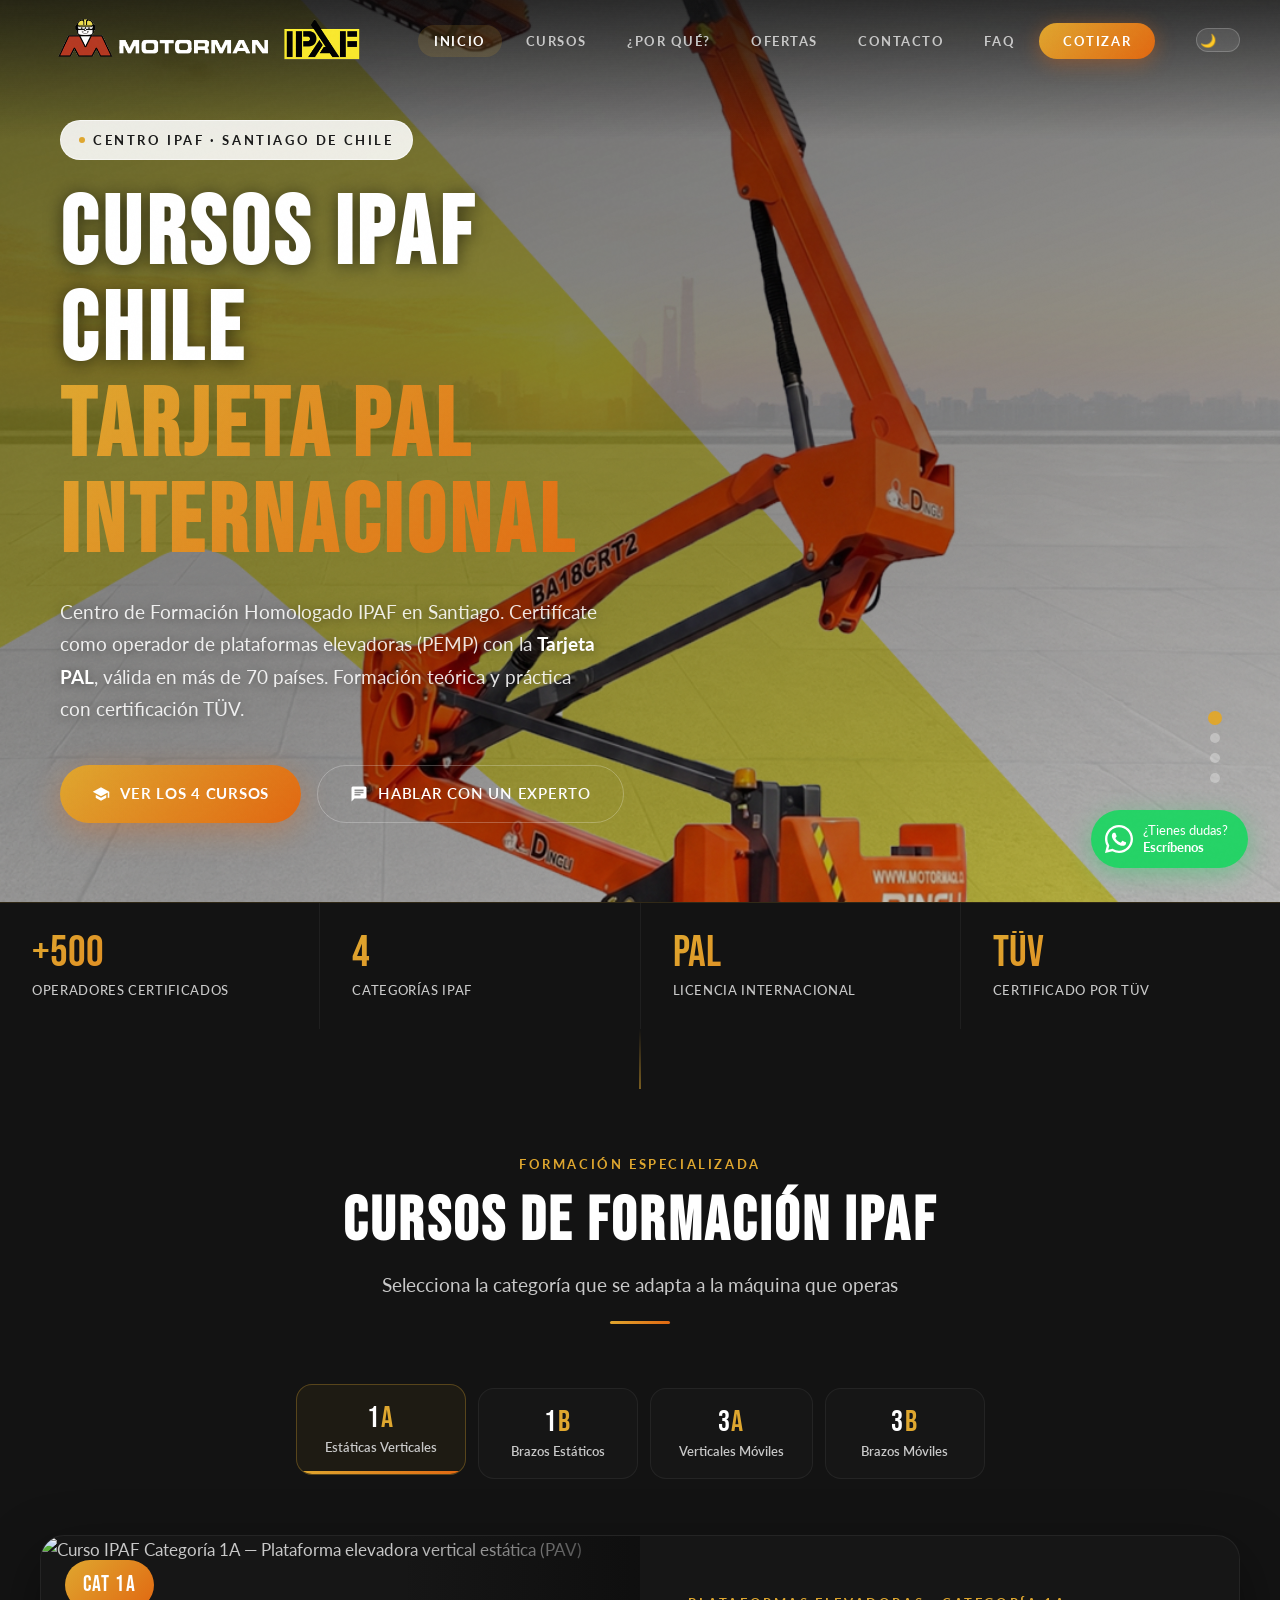
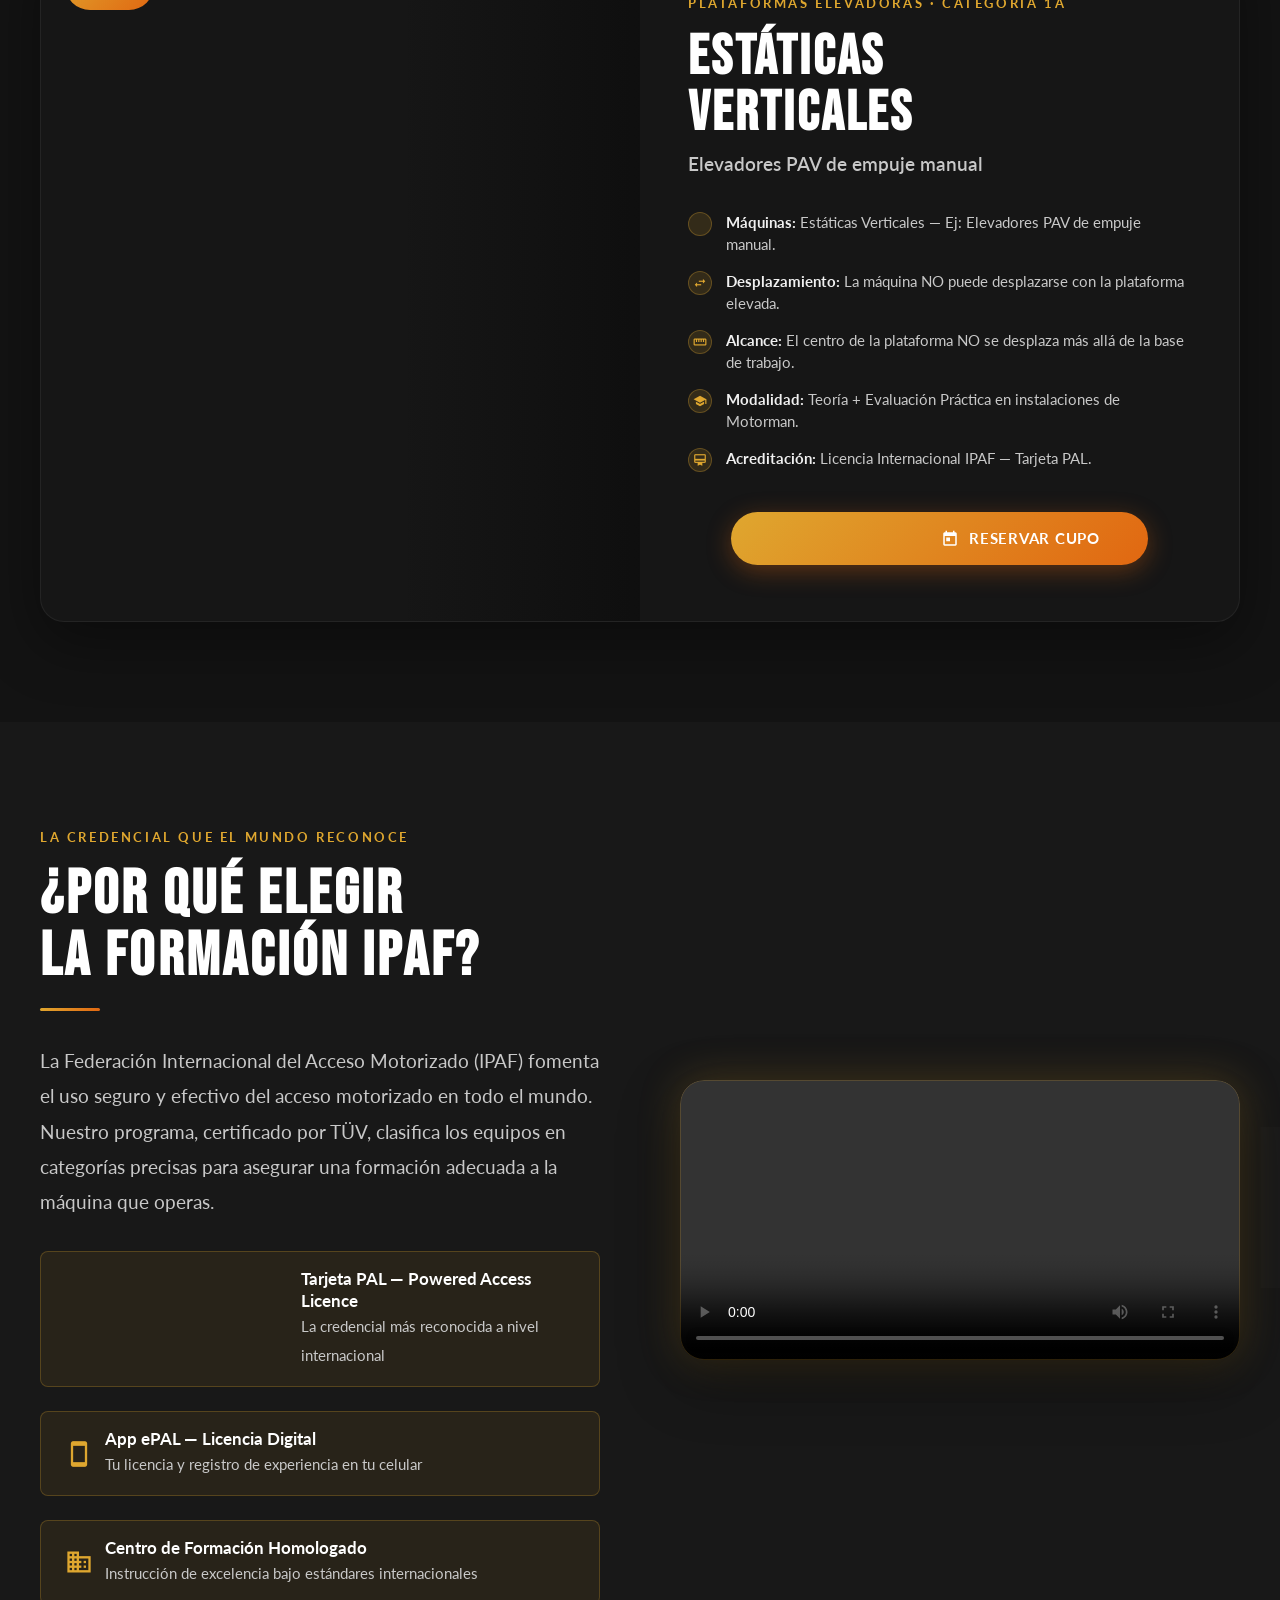
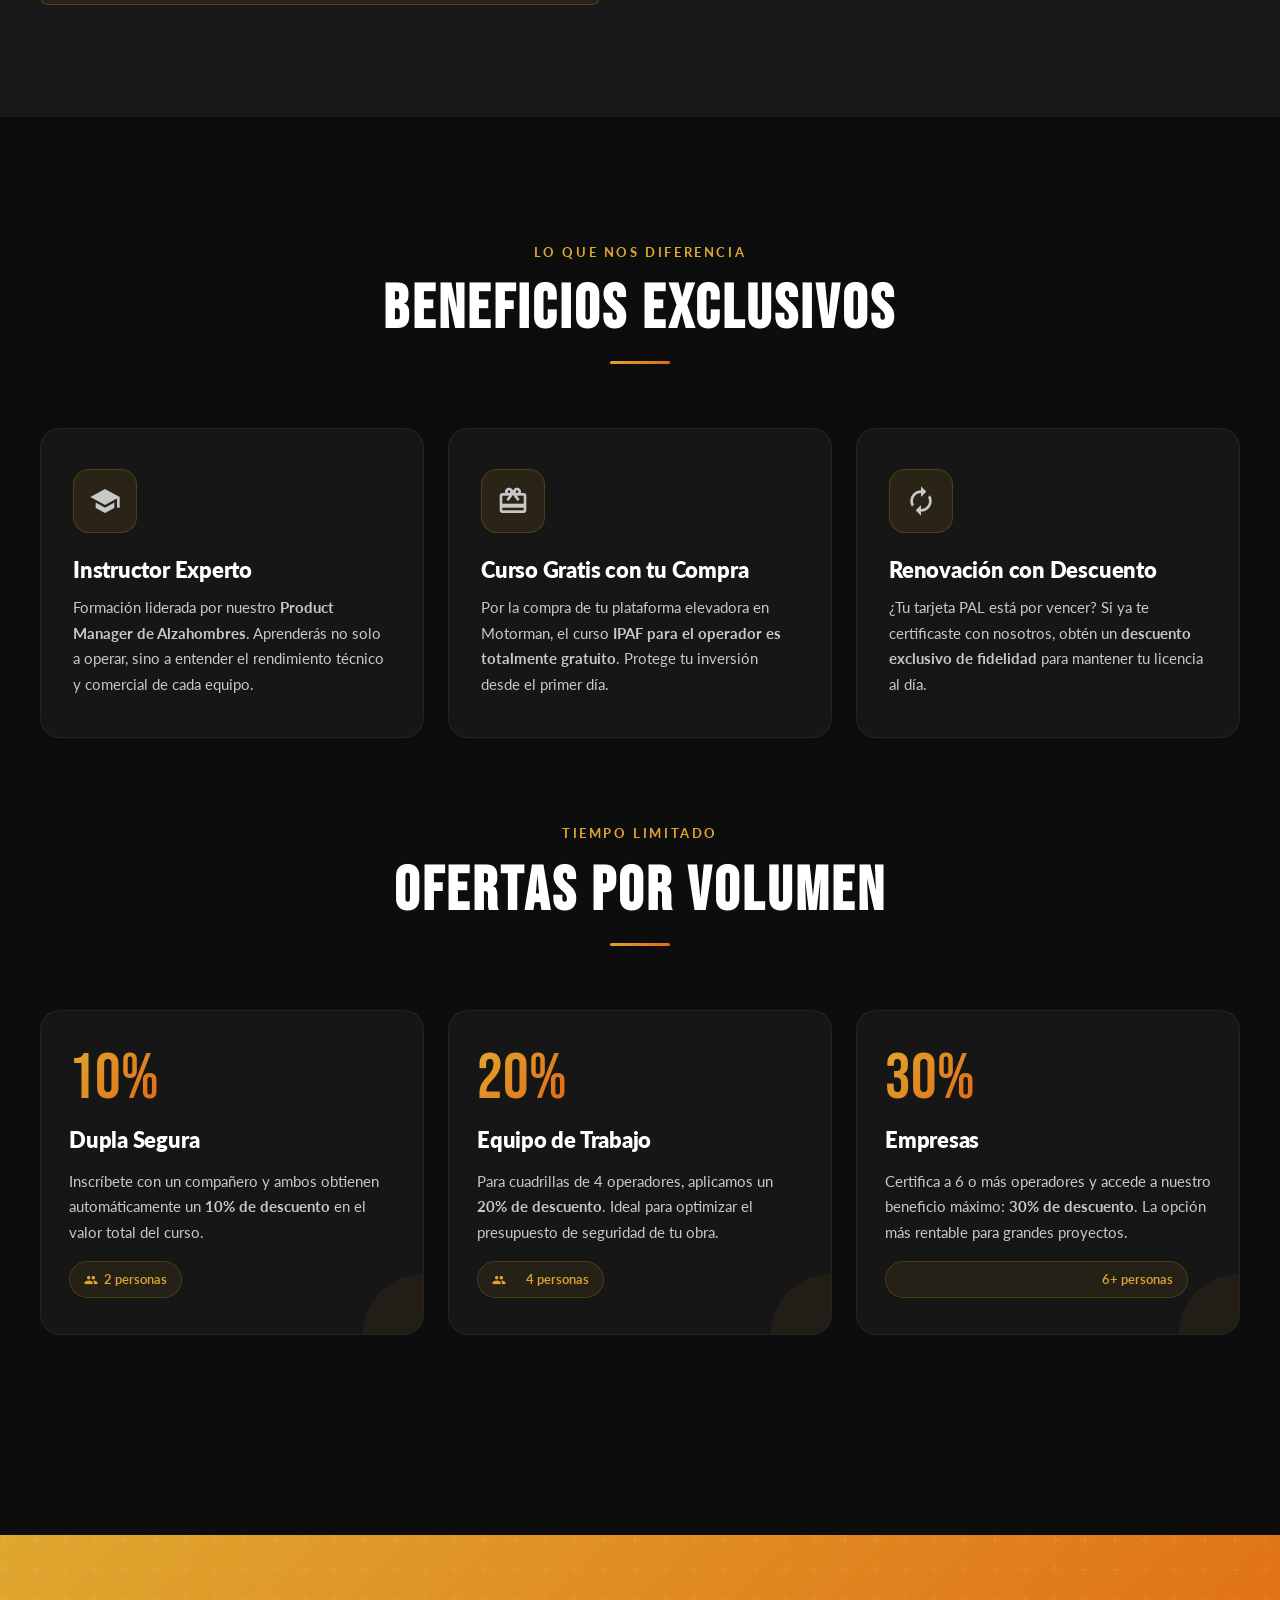
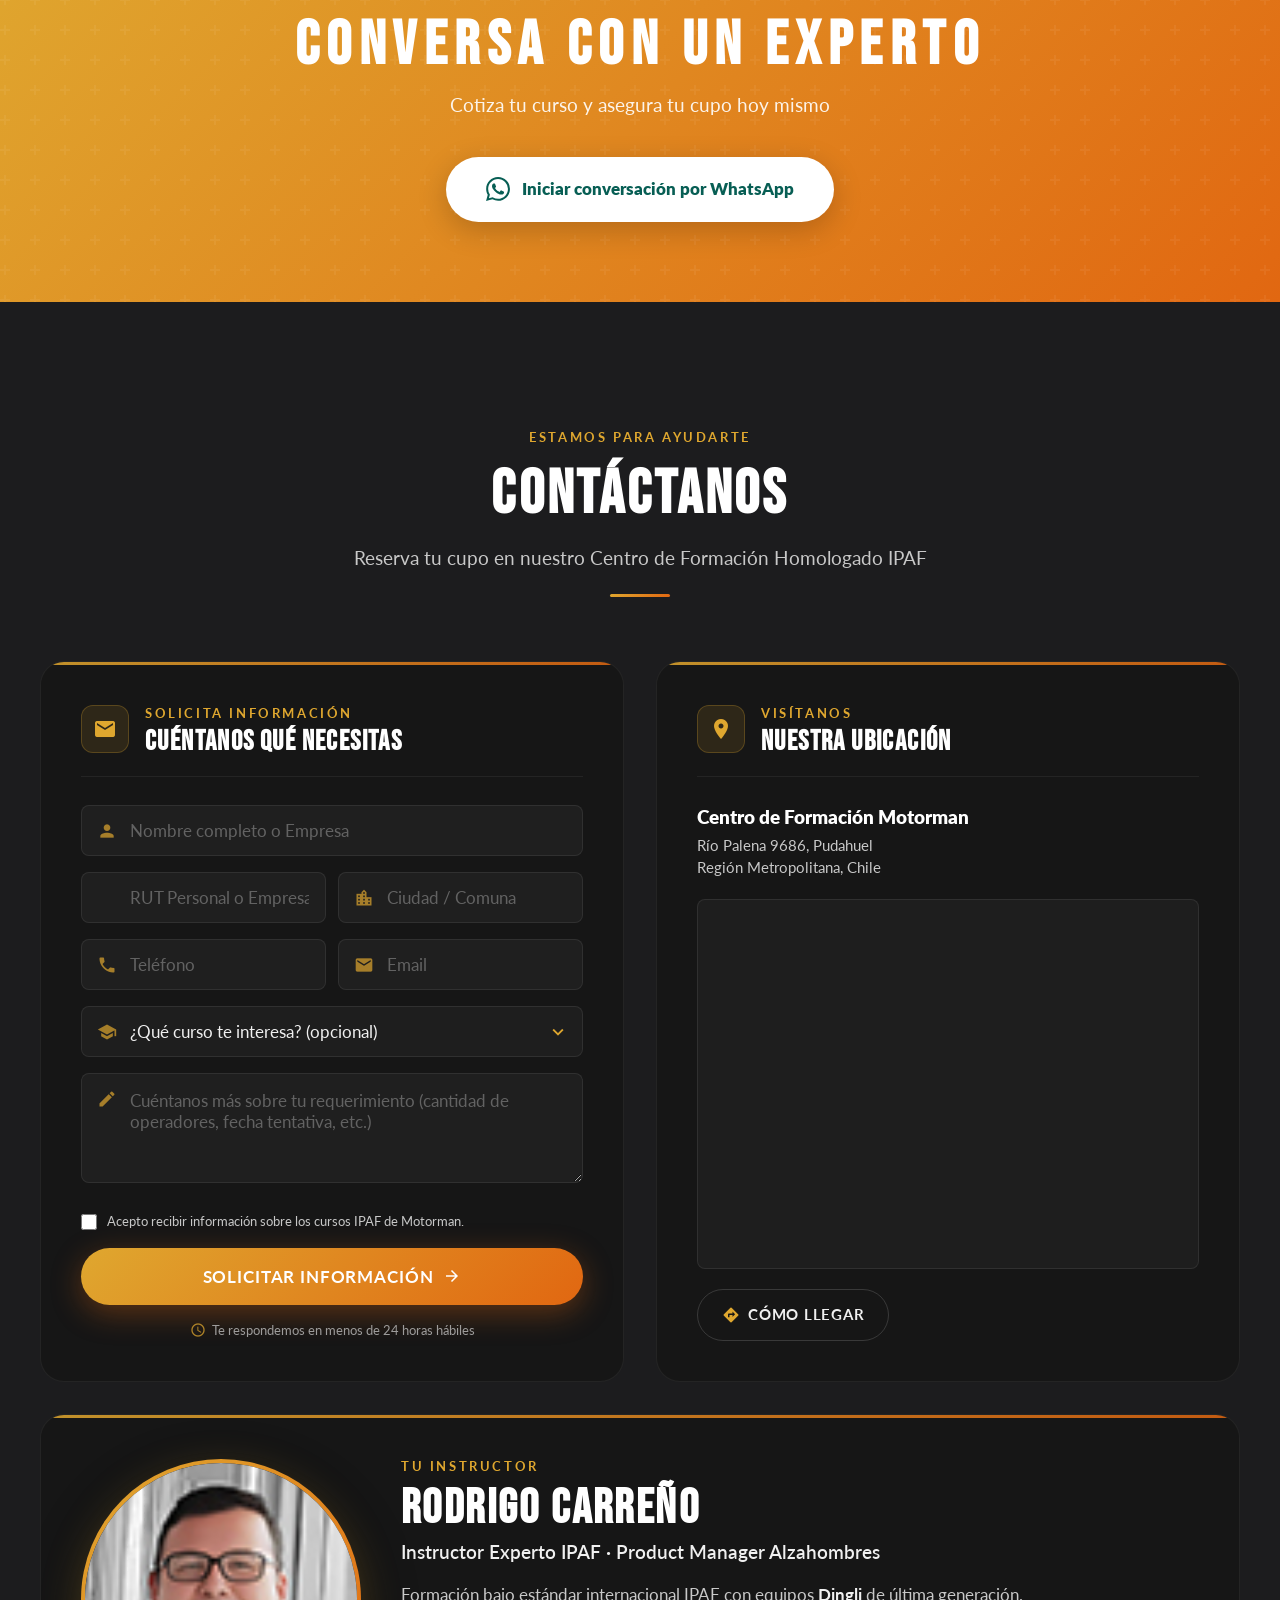
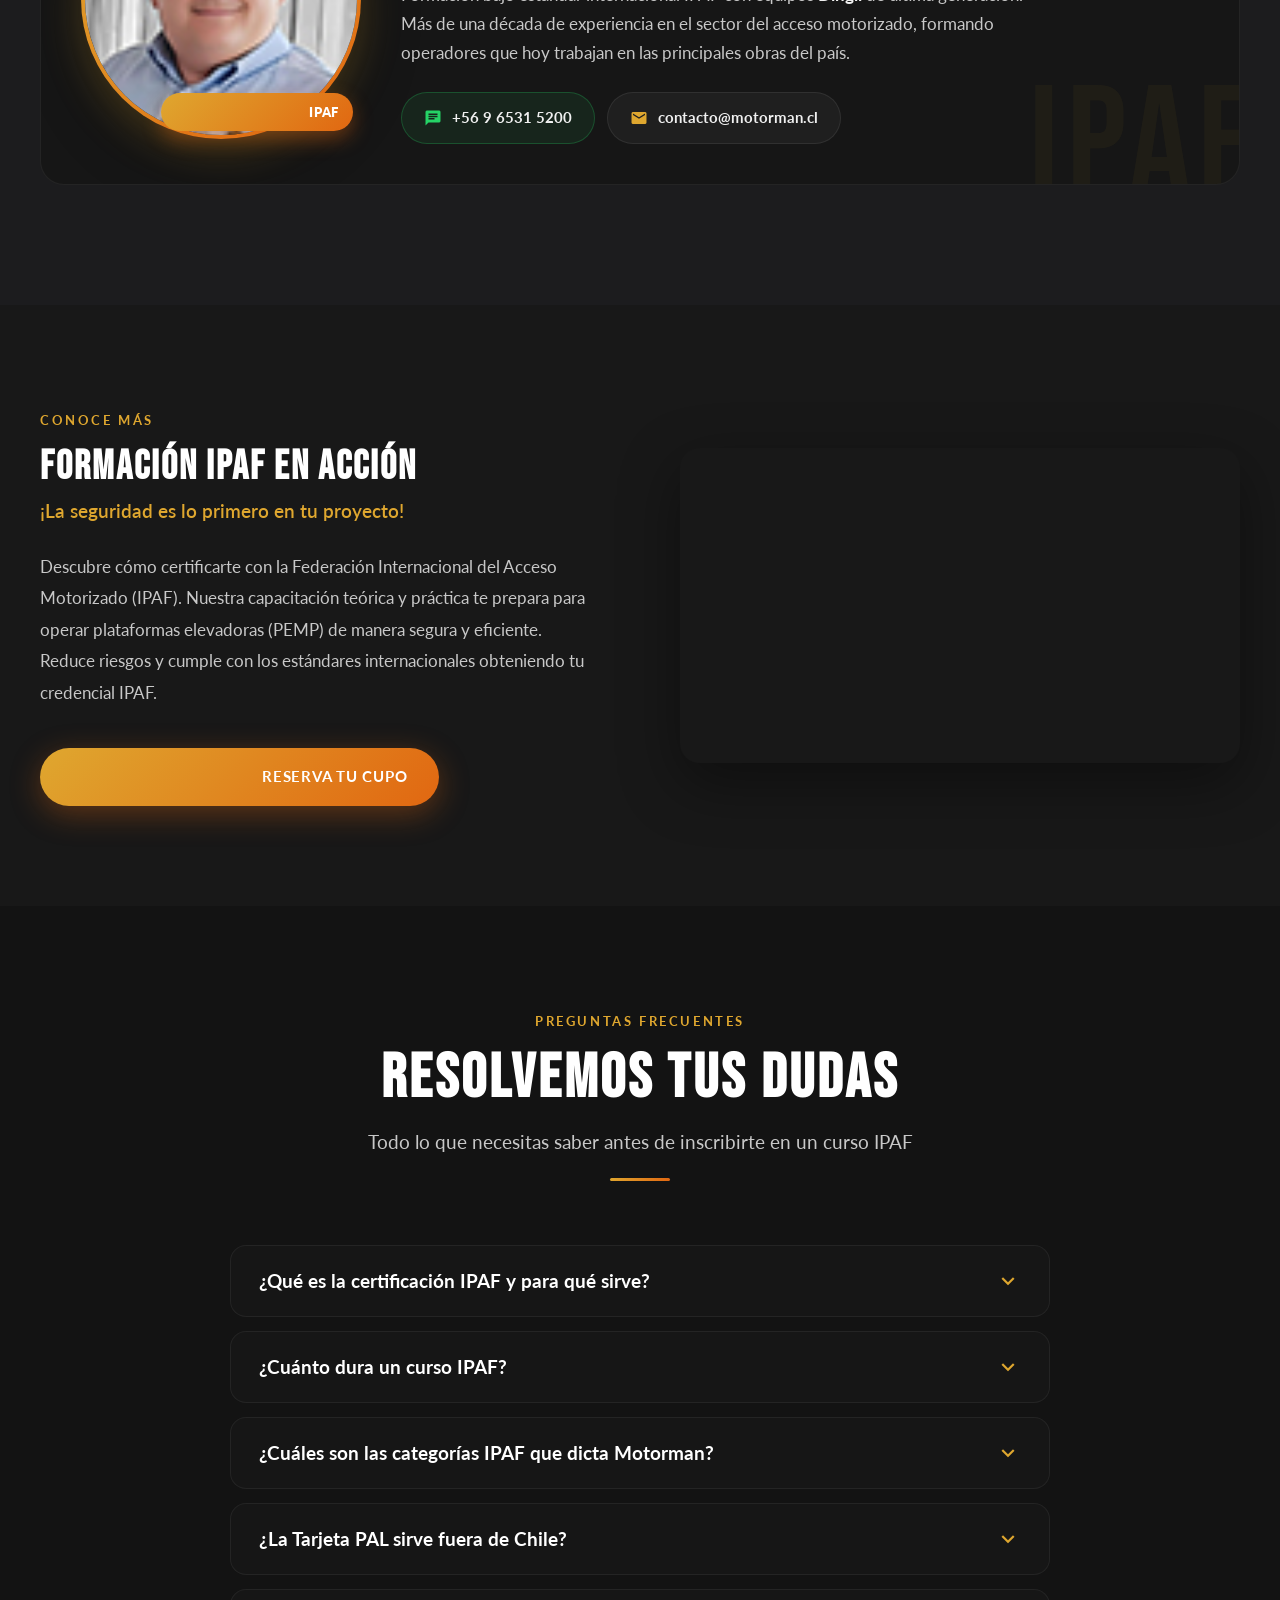
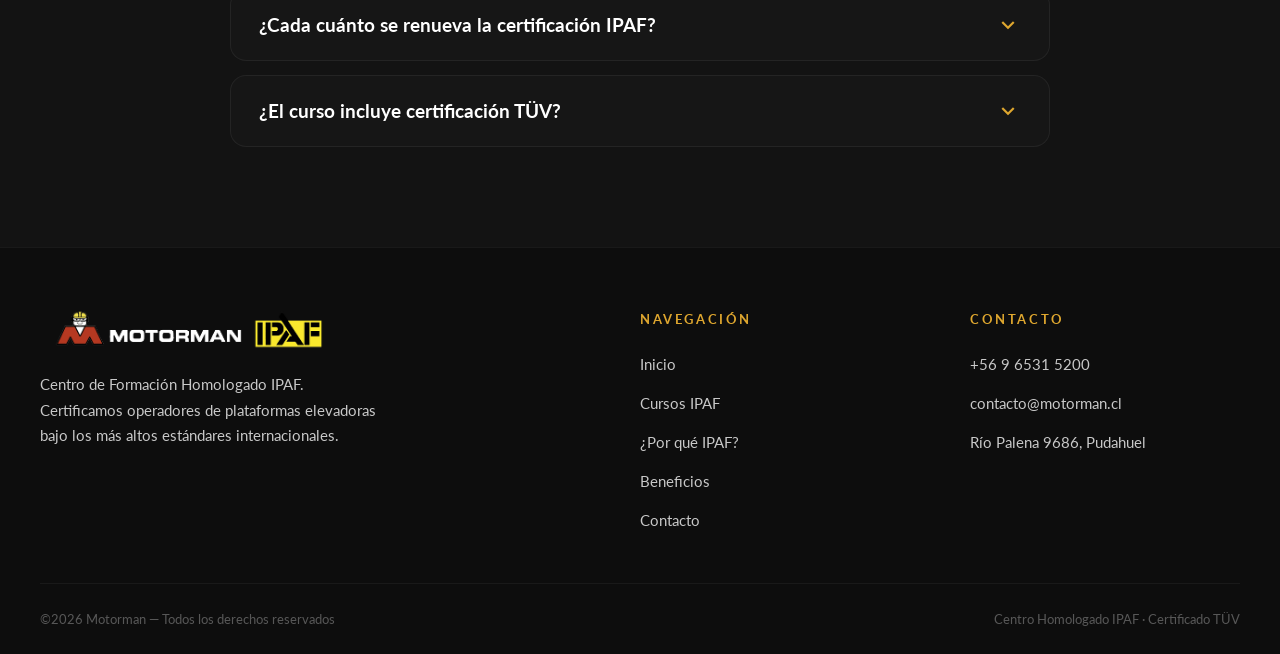
==== index.html @ bae20e3a "Primer Commit" ====
﻿<!DOCTYPE html>
<html lang="es-CL">
<head>
<meta charset="utf-8">
<meta http-equiv="X-UA-Compatible" content="IE=edge">
<meta name="viewport" content="width=device-width, initial-scale=1">

<!-- ===== SEO PRINCIPAL ===== -->
<title>Cursos IPAF Chile · Tarjeta PAL · Centro Homologado Motorman</title>
<meta name="description" content="Certifícate como operador de plataformas elevadoras con la Tarjeta PAL internacional. Centro Homologado IPAF en Santiago · Categorías 1A, 1B, 3A y 3B · Certificado TÜV · Cotiza hoy.">
<meta name="robots" content="index, follow, max-image-preview:large">
<meta name="author" content="Motorman">
<meta name="geo.region" content="CL-RM">
<meta name="geo.placename" content="Santiago, Chile">
<meta name="geo.position" content="-33.4172;-70.7595">
<meta name="ICBM" content="-33.4172, -70.7595">
<meta name="theme-color" content="#0d0d0d">

<!-- IMPORTANTE: cambia esta URL por el dominio real cuando esté en producción -->
<link rel="canonical" href="https://ipaf.cl/">

<!-- ===== OPEN GRAPH / FACEBOOK / LINKEDIN ===== -->
<meta property="og:type" content="website">
<meta property="og:title" content="Cursos IPAF Chile · Tarjeta PAL · Centro Homologado Motorman">
<meta property="og:description" content="Certifícate como operador de plataformas elevadoras con la Tarjeta PAL internacional. Centro Homologado IPAF en Santiago · Categorías 1A, 1B, 3A y 3B · Certificado TÜV.">
<meta property="og:image" content="https://ipaf.cl/img/Banner/1.%20Home-Ipaf_bs-01.jpg">
<meta property="og:image:width" content="1200">
<meta property="og:image:height" content="630">
<meta property="og:image:alt" content="Centro de Formación IPAF Motorman — Plataformas Elevadoras Chile">
<meta property="og:url" content="https://ipaf.cl/">
<meta property="og:locale" content="es_CL">
<meta property="og:site_name" content="Motorman IPAF">

<!-- ===== TWITTER CARD ===== -->
<meta name="twitter:card" content="summary_large_image">
<meta name="twitter:title" content="Cursos IPAF Chile · Tarjeta PAL · Motorman">
<meta name="twitter:description" content="Centro Homologado IPAF en Santiago. Tarjeta PAL en categorías 1A, 1B, 3A y 3B. Certificado TÜV.">
<meta name="twitter:image" content="https://ipaf.cl/img/Banner/1.%20Home-Ipaf_bs-01.jpg">

<!-- ===== FAVICONS ===== -->
<link rel="icon" type="image/png" href="img/logo/Logo-ipaf.png">
<link rel="apple-touch-icon" href="img/logo/Logo-ipaf.png">

<!-- ===== FONTS (preconnect + preload del CSS de Google Fonts) ===== -->
<link rel="preconnect" href="https://fonts.googleapis.com">
<link rel="preconnect" href="https://fonts.gstatic.com" crossorigin>
<link rel="preload" as="style" href="https://fonts.googleapis.com/css2?family=Bebas+Neue&family=Lato:wght@300;400;700;900&display=swap">
<link rel="stylesheet" href="https://fonts.googleapis.com/css2?family=Bebas+Neue&family=Lato:wght@300;400;700;900&display=swap">
<link rel="stylesheet" href="https://fonts.googleapis.com/icon?family=Material+Icons" media="print" onload="this.media='all'">
<noscript><link rel="stylesheet" href="https://fonts.googleapis.com/icon?family=Material+Icons"></noscript>

<!-- ===== PRELOAD del HERO (mejora LCP) ===== -->
<link rel="preload" as="image" href="img/Banner/BannerPrincipal.jpg" fetchpriority="high" media="(min-width: 768px)">
<link rel="preload" as="image" href="img/Banner/mobile/BannerMobile.png" fetchpriority="high" media="(max-width: 767px)">

<!-- ===== GOOGLE TAG MANAGER (movido después de las metas SEO) ===== -->
<script>(function(w,d,s,l,i){w[l]=w[l]||[];w[l].push({'gtm.start':
new Date().getTime(),event:'gtm.js'});var f=d.getElementsByTagName(s)[0],
j=d.createElement(s),dl=l!='dataLayer'?'&l='+l:'';j.async=true;j.src=
'https://www.googletagmanager.com/gtm.js?id='+i+dl;f.parentNode.insertBefore(j,f);
})(window,document,'script','dataLayer','GTM-T5NBWGFS');</script>
<script async src="https://www.googletagmanager.com/gtag/js?id=G-RLBTQGY7ZK"></script>
<script>
window.dataLayer = window.dataLayer || [];
function gtag(){dataLayer.push(arguments);}
gtag('js', new Date());
gtag('config', 'G-RLBTQGY7ZK');
</script>

<!-- ===== HOJA DE ESTILOS EXTERNA ===== -->
<link rel="stylesheet" href="styles.css?v=3">


<!-- ===== JSON-LD: ORGANIZACIÓN EDUCATIVA + NEGOCIO LOCAL ===== -->
<script type="application/ld+json">
{
  "@context": "https://schema.org",
  "@type": ["EducationalOrganization", "LocalBusiness"],
  "@id": "https://ipaf.cl/#organization",
  "name": "Motorman — Centro de Formación IPAF",
  "alternateName": "Motorman IPAF Chile",
  "url": "https://ipaf.cl/",
  "logo": "https://ipaf.cl/img/Logo/LogoMotorman-ipaf.png",
  "image": "https://ipaf.cl/img/Banner/1.%20Home-Ipaf_bs-01.jpg",
  "description": "Centro de Formación Homologado IPAF en Santiago, Chile. Certificamos operadores de plataformas elevadoras PEMP con Tarjeta PAL internacional. Certificados TÜV.",
  "telephone": "+56965315200",
  "email": "contacto@motorman.cl",
  "priceRange": "$$",
  "address": {
    "@type": "PostalAddress",
    "streetAddress": "Río Palena 9686",
    "addressLocality": "Pudahuel",
    "addressRegion": "Región Metropolitana",
    "postalCode": "9020000",
    "addressCountry": "CL"
  },
  "geo": {
    "@type": "GeoCoordinates",
    "latitude": -33.4172,
    "longitude": -70.7595
  },
  "openingHoursSpecification": [{
    "@type": "OpeningHoursSpecification",
    "dayOfWeek": ["Monday","Tuesday","Wednesday","Thursday","Friday"],
    "opens": "09:00",
    "closes": "18:00"
  }],
  "areaServed": {
    "@type": "Country",
    "name": "Chile"
  },
  "sameAs": [
    "https://www.motorman.cl"
  ],
  "hasOfferCatalog": {
    "@type": "OfferCatalog",
    "name": "Cursos de Formación IPAF",
    "itemListElement": [
      {
        "@type": "Course",
        "name": "Curso IPAF Categoría 1A — Estáticas Verticales",
        "description": "Formación para operadores de plataformas elevadoras verticales estáticas (PAV de empuje manual). Incluye teoría y evaluación práctica. Acreditación: Tarjeta PAL internacional.",
        "provider": {
          "@type": "Organization",
          "name": "Motorman",
          "sameAs": "https://www.motorman.cl"
        },
        "hasCourseInstance": {
          "@type": "CourseInstance",
          "courseMode": "Onsite",
          "location": {
            "@type": "Place",
            "name": "Centro de Formación Motorman",
            "address": "Río Palena 9686, Pudahuel, Santiago"
          }
        }
      },
      {
        "@type": "Course",
        "name": "Curso IPAF Categoría 1B — Brazos Estáticos",
        "description": "Formación para operadores de brazos articulados estáticos sobre camión o remolque. Incluye teoría y evaluación práctica. Acreditación: Tarjeta PAL internacional.",
        "provider": {
          "@type": "Organization",
          "name": "Motorman",
          "sameAs": "https://www.motorman.cl"
        },
        "hasCourseInstance": {
          "@type": "CourseInstance",
          "courseMode": "Onsite",
          "location": {
            "@type": "Place",
            "name": "Centro de Formación Motorman",
            "address": "Río Palena 9686, Pudahuel, Santiago"
          }
        }
      },
      {
        "@type": "Course",
        "name": "Curso IPAF Categoría 3A — Verticales Móviles",
        "description": "Formación para operadores de plataformas tijera autopropulsadas. La máquina puede desplazarse elevada. Acreditación: Tarjeta PAL internacional.",
        "provider": {
          "@type": "Organization",
          "name": "Motorman",
          "sameAs": "https://www.motorman.cl"
        },
        "hasCourseInstance": {
          "@type": "CourseInstance",
          "courseMode": "Onsite",
          "location": {
            "@type": "Place",
            "name": "Centro de Formación Motorman",
            "address": "Río Palena 9686, Pudahuel, Santiago"
          }
        }
      },
      {
        "@type": "Course",
        "name": "Curso IPAF Categoría 3B — Brazos Móviles",
        "description": "Formación para operadores de brazos articulados autopropulsados. La máquina puede desplazarse elevada con alcance más allá de la base. Acreditación: Tarjeta PAL internacional.",
        "provider": {
          "@type": "Organization",
          "name": "Motorman",
          "sameAs": "https://www.motorman.cl"
        },
        "hasCourseInstance": {
          "@type": "CourseInstance",
          "courseMode": "Onsite",
          "location": {
            "@type": "Place",
            "name": "Centro de Formación Motorman",
            "address": "Río Palena 9686, Pudahuel, Santiago"
          }
        }
      }
    ]
  }
}
</script>

<!-- ===== JSON-LD: FAQ (genera resultados enriquecidos en Google) ===== -->
<script type="application/ld+json">
{
  "@context": "https://schema.org",
  "@type": "FAQPage",
  "mainEntity": [
    {
      "@type": "Question",
      "name": "¿Qué es la certificación IPAF y para qué sirve?",
      "acceptedAnswer": {
        "@type": "Answer",
        "text": "IPAF (International Powered Access Federation) es la federación internacional que regula la formación de operadores de plataformas elevadoras móviles de personal (PEMP). Su credencial, la Tarjeta PAL, es reconocida internacionalmente y acredita al operador para usar la máquina en forma segura."
      }
    },
    {
      "@type": "Question",
      "name": "¿Cuánto dura un curso IPAF?",
      "acceptedAnswer": {
        "@type": "Answer",
        "text": "El curso IPAF estándar contempla una jornada de formación teórica + evaluación práctica, dictada en las instalaciones de Motorman en Pudahuel. La duración exacta depende de la categoría y la cantidad de operadores inscritos."
      }
    },
    {
      "@type": "Question",
      "name": "¿Cuáles son las categorías IPAF que dicta Motorman?",
      "acceptedAnswer": {
        "@type": "Answer",
        "text": "Dictamos las 4 categorías principales: 1A (estáticas verticales), 1B (brazos estáticos), 3A (verticales móviles tipo tijera) y 3B (brazos móviles articulados)."
      }
    },
    {
      "@type": "Question",
      "name": "¿La Tarjeta PAL sirve fuera de Chile?",
      "acceptedAnswer": {
        "@type": "Answer",
        "text": "Sí. La Tarjeta PAL (Powered Access Licence) es una licencia internacional reconocida en más de 70 países, lo que permite al operador trabajar legalmente con plataformas elevadoras dentro y fuera de Chile."
      }
    },
    {
      "@type": "Question",
      "name": "¿Cada cuánto se renueva la certificación IPAF?",
      "acceptedAnswer": {
        "@type": "Answer",
        "text": "La Tarjeta PAL tiene una vigencia de 5 años. Para su renovación, el operador debe asistir a un curso de actualización con un centro homologado IPAF como Motorman."
      }
    }
  ]
}
</script>

<!-- ===== JSON-LD: BREADCRUMBS ===== -->
<script type="application/ld+json">
{
  "@context": "https://schema.org",
  "@type": "BreadcrumbList",
  "itemListElement": [
    { "@type": "ListItem", "position": 1, "name": "Inicio", "item": "https://www.motorman.cl/" },
    { "@type": "ListItem", "position": 2, "name": "Cursos IPAF", "item": "https://ipaf.cl/" }
  ]
}
</script>
</head>

<body>

<!-- ===================== FAB WHATSAPP DESKTOP ===================== -->
<a href="https://wa.me/56965315200?text=Hola,%20me%20interesa%20cotizar%20un%20Curso%20de%20Formaci%C3%B3n%20IPAF" target="_blank" rel="noopener" class="fab-wsp" aria-label="Cotizar Curso IPAF por WhatsApp">
  <svg xmlns="http://www.w3.org/2000/svg" viewBox="0 0 32 32" width="28" height="28" aria-hidden="true" focusable="false" style="display:block;flex-shrink:0">
    <path fill="#fff" d="M16 0C7.163 0 0 7.163 0 16c0 2.822.736 5.474 2.027 7.776L0 32l8.476-2.003A15.936 15.936 0 0016 32c8.837 0 16-7.163 16-16S24.837 0 16 0zm0 29.333a13.27 13.27 0 01-6.763-1.845l-.484-.287-5.03 1.188 1.21-4.906-.316-.503A13.267 13.267 0 012.667 16C2.667 8.636 8.636 2.667 16 2.667S29.333 8.636 29.333 16 23.364 29.333 16 29.333zm7.274-9.84c-.4-.2-2.363-1.165-2.73-1.298-.367-.133-.634-.2-.9.2-.267.4-1.033 1.298-1.267 1.565-.233.267-.467.3-.867.1-.4-.2-1.687-.622-3.213-1.981-1.188-1.058-1.99-2.365-2.223-2.765-.233-.4-.025-.616.175-.815.18-.18.4-.467.6-.7.2-.233.267-.4.4-.667.133-.267.067-.5-.033-.7-.1-.2-.9-2.168-1.233-2.968-.325-.78-.655-.674-.9-.686l-.767-.013c-.267 0-.7.1-1.067.5s-1.4 1.365-1.4 3.332 1.433 3.865 1.633 4.132c.2.267 2.82 4.305 6.832 6.036.955.412 1.7.658 2.282.842.958.305 1.831.262 2.52.159.769-.114 2.363-.966 2.696-1.9.333-.933.333-1.733.233-1.9-.1-.167-.367-.267-.767-.467z"/>
  </svg>
  <span class="fab-wsp-label">¿Tienes dudas?<br><strong>Escríbenos</strong></span>
</a>

<!-- ===================== HEADER ===================== -->
<header id="header">
  <a href="#top" class="header-logo" aria-label="Motorman IPAF — Inicio">
    <!-- Modo oscuro: letras blancas -->
    <img class="logo-dark"  src="img/logo/LogoMotorman-ipaf-dark.png"  alt="Motorman — Centro Homologado IPAF Chile" width="160" height="50">
    <!-- Modo claro: letras negras -->
    <img class="logo-light" src="img/logo/LogoMotorman-ipaf-light.png" alt="Motorman — Centro Homologado IPAF Chile" width="160" height="50">
  </a>

  <nav class="main-nav" aria-label="Navegación principal">
    <ul>
      <li><a href="#top" class="active">Inicio</a></li>
      <li><a href="#cursos">Cursos</a></li>
      <li><a href="#why">¿Por qué?</a></li>
      <li><a href="#beneficios">Ofertas</a></li>
      <li><a href="#contact">Contacto</a></li>
      <li><a href="#faq">FAQ</a></li>
      <li><a href="https://wa.me/56965315200?text=Hola,%20me%20interesa%20cotizar%20un%20Curso%20de%20Formaci%C3%B3n%20IPAF" target="_blank" rel="noopener" class="nav-cta">Cotizar</a></li>
    </ul>
  </nav>

  <div style="display:flex; align-items:center; gap:12px;">
    <button class="theme-toggle" id="themeToggle" aria-label="Cambiar tema"></button>
    <button class="hamburger" id="hamburger" aria-label="Menú">
      <span></span><span></span><span></span>
    </button>
  </div>
</header>

<!-- ===== STICKY CTA BAR (solo mobile) ===== -->
<div class="sticky-cta" role="region" aria-label="Acciones de contacto rápido">
  <a href="tel:+56965315200" class="sticky-cta-btn sticky-cta-btn--call" aria-label="Llamar a Motorman IPAF">
    <span class="material-icons" aria-hidden="true">call</span>
    <span class="sticky-cta-label">Llamar</span>
  </a>
  <a href="https://wa.me/56965315200?text=Hola,%20me%20interesa%20cotizar%20un%20Curso%20de%20Formaci%C3%B3n%20IPAF" target="_blank" rel="noopener" class="sticky-cta-btn sticky-cta-btn--wsp" aria-label="Cotizar Curso IPAF por WhatsApp">
    <span class="sticky-cta-icon-wsp" aria-hidden="true">
      <svg viewBox="0 0 24 24" fill="currentColor"><path d="M17.472 14.382c-.297-.149-1.758-.867-2.03-.967-.273-.099-.471-.148-.67.15-.197.297-.767.966-.94 1.164-.173.199-.347.223-.644.075-.297-.15-1.255-.463-2.39-1.475-.883-.788-1.48-1.761-1.653-2.059-.173-.297-.018-.458.13-.606.134-.133.298-.347.446-.52.149-.174.198-.298.298-.497.099-.198.05-.371-.025-.52-.075-.149-.669-1.612-.916-2.207-.242-.579-.487-.5-.669-.51-.173-.008-.371-.01-.57-.01-.198 0-.52.074-.792.372-.272.297-1.04 1.016-1.04 2.479 0 1.462 1.065 2.875 1.213 3.074.149.198 2.096 3.2 5.077 4.487.709.306 1.262.489 1.694.625.712.227 1.36.195 1.871.118.571-.085 1.758-.719 2.006-1.413.248-.694.248-1.289.173-1.413-.074-.124-.272-.198-.57-.347m-5.421 7.403h-.004a9.87 9.87 0 01-5.031-1.378l-.361-.214-3.741.982.998-3.648-.235-.374a9.86 9.86 0 01-1.51-5.26c.001-5.45 4.436-9.884 9.888-9.884 2.64 0 5.122 1.03 6.988 2.898a9.825 9.825 0 012.893 6.994c-.003 5.45-4.437 9.884-9.885 9.884m8.413-18.297A11.815 11.815 0 0012.05 0C5.495 0 .16 5.335.157 11.892c0 2.096.547 4.142 1.588 5.945L.057 24l6.305-1.654a11.882 11.882 0 005.683 1.448h.005c6.554 0 11.89-5.335 11.893-11.893a11.821 11.821 0 00-3.48-8.413z"/></svg>
    </span>
    <span class="sticky-cta-label">Cotizar por WhatsApp</span>
  </a>
</div>

<!-- Mobile Nav -->
<div class="mobile-nav" id="mobileNav" aria-label="Menú móvil">
  <a href="#top" class="mob-link">Inicio</a>
  <a href="#cursos" class="mob-link">Cursos IPAF</a>
  <a href="#why" class="mob-link">¿Por qué IPAF?</a>
  <a href="#beneficios" class="mob-link">Ofertas</a>
  <a href="#contact" class="mob-link">Contacto</a>
  <a href="#faq" class="mob-link">FAQ</a>
</div>

<!-- ===================== HERO ===================== -->
<section id="top" style="position:relative;">
  <div id="hero">
    <div class="hero-bg-carousel" id="heroBg">
      <div class="hero-slide active">
        <picture>
          <source media="(max-width: 767px)" srcset="img/Banner/mobile/BannerMobile.png">
          <img src="img/Banner/BannerPrincipal.jpg" alt="Centro de Formación IPAF Motorman — Plataformas Elevadoras Santiago Chile" fetchpriority="high">
        </picture>
      </div>
      <div class="hero-slide">
        <picture>
          <source media="(max-width: 767px)" srcset="img/Banner/mobile/BannerMobile.png">
          <img src="img/Banner/BannerPrincipal.jpg" alt="Curso IPAF Operador PEMP — Categorías 1A 1B 3A 3B" loading="lazy">
        </picture>
      </div>
      <div class="hero-slide">
        <picture>
          <source media="(max-width: 767px)" srcset="img/Banner/mobile/BannerMobile.png">
          <img src="img/Banner/BannerPrincipal.jpg" alt="Tarjeta PAL Internacional — Certificación IPAF Chile" loading="lazy">
        </picture>
      </div>
      <div class="hero-slide">
        <picture>
          <source media="(max-width: 767px)" srcset="img/Banner/mobile/BannerMobile.png">
          <img src="img/Banner/BannerPrincipal.jpg" alt="Formación PEMP Presencial — Motorman Pudahuel Región Metropolitana" loading="lazy">
        </picture>
      </div>
    </div>
    <div class="hero-overlay"></div>
    <div class="hero-overlay-top"></div>

    <div class="hero-content">
      <div class="hero-badge">Centro IPAF · Santiago de Chile</div>
      <h1 class="hero-title">
        Cursos IPAF Chile
        <span class="accent">Tarjeta PAL Internacional</span>
      </h1>
      <p class="hero-desc">Centro de Formación Homologado IPAF en Santiago. Certifícate como operador de plataformas elevadoras (PEMP) con la <strong>Tarjeta PAL</strong>, válida en más de 70 países. Formación teórica y práctica con certificación TÜV.</p>
      <div class="hero-actions">
        <a href="#cursos" class="btn-primary-gold">
          <span class="material-icons" aria-hidden="true" style="font-size:18px!important">school</span>
          Ver los 4 Cursos
        </a>
        <a href="https://wa.me/56965315200?text=Hola,%20quiero%20m%C3%A1s%20informaci%C3%B3n%20sobre%20cursos%20IPAF" target="_blank" rel="noopener" class="btn-secondary-outline">
          <span class="material-icons" aria-hidden="true" style="font-size:18px!important">chat</span>
          Hablar con un experto
        </a>
      </div>
    </div>

    <div class="hero-dots" id="heroDots"></div>
  </div>

  <!-- Stats Strip -->
  <div class="hero-stats">
    <div class="hero-stat">
      <div class="hero-stat-num">+500</div>
      <div class="hero-stat-label">Operadores Certificados</div>
    </div>
    <div class="hero-stat">
      <div class="hero-stat-num">4</div>
      <div class="hero-stat-label">Categorías IPAF</div>
    </div>
    <div class="hero-stat">
      <div class="hero-stat-num">PAL</div>
      <div class="hero-stat-label">Licencia Internacional</div>
    </div>
    <div class="hero-stat">
      <div class="hero-stat-num">TÜV</div>
      <div class="hero-stat-label">Certificado por TÜV</div>
    </div>
  </div>
</section>

<!-- ===================== CURSOS ===================== -->
<section id="cursos">
  <div class="container">
    <div class="section-header reveal">
      <span class="section-eyebrow">Formación Especializada</span>
      <h2 class="section-title">Cursos de Formación IPAF</h2>
      <p class="section-subtitle">Selecciona la categoría que se adapta a la máquina que operas</p>
      <div class="section-line"></div>
    </div>

    <!-- Tabs -->
    <div class="curso-tabs reveal" role="tablist" aria-label="Categorías de cursos IPAF">
      <button type="button" class="curso-tab active" data-tab="1" role="tab" aria-selected="true" aria-controls="panel-1" id="tab-1">
        <span class="tab-cat" aria-hidden="true">1<span class="cat-accent">A</span></span>
        <span class="tab-label">Estáticas Verticales</span>
        <span class="sr-only">Categoría 1A — Estáticas Verticales</span>
      </button>
      <button type="button" class="curso-tab" data-tab="2" role="tab" aria-selected="false" aria-controls="panel-2" id="tab-2" tabindex="-1">
        <span class="tab-cat" aria-hidden="true">1<span class="cat-accent">B</span></span>
        <span class="tab-label">Brazos Estáticos</span>
        <span class="sr-only">Categoría 1B — Brazos Estáticos</span>
      </button>
      <button type="button" class="curso-tab" data-tab="3" role="tab" aria-selected="false" aria-controls="panel-3" id="tab-3" tabindex="-1">
        <span class="tab-cat" aria-hidden="true">3<span class="cat-accent">A</span></span>
        <span class="tab-label">Verticales Móviles</span>
        <span class="sr-only">Categoría 3A — Verticales Móviles</span>
      </button>
      <button type="button" class="curso-tab" data-tab="4" role="tab" aria-selected="false" aria-controls="panel-4" id="tab-4" tabindex="-1">
        <span class="tab-cat" aria-hidden="true">3<span class="cat-accent">B</span></span>
        <span class="tab-label">Brazos Móviles</span>
        <span class="sr-only">Categoría 3B — Brazos Móviles</span>
      </button>
    </div>

    <!-- Panels -->
    <div class="curso-panels">

      <!-- Panel 1A -->
      <div class="curso-panel active" id="panel-1" role="tabpanel" aria-labelledby="tab-1">
        <div class="curso-card">
          <div class="curso-img-wrap">
            <img src="img/Plataformas/categoria1A.jpg" alt="Curso IPAF Categoría 1A — Plataforma elevadora vertical estática (PAV)" loading="lazy">
            <div class="curso-img-overlay"></div>
            <div class="curso-img-badge">CAT 1A</div>
          </div>
          <div class="curso-info">
            <div class="curso-cat-tag">Plataformas Elevadoras · Categoría 1A</div>
            <h3 class="curso-name">Estáticas<br>Verticales</h3>
            <p class="curso-sub">Elevadores PAV de empuje manual</p>
            <ul class="curso-features">
              <li>
                <div class="feature-icon"><span class="material-icons">precision_manufacturing</span></div>
                <span><span class="feature-label">Máquinas:</span>Estáticas Verticales — Ej: Elevadores PAV de empuje manual.</span>
              </li>
              <li>
                <div class="feature-icon"><span class="material-icons">swap_horiz</span></div>
                <span><span class="feature-label">Desplazamiento:</span>La máquina NO puede desplazarse con la plataforma elevada.</span>
              </li>
              <li>
                <div class="feature-icon"><span class="material-icons">straighten</span></div>
                <span><span class="feature-label">Alcance:</span>El centro de la plataforma NO se desplaza más allá de la base de trabajo.</span>
              </li>
              <li>
                <div class="feature-icon"><span class="material-icons">school</span></div>
                <span><span class="feature-label">Modalidad:</span>Teoría + Evaluación Práctica en instalaciones de Motorman.</span>
              </li>
              <li>
                <div class="feature-icon"><span class="material-icons">card_membership</span></div>
                <span><span class="feature-label">Acreditación:</span>Licencia Internacional IPAF — Tarjeta PAL.</span>
              </li>
            </ul>
            <div class="curso-actions">
              <a href="https://wa.me/56965315200?text=Hola, me interesa el Curso 1A" target="_blank" class="btn-reservar">
                <span class="material-icons">calendar_today</span>
                Reservar Cupo
              </a>
            </div>
          </div>
        </div>
      </div>

      <!-- Panel 1B -->
      <div class="curso-panel" id="panel-2" role="tabpanel" aria-labelledby="tab-2" hidden>
        <div class="curso-card">
          <div class="curso-img-wrap">
            <img src="img/Plataformas/CATEGORIA1B.jpg" alt="Categoría 1B — Brazos Estáticos IPAF" loading="lazy">
            <div class="curso-img-overlay"></div>
            <div class="curso-img-badge">CAT 1B</div>
          </div>
          <div class="curso-info">
            <div class="curso-cat-tag">Plataformas Elevadoras · Categoría 1B</div>
            <h3 class="curso-name">Brazos<br>Estáticos</h3>
            <p class="curso-sub">Plataformas sobre camión o remolque</p>
            <ul class="curso-features">
              <li>
                <div class="feature-icon"><span class="material-icons">precision_manufacturing</span></div>
                <span><span class="feature-label">Máquinas:</span>Brazos Estáticos — Ej: Plataformas sobre camión o remolque.</span>
              </li>
              <li>
                <div class="feature-icon"><span class="material-icons">swap_horiz</span></div>
                <span><span class="feature-label">Desplazamiento:</span>La máquina NO puede desplazarse con la plataforma elevada.</span>
              </li>
              <li>
                <div class="feature-icon"><span class="material-icons">straighten</span></div>
                <span><span class="feature-label">Alcance:</span>El centro de la plataforma SÍ puede desplazarse más allá de la base.</span>
              </li>
              <li>
                <div class="feature-icon"><span class="material-icons">school</span></div>
                <span><span class="feature-label">Modalidad:</span>Teoría + Evaluación Práctica en instalaciones de Motorman.</span>
              </li>
              <li>
                <div class="feature-icon"><span class="material-icons">card_membership</span></div>
                <span><span class="feature-label">Acreditación:</span>Licencia Internacional IPAF — Tarjeta PAL.</span>
              </li>
            </ul>
            <div class="curso-actions">
              <a href="https://wa.me/56965315200?text=Hola, me interesa el Curso 1B" target="_blank" class="btn-reservar">
                <span class="material-icons">calendar_today</span>
                Reservar Cupo
              </a>
            </div>
          </div>
        </div>
      </div>

      <!-- Panel 3A -->
      <div class="curso-panel" id="panel-3" role="tabpanel" aria-labelledby="tab-3" hidden>
        <div class="curso-card">
          <div class="curso-img-wrap">
            <img src="img/Plataformas/CATEGORIA3A.png" alt="Categoría 3A — Verticales Móviles IPAF" loading="lazy">
            <div class="curso-img-overlay"></div>
            <div class="curso-img-badge">CAT 3A</div>
          </div>
          <div class="curso-info">
            <div class="curso-cat-tag">Plataformas Elevadoras · Categoría 3A</div>
            <h3 class="curso-name">Verticales<br>Móviles</h3>
            <p class="curso-sub">Plataformas tipo tijera autopropulsadas</p>
            <ul class="curso-features">
              <li>
                <div class="feature-icon"><span class="material-icons">precision_manufacturing</span></div>
                <span><span class="feature-label">Máquinas:</span>Verticales Móviles — Ej: Plataformas tipo tijera.</span>
              </li>
              <li>
                <div class="feature-icon"><span class="material-icons">swap_horiz</span></div>
                <span><span class="feature-label">Desplazamiento:</span>SÍ puede desplazarse elevada, se conduce desde la plataforma.</span>
              </li>
              <li>
                <div class="feature-icon"><span class="material-icons">straighten</span></div>
                <span><span class="feature-label">Alcance:</span>El centro de la plataforma NO se desplaza más allá de la base.</span>
              </li>
              <li>
                <div class="feature-icon"><span class="material-icons">school</span></div>
                <span><span class="feature-label">Modalidad:</span>Teoría + Evaluación Práctica en instalaciones de Motorman.</span>
              </li>
              <li>
                <div class="feature-icon"><span class="material-icons">card_membership</span></div>
                <span><span class="feature-label">Acreditación:</span>Licencia Internacional IPAF — Tarjeta PAL.</span>
              </li>
            </ul>
            <div class="curso-actions">
              <a href="https://wa.me/56965315200?text=Hola, me interesa el Curso 3A" target="_blank" class="btn-reservar">
                <span class="material-icons">calendar_today</span>
                Reservar Cupo
              </a>
            </div>
          </div>
        </div>
      </div>

      <!-- Panel 3B -->
      <div class="curso-panel" id="panel-4" role="tabpanel" aria-labelledby="tab-4" hidden>
        <div class="curso-card">
          <div class="curso-img-wrap">
            <img src="img/Plataformas/CATEGORIAS_3b-02.png" alt="Categoría 3B — Brazos Móviles IPAF" loading="lazy">
            <div class="curso-img-overlay"></div>
            <div class="curso-img-badge">CAT 3B</div>
          </div>
          <div class="curso-info">
            <div class="curso-cat-tag">Plataformas Elevadoras · Categoría 3B</div>
            <h3 class="curso-name">Brazos<br>Móviles</h3>
            <p class="curso-sub">Brazos articulados autopropulsados</p>
            <ul class="curso-features">
              <li>
                <div class="feature-icon"><span class="material-icons">precision_manufacturing</span></div>
                <span><span class="feature-label">Máquinas:</span>Brazos Móviles — Ej: Brazos articulados autopropulsados.</span>
              </li>
              <li>
                <div class="feature-icon"><span class="material-icons">swap_horiz</span></div>
                <span><span class="feature-label">Desplazamiento:</span>SÍ puede desplazarse elevada, se conduce desde la plataforma.</span>
              </li>
              <li>
                <div class="feature-icon"><span class="material-icons">straighten</span></div>
                <span><span class="feature-label">Alcance:</span>El centro de la plataforma SÍ puede desplazarse más allá de la base.</span>
              </li>
              <li>
                <div class="feature-icon"><span class="material-icons">school</span></div>
                <span><span class="feature-label">Modalidad:</span>Teoría + Evaluación Práctica en instalaciones de Motorman.</span>
              </li>
              <li>
                <div class="feature-icon"><span class="material-icons">card_membership</span></div>
                <span><span class="feature-label">Acreditación:</span>Licencia Internacional IPAF — Tarjeta PAL.</span>
              </li>
            </ul>
            <div class="curso-actions">
              <a href="https://wa.me/56965315200?text=Hola, me interesa el Curso 3B" target="_blank" class="btn-reservar">
                <span class="material-icons">calendar_today</span>
                Reservar Cupo
              </a>
            </div>
          </div>
        </div>
      </div>

    </div><!-- /curso-panels -->
  </div>
</section>

<!-- ===================== WHY IPAF ===================== -->
<section id="why">
  <div class="container">
    <div class="why-grid">
      <div class="why-text reveal">
        <div class="section-header" style="text-align:left; margin-bottom:32px;">
          <span class="section-eyebrow">La Credencial que el Mundo Reconoce</span>
          <h2 class="section-title">¿Por qué elegir<br>la Formación IPAF?</h2>
          <div class="section-line" style="margin:20px 0 0;"></div>
        </div>
        <p class="why-body">
          La Federación Internacional del Acceso Motorizado (IPAF) fomenta el uso seguro y efectivo del acceso motorizado en todo el mundo. Nuestro programa, certificado por TÜV, clasifica los equipos en categorías precisas para asegurar una formación adecuada a la máquina que operas.
        </p>
        <div class="why-pal-badge">
          <span class="material-icons">verified</span>
          <div class="pal-badge-text">
            <strong>Tarjeta PAL — Powered Access Licence</strong>
            <span>La credencial más reconocida a nivel internacional</span>
          </div>
        </div>
        <div class="why-pal-badge" style="margin-top:12px;">
          <span class="material-icons">smartphone</span>
          <div class="pal-badge-text">
            <strong>App ePAL — Licencia Digital</strong>
            <span>Tu licencia y registro de experiencia en tu celular</span>
          </div>
        </div>
        <div class="why-pal-badge" style="margin-top:12px;">
          <span class="material-icons">business</span>
          <div class="pal-badge-text">
            <strong>Centro de Formación Homologado</strong>
            <span>Instrucción de excelencia bajo estándares internacionales</span>
          </div>
        </div>
      </div>
      <div class="why-media reveal reveal-delay-2">
        <div class="why-video-wrap">
          <video controls>
            <source src="video/Video en movimiento maquina.mp4" type="video/mp4">
            Tu navegador no soporta video.
          </video>
          <div class="why-video-overlay"></div>
        </div>
      </div>
    </div>
  </div>
</section>

<!-- ===================== BENEFICIOS ===================== -->
<section id="beneficios">
  <div class="container">
    <!-- Beneficios exclusivos -->
    <div class="section-header reveal">
      <span class="section-eyebrow">Lo que nos diferencia</span>
      <h2 class="section-title">Beneficios Exclusivos</h2>
      <div class="section-line"></div>
    </div>

    <div class="benefits-grid">
      <div class="benefit-card reveal reveal-delay-1">
        <div class="benefit-icon-wrap">
          <span class="material-icons">school</span>
        </div>
        <h3 class="benefit-title">Instructor Experto</h3>
        <p class="benefit-desc">Formación liderada por nuestro <strong>Product Manager de Alzahombres</strong>. Aprenderás no solo a operar, sino a entender el rendimiento técnico y comercial de cada equipo.</p>
      </div>
      <div class="benefit-card reveal reveal-delay-2">
        <div class="benefit-icon-wrap">
          <span class="material-icons">card_giftcard</span>
        </div>
        <h3 class="benefit-title">Curso Gratis con tu Compra</h3>
        <p class="benefit-desc">Por la compra de tu plataforma elevadora en Motorman, el curso <strong>IPAF para el operador es totalmente gratuito</strong>. Protege tu inversión desde el primer día.</p>
      </div>
      <div class="benefit-card reveal reveal-delay-3">
        <div class="benefit-icon-wrap">
          <span class="material-icons">autorenew</span>
        </div>
        <h3 class="benefit-title">Renovación con Descuento</h3>
        <p class="benefit-desc">¿Tu tarjeta PAL está por vencer? Si ya te certificaste con nosotros, obtén un <strong>descuento exclusivo de fidelidad</strong> para mantener tu licencia al día.</p>
      </div>
    </div>

    <!-- Ofertas -->
    <div class="section-header reveal" style="margin-top:80px;">
      <span class="section-eyebrow">Tiempo Limitado</span>
      <h2 class="section-title">Ofertas por Volumen</h2>
      <div class="section-line"></div>
    </div>

    <div class="benefits-grid">
      <div class="oferta-card reveal reveal-delay-1">
        <div class="oferta-discount">10%</div>
        <h3 class="oferta-title">Dupla Segura</h3>
        <p class="oferta-desc">Inscríbete con un compañero y ambos obtienen automáticamente un <strong>10% de descuento</strong> en el valor total del curso.</p>
        <div class="oferta-req">
          <span class="material-icons" style="font-size:14px!important">group</span>
          2 personas
        </div>
      </div>
      <div class="oferta-card reveal reveal-delay-2">
        <div class="oferta-discount">20%</div>
        <h3 class="oferta-title">Equipo de Trabajo</h3>
        <p class="oferta-desc">Para cuadrillas de 4 operadores, aplicamos un <strong>20% de descuento</strong>. Ideal para optimizar el presupuesto de seguridad de tu obra.</p>
        <div class="oferta-req">
          <span class="material-icons" style="font-size:14px!important">groups</span>
          4 personas
        </div>
      </div>
      <div class="oferta-card reveal reveal-delay-3">
        <div class="oferta-discount">30%</div>
        <h3 class="oferta-title">Empresas</h3>
        <p class="oferta-desc">Certifica a 6 o más operadores y accede a nuestro beneficio máximo: <strong>30% de descuento</strong>. La opción más rentable para grandes proyectos.</p>
        <div class="oferta-req">
          <span class="material-icons" style="font-size:14px!important">corporate_fare</span>
          6+ personas
        </div>
      </div>
    </div>
  </div>
</section>

<!-- ===================== CTA WHATSAPP ===================== -->
<section id="cta">
  <div class="cta-inner">
    <h2 class="cta-title">Conversa con un Experto</h2>
    <p class="cta-sub">Cotiza tu curso y asegura tu cupo hoy mismo</p>
    <a href="https://wa.me/56965315200?text=Hola, me interesa cotizar un Curso de Formación IPAF" target="_blank" class="btn-wsp">
      <svg viewBox="0 0 24 24" fill="currentColor"><path d="M17.472 14.382c-.297-.149-1.758-.867-2.03-.967-.273-.099-.471-.148-.67.15-.197.297-.767.966-.94 1.164-.173.199-.347.223-.644.075-.297-.15-1.255-.463-2.39-1.475-.883-.788-1.48-1.761-1.653-2.059-.173-.297-.018-.458.13-.606.134-.133.298-.347.446-.52.149-.174.198-.298.298-.497.099-.198.05-.371-.025-.52-.075-.149-.669-1.612-.916-2.207-.242-.579-.487-.5-.669-.51-.173-.008-.371-.01-.57-.01-.198 0-.52.074-.792.372-.272.297-1.04 1.016-1.04 2.479 0 1.462 1.065 2.875 1.213 3.074.149.198 2.096 3.2 5.077 4.487.709.306 1.262.489 1.694.625.712.227 1.36.195 1.871.118.571-.085 1.758-.719 2.006-1.413.248-.694.248-1.289.173-1.413-.074-.124-.272-.198-.57-.347m-5.421 7.403h-.004a9.87 9.87 0 01-5.031-1.378l-.361-.214-3.741.982.998-3.648-.235-.374a9.86 9.86 0 01-1.51-5.26c.001-5.45 4.436-9.884 9.888-9.884 2.64 0 5.122 1.03 6.988 2.898a9.825 9.825 0 012.893 6.994c-.003 5.45-4.437 9.884-9.885 9.884m8.413-18.297A11.815 11.815 0 0012.05 0C5.495 0 .16 5.335.157 11.892c0 2.096.547 4.142 1.588 5.945L.057 24l6.305-1.654a11.882 11.882 0 005.683 1.448h.005c6.554 0 11.89-5.335 11.893-11.893a11.821 11.821 0 00-3.48-8.413z"/></svg>
      Iniciar conversación por WhatsApp
    </a>
  </div>
</section>

<!-- ===================== CONTACT ===================== -->
<section id="contact">
  <div class="container">
    <div class="section-header reveal">
      <span class="section-eyebrow">Estamos para ayudarte</span>
      <h2 class="section-title">Contáctanos</h2>
      <p class="section-subtitle">Reserva tu cupo en nuestro Centro de Formación Homologado IPAF</p>
      <div class="section-line"></div>
    </div>

    <!-- ===== Fila 1: Formulario (izq) + Dirección/Mapa (der) ===== -->
    <div class="contact-grid">

      <!-- ====== Columna izquierda: Formulario ====== -->
      <article class="contact-card contact-form-wrap reveal">
        <header class="contact-card-header">
          <span class="material-icons contact-card-icon" aria-hidden="true">mark_email_read</span>
          <div>
            <p class="contact-card-eyebrow">Solicita información</p>
            <h3 class="contact-card-title">Cuéntanos qué necesitas</h3>
          </div>
        </header>

        <form action="https://formspree.io/f/mlgvznpl" method="POST" id="contact-form" class="contact-form" novalidate>
          <input type="hidden" name="action" value="send_contact_form">

          <div class="form-group">
            <label for="cf-nombre" class="sr-only">Nombre o empresa</label>
            <span class="material-icons mat-icon" aria-hidden="true">person</span>
            <input id="cf-nombre" type="text" class="form-control" name="nombre_solicitante" placeholder="Nombre completo o Empresa" autocomplete="name" required>
          </div>

          <div class="form-row">
            <div class="form-group">
              <label for="cf-rut" class="sr-only">RUT</label>
              <span class="material-icons mat-icon" aria-hidden="true">badge</span>
              <input id="cf-rut" type="text" class="form-control" name="Rut" placeholder="RUT Personal o Empresa" inputmode="text">
            </div>
            <div class="form-group">
              <label for="cf-ciudad" class="sr-only">Ciudad o comuna</label>
              <span class="material-icons mat-icon" aria-hidden="true">location_city</span>
              <input id="cf-ciudad" type="text" class="form-control" name="Ciudad" placeholder="Ciudad / Comuna" autocomplete="address-level2">
            </div>
          </div>

          <div class="form-row">
            <div class="form-group">
              <label for="cf-tel" class="sr-only">Teléfono</label>
              <span class="material-icons mat-icon" aria-hidden="true">phone</span>
              <input id="cf-tel" type="tel" class="form-control" name="telephone" placeholder="Teléfono" autocomplete="tel" inputmode="tel" required>
            </div>
            <div class="form-group">
              <label for="cf-email" class="sr-only">Email</label>
              <span class="material-icons mat-icon" aria-hidden="true">email</span>
              <input id="cf-email" type="email" class="form-control" name="email" placeholder="Email" autocomplete="email" inputmode="email" required>
            </div>
          </div>

          <div class="form-group form-select-wrap">
            <label for="cf-curso" class="sr-only">Curso de interés</label>
            <span class="material-icons mat-icon" aria-hidden="true">school</span>
            <select id="cf-curso" class="form-control" name="curso_interes">
              <option value="">¿Qué curso te interesa? (opcional)</option>
              <option value="1A">Categoría 1A — Estáticas Verticales</option>
              <option value="1B">Categoría 1B — Brazos Estáticos</option>
              <option value="3A">Categoría 3A — Verticales Móviles</option>
              <option value="3B">Categoría 3B — Brazos Móviles</option>
              <option value="varios">Varias categorías / Grupo</option>
              <option value="info">Solo información general</option>
            </select>
            <span class="material-icons form-select-arrow" aria-hidden="true">expand_more</span>
          </div>

          <div class="form-group form-textarea">
            <label for="cf-msg" class="sr-only">Mensaje</label>
            <span class="material-icons mat-icon" aria-hidden="true">edit</span>
            <textarea id="cf-msg" class="form-control" name="message" placeholder="Cuéntanos más sobre tu requerimiento (cantidad de operadores, fecha tentativa, etc.)" rows="4"></textarea>
          </div>

          <label class="form-consent">
            <input type="checkbox" name="acepto_politicas" required>
            <span>Acepto recibir información sobre los cursos IPAF de Motorman.</span>
          </label>

          <button type="submit" class="btn-submit">
            <span>Solicitar Información</span>
            <span class="material-icons" aria-hidden="true">arrow_forward</span>
          </button>

          <p class="form-reply-note">
            <span class="material-icons" aria-hidden="true">schedule</span>
            Te respondemos en menos de 24 horas hábiles
          </p>
        </form>
      </article>

      <!-- ====== Columna derecha: Dirección + Mapa ====== -->
      <article class="contact-card contact-location-card reveal reveal-delay-2">
        <header class="contact-card-header">
          <span class="material-icons contact-card-icon" aria-hidden="true">place</span>
          <div>
            <p class="contact-card-eyebrow">Visítanos</p>
            <h3 class="contact-card-title">Nuestra ubicación</h3>
          </div>
        </header>

        <div class="location-body">
          <div class="location-address">
            <p class="location-name"><strong>Centro de Formación Motorman</strong></p>
            <p class="location-street">Río Palena 9686, Pudahuel</p>
            <p class="location-region">Región Metropolitana, Chile</p>
          </div>

          <div class="contact-map">
            <iframe
              src="https://www.google.com/maps?q=Rio+Palena+9686,+Pudahuel,+Santiago,+Chile&output=embed"
              title="Mapa Centro de Formación Motorman, Pudahuel"
              loading="lazy"
              referrerpolicy="no-referrer-when-downgrade"
              allowfullscreen></iframe>
          </div>

          <a href="https://www.google.com/maps/dir/?api=1&destination=Rio+Palena+9686,+Pudahuel,+Santiago,+Chile" target="_blank" rel="noopener" class="btn-directions">
            <span class="material-icons" aria-hidden="true">directions</span>
            Cómo llegar
          </a>
        </div>
      </article>

    </div>

    <!-- ===== Fila 2: Instructor a todo el ancho ===== -->
    <article class="instructor-card-wide reveal reveal-delay-3">
      <div class="instructor-photo-wrap">
        <img
          src="img/Vend/Rodrigo-2.jpg"
          alt="Rodrigo Carreño — Instructor IPAF certificado de Motorman"
          class="instructor-photo-wide"
          loading="lazy">
        <span class="instructor-photo-badge">
          <span class="material-icons" aria-hidden="true">verified</span>
          IPAF
        </span>
      </div>

      <div class="instructor-content">
        <p class="instructor-role">Tu instructor</p>
        <h3 class="instructor-name">Rodrigo Carreño</h3>
        <p class="instructor-title">Instructor Experto IPAF · Product Manager Alzahombres</p>
        <p class="instructor-bio">
          Formación bajo estándar internacional IPAF con equipos <strong>Dingli</strong> de última generación.
          Más de una década de experiencia en el sector del acceso motorizado, formando operadores que hoy trabajan en las principales obras del país.
        </p>

        <div class="instructor-contacts">
          <a href="https://wa.me/56965315200?text=Hola%20Rodrigo,%20me%20interesa%20un%20curso%20IPAF" target="_blank" rel="noopener" class="instructor-contact-link instructor-contact-link--wsp" aria-label="Escribir a Rodrigo Carreño por WhatsApp">
            <span class="material-icons" aria-hidden="true">chat</span>
            <span>+56 9 6531 5200</span>
          </a>
          <a href="mailto:contacto@motorman.cl" class="instructor-contact-link" aria-label="Enviar email a Rodrigo Carreño">
            <span class="material-icons" aria-hidden="true">email</span>
            <span>contacto@motorman.cl</span>
          </a>
        </div>
      </div>
    </article>

  </div>
</section>

<!-- ===================== INFO VIDEO ===================== -->
<section id="informacion">
  <div class="container">
    <div class="info-grid">
      <div class="info-text reveal">
        <span class="section-eyebrow">Conoce más</span>
        <h2 class="info-title">Formación IPAF en acción</h2>
        <p class="info-subtitle">¡La seguridad es lo primero en tu proyecto!</p>
        <p class="info-body">
          Descubre cómo certificarte con la Federación Internacional del Acceso Motorizado (IPAF). Nuestra capacitación teórica y práctica te prepara para operar plataformas elevadoras (PEMP) de manera segura y eficiente. Reduce riesgos y cumple con los estándares internacionales obteniendo tu credencial IPAF.
        </p>
        <a href="#contact" class="btn-primary-gold info-cta">
          <span class="material-icons" aria-hidden="true" style="font-size:18px!important">how_to_reg</span>
          Reserva tu cupo
        </a>
      </div>
      <div class="info-video-wrap reveal reveal-delay-2">
        <iframe
          src="https://www.youtube.com/embed/qQgpngalrgw"
          title="Formación IPAF — Cómo se opera una plataforma elevadora con seguridad"
          loading="lazy"
          allow="accelerometer; clipboard-write; encrypted-media; gyroscope; picture-in-picture; web-share"
          allowfullscreen></iframe>
      </div>
    </div>
  </div>
</section>

<!-- ===================== FAQ (SEO + UX) ===================== -->
<section id="faq">
  <div class="container">
    <div class="section-header reveal">
      <span class="section-eyebrow">Preguntas Frecuentes</span>
      <h2 class="section-title">Resolvemos tus dudas</h2>
      <p class="section-subtitle">Todo lo que necesitas saber antes de inscribirte en un curso IPAF</p>
      <div class="section-line"></div>
    </div>

    <div class="faq-list reveal">
      <details class="faq-item">
        <summary>
          <span class="faq-q">¿Qué es la certificación IPAF y para qué sirve?</span>
          <span class="material-icons faq-icon" aria-hidden="true">expand_more</span>
        </summary>
        <div class="faq-a">
          IPAF (<em>International Powered Access Federation</em>) es la federación internacional que regula la formación de operadores de plataformas elevadoras móviles de personal (PEMP). Su credencial, la <strong>Tarjeta PAL</strong>, es reconocida internacionalmente y acredita al operador para usar la máquina de forma segura.
        </div>
      </details>

      <details class="faq-item">
        <summary>
          <span class="faq-q">¿Cuánto dura un curso IPAF?</span>
          <span class="material-icons faq-icon" aria-hidden="true">expand_more</span>
        </summary>
        <div class="faq-a">
          El curso IPAF estándar contempla una jornada de formación teórica más evaluación práctica, dictada en las instalaciones de Motorman en Pudahuel. La duración exacta depende de la categoría y la cantidad de operadores inscritos.
        </div>
      </details>

      <details class="faq-item">
        <summary>
          <span class="faq-q">¿Cuáles son las categorías IPAF que dicta Motorman?</span>
          <span class="material-icons faq-icon" aria-hidden="true">expand_more</span>
        </summary>
        <div class="faq-a">
          Dictamos las 4 categorías principales: <strong>1A</strong> (estáticas verticales), <strong>1B</strong> (brazos estáticos), <strong>3A</strong> (verticales móviles tipo tijera) y <strong>3B</strong> (brazos móviles articulados).
        </div>
      </details>

      <details class="faq-item">
        <summary>
          <span class="faq-q">¿La Tarjeta PAL sirve fuera de Chile?</span>
          <span class="material-icons faq-icon" aria-hidden="true">expand_more</span>
        </summary>
        <div class="faq-a">
          Sí. La Tarjeta PAL (<em>Powered Access Licence</em>) es una licencia internacional reconocida en más de 70 países, lo que permite al operador trabajar legalmente con plataformas elevadoras dentro y fuera de Chile.
        </div>
      </details>

      <details class="faq-item">
        <summary>
          <span class="faq-q">¿Cada cuánto se renueva la certificación IPAF?</span>
          <span class="material-icons faq-icon" aria-hidden="true">expand_more</span>
        </summary>
        <div class="faq-a">
          La Tarjeta PAL tiene una vigencia de <strong>5 años</strong>. Para su renovación, el operador debe asistir a un curso de actualización con un centro homologado IPAF como Motorman.
        </div>
      </details>

      <details class="faq-item">
        <summary>
          <span class="faq-q">¿El curso incluye certificación TÜV?</span>
          <span class="material-icons faq-icon" aria-hidden="true">expand_more</span>
        </summary>
        <div class="faq-a">
          Sí. Nuestro programa de formación está respaldado por <strong>TÜV</strong>, garantizando que los contenidos, instructores y metodología cumplen con los más altos estándares internacionales de calidad y seguridad.
        </div>
      </details>
    </div>
  </div>
</section>

<!-- ===================== FOOTER ===================== -->
<footer>
  <div class="container">
    <div class="footer-inner">
      <div>
        <img src="img/logo/LogoMotorman-ipaf-dark.png"  alt="Motorman IPAF" class="footer-logo footer-logo-dark">
        <img src="img/logo/LogoMotorman-ipaf-light.png" alt="Motorman IPAF" class="footer-logo footer-logo-light">
        <p class="footer-about">Centro de Formación Homologado IPAF. Certificamos operadores de plataformas elevadoras bajo los más altos estándares internacionales.</p>
      </div>
      <div>
        <div class="footer-links-title">Navegación</div>
        <ul class="footer-links">
          <li><a href="#top">Inicio</a></li>
          <li><a href="#cursos">Cursos IPAF</a></li>
          <li><a href="#why">¿Por qué IPAF?</a></li>
          <li><a href="#beneficios">Beneficios</a></li>
          <li><a href="#contact">Contacto</a></li>
        </ul>
      </div>
      <div>
        <div class="footer-links-title">Contacto</div>
        <ul class="footer-links">
          <li><a href="https://wa.me/56965315200" target="_blank">+56 9 6531 5200</a></li>
          <li><a href="mailto:contacto@motorman.cl">contacto@motorman.cl</a></li>
          <li><a href="#">Río Palena 9686, Pudahuel</a></li>
        </ul>
      </div>
    </div>
    <div class="footer-bottom">
      <span class="footer-copyright">©2026 Motorman — Todos los derechos reservados</span>
      <span class="footer-copyright">Centro Homologado IPAF · Certificado TÜV</span>
    </div>
  </div>
</footer>

<!-- Scroll to Top -->
<button id="scrollTop" aria-label="Volver arriba">
  <span class="material-icons">keyboard_arrow_up</span>
</button>

<!-- ===================== SCRIPTS ===================== -->
<script>
(function() {
  'use strict';

  const prefersReducedMotion = window.matchMedia('(prefers-reduced-motion: reduce)').matches;

  // ---- THEME TOGGLE ----
  const themeToggle = document.getElementById('themeToggle');
  const savedTheme = localStorage.getItem('ipaf-theme');
  if (savedTheme === 'light') {
    document.body.classList.add('light');
    themeToggle.setAttribute('aria-pressed', 'true');
  } else {
    themeToggle.setAttribute('aria-pressed', 'false');
  }
  themeToggle.addEventListener('click', () => {
    document.body.classList.toggle('light');
    const isLight = document.body.classList.contains('light');
    localStorage.setItem('ipaf-theme', isLight ? 'light' : 'dark');
    themeToggle.setAttribute('aria-pressed', isLight ? 'true' : 'false');
  });

  // ---- HEADER SCROLL (con requestAnimationFrame, más eficiente) ----
  const header = document.getElementById('header');
  let ticking = false;
  function onScrollHeader() {
    if (!ticking) {
      window.requestAnimationFrame(() => {
        header.classList.toggle('scrolled', window.scrollY > 60);
        ticking = false;
      });
      ticking = true;
    }
  }
  window.addEventListener('scroll', onScrollHeader, { passive: true });

  // ---- HAMBURGER MENU ----
  const hamburger = document.getElementById('hamburger');
  const mobileNav = document.getElementById('mobileNav');
  hamburger.setAttribute('aria-expanded', 'false');
  hamburger.setAttribute('aria-controls', 'mobileNav');

  function toggleMobileNav(force) {
    const willOpen = typeof force === 'boolean' ? force : !mobileNav.classList.contains('open');
    hamburger.classList.toggle('open', willOpen);
    mobileNav.classList.toggle('open', willOpen);
    hamburger.setAttribute('aria-expanded', willOpen ? 'true' : 'false');
    document.body.style.overflow = willOpen ? 'hidden' : '';
  }
  hamburger.addEventListener('click', () => toggleMobileNav());
  document.querySelectorAll('.mob-link').forEach(link => {
    link.addEventListener('click', () => toggleMobileNav(false));
  });
  // Cerrar con tecla ESC
  document.addEventListener('keydown', (e) => {
    if (e.key === 'Escape' && mobileNav.classList.contains('open')) toggleMobileNav(false);
  });

  // ---- HERO CAROUSEL ----
  const slides = document.querySelectorAll('.hero-slide');
  const dotsContainer = document.getElementById('heroDots');
  let currentSlide = 0;
  let slideTimer = null;

  slides.forEach((_, i) => {
    const dot = document.createElement('button');
    dot.type = 'button';
    dot.className = 'hero-dot' + (i === 0 ? ' active' : '');
    dot.setAttribute('aria-label', 'Mostrar imagen ' + (i + 1));
    dot.addEventListener('click', () => { goToSlide(i); resetSlideTimer(); });
    dotsContainer.appendChild(dot);
  });

  function goToSlide(n) {
    slides[currentSlide].classList.remove('active');
    dotsContainer.children[currentSlide].classList.remove('active');
    currentSlide = n;
    slides[currentSlide].classList.add('active');
    dotsContainer.children[currentSlide].classList.add('active');
  }
  function resetSlideTimer() {
    if (slideTimer) clearInterval(slideTimer);
    if (!prefersReducedMotion) {
      slideTimer = setInterval(() => goToSlide((currentSlide + 1) % slides.length), 5000);
    }
  }
  resetSlideTimer();

  // ---- CURSO TABS (accesible con teclado) ----
  const tabs = Array.from(document.querySelectorAll('.curso-tab'));
  const panels = Array.from(document.querySelectorAll('.curso-panel'));

  function activateTab(tab) {
    const target = tab.dataset.tab;
    tabs.forEach(t => {
      const isActive = t === tab;
      t.classList.toggle('active', isActive);
      t.setAttribute('aria-selected', isActive ? 'true' : 'false');
      t.setAttribute('tabindex', isActive ? '0' : '-1');
    });
    panels.forEach(p => {
      const isActive = p.id === 'panel-' + target;
      p.classList.toggle('active', isActive);
      if (isActive) {
        p.removeAttribute('hidden');
      } else {
        p.setAttribute('hidden', '');
      }
    });
  }
  tabs.forEach((tab, i) => {
    tab.addEventListener('click', () => activateTab(tab));
    tab.addEventListener('keydown', (e) => {
      let newIdx = null;
      if (e.key === 'ArrowRight') newIdx = (i + 1) % tabs.length;
      if (e.key === 'ArrowLeft')  newIdx = (i - 1 + tabs.length) % tabs.length;
      if (e.key === 'Home') newIdx = 0;
      if (e.key === 'End')  newIdx = tabs.length - 1;
      if (newIdx !== null) {
        e.preventDefault();
        tabs[newIdx].focus();
        activateTab(tabs[newIdx]);
      }
    });
  });

  // ---- SCROLL REVEAL ----
  const reveals = document.querySelectorAll('.reveal');
  if ('IntersectionObserver' in window && !prefersReducedMotion) {
    const observer = new IntersectionObserver((entries) => {
      entries.forEach(entry => {
        if (entry.isIntersecting) {
          entry.target.classList.add('visible');
          observer.unobserve(entry.target);
        }
      });
    }, { threshold: 0.1, rootMargin: '0px 0px -50px 0px' });
    reveals.forEach(el => observer.observe(el));
  } else {
    // Si no hay IO o el usuario prefiere reducir movimiento, mostrar todo de una
    reveals.forEach(el => el.classList.add('visible'));
  }

  // ---- SCROLL TO TOP ----
  const scrollTopBtn = document.getElementById('scrollTop');
  let stTicking = false;
  window.addEventListener('scroll', () => {
    if (!stTicking) {
      window.requestAnimationFrame(() => {
        scrollTopBtn.classList.toggle('visible', window.scrollY > 400);
        stTicking = false;
      });
      stTicking = true;
    }
  }, { passive: true });
  scrollTopBtn.addEventListener('click', () => {
    window.scrollTo({ top: 0, behavior: prefersReducedMotion ? 'auto' : 'smooth' });
  });

  // ---- ACTIVE NAV ----
  const sections = document.querySelectorAll('section[id], div[id="top"]');
  const navLinks = document.querySelectorAll('nav.main-nav a');
  let navTicking = false;
  window.addEventListener('scroll', () => {
    if (!navTicking) {
      window.requestAnimationFrame(() => {
        let current = '';
        sections.forEach(section => {
          if (window.scrollY >= section.offsetTop - 120) current = section.id;
        });
        navLinks.forEach(link => {
          link.classList.toggle('active', link.getAttribute('href') === '#' + current);
        });
        navTicking = false;
      });
      navTicking = true;
    }
  }, { passive: true });

  // ---- STICKY CTA (mobile) ----
  // Aparece después de scrollear ~ una pantalla (cuando el CTA del hero ya no se ve)
  // y desaparece al llegar al footer (para no taparlo)
  const stickyCta = document.querySelector('.sticky-cta');
  if (stickyCta) {
    const footer = document.querySelector('footer');
    let ctaTicking = false;
    function updateStickyCta() {
      const showAfter = Math.min(window.innerHeight * 0.6, 500);
      const footerTop = footer ? footer.getBoundingClientRect().top : Infinity;
      const nearFooter = footerTop < window.innerHeight + 100;
      const shouldShow = window.scrollY > showAfter && !nearFooter;
      stickyCta.classList.toggle('is-visible', shouldShow);
    }
    window.addEventListener('scroll', () => {
      if (!ctaTicking) {
        window.requestAnimationFrame(() => {
          updateStickyCta();
          ctaTicking = false;
        });
        ctaTicking = true;
      }
    }, { passive: true });
    updateStickyCta();
  }
})();
</script>

<!-- GTM noscript -->
<noscript><iframe src="https://www.googletagmanager.com/ns.html?id=GTM-T5NBWGFS" height="0" width="0" style="display:none;visibility:hidden"></iframe></noscript>

</body>
</html>
---- styles.css ----
/* =========================================================================
   MOTORMAN IPAF — STYLESHEET
   - Tipografía base: Lato (con Bebas Neue para titulares)
   - Sistema de tipografía fluida con clamp()
   - Variables CSS para tema oscuro/claro
   - Mobile-first responsive
   ========================================================================= */

/* =========================================
   VARIABLES & TOKENS
   ========================================= */
:root {
  /* ---- Colores ---- */
  --gold: #dfa72f;
  --orange: #e16711;
  --dark: #0d0d0d;
  --dark2: #161616;
  --dark3: #1e1e1e;
  --gray: #2a2a2a;
  --gray-light: #3a3a3a;
  --text: #c8c8c8;
  --text-light: #f0f0f0;
  --white: #ffffff;
  --gradient: linear-gradient(135deg, var(--gold), var(--orange));
  --gradient-dark: linear-gradient(135deg, #1a1a1a, #0d0d0d);
  --shadow-gold: 0 0 40px rgba(223,167,47,0.25);
  --shadow-card: 0 20px 60px rgba(0,0,0,0.4);
  --radius: 16px;
  --radius-sm: 8px;
  --transition: all 0.35s cubic-bezier(0.4,0,0.2,1);

  /* ---- Fondos de sección (4 tonos sutilmente distintos) ----
     Se aplican alternando para que cada sección sea distinguible.
     La diferencia es mínima (~6-10 pasos de brillo) para no romper
     la coherencia visual del diseño oscuro.
     A = el más oscuro  (#0d0d0d)
     B = oscuro medio   (#131313)
     C = medio          (#181818)
     D = medio-claro    (#1c1c1e)  ← tiene un toque azulado frío
  */
  --sec-a: #0d0d0d;
  --sec-b: #131313;
  --sec-c: #181818;
  --sec-d: #1c1c1e;

  /* ---- Tipografía: familia ---- */
  --font-body: 'Lato', -apple-system, BlinkMacSystemFont, 'Segoe UI', Roboto, sans-serif;
  --font-display: 'Bebas Neue', 'Lato', sans-serif;

  /* ---- Escala tipográfica fluida (móvil ↔ desktop) ----
     fs-xs   ~ etiquetas pequeñas       (12px ↔ 13px)
     fs-sm   ~ texto auxiliar           (14px ↔ 15px)
     fs-base ~ cuerpo principal         (16px ↔ 17px)
     fs-md   ~ párrafos destacados      (17px ↔ 19px)
     fs-lg   ~ subtítulos               (19px ↔ 22px)
     fs-xl   ~ títulos pequeños         (22px ↔ 28px)
     fs-2xl  ~ títulos de sección       (28px ↔ 40px) — usado con Bebas
     fs-3xl  ~ títulos grandes          (38px ↔ 62px) — usado con Bebas
     fs-4xl  ~ hero                     (50px ↔ 96px) — usado con Bebas
  */
  --fs-xs:   clamp(0.75rem, 0.70rem + 0.20vw, 0.8125rem);
  --fs-sm:   clamp(0.875rem, 0.83rem + 0.20vw, 0.9375rem);
  --fs-base: clamp(1rem, 0.95rem + 0.22vw, 1.0625rem);
  --fs-md:   clamp(1.0625rem, 1.00rem + 0.30vw, 1.1875rem);
  --fs-lg:   clamp(1.1875rem, 1.10rem + 0.45vw, 1.375rem);
  --fs-xl:   clamp(1.375rem, 1.20rem + 0.85vw, 1.75rem);
  --fs-2xl:  clamp(1.75rem, 1.40rem + 1.75vw, 2.5rem);
  --fs-3xl:  clamp(2.375rem, 1.80rem + 2.85vw, 3.875rem);
  --fs-4xl:  clamp(3.125rem, 2.00rem + 5.6vw, 6rem);

  /* ---- Tracking (letter-spacing) ---- */
  --tracking-tight: -0.01em;
  --tracking-normal: 0;
  --tracking-wide: 0.05em;
  --tracking-wider: 0.12em;
  --tracking-widest: 0.2em;

  /* ---- Line-height ---- */
  --lh-tight: 1;
  --lh-snug: 1.2;
  --lh-normal: 1.5;
  --lh-relaxed: 1.7;
  --lh-loose: 1.85;
}

/* =========================================
   LIGHT THEME (overrides)
   ========================================= */
body.light {
  --dark:  #f4f4f4;
  --dark2: #ffffff;
  --dark3: #ebebeb;
  --gray:  #e0e0e0;
  --gray-light: #d0d0d0;
  --text:  #555555;
  --text-light: #222222;
  --white: #111111;
  --shadow-card: 0 20px 60px rgba(0,0,0,0.10);
  --shadow-gold: 0 0 40px rgba(223,167,47,0.15);
  /* Fondos de sección en modo claro */
  --sec-a: #f5f5f5;
  --sec-b: #efefef;
  --sec-c: #f9f9f9;
  --sec-d: #ebebeb;
}
body.light #header.scrolled {
  background: rgba(244,244,244,0.95);
  border-bottom: 1px solid rgba(223,167,47,0.2);
}
body.light #hero { background: #e8e8e8; }
body.light .hero-overlay {
  background: linear-gradient(
    160deg,
    rgba(0,0,0,0.58) 0%,
    rgba(0,0,0,0.38) 55%,
    rgba(0,0,0,0.18) 100%
  );
}
body.light .hero-overlay-top {
  background: linear-gradient(
    to bottom,
    rgba(244,244,244,0.72) 0%,
    rgba(244,244,244,0.30) 55%,
    rgba(244,244,244,0) 100%
  );
}
body.light .hero-stats { background: #ffffff; border-top: 1px solid rgba(223,167,47,0.2); }
body.light .hero-stat { border-right: 1px solid rgba(0,0,0,0.06); }
body.light .hero-stat-label { color: #777; }
body.light .mobile-nav { background: rgba(244,244,244,0.98); }
body.light .mobile-nav a { color: #333; }
/* #why, #informacion y #faq usan --sec-* que se redefinen en body.light */
body.light #why::before { color: rgba(0,0,0,0.03); }
/* (Las secciones #brands y #clientes fueron removidas del HTML) */

body.light .curso-tab { background: #ffffff; border-color: rgba(0,0,0,0.08); }
body.light .curso-tab:hover,
body.light .curso-tab.active { background: rgba(223,167,47,0.08); border-color: rgba(223,167,47,0.35); }
body.light .curso-card { background: #ffffff; border-color: rgba(0,0,0,0.07); }
body.light .benefit-card { background: #ffffff; border-color: rgba(0,0,0,0.07); }
body.light .oferta-card { background: #ffffff; border-color: rgba(0,0,0,0.07); }
/* .contact-form-wrap, .contact-address e instructor-card antiguas removidas;
   ahora se manejan via .contact-card y .instructor-card-wide */
body.light .faq-item { background: #ffffff; border-color: rgba(0,0,0,0.07); }
body.light .form-control {
  background: rgba(0,0,0,0.04);
  border-color: rgba(0,0,0,0.1);
  color: #222;
}
body.light .form-control::placeholder { color: rgba(0,0,0,0.3); }
body.light .btn-brochure { border-color: rgba(0,0,0,0.15); color: #555; }
body.light .btn-brochure:hover { border-color: var(--gold); color: var(--gold); }
body.light .btn-secondary-outline { border-color: #FFFFFF; color: #FFFFFF; }
body.light .btn-secondary-outline:hover { border-color: var(--gold); color: var(--gold); }
body.light .instructor-contact-link { background: rgba(0,0,0,0.03); border-color: rgba(0,0,0,0.08); color: #444; }
body.light footer { background: #e4e4e4; border-top-color: rgba(0,0,0,0.08); }
body.light .footer-bottom { border-top-color: rgba(0,0,0,0.08); }
body.light .footer-copyright { color: rgba(0,0,0,0.35); }
body.light ::-webkit-scrollbar-track { background: #e8e8e8; }
body.light .why-pal-badge { background: rgba(223,167,47,0.06); }

/* ---- Theme Toggle Button ---- */
.theme-toggle {
  width: 44px; height: 24px;
  background: rgba(255,255,255,0.1);
  border: 1.5px solid rgba(255,255,255,0.2);
  border-radius: 40px;
  cursor: pointer;
  position: relative;
  transition: var(--transition);
  flex-shrink: 0;
  padding: 0;
}
.theme-toggle::after {
  content: '🌙';
  position: absolute;
  left: 3px; top: 50%;
  transform: translateY(-50%);
  font-size: 13px;
  line-height: 1;
  transition: var(--transition);
}
body.light .theme-toggle { background: rgba(0,0,0,0.08); border-color: rgba(0,0,0,0.15); }
body.light .theme-toggle::after { content: '☀️'; left: auto; right: 3px; }

/* =========================================
   RESET & BASE
   ========================================= */
*, *::before, *::after { box-sizing: border-box; margin: 0; padding: 0; }

html {
  scroll-behavior: smooth;
  -webkit-text-size-adjust: 100%;
  text-size-adjust: 100%;
}

/* Respeta a usuarios con preferencia de animaciones reducidas */
@media (prefers-reduced-motion: reduce) {
  html { scroll-behavior: auto; }
  *, *::before, *::after {
    animation-duration: 0.01ms !important;
    animation-iteration-count: 1 !important;
    transition-duration: 0.01ms !important;
  }
}

body {
  font-family: var(--font-body);
  font-size: var(--fs-base);
  font-weight: 400;
  line-height: var(--lh-relaxed);
  background: var(--dark);
  color: var(--text);
  overflow-x: hidden;
  transition: background 0.4s ease, color 0.4s ease;
  -webkit-font-smoothing: antialiased;
  -moz-osx-font-smoothing: grayscale;
}

a { color: inherit; text-decoration: none; }
img { max-width: 100%; display: block; height: auto; }

/* Focus accesible para todos los elementos interactivos */
:focus-visible {
  outline: 2px solid var(--gold);
  outline-offset: 3px;
  border-radius: 3px;
}

/* Selección de texto */
::selection { background: rgba(223,167,47,0.35); color: var(--white); }

/* Texto solo para screen readers */
.sr-only {
  position: absolute;
  width: 1px; height: 1px;
  padding: 0; margin: -1px;
  overflow: hidden;
  clip: rect(0,0,0,0);
  white-space: nowrap;
  border: 0;
}

/* =========================================
   SCROLLBAR
   ========================================= */
::-webkit-scrollbar { width: 6px; }
::-webkit-scrollbar-track { background: var(--dark2); }
::-webkit-scrollbar-thumb { background: var(--gold); border-radius: 3px; }

/* =========================================
   NOISE TEXTURE OVERLAY
   ========================================= */
body::before {
  content: '';
  position: fixed;
  inset: 0;
  background-image: url("data:image/svg+xml,%3Csvg viewBox='0 0 256 256' xmlns='http://www.w3.org/2000/svg'%3E%3Cfilter id='noise'%3E%3CfeTurbulence type='fractalNoise' baseFrequency='0.9' numOctaves='4' stitchTiles='stitch'/%3E%3C/filter%3E%3Crect width='100%25' height='100%25' filter='url(%23noise)' opacity='0.03'/%3E%3C/svg%3E");
  pointer-events: none;
  z-index: 9999;
  opacity: 0.4;
}

/* =========================================
   HEADER / NAV
   ========================================= */
#header {
  position: fixed;
  top: 0; left: 0; right: 0;
  z-index: 1000;
  padding: 0 40px;
  height: 80px;
  display: flex;
  align-items: center;
  justify-content: space-between;
  transition: var(--transition);
  background: transparent;
}

#header.scrolled {
  background: rgba(13,13,13,0.95);
  backdrop-filter: blur(20px);
  -webkit-backdrop-filter: blur(20px);
  border-bottom: 1px solid rgba(223,167,47,0.15);
  box-shadow: 0 4px 30px rgba(0,0,0,0.5);
}

.header-logo img {
  height: 50px;
  width: auto;
  transition: opacity 0.3s ease;
}
.header-logo img:hover { opacity: 0.8; }

/* Por defecto (modo oscuro): mostrar dark, ocultar light */
.logo-dark  { display: block; }
.logo-light { display: none;  }

/* Modo claro: mostrar light, ocultar dark */
body.light .logo-dark  { display: none;  }
body.light .logo-light { display: block; }


nav.main-nav ul {
  list-style: none;
  display: flex;
  gap: 8px;
  align-items: center;
}

nav.main-nav ul li a {
  font-family: var(--font-body);
  font-size: var(--fs-xs);
  font-weight: 700;
  letter-spacing: var(--tracking-wider);
  text-transform: uppercase;
  color: var(--text);
  padding: 8px 16px;
  border-radius: 40px;
  transition: var(--transition);
}

nav.main-nav ul li a:hover,
nav.main-nav ul li a.active {
  color: var(--white);
  background: rgba(223,167,47,0.15);
}

.nav-cta {
  background: var(--gradient) !important;
  color: var(--white) !important;
  padding: 10px 24px !important;
  border-radius: 40px !important;
  font-weight: 700 !important;
  box-shadow: 0 4px 20px rgba(225,103,17,0.4);
}
.nav-cta:hover {
  transform: translateY(-2px);
  box-shadow: 0 8px 25px rgba(225,103,17,0.5) !important;
}

/* Hamburger */
.hamburger {
  display: none;
  flex-direction: column;
  gap: 5px;
  cursor: pointer;
  padding: 8px;
  background: none;
  border: none;
}
.hamburger span {
  display: block; width: 26px; height: 2px;
  background: var(--gold); border-radius: 2px;
  transition: var(--transition);
}
.hamburger.open span:nth-child(1) { transform: translateY(7px) rotate(45deg); }
.hamburger.open span:nth-child(2) { opacity: 0; }
.hamburger.open span:nth-child(3) { transform: translateY(-7px) rotate(-45deg); }

/* Mobile nav */
.mobile-nav {
  display: none;
  position: fixed;
  inset: 0;
  background: rgba(13,13,13,0.98);
  backdrop-filter: blur(30px);
  -webkit-backdrop-filter: blur(30px);
  z-index: 999;
  flex-direction: column;
  align-items: center;
  justify-content: center;
  gap: 24px;
}
.mobile-nav.open { display: flex; }
.mobile-nav a {
  font-family: var(--font-display);
  font-size: clamp(2rem, 8vw, 3rem);
  letter-spacing: var(--tracking-wide);
  color: var(--text);
  transition: var(--transition);
}
.mobile-nav a:hover { color: var(--gold); }

/* =========================================
   HERO SECTION
   ========================================= */
#hero {
  position: relative;
  min-height: 100vh;
  display: flex;
  align-items: center;
  overflow: hidden;
  background: #0d0d0d;
}

.hero-bg-carousel { position: absolute; inset: 0; z-index: 0; }

.hero-slide {
  position: absolute;
  inset: 0;
  background-size: cover;
  background-position: center;
  opacity: 0;
  transition: opacity 1.2s cubic-bezier(0.4,0,0.2,1);
}
.hero-slide.active { opacity: 1; }
.hero-slide img {
  width: 100%;
  height: 100%;
  object-fit: cover;
  /* Sin filtro — la imagen se ve a brillo natural */
}

/* Overlay izquierdo sutil: solo lo justo para leer el texto del hero */
.hero-overlay {
  position: absolute;
  inset: 0;
  background: linear-gradient(
    160deg,
    rgba(0,0,0,0.62) 0%,
    rgba(0,0,0,0.42) 55%,
    rgba(0,0,0,0.20) 100%
  );
  z-index: 1;
}

/* Degradado superior: protege el header (logo + nav) sobre cualquier foto */
.hero-overlay-top {
  position: absolute;
  top: 0; left: 0; right: 0;
  height: 140px;
  background: linear-gradient(
    to bottom,
    rgba(13,13,13,0.70) 0%,
    rgba(13,13,13,0.30) 55%,
    rgba(13,13,13,0) 100%
  );
  z-index: 2;
  pointer-events: none;
}

/* El overlay-bottom se mantiene oculto */
.hero-overlay-bottom { display: none; }

.hero-content {
  position: relative;
  z-index: 3;
  max-width: 700px;
  padding: 120px 60px 80px;
}

.hero-badge {
  display: inline-flex;
  align-items: center;
  gap: 8px;
  background: rgba(255,255,255,0.88);
  border: 1px solid rgba(255,255,255,0.60);
  color: #1a1a1a;
  font-family: var(--font-body);
  font-size: var(--fs-xs);
  font-weight: 700;
  letter-spacing: var(--tracking-widest);
  text-transform: uppercase;
  padding: 8px 18px;
  border-radius: 40px;
  margin-bottom: 28px;
  animation: fadeSlideUp 0.8s ease both;
}
.hero-badge::before {
  content: '';
  width: 6px; height: 6px;
  border-radius: 50%;
  background: var(--gold);
  animation: pulse 2s infinite;
}

@keyframes pulse {
  0%, 100% { opacity: 1; transform: scale(1); }
  50% { opacity: 0.5; transform: scale(1.5); }
}

.hero-title {
  font-family: var(--font-display);
  font-size: var(--fs-4xl);
  line-height: var(--lh-tight);
  letter-spacing: var(--tracking-wide);
  color: #ffffff;
  margin-bottom: 24px;
  text-shadow: 0 2px 18px rgba(0,0,0,0.55);
  animation: fadeSlideUp 0.8s 0.15s ease both;
}
.hero-title .accent {
  background: var(--gradient);
  -webkit-background-clip: text;
  -webkit-text-fill-color: transparent;
  background-clip: text;
  display: block;
  text-shadow: none;
}

.hero-desc {
  font-family: var(--font-body);
  font-size: var(--fs-md);
  line-height: var(--lh-relaxed);
  color: rgba(255,255,255,0.88);
  max-width: 540px;
  margin-bottom: 40px;
  text-shadow: 0 1px 12px rgba(0,0,0,0.50);
  animation: fadeSlideUp 0.8s 0.3s ease both;
}
.hero-desc strong { color: #ffffff; font-weight: 700; }

.hero-actions {
  display: flex;
  gap: 16px;
  flex-wrap: wrap;
  animation: fadeSlideUp 0.8s 0.45s ease both;
}

/* ---- Botones del hero ---- */
.btn-primary-gold {
  display: inline-flex;
  align-items: center;
  gap: 10px;
  background: var(--gradient);
  color: var(--white);
  font-family: var(--font-body);
  font-weight: 700;
  font-size: var(--fs-sm);
  letter-spacing: var(--tracking-wide);
  text-transform: uppercase;
  padding: 16px 32px;
  border-radius: 50px;
  border: none;
  cursor: pointer;
  transition: var(--transition);
  box-shadow: 0 8px 30px rgba(225,103,17,0.35);
}
.btn-primary-gold:hover {
  transform: translateY(-3px);
  box-shadow: 0 16px 40px rgba(225,103,17,0.5);
}

.btn-secondary-outline {
  display: inline-flex;
  align-items: center;
  gap: 10px;
  background: transparent;
  color: var(--white);
  font-family: var(--font-body);
  font-weight: 600;
  font-size: var(--fs-sm);
  letter-spacing: var(--tracking-wide);
  text-transform: uppercase;
  padding: 15px 32px;
  border-radius: 50px;
  border: 1.5px solid rgba(255,255,255,0.25);
  cursor: pointer;
  transition: var(--transition);
}
.btn-secondary-outline:hover {
  border-color: var(--gold);
  color: var(--gold);
  transform: translateY(-3px);
}

/* Hero stats strip */
.hero-stats {
  position: relative;
  z-index: 3;
  display: flex;
  gap: 0;
  margin-top: -1px;
  background: var(--sec-b);
  border-top: 1px solid rgba(223,167,47,0.15);
}
.hero-stat {
  flex: 1;
  padding: 28px 32px;
  border-right: 1px solid rgba(255,255,255,0.05);
  transition: var(--transition);
}
.hero-stat:last-child { border-right: none; }
.hero-stat:hover { background: rgba(223,167,47,0.04); }

.hero-stat-num {
  font-family: var(--font-display);
  font-size: clamp(2rem, 1.5rem + 2vw, 2.75rem);
  line-height: var(--lh-tight);
  color: #dfa72f;
  background: linear-gradient(135deg, #dfa72f, #e16711);
  -webkit-background-clip: text;
  -webkit-text-fill-color: transparent;
  background-clip: text;
}
.hero-stat-label {
  font-size: var(--fs-xs);
  font-weight: 500;
  letter-spacing: var(--tracking-wide);
  color: #c8c8c8;
  text-transform: uppercase;
  margin-top: 4px;
}

/* Hero carousel dots */
.hero-dots {
  position: absolute;
  bottom: 120px;
  right: 60px;
  z-index: 3;
  display: flex;
  flex-direction: column;
  gap: 10px;
}
.hero-dot {
  width: 10px; height: 10px;
  border-radius: 50%;
  background: rgba(255,255,255,0.3);
  border: none;
  padding: 0;
  cursor: pointer;
  transition: var(--transition);
}
.hero-dot.active {
  background: var(--gold);
  transform: scale(1.4);
}

/* =========================================
   SECTION HEADERS
   ========================================= */
.section-header {
  text-align: center;
  margin-bottom: 64px;
}
.section-eyebrow {
  display: inline-block;
  font-family: var(--font-body);
  font-size: var(--fs-xs);
  font-weight: 700;
  letter-spacing: var(--tracking-widest);
  text-transform: uppercase;
  color: var(--gold);
  margin-bottom: 16px;
}
.section-title {
  font-family: var(--font-display);
  font-size: var(--fs-3xl);
  letter-spacing: var(--tracking-wide);
  color: var(--white);
  line-height: var(--lh-tight);
}
.section-subtitle {
  font-family: var(--font-body);
  font-size: var(--fs-md);
  line-height: var(--lh-relaxed);
  color: var(--text);
  max-width: 600px;
  margin: 16px auto 0;
}
.section-line {
  width: 60px; height: 3px;
  background: var(--gradient);
  border-radius: 2px;
  margin: 20px auto 0;
}

/* =========================================
   CURSOS SECTION
   ========================================= */
#cursos {
  padding: 120px 0 100px;
  position: relative;
  background: var(--sec-b);
}
#cursos::before {
  content: '';
  position: absolute;
  top: 0; left: 50%; transform: translateX(-50%);
  width: 1px; height: 60px;
  background: linear-gradient(to bottom, transparent, var(--gold));
}

.container {
  max-width: 1280px;
  margin: 0 auto;
  padding: 0 40px;
}

/* Tabs */
.curso-tabs {
  display: flex;
  gap: 12px;
  justify-content: center;
  margin-bottom: 56px;
  flex-wrap: wrap;
}

.curso-tab {
  display: flex;
  flex-direction: column;
  align-items: center;
  gap: 6px;
  padding: 18px 28px;
  border-radius: var(--radius);
  background: var(--dark2);
  border: 1px solid rgba(255,255,255,0.06);
  cursor: pointer;
  transition: var(--transition);
  position: relative;
  overflow: hidden;
  min-width: 160px;
  font-family: var(--font-body);
}

.curso-tab::before {
  content: '';
  position: absolute;
  bottom: 0; left: 0; right: 0;
  height: 3px;
  background: var(--gradient);
  transform: scaleX(0);
  transition: var(--transition);
}

.curso-tab:hover,
.curso-tab.active {
  border-color: rgba(223,167,47,0.3);
  background: rgba(223,167,47,0.06);
  transform: translateY(-4px);
}
.curso-tab.active::before,
.curso-tab:hover::before { transform: scaleX(1); }

.tab-cat {
  font-family: var(--font-display);
  font-size: clamp(1.5rem, 1.2rem + 1.2vw, 1.875rem);
  letter-spacing: var(--tracking-wide);
  color: var(--white);
  line-height: var(--lh-tight);
}
.tab-cat .cat-accent { color: var(--gold); }
.tab-label {
  font-size: var(--fs-xs);
  font-weight: 600;
  color: var(--text);
  letter-spacing: var(--tracking-normal);
  text-align: center;
  line-height: 1.3;
}

/* Course panel */
.curso-panels { position: relative; }
.curso-panel {
  display: none;
  animation: fadeSlideUp 0.5s ease both;
}
.curso-panel.active { display: block; }

.curso-card {
  display: grid;
  grid-template-columns: 1fr 1fr;
  gap: 0;
  background: var(--dark2);
  border: 1px solid rgba(255,255,255,0.06);
  border-radius: 24px;
  overflow: hidden;
  box-shadow: var(--shadow-card);
}

.curso-img-wrap {
  position: relative;
  overflow: hidden;
  min-height: 480px;
}
.curso-img-wrap img {
  width: 100%;
  height: 100%;
  object-fit: cover;
  transition: transform 0.6s cubic-bezier(0.4,0,0.2,1);
}
.curso-card:hover .curso-img-wrap img { transform: scale(1.04); }

.curso-img-overlay {
  position: absolute;
  inset: 0;
  background: linear-gradient(to right, rgba(13,13,13,0) 60%, rgba(13,13,13,0.8) 100%);
}

.curso-img-badge {
  position: absolute;
  top: 24px; left: 24px;
  background: var(--gradient);
  color: white;
  font-family: var(--font-display);
  font-size: var(--fs-lg);
  letter-spacing: var(--tracking-wide);
  padding: 6px 18px;
  border-radius: 40px;
}

.curso-info {
  padding: 56px 48px;
  display: flex;
  flex-direction: column;
  justify-content: center;
}

.curso-cat-tag {
  font-family: var(--font-body);
  font-size: var(--fs-xs);
  font-weight: 700;
  letter-spacing: var(--tracking-widest);
  text-transform: uppercase;
  color: var(--gold);
  margin-bottom: 16px;
}

.curso-name {
  font-family: var(--font-display);
  font-size: clamp(2.25rem, 1.5rem + 3vw, 3.5rem);
  letter-spacing: var(--tracking-wide);
  color: var(--white);
  line-height: var(--lh-tight);
  margin-bottom: 8px;
}

.curso-sub {
  font-family: var(--font-body);
  font-size: var(--fs-md);
  font-weight: 600;
  color: var(--text);
  margin-bottom: 32px;
  line-height: var(--lh-normal);
}

.curso-features {
  list-style: none;
  display: flex;
  flex-direction: column;
  gap: 14px;
  margin-bottom: 40px;
}
.curso-features li {
  display: flex;
  align-items: flex-start;
  gap: 14px;
  font-family: var(--font-body);
  font-size: var(--fs-sm);
  line-height: var(--lh-normal);
  color: var(--text);
}

.feature-icon {
  width: 24px; height: 24px;
  border-radius: 50%;
  background: rgba(223,167,47,0.15);
  border: 1px solid rgba(223,167,47,0.3);
  display: flex;
  align-items: center;
  justify-content: center;
  flex-shrink: 0;
  margin-top: 1px;
}
.feature-icon .material-icons { font-size: 14px !important; color: var(--gold); }

.feature-label { font-weight: 700; color: var(--text-light); margin-right: 4px; }

.curso-actions {
  display: flex;
  gap: 12px;
  flex-wrap: wrap;
  justify-content: center;
}

.btn-brochure {
  display: inline-flex;
  align-items: center;
  gap: 8px;
  background: transparent;
  color: var(--text);
  font-family: var(--font-body);
  font-weight: 600;
  font-size: var(--fs-sm);
  letter-spacing: var(--tracking-normal);
  padding: 13px 24px;
  border-radius: 50px;
  border: 1px solid rgba(255,255,255,0.12);
  cursor: pointer;
  transition: var(--transition);
}
.btn-brochure:hover { border-color: var(--gold); color: var(--gold); }

.btn-reservar {
  display: inline-flex;
  align-items: center;
  gap: 10px;
  background: var(--gradient);
  color: var(--white);
  font-family: var(--font-body);
  font-weight: 700;
  font-size: var(--fs-sm);
  letter-spacing: var(--tracking-wide);
  text-transform: uppercase;
  padding: 14px 48px;
  border-radius: 50px;
  border: none;
  cursor: pointer;
  transition: var(--transition);
  box-shadow: 0 6px 24px rgba(225,103,17,0.35);
}
.btn-reservar:hover {
  transform: translateY(-3px);
  box-shadow: 0 12px 32px rgba(225,103,17,0.5);
  color: var(--white);
}
.btn-reservar .material-icons { font-size: 18px !important; }

/* =========================================
   WHY IPAF SECTION
   ========================================= */
#why {
  padding: 100px 0;
  background: var(--sec-c);
  position: relative;
  overflow: hidden;
}

#why::before {
  content: 'IPAF';
  position: absolute;
  right: -60px; top: 50%; transform: translateY(-50%);
  font-family: var(--font-display);
  font-size: clamp(8rem, 18vw, 18.75rem);
  color: rgba(255,255,255,0.015);
  letter-spacing: 10px;
  user-select: none;
  pointer-events: none;
}

.why-grid {
  display: grid;
  grid-template-columns: 1fr 1fr;
  gap: 80px;
  align-items: center;
}

.why-text .section-header {
  text-align: left;
  margin-bottom: 32px;
}
.why-text .section-line { margin: 20px 0 0; }

.why-body {
  font-family: var(--font-body);
  font-size: var(--fs-md);
  color: var(--text);
  line-height: var(--lh-loose);
  margin-bottom: 32px;
}

.why-pal-badge {
  display: inline-flex;
  align-items: center;
  gap: 12px;
  background: rgba(223,167,47,0.08);
  border: 1px solid rgba(223,167,47,0.25);
  padding: 16px 24px;
  border-radius: var(--radius-sm);
  margin-bottom: 12px;
  width: 100%;
}
.why-pal-badge .material-icons { color: var(--gold); font-size: 28px !important; }
.pal-badge-text strong {
  display: block;
  font-size: var(--fs-base);
  font-weight: 700;
  color: var(--white);
  line-height: 1.3;
}
.pal-badge-text span {
  font-size: var(--fs-sm);
  color: var(--text);
  line-height: 1.4;
}

.why-media { position: relative; }

.why-video-wrap {
  border-radius: 24px;
  overflow: hidden;
  box-shadow: var(--shadow-card), var(--shadow-gold);
  position: relative;
}
.why-video-wrap video {
  width: 100%;
  display: block;
  border-radius: 24px;
}
.why-video-overlay {
  position: absolute;
  inset: 0;
  border-radius: 24px;
  border: 1px solid rgba(223,167,47,0.2);
  pointer-events: none;
}

/* =========================================
   BENEFICIOS / OFERTAS
   ========================================= */
#beneficios {
  padding: 120px 0;
  position: relative;
  background: var(--sec-a);
}

.benefits-grid {
  display: grid;
  grid-template-columns: repeat(3, 1fr);
  gap: 24px;
  margin-bottom: 80px;
}

.benefit-card {
  background: var(--dark2);
  border: 1px solid rgba(255,255,255,0.06);
  border-radius: 20px;
  padding: 40px 32px;
  position: relative;
  overflow: hidden;
  transition: var(--transition);
}

.benefit-card::before {
  content: '';
  position: absolute;
  top: 0; left: 0; right: 0;
  height: 3px;
  background: var(--gradient);
  transform: scaleX(0);
  transition: var(--transition);
  transform-origin: left;
}

.benefit-card:hover {
  transform: translateY(-8px);
  border-color: rgba(223,167,47,0.2);
  box-shadow: 0 30px 60px rgba(0,0,0,0.4), var(--shadow-gold);
}
.benefit-card:hover::before { transform: scaleX(1); }

.benefit-icon-wrap {
  width: 64px; height: 64px;
  border-radius: 16px;
  background: rgba(223,167,47,0.1);
  border: 1px solid rgba(223,167,47,0.2);
  display: flex;
  align-items: center;
  justify-content: center;
  margin-bottom: 24px;
  transition: var(--transition);
}
.benefit-card:hover .benefit-icon-wrap {
  background: var(--gradient);
  border-color: transparent;
  box-shadow: 0 8px 24px rgba(225,103,17,0.4);
}
.benefit-icon-wrap .material-icons {
  font-size: 32px;
  filter: none;
  transition: var(--transition);
}
.benefit-card:hover .benefit-icon-wrap .material-icons { color: var(--white); }

.benefit-title {
  font-family: var(--font-body);
  font-size: var(--fs-lg);
  font-weight: 800;
  color: var(--white);
  margin-bottom: 12px;
  letter-spacing: var(--tracking-tight);
  line-height: var(--lh-snug);
}
.benefit-desc {
  font-family: var(--font-body);
  font-size: var(--fs-sm);
  color: var(--text);
  line-height: var(--lh-relaxed);
}

/* Divider */
.section-divider {
  display: flex;
  align-items: center;
  gap: 20px;
  margin-bottom: 56px;
}
.section-divider::before,
.section-divider::after {
  content: '';
  flex: 1;
  height: 1px;
  background: rgba(255,255,255,0.06);
}

/* Ofertas grid */
.oferta-card {
  background: var(--dark2);
  border: 1px solid rgba(255,255,255,0.06);
  border-radius: 20px;
  padding: 36px 28px;
  transition: var(--transition);
  display: flex;
  flex-direction: column;
  align-items: flex-start;
  gap: 16px;
  position: relative;
  overflow: hidden;
}

.oferta-card::after {
  content: '';
  position: absolute;
  bottom: 0; right: 0;
  width: 120px; height: 120px;
  background: var(--gradient);
  border-radius: 50%;
  transform: translate(50%, 50%);
  opacity: 0.06;
  transition: var(--transition);
}
.oferta-card:hover::after { opacity: 0.12; transform: translate(50%, 50%) scale(1.3); }

.oferta-card:hover {
  border-color: rgba(223,167,47,0.2);
  transform: translateY(-6px);
}

.oferta-discount {
  font-family: var(--font-display);
  font-size: clamp(3rem, 2.5rem + 2vw, 4rem);
  line-height: var(--lh-tight);
  background: var(--gradient);
  -webkit-background-clip: text;
  -webkit-text-fill-color: transparent;
  background-clip: text;
}

.oferta-title {
  font-family: var(--font-body);
  font-size: var(--fs-lg);
  font-weight: 800;
  color: var(--white);
  letter-spacing: var(--tracking-tight);
  line-height: var(--lh-snug);
}
.oferta-desc {
  font-family: var(--font-body);
  font-size: var(--fs-sm);
  color: var(--text);
  line-height: var(--lh-relaxed);
}
.oferta-req {
  display: inline-flex;
  align-items: center;
  gap: 6px;
  background: rgba(223,167,47,0.08);
  border: 1px solid rgba(223,167,47,0.2);
  color: var(--gold);
  font-size: var(--fs-xs);
  font-weight: 600;
  padding: 6px 14px;
  border-radius: 40px;
}

/* =========================================
   CTA / NEWSLETTER
   ========================================= */
#cta {
  padding: 80px 40px;
  background: var(--gradient);
  position: relative;
  overflow: hidden;
  text-align: center;
}

#cta::before {
  content: '';
  position: absolute;
  inset: 0;
  background: url("data:image/svg+xml,%3Csvg width='60' height='60' viewBox='0 0 60 60' xmlns='http://www.w3.org/2000/svg'%3E%3Cg fill='none' fill-rule='evenodd'%3E%3Cg fill='%23ffffff' fill-opacity='0.05'%3E%3Cpath d='M36 34v-4h-2v4h-4v2h4v4h2v-4h4v-2h-4zm0-30V0h-2v4h-4v2h4v4h2V6h4V4h-4zM6 34v-4H4v4H0v2h4v4h2v-4h4v-2H6zM6 4V0H4v4H0v2h4v4h2V6h4V4H6z'/%3E%3C/g%3E%3C/g%3E%3C/svg%3E");
}

.cta-inner { position: relative; z-index: 1; }

.cta-title {
  font-family: var(--font-display);
  font-size: var(--fs-3xl);
  letter-spacing: var(--tracking-wider);
  color: var(--white);
  margin-bottom: 12px;
  line-height: var(--lh-tight);
}

.cta-sub {
  font-family: var(--font-body);
  font-size: var(--fs-md);
  color: rgba(255,255,255,0.9);
  margin-bottom: 36px;
}

.btn-wsp {
  display: inline-flex;
  align-items: center;
  gap: 12px;
  background: var(--white);
  color: #075e54;
  font-family: var(--font-body);
  font-weight: 800;
  font-size: var(--fs-base);
  padding: 18px 40px;
  border-radius: 50px;
  transition: var(--transition);
  box-shadow: 0 8px 30px rgba(0,0,0,0.2);
}
.btn-wsp:hover {
  transform: translateY(-4px) scale(1.02);
  box-shadow: 0 16px 40px rgba(0,0,0,0.3);
  color: #075e54;
}
.btn-wsp svg { width: 24px; height: 24px; }

/* =========================================
   CONTACT SECTION
   - Fila 1: Formulario (izq) + Dirección/Mapa (der), columnas simétricas
   - Fila 2: Instructor a todo el ancho, con foto grande
   ========================================= */
#contact {
  padding: 120px 0;
  position: relative;
  background: var(--sec-d);
}

/* Grid principal: 2 columnas iguales, altura uniforme entre tarjetas */
.contact-grid {
  display: grid;
  grid-template-columns: 1fr 1fr;
  gap: 32px;
  align-items: stretch; /* hace que ambas tarjetas tengan la misma altura */
  margin-bottom: 32px;
}

/* ===== Tarjeta base compartida por las dos columnas ===== */
.contact-card {
  background: var(--dark2);
  border: 1px solid rgba(255,255,255,0.06);
  border-radius: 24px;
  padding: 40px;
  display: flex;
  flex-direction: column;
  position: relative;
  overflow: hidden;
  transition: var(--transition);
}
body.light .contact-card {
  background: #ffffff;
  border-color: rgba(0,0,0,0.07);
}
/* Línea dorada superior (acento decorativo común) */
.contact-card::before {
  content: '';
  position: absolute;
  top: 0; left: 0; right: 0;
  height: 3px;
  background: var(--gradient);
  opacity: 0.85;
}

/* ===== Header común de las tarjetas ===== */
.contact-card-header {
  display: flex;
  align-items: center;
  gap: 16px;
  margin-bottom: 28px;
  padding-bottom: 20px;
  border-bottom: 1px solid rgba(255,255,255,0.06);
}
body.light .contact-card-header { border-bottom-color: rgba(0,0,0,0.06); }

.contact-card-icon {
  width: 48px;
  height: 48px;
  display: inline-flex;
  align-items: center;
  justify-content: center;
  border-radius: 12px;
  background: rgba(223,167,47,0.12);
  border: 1px solid rgba(223,167,47,0.25);
  color: var(--gold);
  font-size: 24px !important;
  flex-shrink: 0;
}
.contact-card-eyebrow {
  font-family: var(--font-body);
  font-size: var(--fs-xs);
  font-weight: 700;
  letter-spacing: var(--tracking-widest);
  text-transform: uppercase;
  color: var(--gold);
  margin: 0 0 4px;
}
.contact-card-title {
  font-family: var(--font-display);
  font-size: var(--fs-xl);
  letter-spacing: var(--tracking-wide);
  color: var(--white);
  line-height: var(--lh-tight);
  margin: 0;
}

/* ====== Formulario ====== */
.contact-form { flex: 1; display: flex; flex-direction: column; }

.form-group {
  position: relative;
  margin-bottom: 16px;
}

.form-group .mat-icon {
  position: absolute;
  left: 16px;
  top: 50%;
  transform: translateY(-50%);
  color: var(--gold);
  font-size: 20px !important;
  opacity: 0.7;
  pointer-events: none;
  z-index: 1;
}
.form-textarea .mat-icon { top: 16px; transform: none; }

.form-control {
  width: 100%;
  background: rgba(255,255,255,0.04);
  border: 1px solid rgba(255,255,255,0.08);
  border-radius: var(--radius-sm);
  color: var(--text-light);
  font-family: var(--font-body);
  font-size: var(--fs-base);
  padding: 14px 16px 14px 48px;
  transition: var(--transition);
  outline: none;
  -webkit-appearance: none;
  appearance: none;
}
.form-control::placeholder { color: rgba(200,200,200,0.4); }
.form-control:focus {
  border-color: var(--gold);
  background: rgba(223,167,47,0.04);
  box-shadow: 0 0 0 3px rgba(223,167,47,0.1);
}

textarea.form-control {
  height: 110px;
  resize: vertical;
  padding-top: 16px;
  min-height: 90px;
}

.form-row {
  display: grid;
  grid-template-columns: 1fr 1fr;
  gap: 12px;
}

/* Select estilizado */
.form-select-wrap { position: relative; }
.form-select-wrap select.form-control {
  padding-right: 44px;
  cursor: pointer;
  /* Fuerza el fondo oscuro explícitamente para que las <option> no hereden
     el color blanco del sistema operativo en modo oscuro */
  background-color: #1e1e1e;
  color: #f0f0f0;
}
/* Las <option> necesitan sus propios colores — el navegador no hereda del select */
.form-select-wrap select.form-control option {
  background-color: #1e1e1e;
  color: #f0f0f0;
}
/* En modo claro: fondo blanco, texto oscuro */
body.light .form-select-wrap select.form-control {
  background-color: #ffffff;
  color: #222222;
}
body.light .form-select-wrap select.form-control option {
  background-color: #ffffff;
  color: #222222;
}
.form-select-arrow {
  position: absolute;
  right: 14px;
  top: 50%;
  transform: translateY(-50%);
  color: var(--gold);
  pointer-events: none;
  font-size: 22px !important;
}

/* Checkbox de consentimiento */
.form-consent {
  display: flex;
  align-items: flex-start;
  gap: 10px;
  font-family: var(--font-body);
  font-size: var(--fs-xs);
  color: var(--text);
  line-height: 1.5;
  margin: 4px 0 16px;
  cursor: pointer;
}
.form-consent input[type="checkbox"] {
  margin-top: 2px;
  width: 16px;
  height: 16px;
  accent-color: var(--gold);
  flex-shrink: 0;
  cursor: pointer;
}

.btn-submit {
  width: 100%;
  display: inline-flex;
  align-items: center;
  justify-content: center;
  gap: 10px;
  background: var(--gradient);
  color: var(--white);
  font-family: var(--font-body);
  font-weight: 700;
  font-size: var(--fs-base);
  letter-spacing: var(--tracking-wide);
  text-transform: uppercase;
  padding: 18px;
  border-radius: 50px;
  border: none;
  cursor: pointer;
  transition: var(--transition);
  box-shadow: 0 8px 30px rgba(225,103,17,0.35);
}
.btn-submit:hover {
  transform: translateY(-3px);
  box-shadow: 0 16px 40px rgba(225,103,17,0.5);
}
.btn-submit .material-icons {
  font-size: 18px !important;
  transition: transform 0.3s ease;
}
.btn-submit:hover .material-icons { transform: translateX(4px); }

/* Nota de tiempo de respuesta */
.form-reply-note {
  display: inline-flex;
  align-items: center;
  gap: 6px;
  align-self: center;
  margin-top: 14px;
  font-family: var(--font-body);
  font-size: var(--fs-xs);
  color: var(--text);
  opacity: 0.75;
}
.form-reply-note .material-icons { font-size: 16px !important; color: var(--gold); }

/* ====== Tarjeta de ubicación (derecha) ====== */
.contact-location-card .location-body {
  flex: 1;
  display: flex;
  flex-direction: column;
}

.location-address {
  margin-bottom: 20px;
  font-family: var(--font-body);
}
.location-name {
  font-size: var(--fs-md);
  color: var(--white);
  margin: 0 0 4px;
  line-height: 1.3;
}
.location-name strong { font-weight: 800; }
.location-street,
.location-region {
  font-size: var(--fs-sm);
  color: var(--text);
  margin: 0;
  line-height: 1.5;
}

/* Mapa de Google */
.contact-map {
  border-radius: var(--radius-sm);
  overflow: hidden;
  border: 1px solid rgba(255,255,255,0.08);
  background: var(--dark3);
  flex: 1; /* el mapa ocupa el espacio sobrante para mantener simetría con el form */
  min-height: 280px;
  margin-bottom: 20px;
}
.contact-map iframe {
  width: 100%;
  height: 100%;
  min-height: 280px;
  border: 0;
  display: block;
  filter: grayscale(0.3) contrast(1.05);
}
body.light .contact-map iframe { filter: none; }
body.light .contact-map { border-color: rgba(0,0,0,0.08); }

/* Botón "Cómo llegar" */
.btn-directions {
  display: inline-flex;
  align-items: center;
  justify-content: center;
  gap: 8px;
  align-self: flex-start;
  background: transparent;
  color: var(--text-light);
  font-family: var(--font-body);
  font-weight: 700;
  font-size: var(--fs-sm);
  letter-spacing: var(--tracking-wide);
  text-transform: uppercase;
  padding: 12px 24px;
  border-radius: 50px;
  border: 1.5px solid rgba(255,255,255,0.15);
  cursor: pointer;
  transition: var(--transition);
}
.btn-directions:hover {
  border-color: var(--gold);
  color: var(--gold);
  transform: translateY(-2px);
}
.btn-directions .material-icons { font-size: 18px !important; color: var(--gold); }
body.light .btn-directions {
  color: #333;
  border-color: rgba(0,0,0,0.15);
}

/* ====== Tarjeta del instructor a TODO el ancho ====== */
.instructor-card-wide {
  background: var(--dark2);
  border: 1px solid rgba(255,255,255,0.06);
  border-radius: 24px;
  padding: 40px;
  display: grid;
  grid-template-columns: 280px 1fr;
  gap: 40px;
  align-items: center;
  position: relative;
  overflow: hidden;
}
body.light .instructor-card-wide {
  background: #ffffff;
  border-color: rgba(0,0,0,0.07);
}
.instructor-card-wide::before {
  content: '';
  position: absolute;
  top: 0; left: 0; right: 0;
  height: 3px;
  background: var(--gradient);
  opacity: 0.85;
}

/* Marca de agua "IPAF" decorativa */
.instructor-card-wide::after {
  content: 'IPAF';
  position: absolute;
  right: -20px;
  bottom: -40px;
  font-family: var(--font-display);
  font-size: clamp(8rem, 12vw, 14rem);
  color: rgba(223,167,47,0.05);
  letter-spacing: 0.05em;
  line-height: 1;
  pointer-events: none;
  user-select: none;
}
body.light .instructor-card-wide::after { color: rgba(223,167,47,0.08); }

/* Foto del instructor — grande, con borde dorado */
.instructor-photo-wrap {
  position: relative;
  width: 100%;
  aspect-ratio: 1;
  max-width: 280px;
}
.instructor-photo-wide {
  width: 100%;
  height: 100%;
  object-fit: cover;
  border-radius: 50%;
  border: 4px solid transparent;
  background:
    linear-gradient(var(--dark2), var(--dark2)) padding-box,
    var(--gradient) border-box;
  box-shadow: 0 12px 40px rgba(223,167,47,0.25), 0 20px 60px rgba(0,0,0,0.3);
}
body.light .instructor-photo-wide {
  background:
    linear-gradient(#fff, #fff) padding-box,
    var(--gradient) border-box;
  box-shadow: 0 12px 40px rgba(223,167,47,0.2), 0 20px 60px rgba(0,0,0,0.08);
}
.instructor-photo-badge {
  position: absolute;
  bottom: 8px; right: 8px;
  display: inline-flex;
  align-items: center;
  gap: 6px;
  background: var(--gradient);
  color: #fff;
  font-family: var(--font-body);
  font-size: var(--fs-xs);
  font-weight: 800;
  letter-spacing: var(--tracking-wide);
  padding: 8px 14px;
  border-radius: 40px;
  box-shadow: 0 8px 20px rgba(225,103,17,0.4);
}
.instructor-photo-badge .material-icons {
  font-size: 16px !important;
  color: #fff;
}

/* Contenido a la derecha de la foto */
.instructor-content { position: relative; z-index: 1; }

.instructor-content .instructor-role {
  font-family: var(--font-body);
  font-size: var(--fs-xs);
  font-weight: 700;
  letter-spacing: var(--tracking-widest);
  text-transform: uppercase;
  color: var(--gold);
  margin: 0 0 8px;
}
.instructor-content .instructor-name {
  font-family: var(--font-display);
  font-size: clamp(2rem, 1.4rem + 2.2vw, 3rem);
  letter-spacing: var(--tracking-wide);
  color: var(--white);
  line-height: var(--lh-tight);
  margin: 0 0 6px;
}
.instructor-content .instructor-title {
  font-family: var(--font-body);
  font-size: var(--fs-md);
  font-weight: 600;
  color: var(--text-light);
  margin: 0 0 16px;
  line-height: 1.4;
}
.instructor-content .instructor-bio {
  font-family: var(--font-body);
  font-size: var(--fs-base);
  color: var(--text);
  line-height: var(--lh-relaxed);
  margin: 0 0 24px;
  max-width: 640px;
}
.instructor-content .instructor-bio strong { color: var(--text-light); font-weight: 700; }

/* Contactos del instructor (botones lado a lado) */
.instructor-contacts {
  display: flex;
  flex-wrap: wrap;
  gap: 12px;
}

.instructor-contact-link {
  display: inline-flex;
  align-items: center;
  gap: 10px;
  background: rgba(255,255,255,0.04);
  border: 1px solid rgba(255,255,255,0.08);
  border-radius: 50px;
  padding: 12px 22px;
  font-family: var(--font-body);
  font-size: var(--fs-sm);
  font-weight: 700;
  color: var(--text-light);
  transition: var(--transition);
}
.instructor-contact-link:hover {
  border-color: var(--gold);
  color: var(--gold);
  transform: translateY(-2px);
}
.instructor-contact-link .material-icons {
  font-size: 18px !important;
  color: var(--gold);
}
.instructor-contact-link--wsp {
  background: rgba(37,211,102,0.08);
  border-color: rgba(37,211,102,0.25);
}
.instructor-contact-link--wsp:hover {
  background: rgba(37,211,102,0.15);
  border-color: #25d366;
  color: #25d366;
}
.instructor-contact-link--wsp .material-icons { color: #25d366; }

body.light .instructor-contact-link {
  background: rgba(0,0,0,0.03);
  border-color: rgba(0,0,0,0.1);
  color: #222;
}
body.light .instructor-contact-link--wsp {
  background: rgba(37,211,102,0.08);
  border-color: rgba(37,211,102,0.3);
}

/* =========================================
   FAQ SECTION
   ========================================= */
#faq {
  padding: 100px 0;
  background: var(--sec-b);
}

.faq-list {
  max-width: 820px;
  margin: 0 auto;
  display: flex;
  flex-direction: column;
  gap: 14px;
}

.faq-item {
  background: var(--dark2);
  border: 1px solid rgba(255,255,255,0.06);
  border-radius: var(--radius);
  overflow: hidden;
  transition: var(--transition);
}
.faq-item[open] {
  border-color: rgba(223,167,47,0.3);
  box-shadow: 0 8px 24px rgba(0,0,0,0.25);
}

.faq-item summary {
  display: flex;
  align-items: center;
  justify-content: space-between;
  gap: 16px;
  padding: 22px 28px;
  cursor: pointer;
  list-style: none;
  user-select: none;
}
.faq-item summary::-webkit-details-marker { display: none; }

.faq-q {
  font-family: var(--font-body);
  font-size: var(--fs-md);
  font-weight: 700;
  color: var(--white);
  line-height: var(--lh-snug);
}

.faq-icon {
  color: var(--gold);
  font-size: 26px !important;
  transition: transform 0.3s ease;
  flex-shrink: 0;
}
.faq-item[open] .faq-icon { transform: rotate(180deg); }

.faq-a {
  padding: 0 28px 24px;
  font-family: var(--font-body);
  font-size: var(--fs-base);
  color: var(--text);
  line-height: var(--lh-relaxed);
}
.faq-a strong { color: var(--text-light); }

/* =========================================
   INFO / VIDEO SECTION
   ========================================= */
#informacion {
  padding: 100px 0;
  background: var(--sec-c);
}

.info-grid {
  display: grid;
  grid-template-columns: 1fr 1fr;
  gap: 80px;
  align-items: center;
}

.info-text .section-eyebrow {
  display: inline-block;
  margin-bottom: 16px;
}

.info-title {
  font-family: var(--font-display);
  font-size: var(--fs-2xl);
  letter-spacing: var(--tracking-wide);
  color: var(--white);
  margin-bottom: 8px;
  line-height: var(--lh-tight);
}
.info-subtitle {
  font-family: var(--font-body);
  font-size: var(--fs-md);
  font-weight: 600;
  color: var(--gold);
  margin-bottom: 24px;
}
.info-body {
  font-family: var(--font-body);
  font-size: var(--fs-base);
  color: var(--text);
  line-height: var(--lh-loose);
  margin-bottom: 32px;
}

.info-cta { margin-top: 8px; }

.info-video-wrap {
  border-radius: 20px;
  overflow: hidden;
  box-shadow: var(--shadow-card);
  position: relative;
  padding-bottom: 56.25%;
  height: 0;
}
.info-video-wrap iframe {
  position: absolute;
  top: 0; left: 0;
  width: 100%; height: 100%;
  border: none;
}

/* =========================================
   FOOTER
   ========================================= */
footer {
  background: var(--sec-a);
  border-top: 1px solid rgba(255,255,255,0.05);
  padding: 60px 0 0;
}

.footer-inner {
  display: grid;
  grid-template-columns: 2fr 1fr 1fr;
  gap: 60px;
  margin-bottom: 48px;
}

.footer-logo {
  height: 44px;
  width: auto;
  margin-bottom: 20px;
}
/* Por defecto (oscuro): dark visible */
.footer-logo-dark  { display: block; }
.footer-logo-light { display: none;  }
/* Modo claro: light visible */
body.light .footer-logo-dark  { display: none;  }
body.light .footer-logo-light { display: block; }
.footer-about {
  font-family: var(--font-body);
  font-size: var(--fs-sm);
  color: var(--text);
  line-height: var(--lh-relaxed);
  max-width: 340px;
}

.footer-links-title {
  font-family: var(--font-body);
  font-size: var(--fs-xs);
  font-weight: 700;
  letter-spacing: var(--tracking-widest);
  text-transform: uppercase;
  color: var(--gold);
  margin-bottom: 20px;
}

.footer-links {
  list-style: none;
  display: flex;
  flex-direction: column;
  gap: 10px;
}
.footer-links li a {
  font-family: var(--font-body);
  font-size: var(--fs-sm);
  color: var(--text);
  transition: var(--transition);
}
.footer-links li a:hover { color: var(--gold); }

.footer-bottom {
  border-top: 1px solid rgba(255,255,255,0.05);
  padding: 24px 0;
  display: flex;
  align-items: center;
  justify-content: space-between;
  flex-wrap: wrap;
  gap: 12px;
}

.footer-copyright {
  font-family: var(--font-body);
  font-size: var(--fs-xs);
  color: rgba(200,200,200,0.4);
}

/* =========================================
   ANIMATIONS
   ========================================= */
@keyframes fadeSlideUp {
  from { opacity: 0; transform: translateY(30px); }
  to { opacity: 1; transform: translateY(0); }
}

.reveal {
  opacity: 0;
  transform: translateY(40px);
  transition: opacity 0.7s ease, transform 0.7s ease;
}

.reveal.visible {
  opacity: 1;
  transform: translateY(0);
}

.reveal-delay-1 { transition-delay: 0.1s; }
.reveal-delay-2 { transition-delay: 0.2s; }
.reveal-delay-3 { transition-delay: 0.3s; }
.reveal-delay-4 { transition-delay: 0.4s; }

/* =========================================
   SCROLL TO TOP
   ========================================= */
#scrollTop {
  position: fixed;
  bottom: 80px; right: 30px;
  width: 48px; height: 48px;
  background: var(--gradient);
  border-radius: 50%;
  display: flex;
  align-items: center;
  justify-content: center;
  cursor: pointer;
  opacity: 0;
  pointer-events: none;
  transition: var(--transition);
  box-shadow: 0 4px 20px rgba(225,103,17,0.4);
  z-index: 998;
  border: none;
}
#scrollTop.visible { opacity: 1; pointer-events: auto; }
#scrollTop:hover { transform: translateY(-4px); }
#scrollTop .material-icons { color: white; font-size: 22px !important; }

/* =========================================
   WATI WIDGET OVERRIDE
   ========================================= */
#wati-badge { z-index: 997 !important; }

/* =========================================
   STICKY CTA BAR (solo mobile)
   - Aparece fija en la parte inferior cuando el usuario hace scroll
   - Dos botones: llamada directa + WhatsApp (verde, dominante)
   - Respeta el safe-area de iPhones modernos
   ========================================= */
.sticky-cta {
  display: none; /* oculto por defecto en desktop */
  position: fixed;
  bottom: 0;
  left: 0;
  right: 0;
  z-index: 996;
  padding: 10px 14px calc(10px + env(safe-area-inset-bottom, 0px));
  gap: 10px;
  background: rgba(13,13,13,0.92);
  backdrop-filter: blur(20px);
  -webkit-backdrop-filter: blur(20px);
  border-top: 1px solid rgba(255,255,255,0.08);
  box-shadow: 0 -8px 30px rgba(0,0,0,0.35);
  transform: translateY(110%);
  opacity: 0;
  transition: transform 0.4s cubic-bezier(0.4,0,0.2,1), opacity 0.4s ease;
  pointer-events: none;
}
.sticky-cta.is-visible {
  transform: translateY(0);
  opacity: 1;
  pointer-events: auto;
}
body.light .sticky-cta {
  background: rgba(255,255,255,0.95);
  border-top-color: rgba(0,0,0,0.08);
  box-shadow: 0 -8px 30px rgba(0,0,0,0.1);
}

.sticky-cta-btn {
  display: inline-flex;
  align-items: center;
  justify-content: center;
  gap: 8px;
  padding: 14px 16px;
  border-radius: 50px;
  font-family: var(--font-body);
  font-weight: 700;
  font-size: var(--fs-sm);
  letter-spacing: var(--tracking-normal);
  text-decoration: none;
  transition: transform 0.2s ease, box-shadow 0.2s ease;
  white-space: nowrap;
  min-height: 48px; /* tamaño mínimo táctil accesible */
}
.sticky-cta-btn:active { transform: scale(0.97); }
.sticky-cta-btn .material-icons { font-size: 20px !important; }

/* Botón secundario (llamar) */
.sticky-cta-btn--call {
  flex: 0 0 auto;
  background: rgba(255,255,255,0.08);
  color: var(--text-light);
  border: 1px solid rgba(255,255,255,0.15);
  padding: 14px 18px;
}
.sticky-cta-btn--call .material-icons { color: var(--gold); }
body.light .sticky-cta-btn--call {
  background: rgba(0,0,0,0.04);
  color: #222;
  border-color: rgba(0,0,0,0.1);
}

/* Botón principal (WhatsApp) — domina visualmente */
.sticky-cta-btn--wsp {
  flex: 1;
  background: #25d366;
  color: #fff;
  box-shadow: 0 4px 16px rgba(37,211,102,0.4);
}
.sticky-cta-btn--wsp:hover { color: #fff; }
.sticky-cta-icon-wsp {
  display: inline-flex;
  align-items: center;
  justify-content: center;
}
.sticky-cta-icon-wsp svg {
  width: 20px;
  height: 20px;
  flex-shrink: 0;
}

/* =========================================
   RESPONSIVE — Tablet 1024px
   ========================================= */
@media (max-width: 1024px) {
  .container { padding: 0 28px; }
  #header { padding: 0 24px; }

  .hero-content { padding: 100px 28px 60px; }
  .hero-stats { flex-wrap: wrap; }
  .hero-stat { flex: 1 1 50%; border-bottom: 1px solid rgba(255,255,255,0.04); }
  .hero-dots { display: none; }

  .curso-card { grid-template-columns: 1fr; }
  .curso-img-wrap { min-height: 260px; }
  .curso-img-overlay { background: linear-gradient(to bottom, rgba(13,13,13,0) 60%, rgba(13,13,13,0.9) 100%); }
  .curso-info { padding: 36px 32px 40px; }

  .why-grid { grid-template-columns: 1fr; gap: 48px; }
  .contact-grid { grid-template-columns: 1fr; }
  .info-grid { grid-template-columns: 1fr; gap: 40px; }
  .footer-inner { grid-template-columns: 1fr 1fr; gap: 40px; }

  #cursos { padding: 80px 0 70px; }
  #why { padding: 80px 0; }
  #beneficios { padding: 80px 0; }
  #contact { padding: 80px 0; }
  #informacion { padding: 80px 0; }
  #faq { padding: 80px 0; }
}

/* =========================================
   RESPONSIVE — Mobile 768px
   ========================================= */
@media (max-width: 768px) {
  .container { padding: 0 16px; }

  /* Nav */
  nav.main-nav { display: none; }
  .hamburger { display: flex; }

  /* Show mobile WhatsApp FAB */
  .sticky-cta { display: flex; }
  /* Margen inferior para que el contenido no quede oculto tras la barra sticky.
     Se suma env(safe-area-inset-bottom) para iPhone con home indicator (~34px). */
  body { padding-bottom: calc(72px + env(safe-area-inset-bottom, 0px)); }

  /* El FAB de desktop no debe mostrarse jamás en mobile */
  .fab-wsp { display: none !important; }

  /* Hero */
  #hero { min-height: 92vh; }
  .hero-overlay {
    background: rgba(0,0,0,0.48);
  }
  body.light .hero-overlay {
    background: rgba(0,0,0,0.48);
  }
  .hero-content { padding: 90px 20px 48px; }
  .hero-actions { flex-direction: column; gap: 12px; }
  .btn-primary-gold,
  .btn-secondary-outline { width: 100%; justify-content: center; }
  .hero-actions .btn-primary-gold {
    background: transparent;
    box-shadow: none;
    border: 1.5px solid rgba(255,255,255,0.45);
    color: #ffffff;
  }
  .hero-actions .btn-secondary-outline {
    background: transparent;
    box-shadow: none;
    border: 1.5px solid rgba(255,255,255,0.45);
    color: rgba(255,255,255,0.80);
    padding-left: 0;
    padding-right: 0;
  }
  .hero-stats { flex-direction: row; flex-wrap: wrap; }
  .hero-stat { flex: 1 1 50%; padding: 20px 16px; }

  /* Section headers */
  .section-header { margin-bottom: 36px; }

  /* Sections padding */
  #cursos { padding: 64px 0 56px; }
  #why { padding: 64px 0; }
  #beneficios { padding: 64px 0; }
  #contact { padding: 64px 0; }
  #informacion { padding: 64px 0; }
  #faq { padding: 64px 0; }

  /* Course tabs — grid 2×2 para que los 4 tabs sean visibles */
  .curso-tabs {
    display: grid;
    grid-template-columns: 1fr 1fr;
    gap: 10px;
    margin-bottom: 40px;
    overflow-x: visible;
    flex-wrap: unset;
    justify-content: unset;
    padding-bottom: 0;
  }
  .curso-tab {
    min-width: 0;
    width: 100%;
    padding: 14px 10px;
  }

  /* Course card */
  .curso-card { border-radius: 16px; }
  .curso-img-wrap { min-height: 220px; }
  .curso-info { padding: 28px 20px 32px; }
  .curso-features { gap: 12px; margin-bottom: 28px; }
  .curso-actions { flex-direction: column; gap: 10px; }
  .btn-reservar, .btn-brochure { width: 100%; justify-content: center; }

  /* Why IPAF */
  .why-text .section-header { text-align: center; }
  .why-text .section-line { margin: 16px auto 0; }

  /* Benefits grid */
  .benefits-grid { grid-template-columns: 1fr; gap: 16px; }
  .benefit-card { padding: 28px 24px; }
  .benefit-icon-wrap { width: 52px; height: 52px; border-radius: 12px; margin-bottom: 16px; }

  /* Offers grid */
  .oferta-card { padding: 28px 22px; }

  /* CTA section */
  #cta { padding: 56px 20px; }
  .btn-wsp { padding: 16px 28px; }

  /* Contact */
  .contact-card { padding: 28px 22px; border-radius: 18px; }
  .contact-card-header { gap: 12px; margin-bottom: 22px; padding-bottom: 16px; }
  .contact-card-icon { width: 42px; height: 42px; font-size: 20px !important; }
  .form-row { grid-template-columns: 1fr; gap: 0; }
  .contact-map,
  .contact-map iframe { min-height: 220px; }

  /* FAQ */
  .faq-item summary { padding: 18px 20px; }
  .faq-a { padding: 0 20px 20px; }

  /* Instructor wide card → stack vertical en móvil */
  .instructor-card-wide {
    grid-template-columns: 1fr;
    gap: 28px;
    padding: 32px 24px;
    text-align: center;
  }
  .instructor-photo-wrap {
    max-width: 200px;
    margin: 0 auto;
  }
  .instructor-content .instructor-bio { margin-left: auto; margin-right: auto; }
  .instructor-contacts { justify-content: center; }
  .instructor-card-wide::after { font-size: clamp(6rem, 28vw, 10rem); right: -10px; bottom: -30px; }

  /* Footer */
  .footer-inner { grid-template-columns: 1fr; gap: 28px; }
  .footer-bottom { flex-direction: column; text-align: center; gap: 8px; }

  /* Scroll-to-top sube para no chocar con la barra sticky */
  #scrollTop { bottom: 88px; }
}

/* =========================================
   RESPONSIVE — Small Mobile 480px
   ========================================= */
@media (max-width: 480px) {
  .container { padding: 0 14px; }

  /* Hero */
  #hero { min-height: 88vh; }
  .hero-content { padding: 80px 14px 40px; }
  .hero-stats { flex-direction: column; }
  .hero-stat {
    flex: 1 1 100%;
    border-right: none;
    border-bottom: 1px solid rgba(255,255,255,0.04);
    padding: 16px 20px;
  }
  .hero-stat:last-child { border-bottom: none; }

  /* Curso tabs */
  .curso-tab { min-width: 0; padding: 12px 8px; }

  /* Curso card */
  .curso-img-wrap { min-height: 180px; }
  .curso-info { padding: 22px 16px 28px; }
  .curso-img-badge { padding: 4px 14px; top: 16px; left: 16px; }

  /* Benefits */
  .benefits-grid { gap: 12px; }

  /* Contact */
  .contact-card { padding: 22px 16px; }
  .instructor-card-wide { padding: 28px 18px; }
  .form-control { font-size: 16px; } /* iOS no hace zoom si es 16px+ */
  textarea.form-control { height: 110px; }

  /* Scroll top — separado del sticky CTA */
  #scrollTop { bottom: 90px; right: 16px; width: 42px; height: 42px; }
}

/* =========================================
   TOUCH IMPROVEMENTS
   ========================================= */
@media (hover: none) {
  .benefit-card:hover { transform: none; }
  .curso-card:hover .curso-img-wrap img { transform: none; }
  .btn-primary-gold:hover { transform: none; }
  .btn-reservar:hover { transform: none; }
  .oferta-card:hover { transform: none; }
  .btn-primary-gold:active { transform: scale(0.97); }
  .btn-reservar:active { transform: scale(0.97); }
  .curso-tab:active { background: rgba(223,167,47,0.1); }
}

/* Prevent horizontal overflow */
html, body { overflow-x: hidden; }

/* =========================================
   FAB WHATSAPP — SOLO ESCRITORIO
   ========================================= */
.fab-wsp {
  display: none; /* oculto en mobile */
}
.fab-wsp svg {
  width: 28px;
  height: 28px;
  flex-shrink: 0;
}

@media (min-width: 769px) {
  .fab-wsp {
    display: flex;
    align-items: center;
    gap: 10px;
    position: fixed !important;
    bottom: 32px;
    right: 32px;
    z-index: 900;
    background: #25d366;
    color: #fff;
    text-decoration: none;
    border-radius: 50px;
    padding: 12px 20px 12px 14px;
    box-shadow: 0 6px 24px rgba(37,211,102,0.45);
    transition: transform 0.25s ease, box-shadow 0.25s ease;
    font-family: var(--font-sans);
    font-size: 0.82rem;
    line-height: 1.3;
  }
  .fab-wsp:hover {
    transform: translateY(-3px) scale(1.03);
    box-shadow: 0 10px 32px rgba(37,211,102,0.55);
    color: #fff;
  }
  .fab-wsp-label {
    font-weight: 400;
  }
  .fab-wsp-label strong {
    font-weight: 700;
    display: block;
  }
}
* { -webkit-tap-highlight-color: rgba(223,167,47,0.2); }
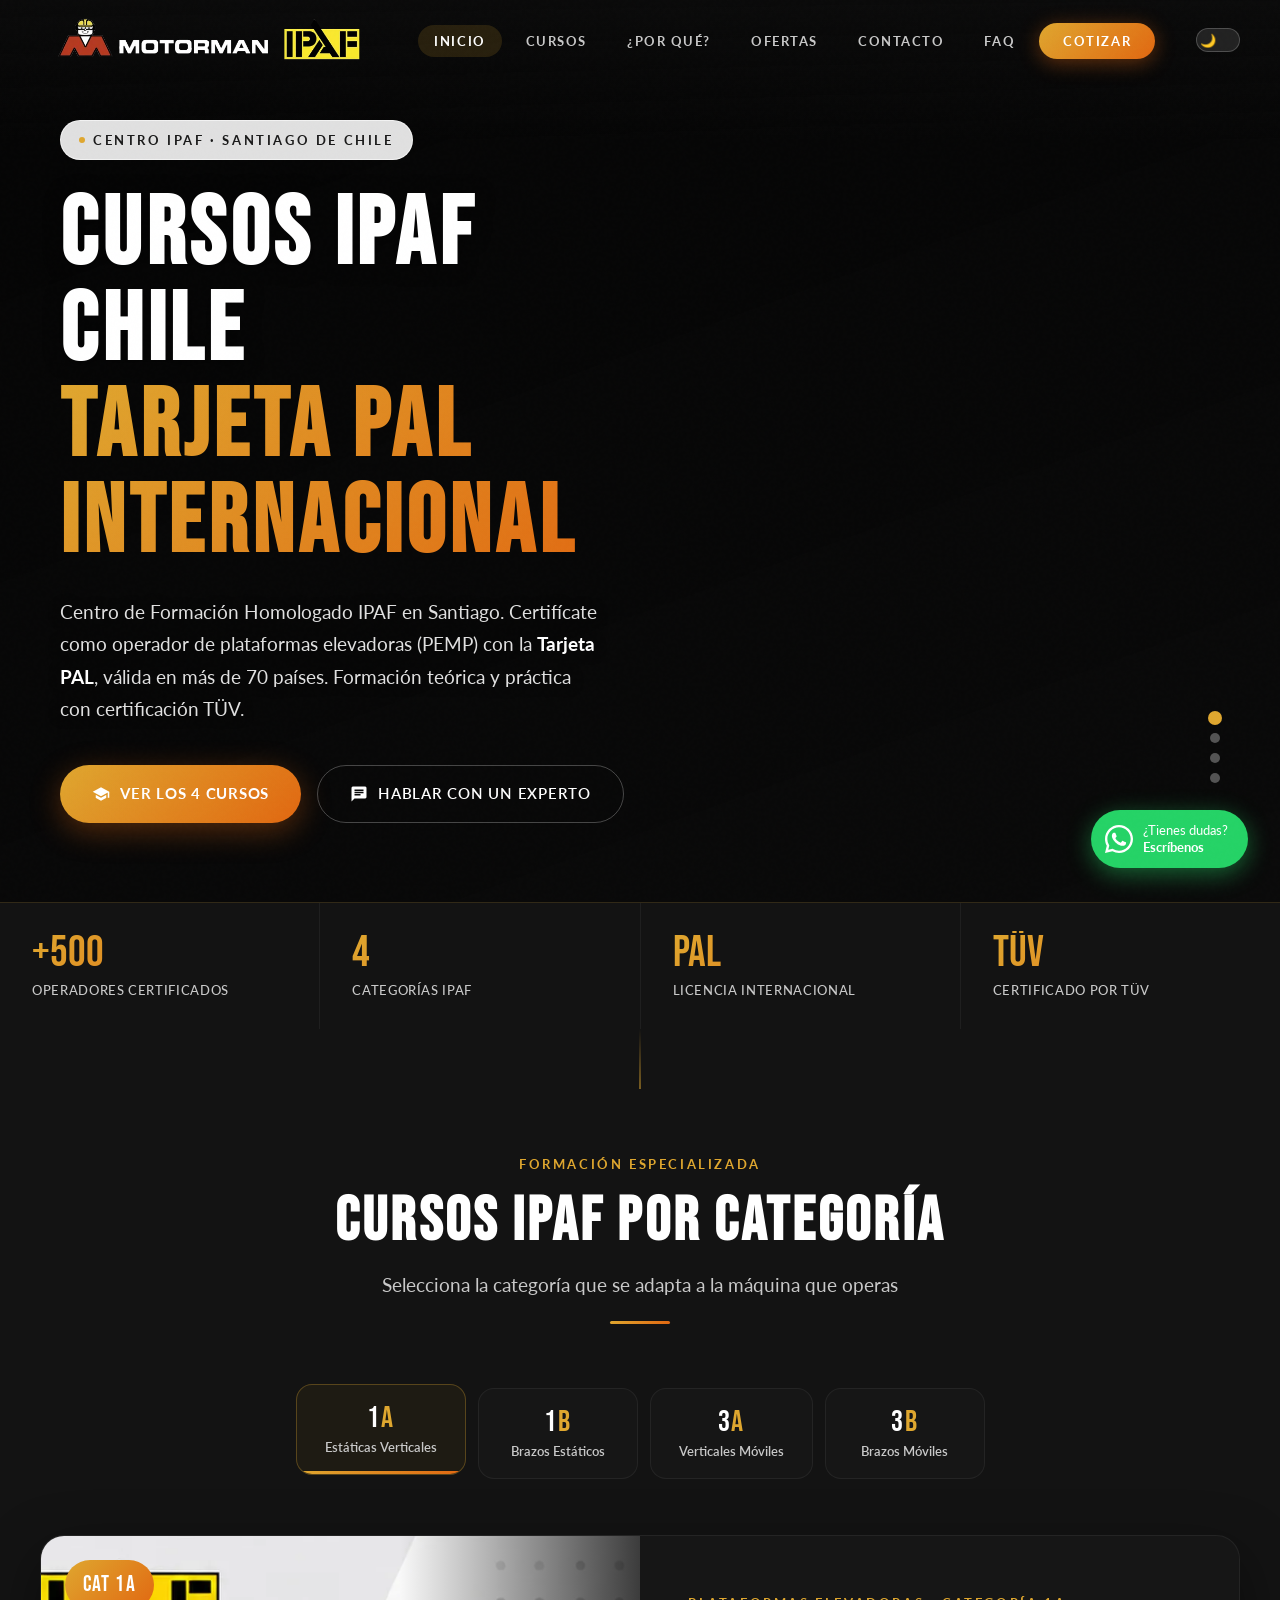
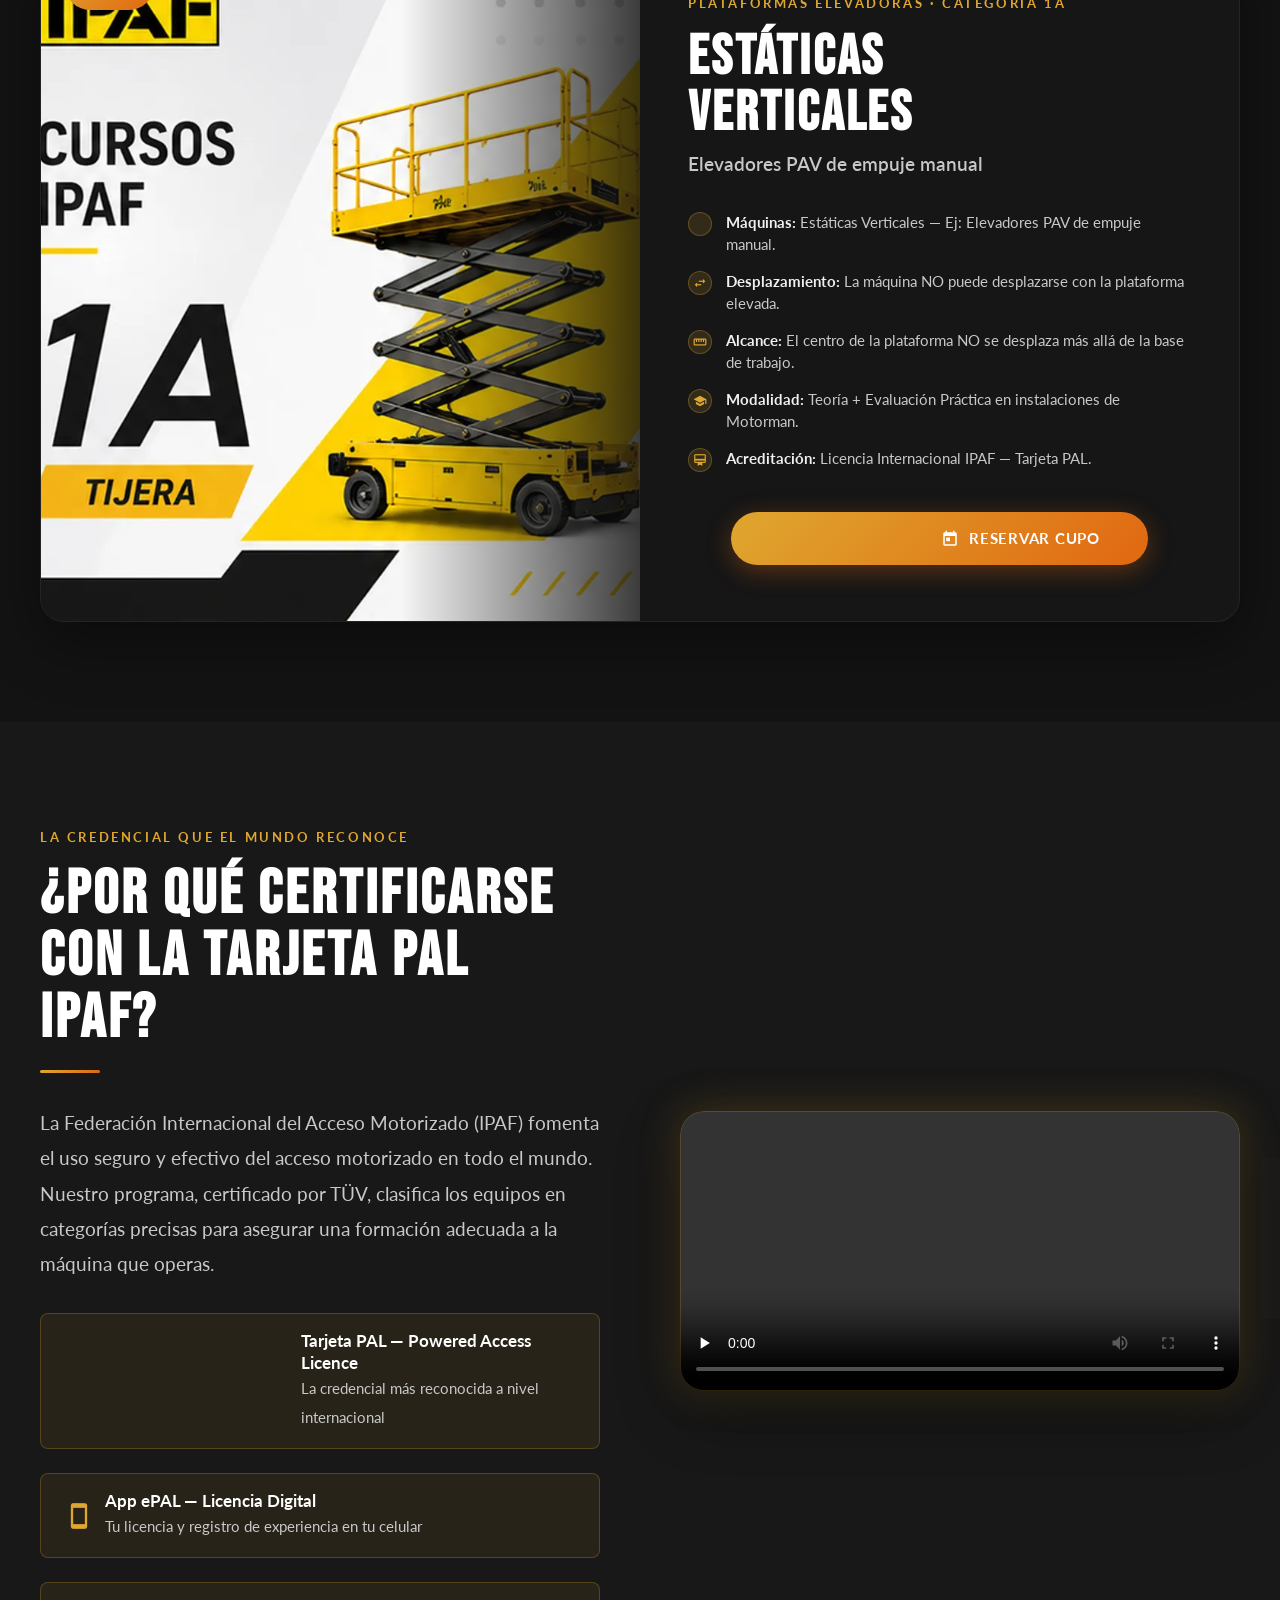
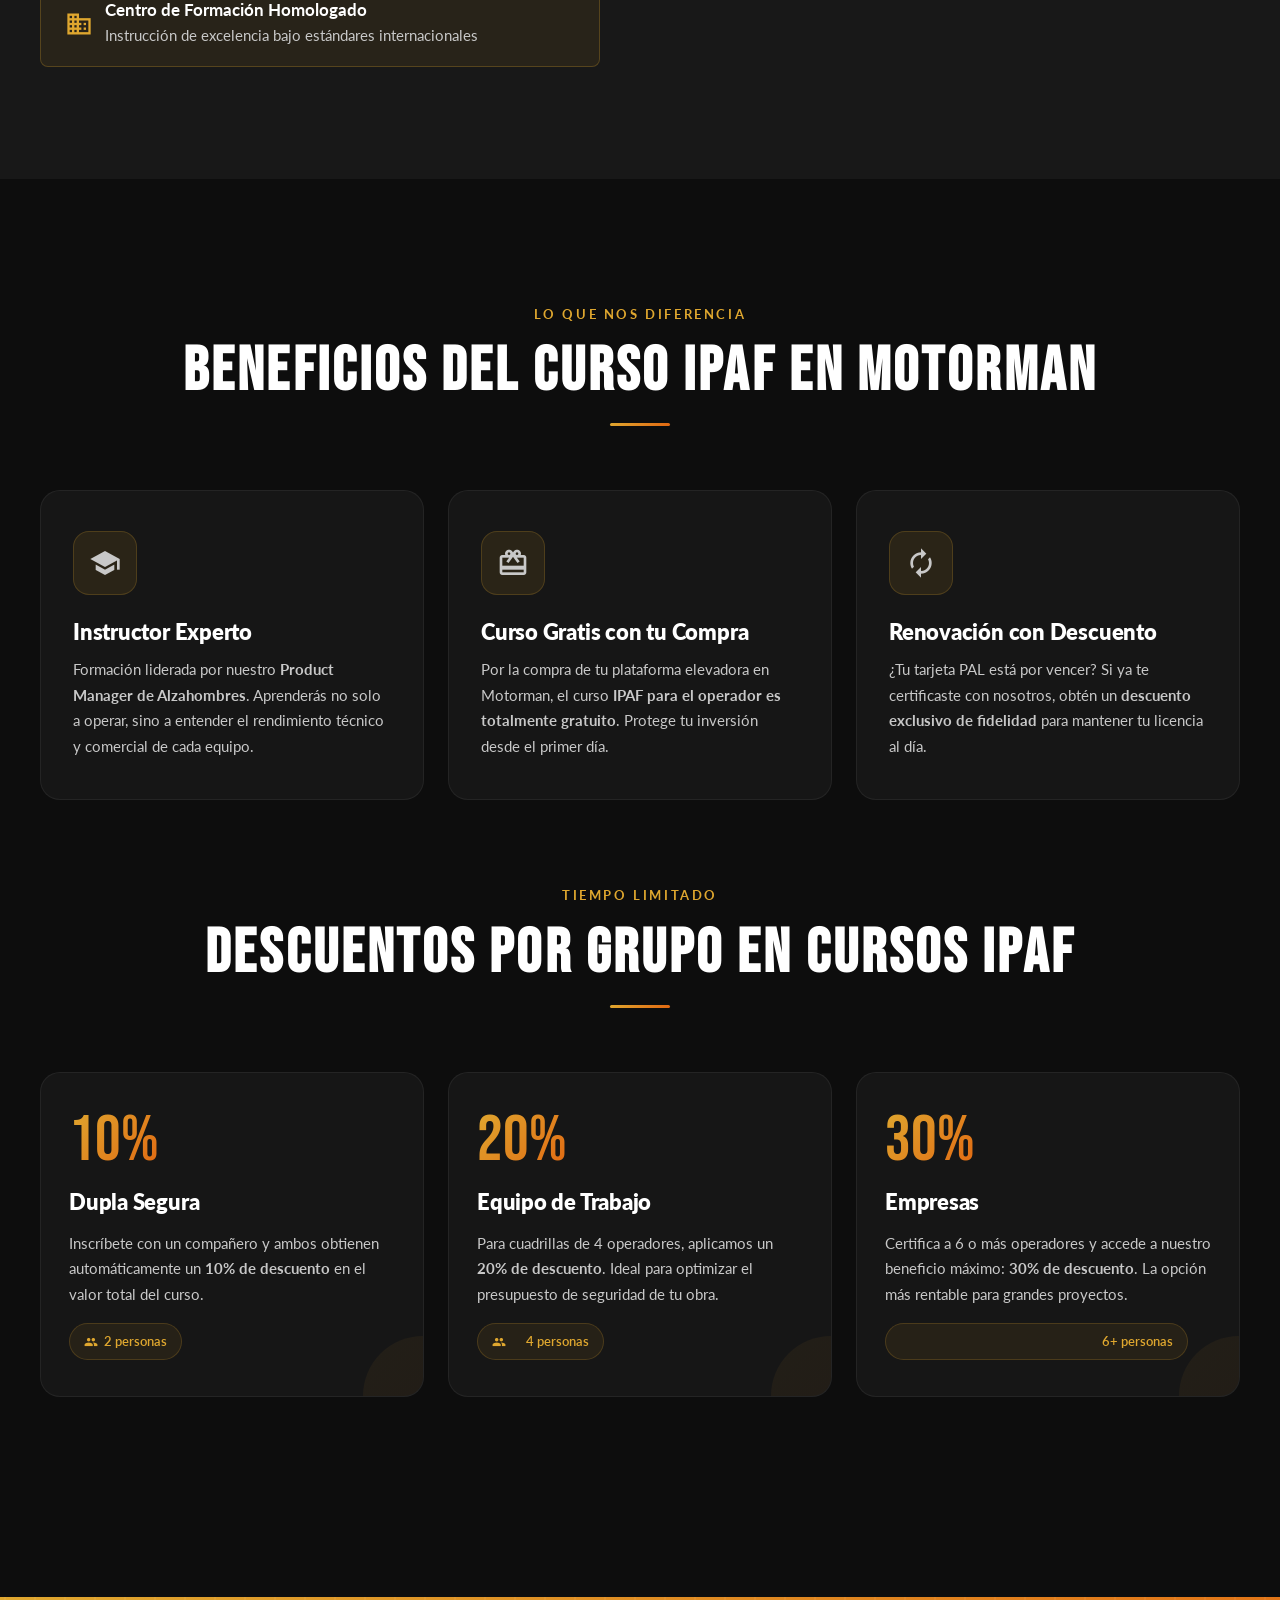
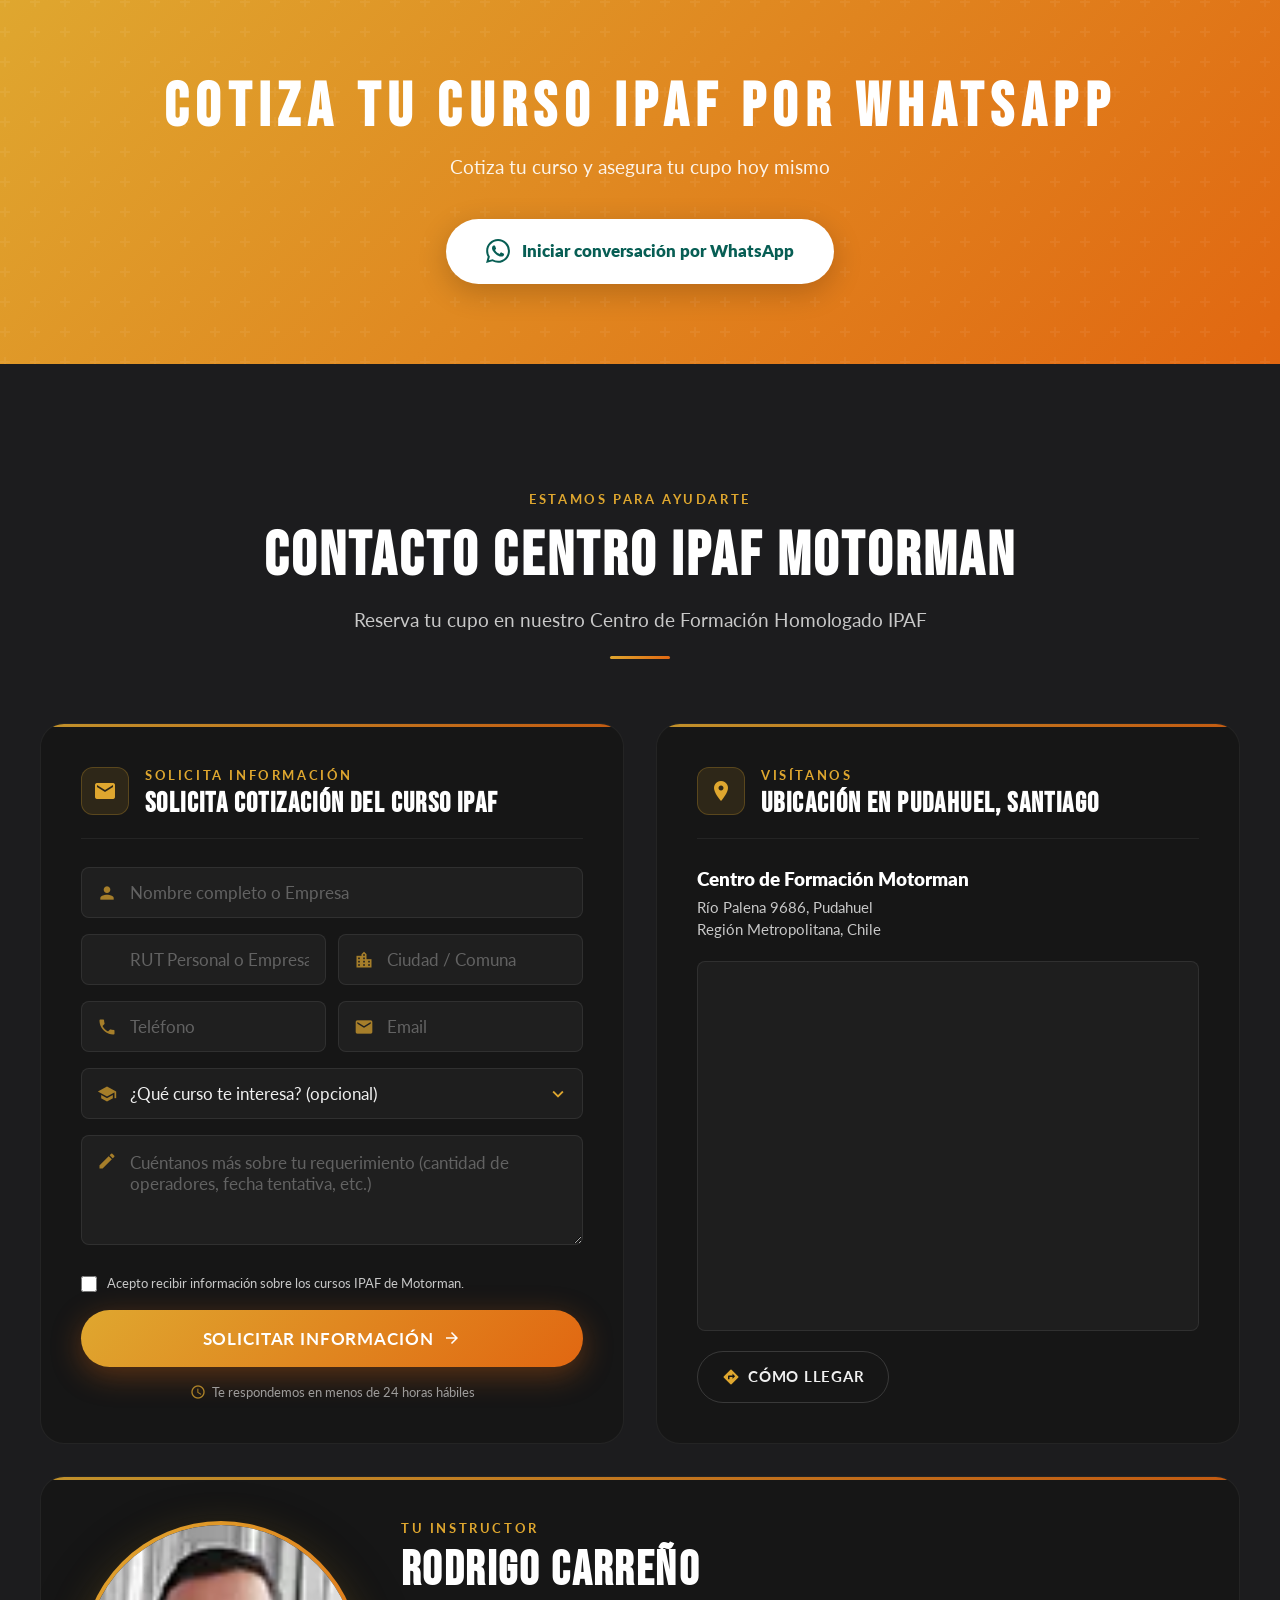
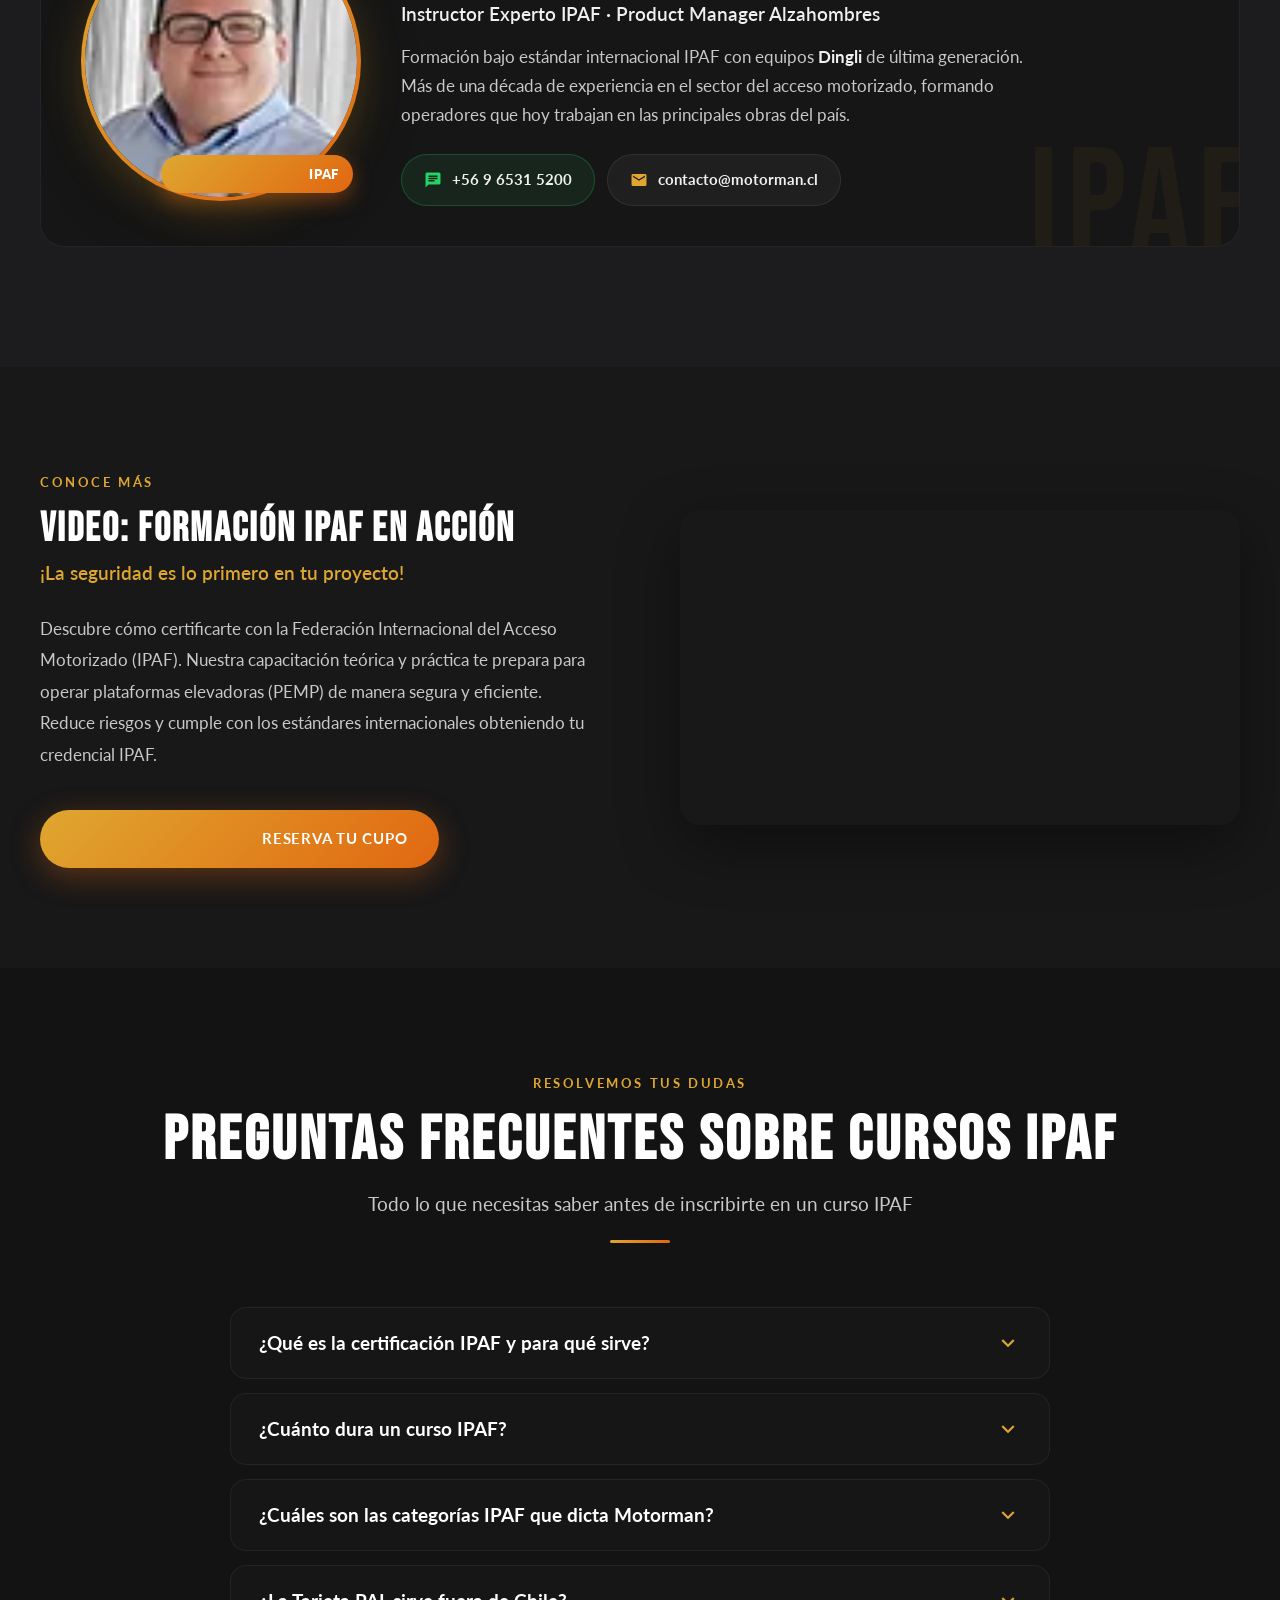
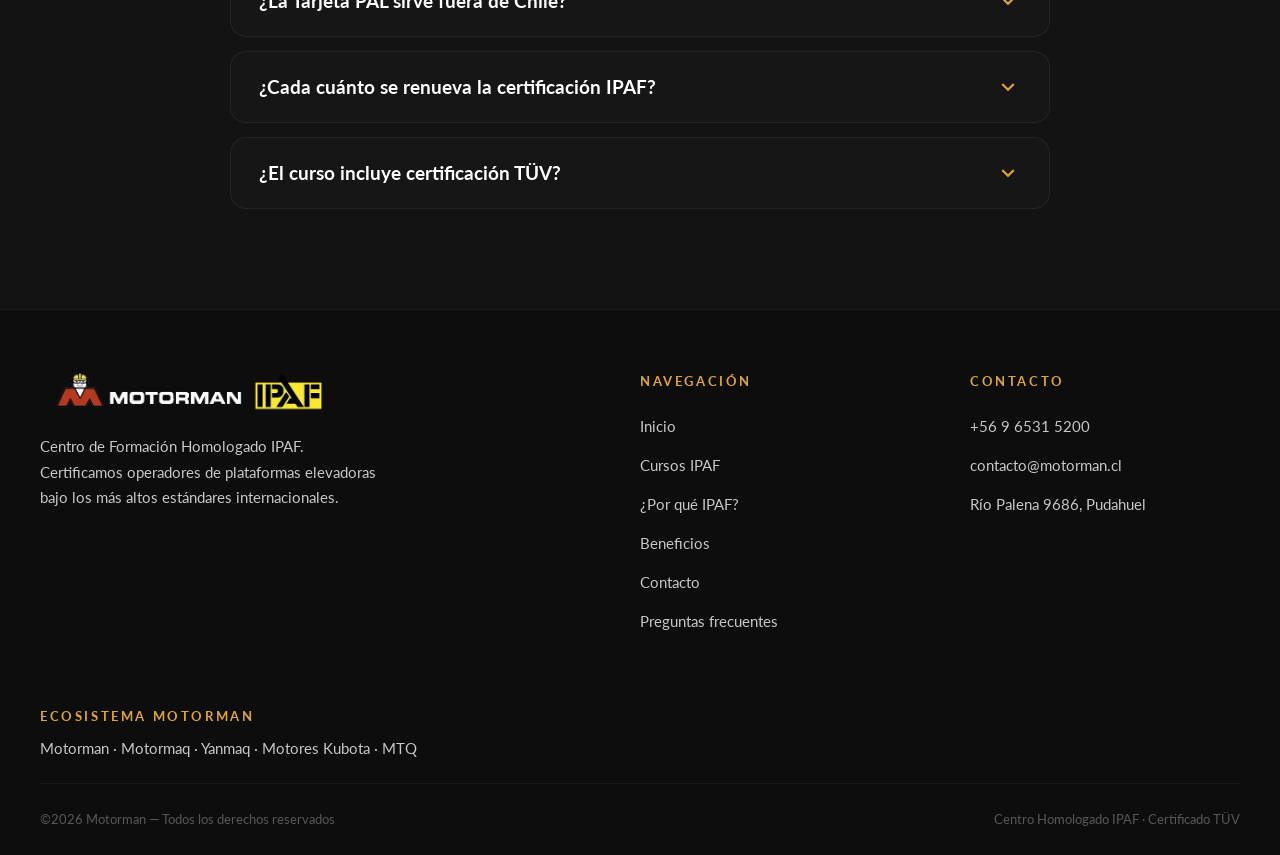
==== commit 106086d9: "SEO/GEO: dominio único, schema, robots, sitemap, llms.txt y WebP - .htaccess: 301 www -> ipaf.cl, ht" ====
--- a/index.html
+++ b/index.html
@@ -1,29 +1,29 @@
-﻿<!DOCTYPE html>
+<!DOCTYPE html>
 <html lang="es-CL">
 <head>
 <meta charset="utf-8">
-<meta http-equiv="X-UA-Compatible" content="IE=edge">
 <meta name="viewport" content="width=device-width, initial-scale=1">
 
 <!-- ===== SEO PRINCIPAL ===== -->
-<title>Cursos IPAF Chile · Tarjeta PAL · Centro Homologado Motorman</title>
-<meta name="description" content="Certifícate como operador de plataformas elevadoras con la Tarjeta PAL internacional. Centro Homologado IPAF en Santiago · Categorías 1A, 1B, 3A y 3B · Certificado TÜV · Cotiza hoy.">
-<meta name="robots" content="index, follow, max-image-preview:large">
+<title>Curso IPAF Santiago · Tarjeta PAL Plataformas Elevadoras · Motorman</title>
+<meta name="description" content="Cursos IPAF en Santiago: obtén la Tarjeta PAL para operar plataformas elevadoras 1A, 1B, 3A y 3B. Centro homologado Motorman en Pudahuel, certificado TÜV.">
+<meta name="robots" content="index, follow, max-image-preview:large, max-snippet:-1">
 <meta name="author" content="Motorman">
 <meta name="geo.region" content="CL-RM">
-<meta name="geo.placename" content="Santiago, Chile">
+<meta name="geo.placename" content="Pudahuel, Santiago, Chile">
 <meta name="geo.position" content="-33.4172;-70.7595">
 <meta name="ICBM" content="-33.4172, -70.7595">
 <meta name="theme-color" content="#0d0d0d">
 
-<!-- IMPORTANTE: cambia esta URL por el dominio real cuando esté en producción -->
+<!-- Dominio único: https://ipaf.cl/ (sin www). www y http redirigen 301 vía .htaccess -->
 <link rel="canonical" href="https://ipaf.cl/">
+<link rel="alternate" type="text/plain" title="llms.txt" href="https://ipaf.cl/llms.txt">
 
 <!-- ===== OPEN GRAPH / FACEBOOK / LINKEDIN ===== -->
 <meta property="og:type" content="website">
-<meta property="og:title" content="Cursos IPAF Chile · Tarjeta PAL · Centro Homologado Motorman">
-<meta property="og:description" content="Certifícate como operador de plataformas elevadoras con la Tarjeta PAL internacional. Centro Homologado IPAF en Santiago · Categorías 1A, 1B, 3A y 3B · Certificado TÜV.">
-<meta property="og:image" content="https://ipaf.cl/img/Banner/1.%20Home-Ipaf_bs-01.jpg">
+<meta property="og:title" content="Curso IPAF Santiago · Tarjeta PAL · Motorman">
+<meta property="og:description" content="Obtén la Tarjeta PAL internacional para operar plataformas elevadoras 1A, 1B, 3A y 3B. Centro homologado IPAF Motorman en Pudahuel, certificado TÜV.">
+<meta property="og:image" content="https://ipaf.cl/img/banner/og-ipaf-motorman.jpg">
 <meta property="og:image:width" content="1200">
 <meta property="og:image:height" content="630">
 <meta property="og:image:alt" content="Centro de Formación IPAF Motorman — Plataformas Elevadoras Chile">
@@ -33,13 +33,14 @@
 
 <!-- ===== TWITTER CARD ===== -->
 <meta name="twitter:card" content="summary_large_image">
-<meta name="twitter:title" content="Cursos IPAF Chile · Tarjeta PAL · Motorman">
-<meta name="twitter:description" content="Centro Homologado IPAF en Santiago. Tarjeta PAL en categorías 1A, 1B, 3A y 3B. Certificado TÜV.">
-<meta name="twitter:image" content="https://ipaf.cl/img/Banner/1.%20Home-Ipaf_bs-01.jpg">
+<meta name="twitter:title" content="Curso IPAF Santiago · Tarjeta PAL · Motorman">
+<meta name="twitter:description" content="Centro homologado IPAF en Pudahuel, Santiago. Tarjeta PAL para plataformas elevadoras 1A, 1B, 3A y 3B. Certificado TÜV.">
+<meta name="twitter:image" content="https://ipaf.cl/img/banner/og-ipaf-motorman.jpg">
 
 <!-- ===== FAVICONS ===== -->
-<link rel="icon" type="image/png" href="img/logo/Logo-ipaf.png">
-<link rel="apple-touch-icon" href="img/logo/Logo-ipaf.png">
+<link rel="icon" type="image/png" sizes="32x32" href="img/logo/logo-ipaf-32.png">
+<link rel="icon" type="image/png" sizes="192x192" href="img/logo/logo-ipaf-192.png">
+<link rel="apple-touch-icon" href="img/logo/logo-ipaf-192.png">
 
 <!-- ===== FONTS (preconnect + preload del CSS de Google Fonts) ===== -->
 <link rel="preconnect" href="https://fonts.googleapis.com">
@@ -50,10 +51,10 @@
 <noscript><link rel="stylesheet" href="https://fonts.googleapis.com/icon?family=Material+Icons"></noscript>
 
 <!-- ===== PRELOAD del HERO (mejora LCP) ===== -->
-<link rel="preload" as="image" href="img/Banner/BannerPrincipal.jpg" fetchpriority="high" media="(min-width: 768px)">
-<link rel="preload" as="image" href="img/Banner/mobile/BannerMobile.png" fetchpriority="high" media="(max-width: 767px)">
-
-<!-- ===== GOOGLE TAG MANAGER (movido después de las metas SEO) ===== -->
+<link rel="preload" as="image" type="image/webp" href="img/banner/banner-ipaf-plataformas-elevadoras.webp" fetchpriority="high" media="(min-width: 768px)">
+<link rel="preload" as="image" type="image/webp" href="img/banner/banner-ipaf-mobile.webp" fetchpriority="high" media="(max-width: 767px)">
+
+<!-- ===== GOOGLE TAG MANAGER ===== -->
 <script>(function(w,d,s,l,i){w[l]=w[l]||[];w[l].push({'gtm.start':
 new Date().getTime(),event:'gtm.js'});var f=d.getElementsByTagName(s)[0],
 j=d.createElement(s),dl=l!='dataLayer'?'&l='+l:'';j.async=true;j.src=
@@ -68,147 +69,204 @@
 </script>
 
 <!-- ===== HOJA DE ESTILOS EXTERNA ===== -->
-<link rel="stylesheet" href="styles.css?v=3">
-
-
-<!-- ===== JSON-LD: ORGANIZACIÓN EDUCATIVA + NEGOCIO LOCAL ===== -->
+<link rel="stylesheet" href="styles.css?v=4">
+
+
+<!-- ===== JSON-LD: Organization + LocalBusiness + WebSite + WebPage + Service + Course ===== -->
 <script type="application/ld+json">
 {
   "@context": "https://schema.org",
-  "@type": ["EducationalOrganization", "LocalBusiness"],
-  "@id": "https://ipaf.cl/#organization",
-  "name": "Motorman — Centro de Formación IPAF",
-  "alternateName": "Motorman IPAF Chile",
-  "url": "https://ipaf.cl/",
-  "logo": "https://ipaf.cl/img/Logo/LogoMotorman-ipaf.png",
-  "image": "https://ipaf.cl/img/Banner/1.%20Home-Ipaf_bs-01.jpg",
-  "description": "Centro de Formación Homologado IPAF en Santiago, Chile. Certificamos operadores de plataformas elevadoras PEMP con Tarjeta PAL internacional. Certificados TÜV.",
-  "telephone": "+56965315200",
-  "email": "contacto@motorman.cl",
-  "priceRange": "$$",
-  "address": {
-    "@type": "PostalAddress",
-    "streetAddress": "Río Palena 9686",
-    "addressLocality": "Pudahuel",
-    "addressRegion": "Región Metropolitana",
-    "postalCode": "9020000",
-    "addressCountry": "CL"
-  },
-  "geo": {
-    "@type": "GeoCoordinates",
-    "latitude": -33.4172,
-    "longitude": -70.7595
-  },
-  "openingHoursSpecification": [{
-    "@type": "OpeningHoursSpecification",
-    "dayOfWeek": ["Monday","Tuesday","Wednesday","Thursday","Friday"],
-    "opens": "09:00",
-    "closes": "18:00"
-  }],
-  "areaServed": {
-    "@type": "Country",
-    "name": "Chile"
-  },
-  "sameAs": [
-    "https://www.motorman.cl"
-  ],
-  "hasOfferCatalog": {
-    "@type": "OfferCatalog",
-    "name": "Cursos de Formación IPAF",
-    "itemListElement": [
-      {
-        "@type": "Course",
-        "name": "Curso IPAF Categoría 1A — Estáticas Verticales",
-        "description": "Formación para operadores de plataformas elevadoras verticales estáticas (PAV de empuje manual). Incluye teoría y evaluación práctica. Acreditación: Tarjeta PAL internacional.",
-        "provider": {
-          "@type": "Organization",
-          "name": "Motorman",
-          "sameAs": "https://www.motorman.cl"
-        },
-        "hasCourseInstance": {
-          "@type": "CourseInstance",
-          "courseMode": "Onsite",
-          "location": {
-            "@type": "Place",
-            "name": "Centro de Formación Motorman",
-            "address": "Río Palena 9686, Pudahuel, Santiago"
-          }
-        }
+  "@graph": [
+    {
+      "@type": "Organization",
+      "@id": "https://www.motorman.cl/#organization",
+      "name": "Motorman",
+      "legalName": "Motorman Chile",
+      "url": "https://www.motorman.cl/",
+      "logo": {
+        "@type": "ImageObject",
+        "url": "https://ipaf.cl/img/logo/logo-motorman-ipaf.png",
+        "width": 640,
+        "height": 95
       },
-      {
-        "@type": "Course",
-        "name": "Curso IPAF Categoría 1B — Brazos Estáticos",
-        "description": "Formación para operadores de brazos articulados estáticos sobre camión o remolque. Incluye teoría y evaluación práctica. Acreditación: Tarjeta PAL internacional.",
-        "provider": {
-          "@type": "Organization",
-          "name": "Motorman",
-          "sameAs": "https://www.motorman.cl"
-        },
-        "hasCourseInstance": {
-          "@type": "CourseInstance",
-          "courseMode": "Onsite",
-          "location": {
-            "@type": "Place",
-            "name": "Centro de Formación Motorman",
-            "address": "Río Palena 9686, Pudahuel, Santiago"
-          }
-        }
+      "email": "contacto@motorman.cl",
+      "telephone": "+56976222147",
+      "address": {
+        "@type": "PostalAddress",
+        "streetAddress": "Río Palena 9686",
+        "addressLocality": "Pudahuel",
+        "addressRegion": "Región Metropolitana",
+        "postalCode": "9020000",
+        "addressCountry": "CL"
       },
-      {
-        "@type": "Course",
-        "name": "Curso IPAF Categoría 3A — Verticales Móviles",
-        "description": "Formación para operadores de plataformas tijera autopropulsadas. La máquina puede desplazarse elevada. Acreditación: Tarjeta PAL internacional.",
-        "provider": {
-          "@type": "Organization",
-          "name": "Motorman",
-          "sameAs": "https://www.motorman.cl"
-        },
-        "hasCourseInstance": {
-          "@type": "CourseInstance",
-          "courseMode": "Onsite",
-          "location": {
-            "@type": "Place",
-            "name": "Centro de Formación Motorman",
-            "address": "Río Palena 9686, Pudahuel, Santiago"
-          }
-        }
+      "sameAs": [
+        "https://www.facebook.com/Motorman.cl",
+        "https://www.instagram.com/motormanchile/",
+        "https://www.linkedin.com/company/motorman-chile/",
+        "https://www.tiktok.com/@motorman.chile",
+        "https://ipaf.cl/",
+        "https://motormaq.cl/",
+        "https://yanmaq.cl/",
+        "https://motoreskubota.cl/",
+        "https://mtq.cl/"
+      ],
+      "subOrganization": [
+        { "@id": "https://ipaf.cl/#centro" },
+        { "@type": "Organization", "name": "Motormaq", "url": "https://motormaq.cl/", "description": "Repuestos para maquinaria, neumáticos y filtros." },
+        { "@type": "Organization", "name": "Yanmaq", "url": "https://yanmaq.cl/", "description": "Venta y repuestos de miniexcavadoras Yanmar en Chile." },
+        { "@type": "Organization", "name": "Motores Kubota Motorman", "url": "https://motoreskubota.cl/", "description": "Motores y repuestos Kubota originales en Chile." },
+        { "@type": "Organization", "name": "MTQ", "url": "https://mtq.cl/" }
+      ]
+    },
+    {
+      "@type": ["EducationalOrganization", "LocalBusiness"],
+      "@id": "https://ipaf.cl/#centro",
+      "name": "Motorman — Centro de Formación IPAF",
+      "alternateName": "Motorman IPAF Chile",
+      "url": "https://ipaf.cl/",
+      "logo": "https://ipaf.cl/img/logo/logo-ipaf-512.png",
+      "image": "https://ipaf.cl/img/banner/og-ipaf-motorman.jpg",
+      "description": "Centro de Formación Homologado IPAF en Pudahuel, Santiago de Chile. Certifica operadores de plataformas elevadoras móviles de personal (PEMP) con Tarjeta PAL internacional en categorías 1A, 1B, 3A y 3B. Programa certificado por TÜV.",
+      "parentOrganization": { "@id": "https://www.motorman.cl/#organization" },
+      "telephone": "+56965315200",
+      "email": "contacto@motorman.cl",
+      "priceRange": "$$",
+      "address": {
+        "@type": "PostalAddress",
+        "streetAddress": "Río Palena 9686",
+        "addressLocality": "Pudahuel",
+        "addressRegion": "Región Metropolitana",
+        "postalCode": "9020000",
+        "addressCountry": "CL"
       },
-      {
-        "@type": "Course",
-        "name": "Curso IPAF Categoría 3B — Brazos Móviles",
-        "description": "Formación para operadores de brazos articulados autopropulsados. La máquina puede desplazarse elevada con alcance más allá de la base. Acreditación: Tarjeta PAL internacional.",
-        "provider": {
-          "@type": "Organization",
-          "name": "Motorman",
-          "sameAs": "https://www.motorman.cl"
-        },
-        "hasCourseInstance": {
-          "@type": "CourseInstance",
-          "courseMode": "Onsite",
-          "location": {
-            "@type": "Place",
-            "name": "Centro de Formación Motorman",
-            "address": "Río Palena 9686, Pudahuel, Santiago"
-          }
-        }
+      "geo": {
+        "@type": "GeoCoordinates",
+        "latitude": -33.4172,
+        "longitude": -70.7595
+      },
+      "hasMap": "https://www.google.com/maps?q=Rio+Palena+9686,+Pudahuel,+Santiago,+Chile",
+      "openingHoursSpecification": [{
+        "@type": "OpeningHoursSpecification",
+        "dayOfWeek": ["Monday","Tuesday","Wednesday","Thursday","Friday"],
+        "opens": "09:00",
+        "closes": "18:00"
+      }],
+      "areaServed": { "@type": "Country", "name": "Chile" },
+      "knowsAbout": ["IPAF", "Tarjeta PAL", "Plataformas elevadoras móviles de personal (PEMP)", "Plataformas tijera", "Brazos articulados", "Seguridad en trabajo en altura"],
+      "employee": {
+        "@type": "Person",
+        "name": "Rodrigo Carreño",
+        "jobTitle": "Instructor IPAF · Product Manager Alzahombres",
+        "image": "https://ipaf.cl/img/equipo/instructor-ipaf-rodrigo-carreno.webp"
+      },
+      "sameAs": [
+        "https://www.facebook.com/Motorman.cl",
+        "https://www.instagram.com/motormanchile/",
+        "https://www.linkedin.com/company/motorman-chile/",
+        "https://www.tiktok.com/@motorman.chile"
+      ]
+    },
+    {
+      "@type": "WebSite",
+      "@id": "https://ipaf.cl/#website",
+      "url": "https://ipaf.cl/",
+      "name": "Motorman IPAF",
+      "inLanguage": "es-CL",
+      "publisher": { "@id": "https://www.motorman.cl/#organization" }
+    },
+    {
+      "@type": "WebPage",
+      "@id": "https://ipaf.cl/#webpage",
+      "url": "https://ipaf.cl/",
+      "name": "Curso IPAF Santiago · Tarjeta PAL Plataformas Elevadoras · Motorman",
+      "description": "Cursos IPAF en Santiago: obtén la Tarjeta PAL para operar plataformas elevadoras 1A, 1B, 3A y 3B. Centro homologado Motorman en Pudahuel, certificado TÜV.",
+      "inLanguage": "es-CL",
+      "isPartOf": { "@id": "https://ipaf.cl/#website" },
+      "about": { "@id": "https://ipaf.cl/#centro" },
+      "primaryImageOfPage": { "@type": "ImageObject", "url": "https://ipaf.cl/img/banner/og-ipaf-motorman.jpg", "width": 1200, "height": 630 },
+      "mainEntity": { "@id": "https://ipaf.cl/#servicio" }
+    },
+    {
+      "@type": "Service",
+      "@id": "https://ipaf.cl/#servicio",
+      "name": "Curso IPAF y certificación Tarjeta PAL",
+      "serviceType": "Formación y certificación de operadores de plataformas elevadoras (PEMP)",
+      "description": "Formación teórica y evaluación práctica presencial para operadores de plataformas elevadoras, con emisión de la Tarjeta PAL internacional IPAF. Descuentos por grupo: 10% (2 personas), 20% (4 personas) y 30% (6 o más).",
+      "provider": { "@id": "https://ipaf.cl/#centro" },
+      "areaServed": { "@type": "Country", "name": "Chile" },
+      "audience": { "@type": "BusinessAudience", "name": "Empresas de construcción, montaje, mantención y arriendo de maquinaria" },
+      "hasOfferCatalog": {
+        "@type": "OfferCatalog",
+        "name": "Cursos de Formación IPAF",
+        "itemListElement": [
+          { "@type": "Offer", "itemOffered": { "@id": "https://ipaf.cl/#curso-1a" } },
+          { "@type": "Offer", "itemOffered": { "@id": "https://ipaf.cl/#curso-1b" } },
+          { "@type": "Offer", "itemOffered": { "@id": "https://ipaf.cl/#curso-3a" } },
+          { "@type": "Offer", "itemOffered": { "@id": "https://ipaf.cl/#curso-3b" } }
+        ]
       }
-    ]
-  }
+    },
+    {
+      "@type": "Course",
+      "@id": "https://ipaf.cl/#curso-1a",
+      "name": "Curso IPAF Categoría 1A — Estáticas Verticales",
+      "description": "Formación para operadores de plataformas elevadoras verticales estáticas (PAV de empuje manual): la máquina no se desplaza elevada y la plataforma no sobrepasa la base. Teoría y evaluación práctica. Acreditación: Tarjeta PAL internacional.",
+      "image": "https://ipaf.cl/img/cursos/curso-ipaf-categoria-1a.webp",
+      "inLanguage": "es",
+      "educationalCredentialAwarded": "Tarjeta PAL IPAF — Categoría 1A",
+      "provider": { "@id": "https://ipaf.cl/#centro" },
+      "hasCourseInstance": { "@type": "CourseInstance", "courseMode": "Onsite", "location": { "@id": "https://ipaf.cl/#centro" } }
+    },
+    {
+      "@type": "Course",
+      "@id": "https://ipaf.cl/#curso-1b",
+      "name": "Curso IPAF Categoría 1B — Brazos Estáticos",
+      "description": "Formación para operadores de brazos estáticos sobre camión o remolque: la máquina no se desplaza elevada y la plataforma puede sobrepasar la base. Teoría y evaluación práctica. Acreditación: Tarjeta PAL internacional.",
+      "image": "https://ipaf.cl/img/cursos/curso-ipaf-categoria-1b.webp",
+      "inLanguage": "es",
+      "educationalCredentialAwarded": "Tarjeta PAL IPAF — Categoría 1B",
+      "provider": { "@id": "https://ipaf.cl/#centro" },
+      "hasCourseInstance": { "@type": "CourseInstance", "courseMode": "Onsite", "location": { "@id": "https://ipaf.cl/#centro" } }
+    },
+    {
+      "@type": "Course",
+      "@id": "https://ipaf.cl/#curso-3a",
+      "name": "Curso IPAF Categoría 3A — Verticales Móviles",
+      "description": "Formación para operadores de plataformas tijera autopropulsadas: la máquina se conduce elevada desde la plataforma, sin sobrepasar la base. Teoría y evaluación práctica. Acreditación: Tarjeta PAL internacional.",
+      "image": "https://ipaf.cl/img/cursos/curso-ipaf-categoria-3a.webp",
+      "inLanguage": "es",
+      "educationalCredentialAwarded": "Tarjeta PAL IPAF — Categoría 3A",
+      "provider": { "@id": "https://ipaf.cl/#centro" },
+      "hasCourseInstance": { "@type": "CourseInstance", "courseMode": "Onsite", "location": { "@id": "https://ipaf.cl/#centro" } }
+    },
+    {
+      "@type": "Course",
+      "@id": "https://ipaf.cl/#curso-3b",
+      "name": "Curso IPAF Categoría 3B — Brazos Móviles",
+      "description": "Formación para operadores de brazos articulados autopropulsados: la máquina se conduce elevada y la plataforma puede sobrepasar la base. Teoría y evaluación práctica. Acreditación: Tarjeta PAL internacional.",
+      "image": "https://ipaf.cl/img/cursos/curso-ipaf-categoria-3b.webp",
+      "inLanguage": "es",
+      "educationalCredentialAwarded": "Tarjeta PAL IPAF — Categoría 3B",
+      "provider": { "@id": "https://ipaf.cl/#centro" },
+      "hasCourseInstance": { "@type": "CourseInstance", "courseMode": "Onsite", "location": { "@id": "https://ipaf.cl/#centro" } }
+    }
+  ]
 }
 </script>
 
-<!-- ===== JSON-LD: FAQ (genera resultados enriquecidos en Google) ===== -->
+<!-- ===== JSON-LD: FAQ (mismo contenido que la sección #faq visible) ===== -->
 <script type="application/ld+json">
 {
   "@context": "https://schema.org",
   "@type": "FAQPage",
+  "@id": "https://ipaf.cl/#faq",
   "mainEntity": [
     {
       "@type": "Question",
       "name": "¿Qué es la certificación IPAF y para qué sirve?",
       "acceptedAnswer": {
         "@type": "Answer",
-        "text": "IPAF (International Powered Access Federation) es la federación internacional que regula la formación de operadores de plataformas elevadoras móviles de personal (PEMP). Su credencial, la Tarjeta PAL, es reconocida internacionalmente y acredita al operador para usar la máquina en forma segura."
+        "text": "IPAF (International Powered Access Federation) es la federación internacional que regula la formación de operadores de plataformas elevadoras móviles de personal (PEMP). Su credencial, la Tarjeta PAL, es reconocida internacionalmente y acredita al operador para usar la máquina de forma segura."
       }
     },
     {
@@ -216,7 +274,7 @@
       "name": "¿Cuánto dura un curso IPAF?",
       "acceptedAnswer": {
         "@type": "Answer",
-        "text": "El curso IPAF estándar contempla una jornada de formación teórica + evaluación práctica, dictada en las instalaciones de Motorman en Pudahuel. La duración exacta depende de la categoría y la cantidad de operadores inscritos."
+        "text": "El curso IPAF estándar contempla una jornada de formación teórica más evaluación práctica, dictada en las instalaciones de Motorman en Pudahuel. La duración exacta depende de la categoría y la cantidad de operadores inscritos."
       }
     },
     {
@@ -242,19 +300,15 @@
         "@type": "Answer",
         "text": "La Tarjeta PAL tiene una vigencia de 5 años. Para su renovación, el operador debe asistir a un curso de actualización con un centro homologado IPAF como Motorman."
       }
+    },
+    {
+      "@type": "Question",
+      "name": "¿El curso incluye certificación TÜV?",
+      "acceptedAnswer": {
+        "@type": "Answer",
+        "text": "Sí. Nuestro programa de formación está respaldado por TÜV, garantizando que los contenidos, instructores y metodología cumplen con los más altos estándares internacionales de calidad y seguridad."
+      }
     }
-  ]
-}
-</script>
-
-<!-- ===== JSON-LD: BREADCRUMBS ===== -->
-<script type="application/ld+json">
-{
-  "@context": "https://schema.org",
-  "@type": "BreadcrumbList",
-  "itemListElement": [
-    { "@type": "ListItem", "position": 1, "name": "Inicio", "item": "https://www.motorman.cl/" },
-    { "@type": "ListItem", "position": 2, "name": "Cursos IPAF", "item": "https://ipaf.cl/" }
   ]
 }
 </script>
@@ -274,9 +328,9 @@
 <header id="header">
   <a href="#top" class="header-logo" aria-label="Motorman IPAF — Inicio">
     <!-- Modo oscuro: letras blancas -->
-    <img class="logo-dark"  src="img/logo/LogoMotorman-ipaf-dark.png"  alt="Motorman — Centro Homologado IPAF Chile" width="160" height="50">
+    <img class="logo-dark"  src="img/logo/logo-motorman-ipaf-oscuro.webp" alt="Motorman — Centro Homologado IPAF Chile" width="337" height="50">
     <!-- Modo claro: letras negras -->
-    <img class="logo-light" src="img/logo/LogoMotorman-ipaf-light.png" alt="Motorman — Centro Homologado IPAF Chile" width="160" height="50">
+    <img class="logo-light" src="img/logo/logo-motorman-ipaf-claro.webp" alt="Motorman — Centro Homologado IPAF Chile" width="337" height="50">
   </a>
 
   <nav class="main-nav" aria-label="Navegación principal">
@@ -329,26 +383,26 @@
     <div class="hero-bg-carousel" id="heroBg">
       <div class="hero-slide active">
         <picture>
-          <source media="(max-width: 767px)" srcset="img/Banner/mobile/BannerMobile.png">
-          <img src="img/Banner/BannerPrincipal.jpg" alt="Centro de Formación IPAF Motorman — Plataformas Elevadoras Santiago Chile" fetchpriority="high">
+          <source media="(max-width: 767px)" srcset="img/banner/banner-ipaf-mobile.webp" type="image/webp" width="900" height="1125">
+          <img src="img/banner/banner-ipaf-plataformas-elevadoras.webp" alt="Centro de Formación IPAF Motorman — Plataformas Elevadoras Santiago Chile" width="1920" height="930" fetchpriority="high" decoding="async">
         </picture>
       </div>
       <div class="hero-slide">
         <picture>
-          <source media="(max-width: 767px)" srcset="img/Banner/mobile/BannerMobile.png">
-          <img src="img/Banner/BannerPrincipal.jpg" alt="Curso IPAF Operador PEMP — Categorías 1A 1B 3A 3B" loading="lazy">
+          <source media="(max-width: 767px)" srcset="img/banner/banner-ipaf-mobile.webp" type="image/webp" width="900" height="1125">
+          <img src="img/banner/banner-ipaf-plataformas-elevadoras.webp" width="1920" height="930" decoding="async" alt="Curso IPAF Operador PEMP — Categorías 1A 1B 3A 3B" loading="lazy">
         </picture>
       </div>
       <div class="hero-slide">
         <picture>
-          <source media="(max-width: 767px)" srcset="img/Banner/mobile/BannerMobile.png">
-          <img src="img/Banner/BannerPrincipal.jpg" alt="Tarjeta PAL Internacional — Certificación IPAF Chile" loading="lazy">
+          <source media="(max-width: 767px)" srcset="img/banner/banner-ipaf-mobile.webp" type="image/webp" width="900" height="1125">
+          <img src="img/banner/banner-ipaf-plataformas-elevadoras.webp" width="1920" height="930" decoding="async" alt="Tarjeta PAL Internacional — Certificación IPAF Chile" loading="lazy">
         </picture>
       </div>
       <div class="hero-slide">
         <picture>
-          <source media="(max-width: 767px)" srcset="img/Banner/mobile/BannerMobile.png">
-          <img src="img/Banner/BannerPrincipal.jpg" alt="Formación PEMP Presencial — Motorman Pudahuel Región Metropolitana" loading="lazy">
+          <source media="(max-width: 767px)" srcset="img/banner/banner-ipaf-mobile.webp" type="image/webp" width="900" height="1125">
+          <img src="img/banner/banner-ipaf-plataformas-elevadoras.webp" width="1920" height="930" decoding="async" alt="Formación PEMP Presencial — Motorman Pudahuel Región Metropolitana" loading="lazy">
         </picture>
       </div>
     </div>
@@ -403,7 +457,7 @@
   <div class="container">
     <div class="section-header reveal">
       <span class="section-eyebrow">Formación Especializada</span>
-      <h2 class="section-title">Cursos de Formación IPAF</h2>
+      <h2 class="section-title">Cursos IPAF por Categoría</h2>
       <p class="section-subtitle">Selecciona la categoría que se adapta a la máquina que operas</p>
       <div class="section-line"></div>
     </div>
@@ -439,13 +493,13 @@
       <div class="curso-panel active" id="panel-1" role="tabpanel" aria-labelledby="tab-1">
         <div class="curso-card">
           <div class="curso-img-wrap">
-            <img src="img/Plataformas/categoria1A.jpg" alt="Curso IPAF Categoría 1A — Plataforma elevadora vertical estática (PAV)" loading="lazy">
+            <img src="img/cursos/curso-ipaf-categoria-1a.webp" width="900" height="900" decoding="async" alt="Curso IPAF Categoría 1A — Plataforma elevadora vertical estática (PAV)" loading="lazy">
             <div class="curso-img-overlay"></div>
             <div class="curso-img-badge">CAT 1A</div>
           </div>
           <div class="curso-info">
             <div class="curso-cat-tag">Plataformas Elevadoras · Categoría 1A</div>
-            <h3 class="curso-name">Estáticas<br>Verticales</h3>
+            <h3 class="curso-name"><span class="sr-only">Curso IPAF Categoría 1A: </span>Estáticas<br>Verticales</h3>
             <p class="curso-sub">Elevadores PAV de empuje manual</p>
             <ul class="curso-features">
               <li>
@@ -470,7 +524,7 @@
               </li>
             </ul>
             <div class="curso-actions">
-              <a href="https://wa.me/56965315200?text=Hola, me interesa el Curso 1A" target="_blank" class="btn-reservar">
+              <a href="https://wa.me/56965315200?text=Hola,%20me%20interesa%20el%20Curso%20IPAF%201A" target="_blank" rel="noopener" class="btn-reservar">
                 <span class="material-icons">calendar_today</span>
                 Reservar Cupo
               </a>
@@ -483,13 +537,13 @@
       <div class="curso-panel" id="panel-2" role="tabpanel" aria-labelledby="tab-2" hidden>
         <div class="curso-card">
           <div class="curso-img-wrap">
-            <img src="img/Plataformas/CATEGORIA1B.jpg" alt="Categoría 1B — Brazos Estáticos IPAF" loading="lazy">
+            <img src="img/cursos/curso-ipaf-categoria-1b.webp" width="900" height="900" decoding="async" alt="Curso IPAF Categoría 1B — Plataforma de brazo estático sobre camión o remolque" loading="lazy">
             <div class="curso-img-overlay"></div>
             <div class="curso-img-badge">CAT 1B</div>
           </div>
           <div class="curso-info">
             <div class="curso-cat-tag">Plataformas Elevadoras · Categoría 1B</div>
-            <h3 class="curso-name">Brazos<br>Estáticos</h3>
+            <h3 class="curso-name"><span class="sr-only">Curso IPAF Categoría 1B: </span>Brazos<br>Estáticos</h3>
             <p class="curso-sub">Plataformas sobre camión o remolque</p>
             <ul class="curso-features">
               <li>
@@ -514,7 +568,7 @@
               </li>
             </ul>
             <div class="curso-actions">
-              <a href="https://wa.me/56965315200?text=Hola, me interesa el Curso 1B" target="_blank" class="btn-reservar">
+              <a href="https://wa.me/56965315200?text=Hola,%20me%20interesa%20el%20Curso%20IPAF%201B" target="_blank" rel="noopener" class="btn-reservar">
                 <span class="material-icons">calendar_today</span>
                 Reservar Cupo
               </a>
@@ -527,13 +581,13 @@
       <div class="curso-panel" id="panel-3" role="tabpanel" aria-labelledby="tab-3" hidden>
         <div class="curso-card">
           <div class="curso-img-wrap">
-            <img src="img/Plataformas/CATEGORIA3A.png" alt="Categoría 3A — Verticales Móviles IPAF" loading="lazy">
+            <img src="img/cursos/curso-ipaf-categoria-3a.webp" width="900" height="900" decoding="async" alt="Curso IPAF Categoría 3A — Plataforma tijera autopropulsada" loading="lazy">
             <div class="curso-img-overlay"></div>
             <div class="curso-img-badge">CAT 3A</div>
           </div>
           <div class="curso-info">
             <div class="curso-cat-tag">Plataformas Elevadoras · Categoría 3A</div>
-            <h3 class="curso-name">Verticales<br>Móviles</h3>
+            <h3 class="curso-name"><span class="sr-only">Curso IPAF Categoría 3A: </span>Verticales<br>Móviles</h3>
             <p class="curso-sub">Plataformas tipo tijera autopropulsadas</p>
             <ul class="curso-features">
               <li>
@@ -558,7 +612,7 @@
               </li>
             </ul>
             <div class="curso-actions">
-              <a href="https://wa.me/56965315200?text=Hola, me interesa el Curso 3A" target="_blank" class="btn-reservar">
+              <a href="https://wa.me/56965315200?text=Hola,%20me%20interesa%20el%20Curso%20IPAF%203A" target="_blank" rel="noopener" class="btn-reservar">
                 <span class="material-icons">calendar_today</span>
                 Reservar Cupo
               </a>
@@ -571,13 +625,13 @@
       <div class="curso-panel" id="panel-4" role="tabpanel" aria-labelledby="tab-4" hidden>
         <div class="curso-card">
           <div class="curso-img-wrap">
-            <img src="img/Plataformas/CATEGORIAS_3b-02.png" alt="Categoría 3B — Brazos Móviles IPAF" loading="lazy">
+            <img src="img/cursos/curso-ipaf-categoria-3b.webp" width="900" height="900" decoding="async" alt="Curso IPAF Categoría 3B — Brazo articulado autopropulsado" loading="lazy">
             <div class="curso-img-overlay"></div>
             <div class="curso-img-badge">CAT 3B</div>
           </div>
           <div class="curso-info">
             <div class="curso-cat-tag">Plataformas Elevadoras · Categoría 3B</div>
-            <h3 class="curso-name">Brazos<br>Móviles</h3>
+            <h3 class="curso-name"><span class="sr-only">Curso IPAF Categoría 3B: </span>Brazos<br>Móviles</h3>
             <p class="curso-sub">Brazos articulados autopropulsados</p>
             <ul class="curso-features">
               <li>
@@ -602,7 +656,7 @@
               </li>
             </ul>
             <div class="curso-actions">
-              <a href="https://wa.me/56965315200?text=Hola, me interesa el Curso 3B" target="_blank" class="btn-reservar">
+              <a href="https://wa.me/56965315200?text=Hola,%20me%20interesa%20el%20Curso%20IPAF%203B" target="_blank" rel="noopener" class="btn-reservar">
                 <span class="material-icons">calendar_today</span>
                 Reservar Cupo
               </a>
@@ -622,7 +676,7 @@
       <div class="why-text reveal">
         <div class="section-header" style="text-align:left; margin-bottom:32px;">
           <span class="section-eyebrow">La Credencial que el Mundo Reconoce</span>
-          <h2 class="section-title">¿Por qué elegir<br>la Formación IPAF?</h2>
+          <h2 class="section-title">¿Por qué certificarse<br>con la Tarjeta PAL IPAF?</h2>
           <div class="section-line" style="margin:20px 0 0;"></div>
         </div>
         <p class="why-body">
@@ -652,8 +706,8 @@
       </div>
       <div class="why-media reveal reveal-delay-2">
         <div class="why-video-wrap">
-          <video controls>
-            <source src="video/Video en movimiento maquina.mp4" type="video/mp4">
+          <video controls preload="none" title="Plataforma elevadora en movimiento — Formación IPAF Motorman">
+            <source src="video/formacion-ipaf-plataforma-elevadora.mp4" type="video/mp4">
             Tu navegador no soporta video.
           </video>
           <div class="why-video-overlay"></div>
@@ -669,7 +723,7 @@
     <!-- Beneficios exclusivos -->
     <div class="section-header reveal">
       <span class="section-eyebrow">Lo que nos diferencia</span>
-      <h2 class="section-title">Beneficios Exclusivos</h2>
+      <h2 class="section-title">Beneficios del Curso IPAF en Motorman</h2>
       <div class="section-line"></div>
     </div>
 
@@ -700,7 +754,7 @@
     <!-- Ofertas -->
     <div class="section-header reveal" style="margin-top:80px;">
       <span class="section-eyebrow">Tiempo Limitado</span>
-      <h2 class="section-title">Ofertas por Volumen</h2>
+      <h2 class="section-title">Descuentos por Grupo en Cursos IPAF</h2>
       <div class="section-line"></div>
     </div>
 
@@ -739,9 +793,9 @@
 <!-- ===================== CTA WHATSAPP ===================== -->
 <section id="cta">
   <div class="cta-inner">
-    <h2 class="cta-title">Conversa con un Experto</h2>
+    <h2 class="cta-title">Cotiza tu Curso IPAF por WhatsApp</h2>
     <p class="cta-sub">Cotiza tu curso y asegura tu cupo hoy mismo</p>
-    <a href="https://wa.me/56965315200?text=Hola, me interesa cotizar un Curso de Formación IPAF" target="_blank" class="btn-wsp">
+    <a href="https://wa.me/56965315200?text=Hola,%20me%20interesa%20cotizar%20un%20Curso%20de%20Formaci%C3%B3n%20IPAF" target="_blank" rel="noopener" class="btn-wsp">
       <svg viewBox="0 0 24 24" fill="currentColor"><path d="M17.472 14.382c-.297-.149-1.758-.867-2.03-.967-.273-.099-.471-.148-.67.15-.197.297-.767.966-.94 1.164-.173.199-.347.223-.644.075-.297-.15-1.255-.463-2.39-1.475-.883-.788-1.48-1.761-1.653-2.059-.173-.297-.018-.458.13-.606.134-.133.298-.347.446-.52.149-.174.198-.298.298-.497.099-.198.05-.371-.025-.52-.075-.149-.669-1.612-.916-2.207-.242-.579-.487-.5-.669-.51-.173-.008-.371-.01-.57-.01-.198 0-.52.074-.792.372-.272.297-1.04 1.016-1.04 2.479 0 1.462 1.065 2.875 1.213 3.074.149.198 2.096 3.2 5.077 4.487.709.306 1.262.489 1.694.625.712.227 1.36.195 1.871.118.571-.085 1.758-.719 2.006-1.413.248-.694.248-1.289.173-1.413-.074-.124-.272-.198-.57-.347m-5.421 7.403h-.004a9.87 9.87 0 01-5.031-1.378l-.361-.214-3.741.982.998-3.648-.235-.374a9.86 9.86 0 01-1.51-5.26c.001-5.45 4.436-9.884 9.888-9.884 2.64 0 5.122 1.03 6.988 2.898a9.825 9.825 0 012.893 6.994c-.003 5.45-4.437 9.884-9.885 9.884m8.413-18.297A11.815 11.815 0 0012.05 0C5.495 0 .16 5.335.157 11.892c0 2.096.547 4.142 1.588 5.945L.057 24l6.305-1.654a11.882 11.882 0 005.683 1.448h.005c6.554 0 11.89-5.335 11.893-11.893a11.821 11.821 0 00-3.48-8.413z"/></svg>
       Iniciar conversación por WhatsApp
     </a>
@@ -753,7 +807,7 @@
   <div class="container">
     <div class="section-header reveal">
       <span class="section-eyebrow">Estamos para ayudarte</span>
-      <h2 class="section-title">Contáctanos</h2>
+      <h2 class="section-title">Contacto Centro IPAF Motorman</h2>
       <p class="section-subtitle">Reserva tu cupo en nuestro Centro de Formación Homologado IPAF</p>
       <div class="section-line"></div>
     </div>
@@ -767,7 +821,7 @@
           <span class="material-icons contact-card-icon" aria-hidden="true">mark_email_read</span>
           <div>
             <p class="contact-card-eyebrow">Solicita información</p>
-            <h3 class="contact-card-title">Cuéntanos qué necesitas</h3>
+            <h3 class="contact-card-title">Solicita cotización del curso IPAF</h3>
           </div>
         </header>
 
@@ -850,7 +904,7 @@
           <span class="material-icons contact-card-icon" aria-hidden="true">place</span>
           <div>
             <p class="contact-card-eyebrow">Visítanos</p>
-            <h3 class="contact-card-title">Nuestra ubicación</h3>
+            <h3 class="contact-card-title">Ubicación en Pudahuel, Santiago</h3>
           </div>
         </header>
 
@@ -883,7 +937,8 @@
     <article class="instructor-card-wide reveal reveal-delay-3">
       <div class="instructor-photo-wrap">
         <img
-          src="img/Vend/Rodrigo-2.jpg"
+          src="img/equipo/instructor-ipaf-rodrigo-carreno.webp"
+          width="80" height="80"
           alt="Rodrigo Carreño — Instructor IPAF certificado de Motorman"
           class="instructor-photo-wide"
           loading="lazy">
@@ -924,7 +979,7 @@
     <div class="info-grid">
       <div class="info-text reveal">
         <span class="section-eyebrow">Conoce más</span>
-        <h2 class="info-title">Formación IPAF en acción</h2>
+        <h2 class="info-title">Video: Formación IPAF en Acción</h2>
         <p class="info-subtitle">¡La seguridad es lo primero en tu proyecto!</p>
         <p class="info-body">
           Descubre cómo certificarte con la Federación Internacional del Acceso Motorizado (IPAF). Nuestra capacitación teórica y práctica te prepara para operar plataformas elevadoras (PEMP) de manera segura y eficiente. Reduce riesgos y cumple con los estándares internacionales obteniendo tu credencial IPAF.
@@ -950,8 +1005,8 @@
 <section id="faq">
   <div class="container">
     <div class="section-header reveal">
-      <span class="section-eyebrow">Preguntas Frecuentes</span>
-      <h2 class="section-title">Resolvemos tus dudas</h2>
+      <span class="section-eyebrow">Resolvemos tus dudas</span>
+      <h2 class="section-title">Preguntas Frecuentes sobre Cursos IPAF</h2>
       <p class="section-subtitle">Todo lo que necesitas saber antes de inscribirte en un curso IPAF</p>
       <div class="section-line"></div>
     </div>
@@ -1025,8 +1080,8 @@
   <div class="container">
     <div class="footer-inner">
       <div>
-        <img src="img/logo/LogoMotorman-ipaf-dark.png"  alt="Motorman IPAF" class="footer-logo footer-logo-dark">
-        <img src="img/logo/LogoMotorman-ipaf-light.png" alt="Motorman IPAF" class="footer-logo footer-logo-light">
+        <img src="img/logo/logo-motorman-ipaf-oscuro.webp" alt="Motorman IPAF" class="footer-logo footer-logo-dark" width="296" height="44" loading="lazy">
+        <img src="img/logo/logo-motorman-ipaf-claro.webp" alt="Motorman IPAF" class="footer-logo footer-logo-light" width="296" height="44" loading="lazy">
         <p class="footer-about">Centro de Formación Homologado IPAF. Certificamos operadores de plataformas elevadoras bajo los más altos estándares internacionales.</p>
       </div>
       <div>
@@ -1037,16 +1092,25 @@
           <li><a href="#why">¿Por qué IPAF?</a></li>
           <li><a href="#beneficios">Beneficios</a></li>
           <li><a href="#contact">Contacto</a></li>
+          <li><a href="#faq">Preguntas frecuentes</a></li>
         </ul>
       </div>
       <div>
         <div class="footer-links-title">Contacto</div>
         <ul class="footer-links">
-          <li><a href="https://wa.me/56965315200" target="_blank">+56 9 6531 5200</a></li>
+          <li><a href="https://wa.me/56965315200" target="_blank" rel="noopener">+56 9 6531 5200</a></li>
           <li><a href="mailto:contacto@motorman.cl">contacto@motorman.cl</a></li>
-          <li><a href="#">Río Palena 9686, Pudahuel</a></li>
+          <li><a href="https://www.google.com/maps/dir/?api=1&amp;destination=Rio+Palena+9686,+Pudahuel,+Santiago,+Chile" target="_blank" rel="noopener">Río Palena 9686, Pudahuel</a></li>
         </ul>
       </div>
+    </div>
+    <div class="footer-sister">
+      <span class="footer-links-title">Ecosistema Motorman</span>
+      <a href="https://www.motorman.cl/" target="_blank" rel="noopener">Motorman</a> ·
+      <a href="https://motormaq.cl/" target="_blank" rel="noopener">Motormaq</a> ·
+      <a href="https://yanmaq.cl/" target="_blank" rel="noopener">Yanmaq</a> ·
+      <a href="https://motoreskubota.cl/" target="_blank" rel="noopener">Motores Kubota</a> ·
+      <a href="https://mtq.cl/" target="_blank" rel="noopener">MTQ</a>
     </div>
     <div class="footer-bottom">
       <span class="footer-copyright">©2026 Motorman — Todos los derechos reservados</span>
--- a/styles.css
+++ b/styles.css
@@ -1910,6 +1910,18 @@
   transition: var(--transition);
 }
 .footer-links li a:hover { color: var(--gold); }
+
+/* Enlaces al ecosistema Motorman (sitios hermanos) */
+.footer-sister {
+  padding: 20px 0;
+  font-family: var(--font-body);
+  font-size: var(--fs-sm);
+  color: var(--text);
+  line-height: 2;
+}
+.footer-sister .footer-links-title { display: block; margin-bottom: 4px; }
+.footer-sister a { color: var(--text); transition: var(--transition); }
+.footer-sister a:hover { color: var(--gold); }
 
 .footer-bottom {
   border-top: 1px solid rgba(255,255,255,0.05);
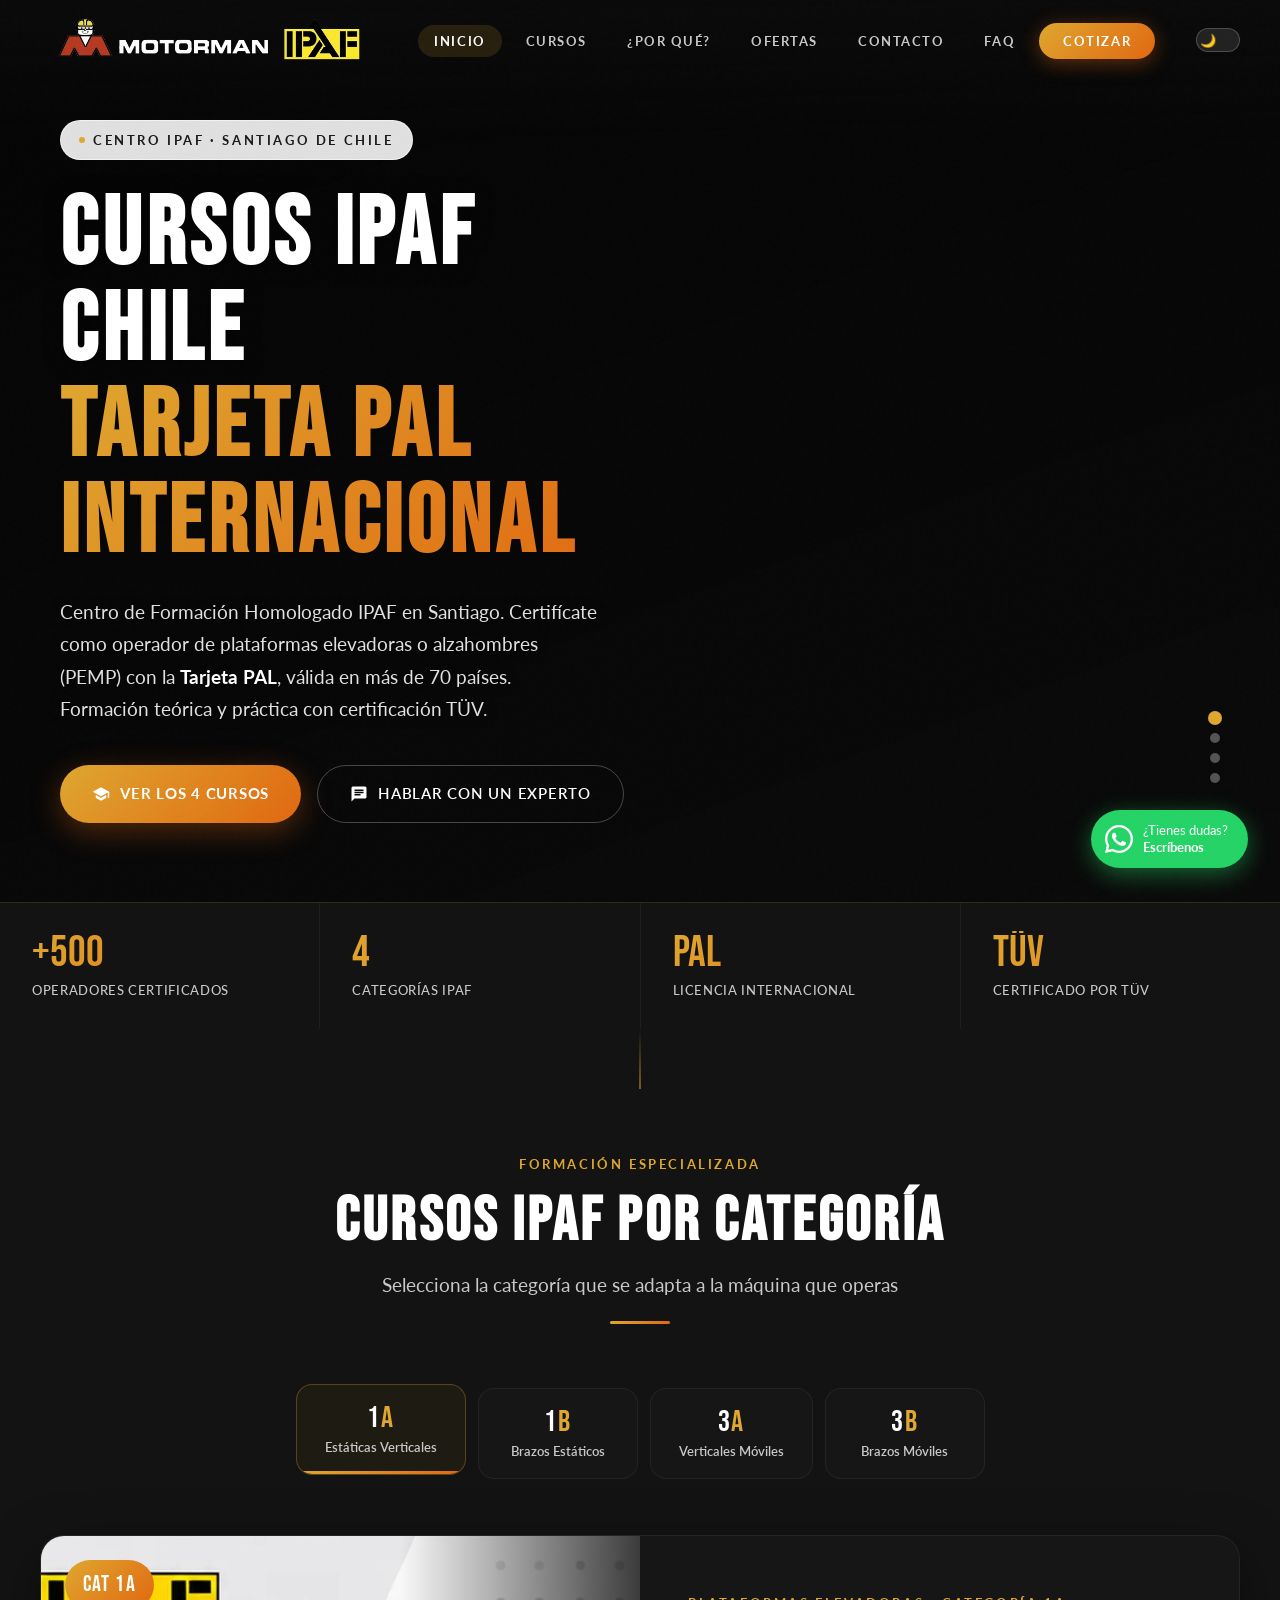
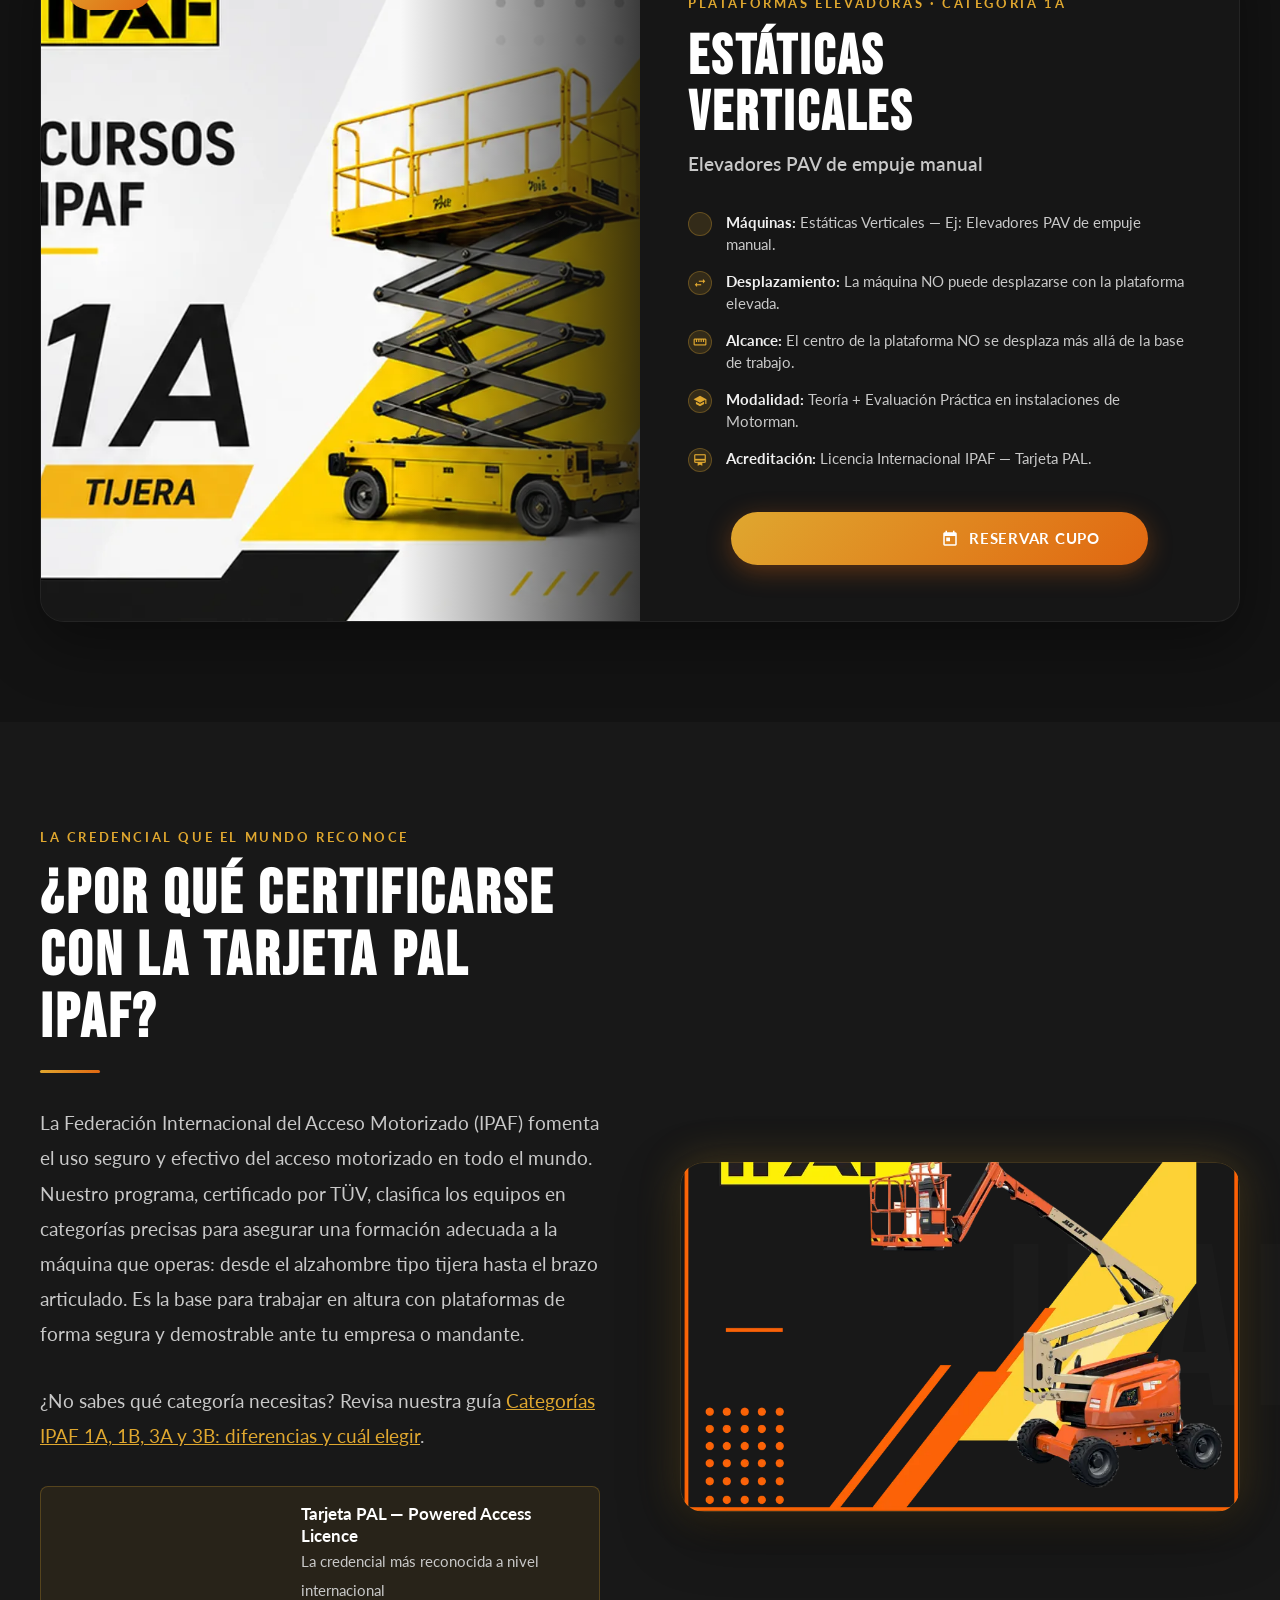
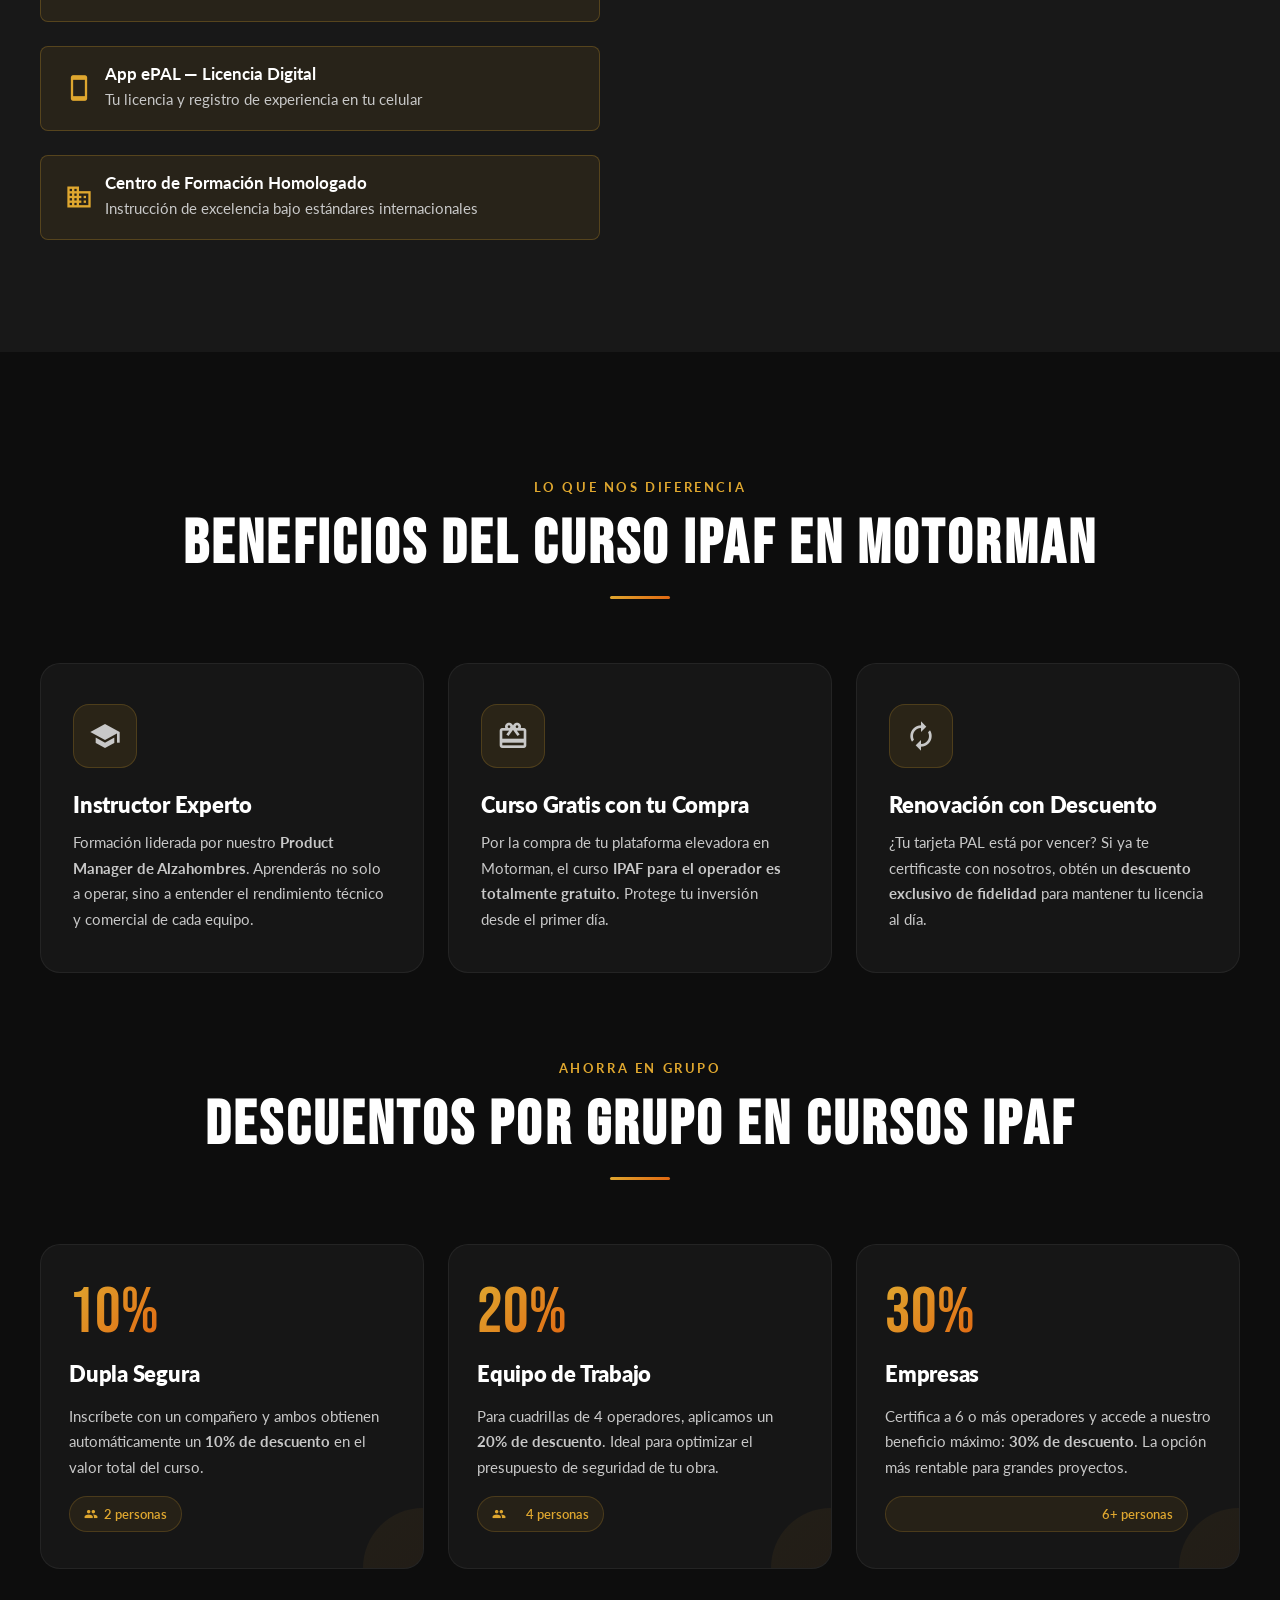
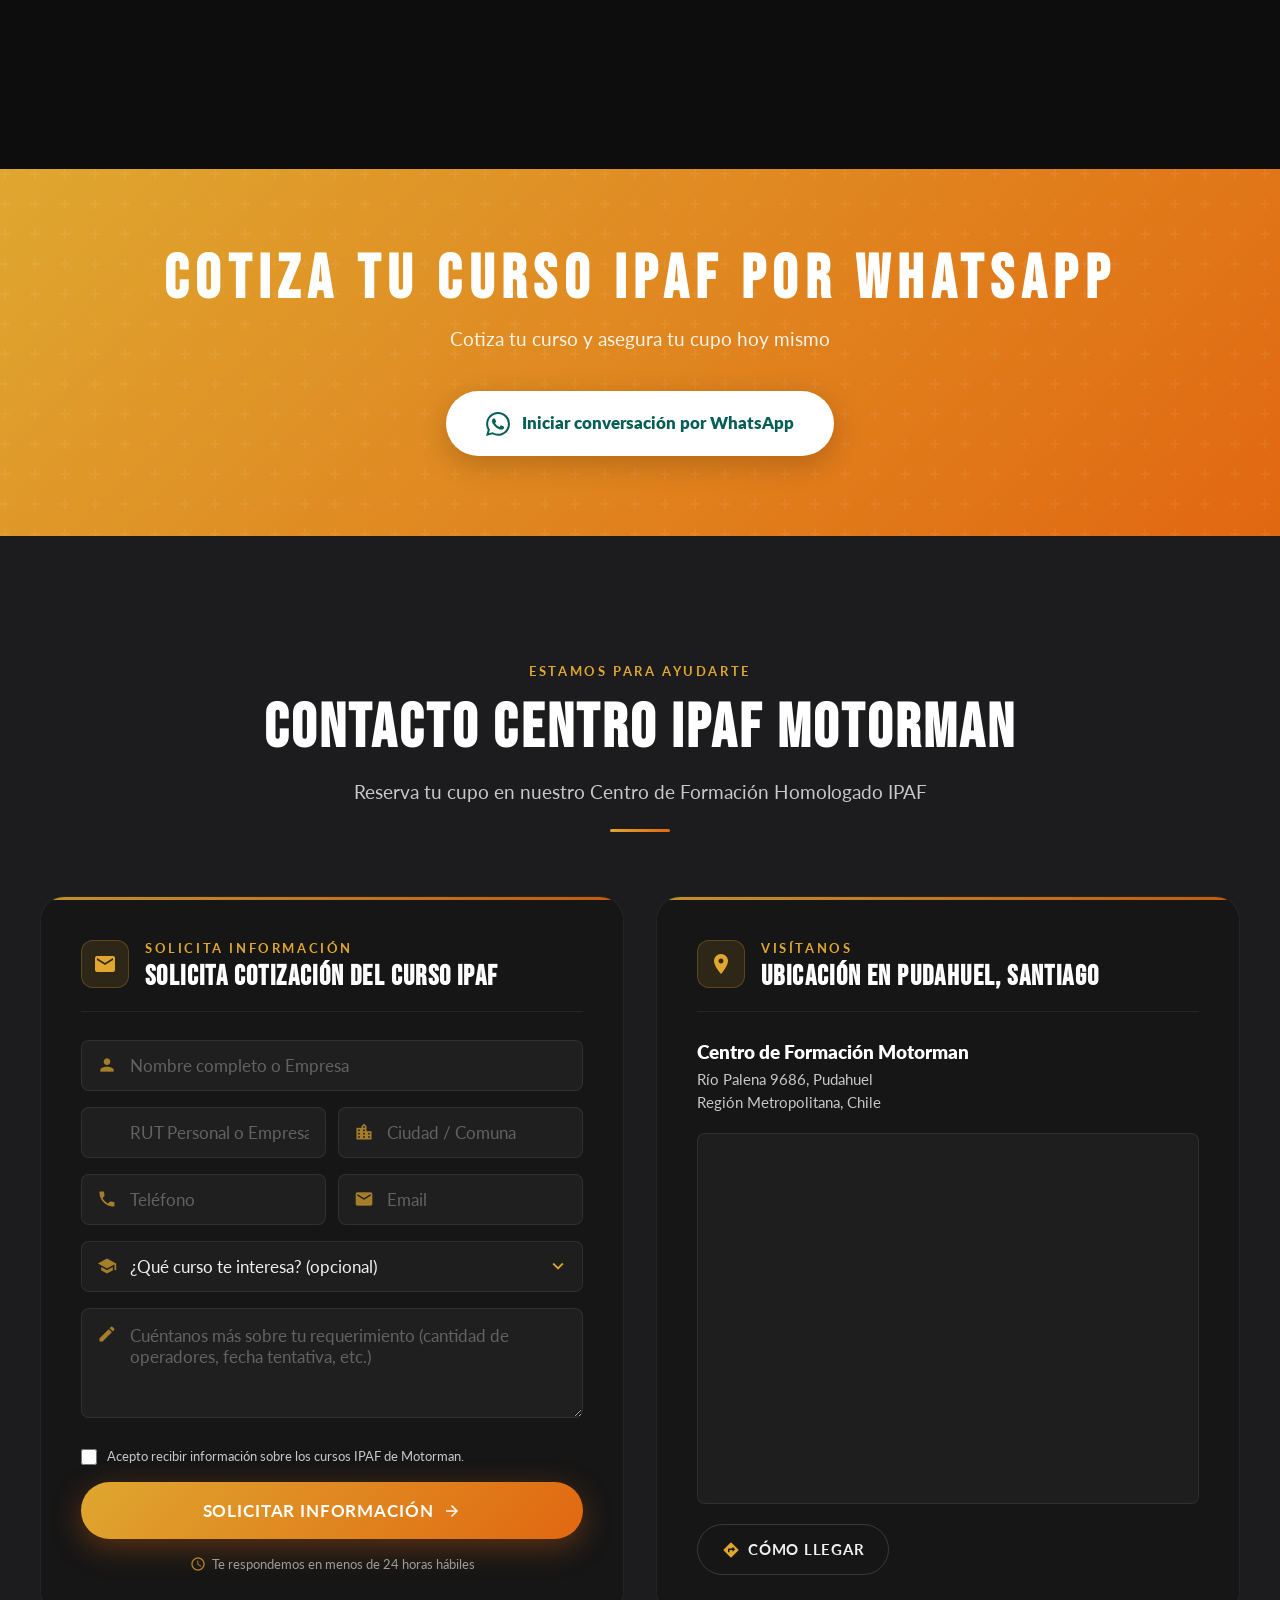
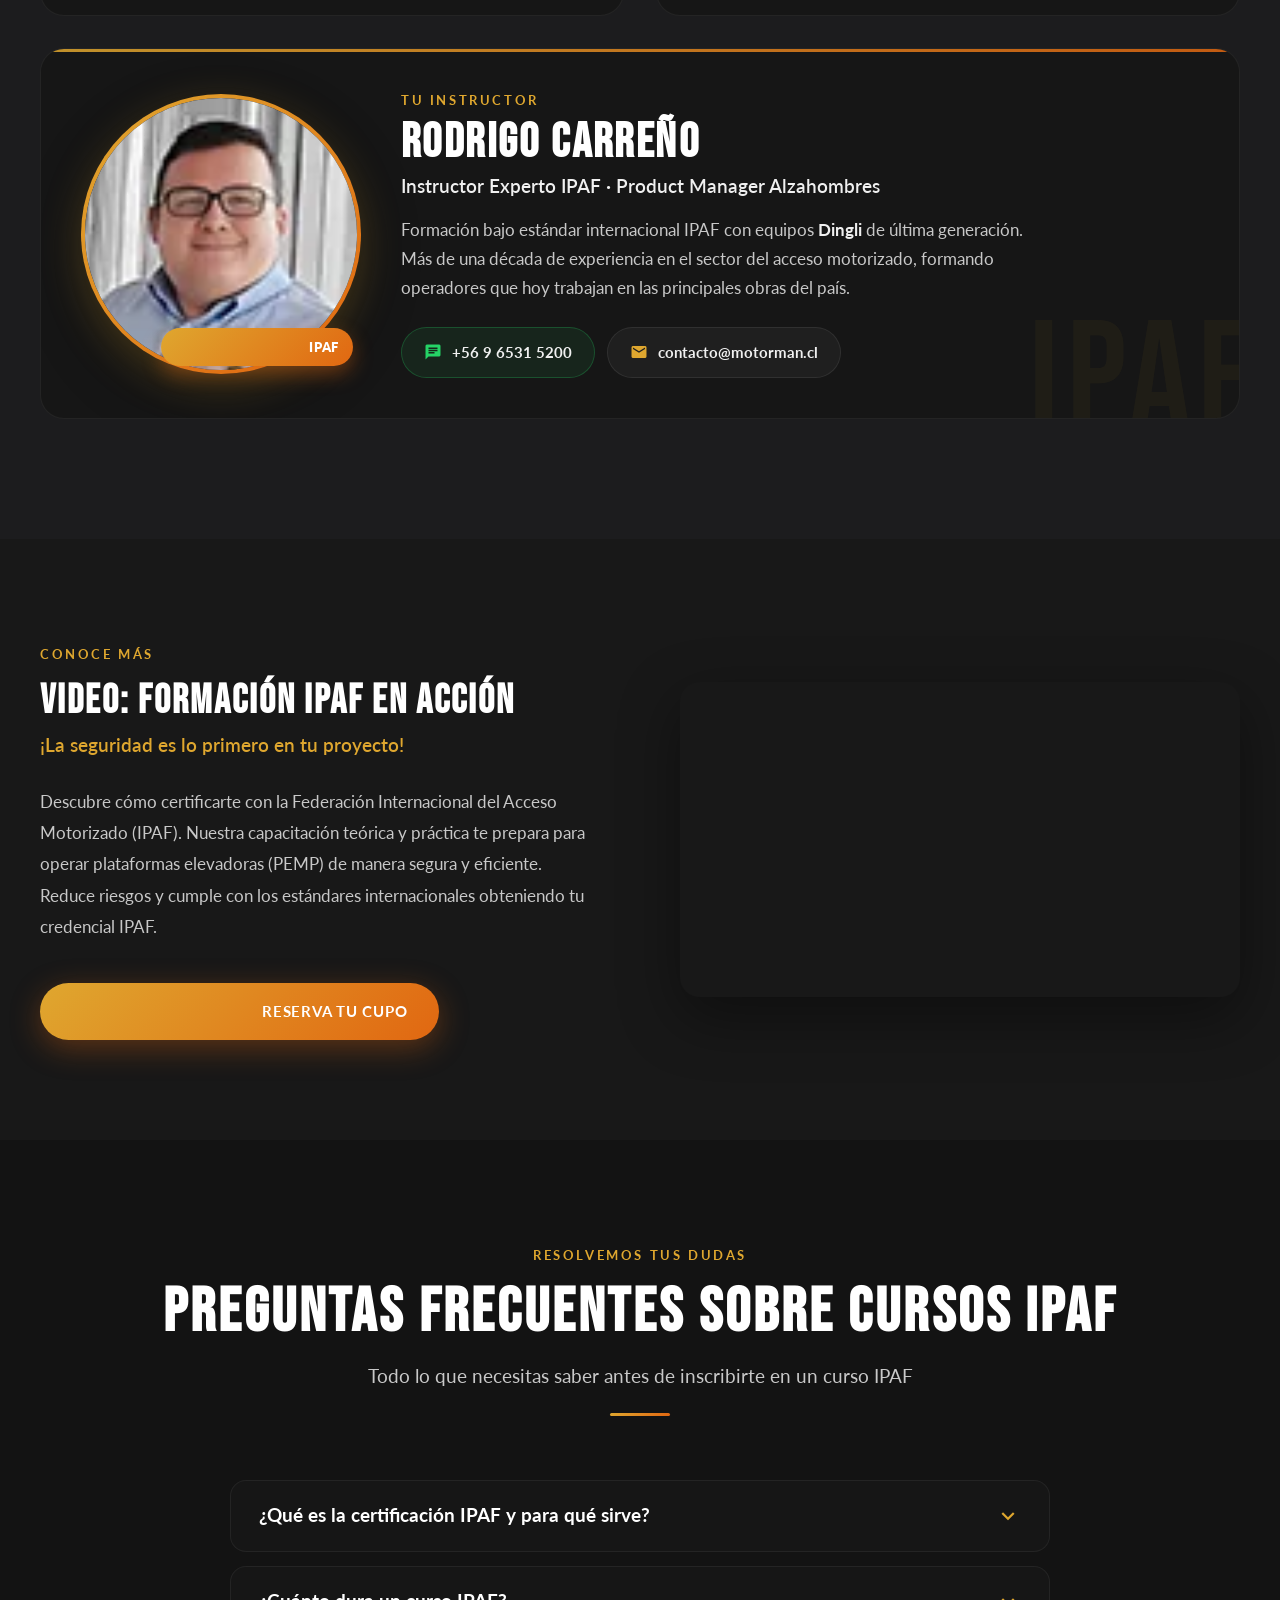
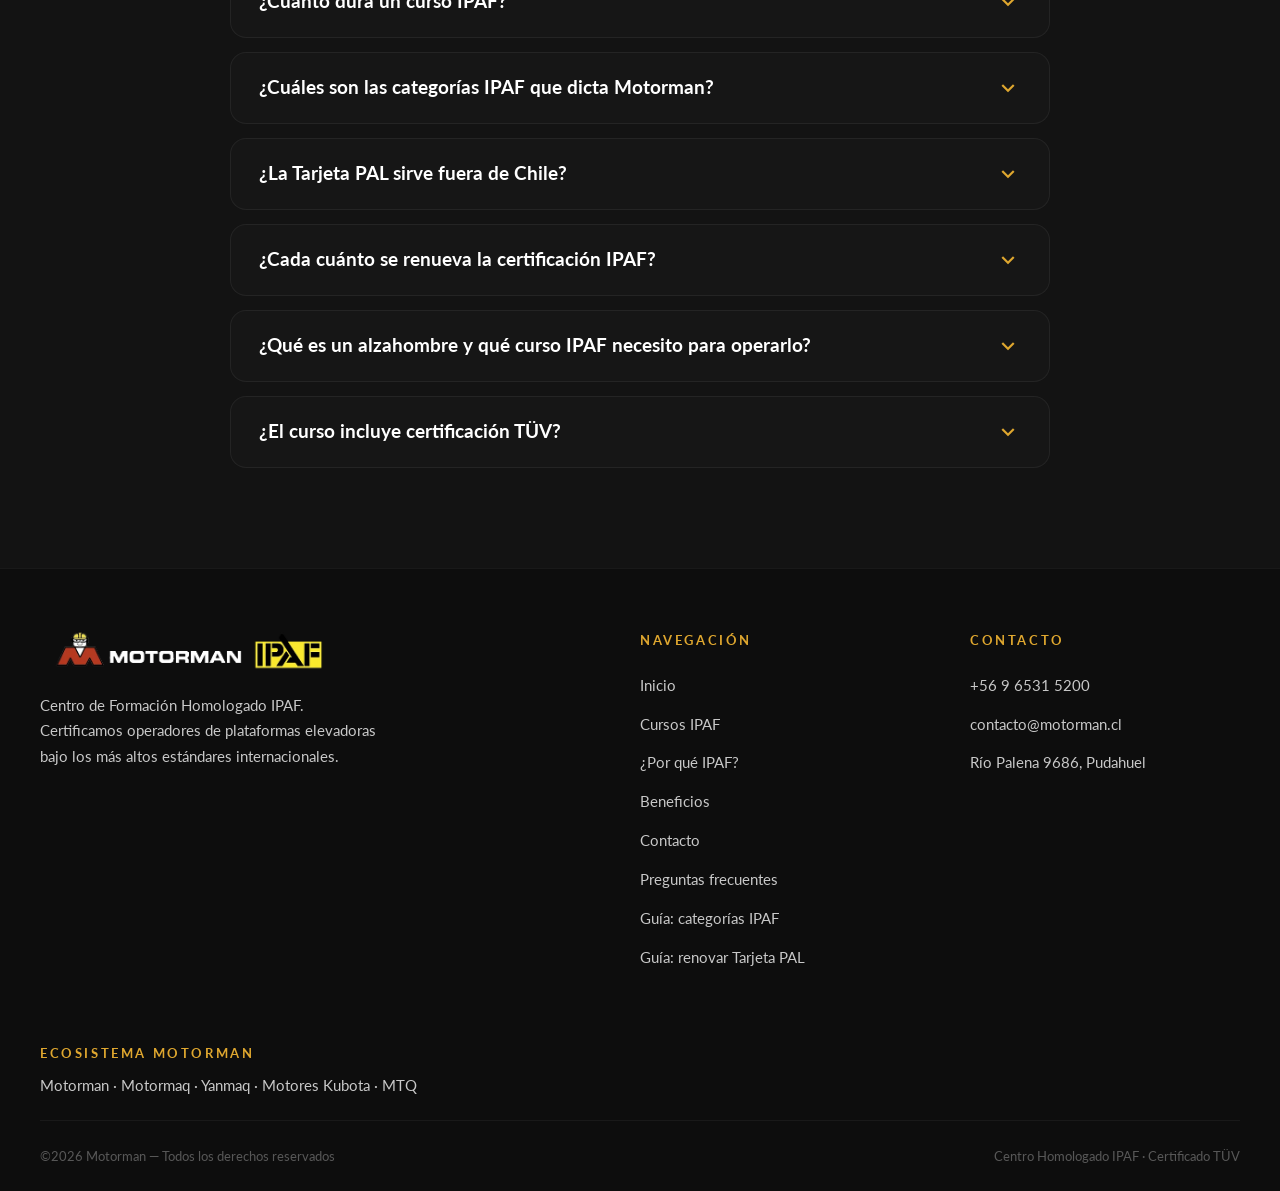
==== commit eabc34b6: "SEO ronda 2: guías long-tail, keywords locales y limpieza - Nuevas guías /guias/categorias-ipaf/ y /" ====
--- a/index.html
+++ b/index.html
@@ -69,7 +69,7 @@
 </script>
 
 <!-- ===== HOJA DE ESTILOS EXTERNA ===== -->
-<link rel="stylesheet" href="styles.css?v=4">
+<link rel="stylesheet" href="styles.css?v=5">
 
 
 <!-- ===== JSON-LD: Organization + LocalBusiness + WebSite + WebPage + Service + Course ===== -->
@@ -298,7 +298,15 @@
       "name": "¿Cada cuánto se renueva la certificación IPAF?",
       "acceptedAnswer": {
         "@type": "Answer",
-        "text": "La Tarjeta PAL tiene una vigencia de 5 años. Para su renovación, el operador debe asistir a un curso de actualización con un centro homologado IPAF como Motorman."
+        "text": "La Tarjeta PAL tiene una vigencia de 5 años. Para su renovación, el operador debe asistir a un curso de actualización con un centro homologado IPAF como Motorman. Paso a paso en la guía cómo renovar la Tarjeta PAL."
+      }
+    },
+    {
+      "@type": "Question",
+      "name": "¿Qué es un alzahombre y qué curso IPAF necesito para operarlo?",
+      "acceptedAnswer": {
+        "@type": "Answer",
+        "text": "En Chile se le llama alzahombre a la plataforma elevadora móvil de personal (PEMP) usada para trabajo en altura. La categoría IPAF depende del equipo: 3A para tijeras autopropulsadas, 3B para brazos articulados o telescópicos autopropulsados, 1A para verticales de empuje manual y 1B para brazos sobre camión o remolque. Ver diferencias entre categorías IPAF."
       }
     },
     {
@@ -415,7 +423,7 @@
         Cursos IPAF Chile
         <span class="accent">Tarjeta PAL Internacional</span>
       </h1>
-      <p class="hero-desc">Centro de Formación Homologado IPAF en Santiago. Certifícate como operador de plataformas elevadoras (PEMP) con la <strong>Tarjeta PAL</strong>, válida en más de 70 países. Formación teórica y práctica con certificación TÜV.</p>
+      <p class="hero-desc">Centro de Formación Homologado IPAF en Santiago. Certifícate como operador de plataformas elevadoras o alzahombres (PEMP) con la <strong>Tarjeta PAL</strong>, válida en más de 70 países. Formación teórica y práctica con certificación TÜV.</p>
       <div class="hero-actions">
         <a href="#cursos" class="btn-primary-gold">
           <span class="material-icons" aria-hidden="true" style="font-size:18px!important">school</span>
@@ -680,7 +688,10 @@
           <div class="section-line" style="margin:20px 0 0;"></div>
         </div>
         <p class="why-body">
-          La Federación Internacional del Acceso Motorizado (IPAF) fomenta el uso seguro y efectivo del acceso motorizado en todo el mundo. Nuestro programa, certificado por TÜV, clasifica los equipos en categorías precisas para asegurar una formación adecuada a la máquina que operas.
+          La Federación Internacional del Acceso Motorizado (IPAF) fomenta el uso seguro y efectivo del acceso motorizado en todo el mundo. Nuestro programa, certificado por TÜV, clasifica los equipos en categorías precisas para asegurar una formación adecuada a la máquina que operas: desde el alzahombre tipo tijera hasta el brazo articulado. Es la base para trabajar en altura con plataformas de forma segura y demostrable ante tu empresa o mandante.
+        </p>
+        <p class="why-body" style="margin-top:12px;">
+          ¿No sabes qué categoría necesitas? Revisa nuestra guía <a href="/guias/categorias-ipaf/" style="color:var(--gold);text-decoration:underline;">Categorías IPAF 1A, 1B, 3A y 3B: diferencias y cuál elegir</a>.
         </p>
         <div class="why-pal-badge">
           <span class="material-icons">verified</span>
@@ -706,10 +717,12 @@
       </div>
       <div class="why-media reveal reveal-delay-2">
         <div class="why-video-wrap">
-          <video controls preload="none" title="Plataforma elevadora en movimiento — Formación IPAF Motorman">
-            <source src="video/formacion-ipaf-plataforma-elevadora.mp4" type="video/mp4">
-            Tu navegador no soporta video.
-          </video>
+          <!-- Mientras video/formacion-ipaf-plataforma-elevadora.mp4 sea un placeholder vacío se muestra
+               una imagen (un <video> sin archivo deja un reproductor roto). Cuando exista el video, volver a:
+               <video controls preload="none" poster="img/cursos/curso-ipaf-categoria-3b.webp" title="Plataforma elevadora en movimiento — Formación IPAF Motorman">
+                 <source src="video/formacion-ipaf-plataforma-elevadora.mp4" type="video/mp4">
+               </video> -->
+          <img src="img/cursos/curso-ipaf-categoria-3b.webp" alt="Alzahombre de brazo articulado, categoría IPAF 3B — Formación Motorman" width="900" height="900" loading="lazy" decoding="async">
           <div class="why-video-overlay"></div>
         </div>
       </div>
@@ -753,7 +766,7 @@
 
     <!-- Ofertas -->
     <div class="section-header reveal" style="margin-top:80px;">
-      <span class="section-eyebrow">Tiempo Limitado</span>
+      <span class="section-eyebrow">Ahorra en Grupo</span>
       <h2 class="section-title">Descuentos por Grupo en Cursos IPAF</h2>
       <div class="section-line"></div>
     </div>
@@ -1058,7 +1071,17 @@
           <span class="material-icons faq-icon" aria-hidden="true">expand_more</span>
         </summary>
         <div class="faq-a">
-          La Tarjeta PAL tiene una vigencia de <strong>5 años</strong>. Para su renovación, el operador debe asistir a un curso de actualización con un centro homologado IPAF como Motorman.
+          La Tarjeta PAL tiene una vigencia de <strong>5 años</strong>. Para su renovación, el operador debe asistir a un curso de actualización con un centro homologado IPAF como Motorman. Paso a paso en la guía <a href="/guias/renovar-tarjeta-pal/" style="color:var(--gold);text-decoration:underline;">cómo renovar la Tarjeta PAL</a>.
+        </div>
+      </details>
+
+      <details class="faq-item">
+        <summary>
+          <span class="faq-q">¿Qué es un alzahombre y qué curso IPAF necesito para operarlo?</span>
+          <span class="material-icons faq-icon" aria-hidden="true">expand_more</span>
+        </summary>
+        <div class="faq-a">
+          En Chile se le llama <strong>alzahombre</strong> a la plataforma elevadora móvil de personal (PEMP) usada para trabajo en altura. La categoría IPAF depende del equipo: <strong>3A</strong> para tijeras autopropulsadas, <strong>3B</strong> para brazos articulados o telescópicos autopropulsados, <strong>1A</strong> para verticales de empuje manual y <strong>1B</strong> para brazos sobre camión o remolque. Ver <a href="/guias/categorias-ipaf/" style="color:var(--gold);text-decoration:underline;">diferencias entre categorías IPAF</a>.
         </div>
       </details>
 
@@ -1093,6 +1116,8 @@
           <li><a href="#beneficios">Beneficios</a></li>
           <li><a href="#contact">Contacto</a></li>
           <li><a href="#faq">Preguntas frecuentes</a></li>
+          <li><a href="/guias/categorias-ipaf/">Guía: categorías IPAF</a></li>
+          <li><a href="/guias/renovar-tarjeta-pal/">Guía: renovar Tarjeta PAL</a></li>
         </ul>
       </div>
       <div>
--- a/styles.css
+++ b/styles.css
@@ -993,6 +993,7 @@
   box-shadow: var(--shadow-card), var(--shadow-gold);
   position: relative;
 }
+.why-video-wrap img { width: 100%; aspect-ratio: 16 / 10; object-fit: cover; }
 .why-video-wrap video {
   width: 100%;
   display: block;
@@ -2347,4 +2348,73 @@
     display: block;
   }
 }
-* { -webkit-tap-highlight-color: rgba(223,167,47,0.2); }+* { -webkit-tap-highlight-color: rgba(223,167,47,0.2); }
+/* =========================================
+   GUÍAS (/guias/*) — páginas de contenido
+   ========================================= */
+.guia-header { background: rgba(13,13,13,0.95); border-bottom: 1px solid rgba(223,167,47,0.15); }
+body.light .guia-header { background: rgba(244,244,244,0.97); }
+.guia-header-links { display: flex; align-items: center; gap: 8px; }
+.guia-header-links a {
+  font-size: var(--fs-xs); font-weight: 700; letter-spacing: var(--tracking-wider);
+  text-transform: uppercase; color: var(--text); padding: 8px 16px; border-radius: 40px;
+}
+.guia-header-links a:hover { color: var(--gold); }
+.guia-header-links .guia-cta { background: var(--gradient); color: #0d0d0d; }
+.guia-header-links .guia-cta:hover { color: #0d0d0d; filter: brightness(1.08); }
+
+.guia { padding: 130px 0 90px; background: var(--sec-b); }
+.guia .container { max-width: 820px; }
+.guia-breadcrumb { font-size: var(--fs-xs); color: var(--text); margin-bottom: 24px; }
+.guia-breadcrumb ol { list-style: none; display: flex; flex-wrap: wrap; gap: 6px; padding: 0; margin: 0; }
+.guia-breadcrumb li + li::before { content: "›"; margin-right: 6px; color: var(--gold); }
+.guia-breadcrumb a { color: var(--gold); }
+.guia h1 {
+  font-family: var(--font-display); font-size: var(--fs-3xl); letter-spacing: var(--tracking-wide);
+  color: var(--white); line-height: var(--lh-tight); margin-bottom: 16px;
+}
+.guia-meta { font-size: var(--fs-sm); color: var(--text); opacity: .8; margin-bottom: 32px; }
+.guia-lead { font-size: var(--fs-md); color: var(--text-light); margin-bottom: 32px; }
+.guia h2 {
+  font-family: var(--font-display); font-size: var(--fs-2xl); letter-spacing: var(--tracking-wide);
+  color: var(--white); margin: 48px 0 14px; line-height: var(--lh-snug);
+}
+.guia h3 { font-size: var(--fs-lg); color: var(--gold); margin: 28px 0 8px; }
+.guia p, .guia li { color: var(--text); margin-bottom: 12px; }
+.guia ul, .guia ol.guia-pasos { padding-left: 22px; margin-bottom: 16px; }
+.guia a:not(.btn-primary-gold) { color: var(--gold); text-decoration: underline; }
+.guia strong { color: var(--text-light); }
+.guia-resumen {
+  background: rgba(223,167,47,0.07); border: 1px solid rgba(223,167,47,0.3);
+  border-radius: var(--radius-sm); padding: 20px 24px; margin-bottom: 32px;
+}
+.guia-resumen p:last-child { margin-bottom: 0; }
+.guia-tabla { overflow-x: auto; margin: 16px 0 24px; border: 1px solid rgba(255,255,255,0.08); border-radius: var(--radius-sm); }
+.guia-tabla table { border-collapse: collapse; width: 100%; min-width: 620px; font-size: var(--fs-sm); }
+.guia-tabla th, .guia-tabla td { text-align: left; padding: 12px 14px; border-bottom: 1px solid rgba(255,255,255,0.06); vertical-align: top; color: var(--text); }
+.guia-tabla th { color: var(--gold); font-size: var(--fs-xs); letter-spacing: var(--tracking-wider); text-transform: uppercase; }
+.guia-tabla tr:last-child td { border-bottom: 0; }
+.guia-tabla td:first-child { font-weight: 700; color: var(--text-light); white-space: nowrap; }
+.guia-cta-box {
+  margin-top: 48px; padding: 28px; border-radius: var(--radius);
+  background: var(--dark3); border: 1px solid rgba(223,167,47,0.25);
+  display: flex; flex-wrap: wrap; gap: 16px; align-items: center; justify-content: space-between;
+}
+.guia-cta-box p { margin: 0; color: var(--text-light); font-size: var(--fs-md); }
+.guia-relacionadas { margin-top: 40px; }
+
+body.light .guia { background: #f4f4f4; }
+body.light .guia h1, body.light .guia h2 { color: #111; }
+body.light .guia p, body.light .guia li, body.light .guia-tabla td, body.light .guia-breadcrumb, body.light .guia-meta { color: #444; }
+body.light .guia strong, body.light .guia-lead, body.light .guia-tabla td:first-child, body.light .guia-cta-box p { color: #111; }
+body.light .guia a:not(.btn-primary-gold), body.light .guia-breadcrumb a, body.light .guia h3 { color: #a4700b; }
+body.light .guia-tabla { border-color: rgba(0,0,0,0.1); }
+body.light .guia-tabla th, body.light .guia-tabla td { border-bottom-color: rgba(0,0,0,0.07); }
+body.light .guia-tabla th { color: #a4700b; }
+body.light .guia-cta-box { background: #fff; }
+
+@media (max-width: 768px) {
+  .guia { padding: 100px 0 60px; }
+  .guia-header-links a:not(.guia-cta) { display: none; }
+  .guia-cta-box { padding: 20px; }
+}
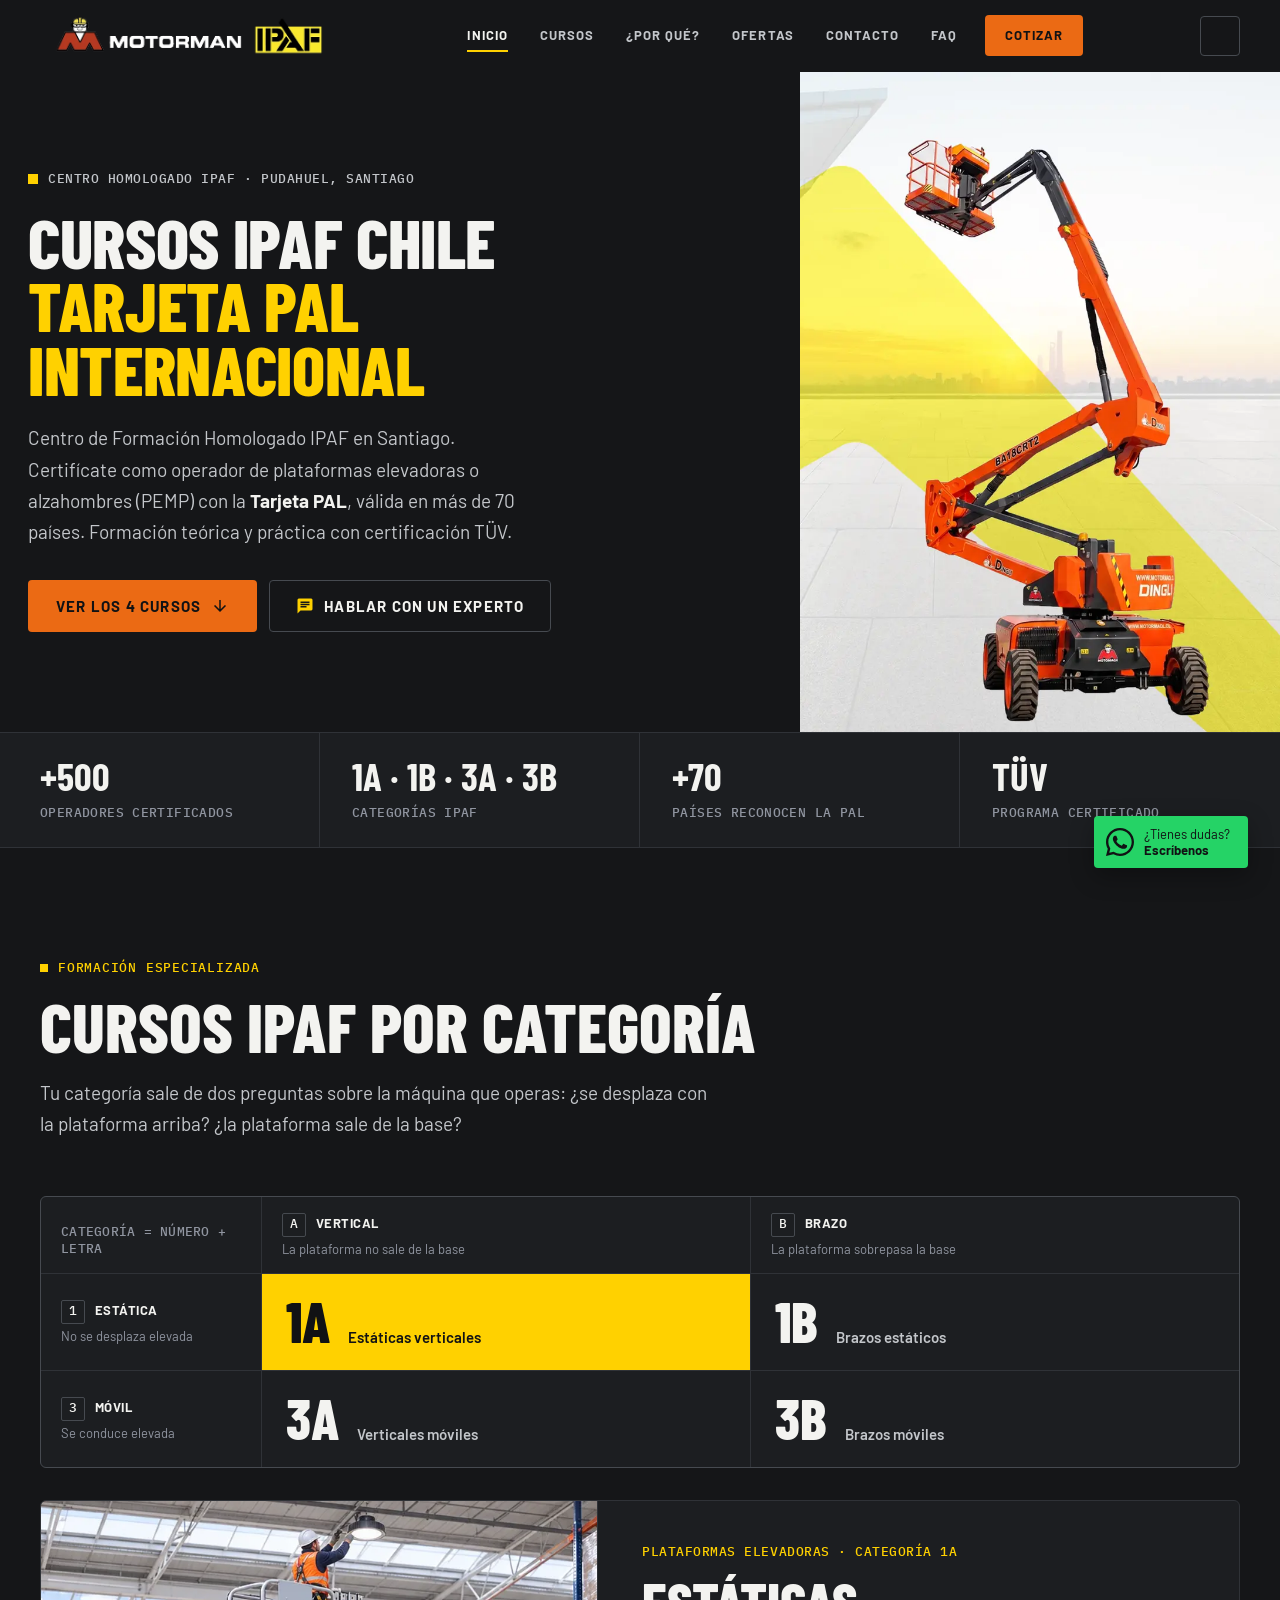
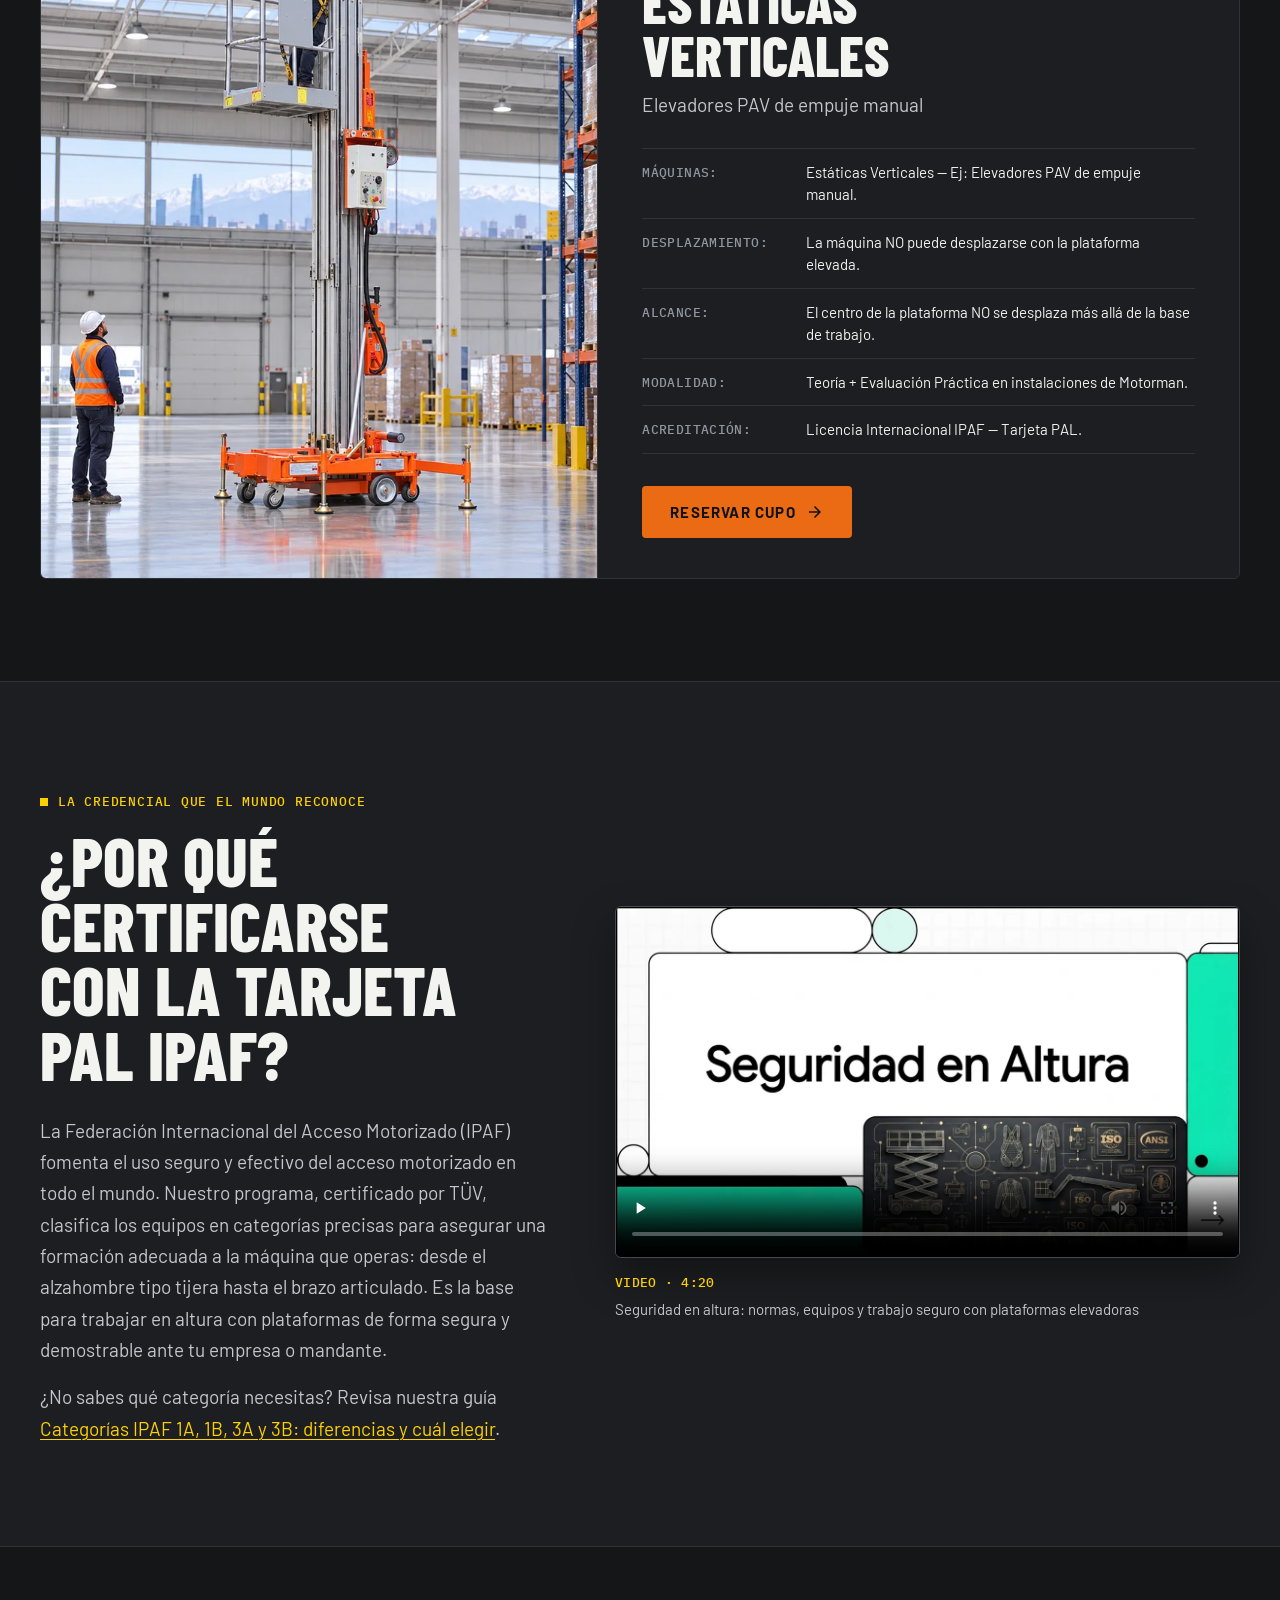
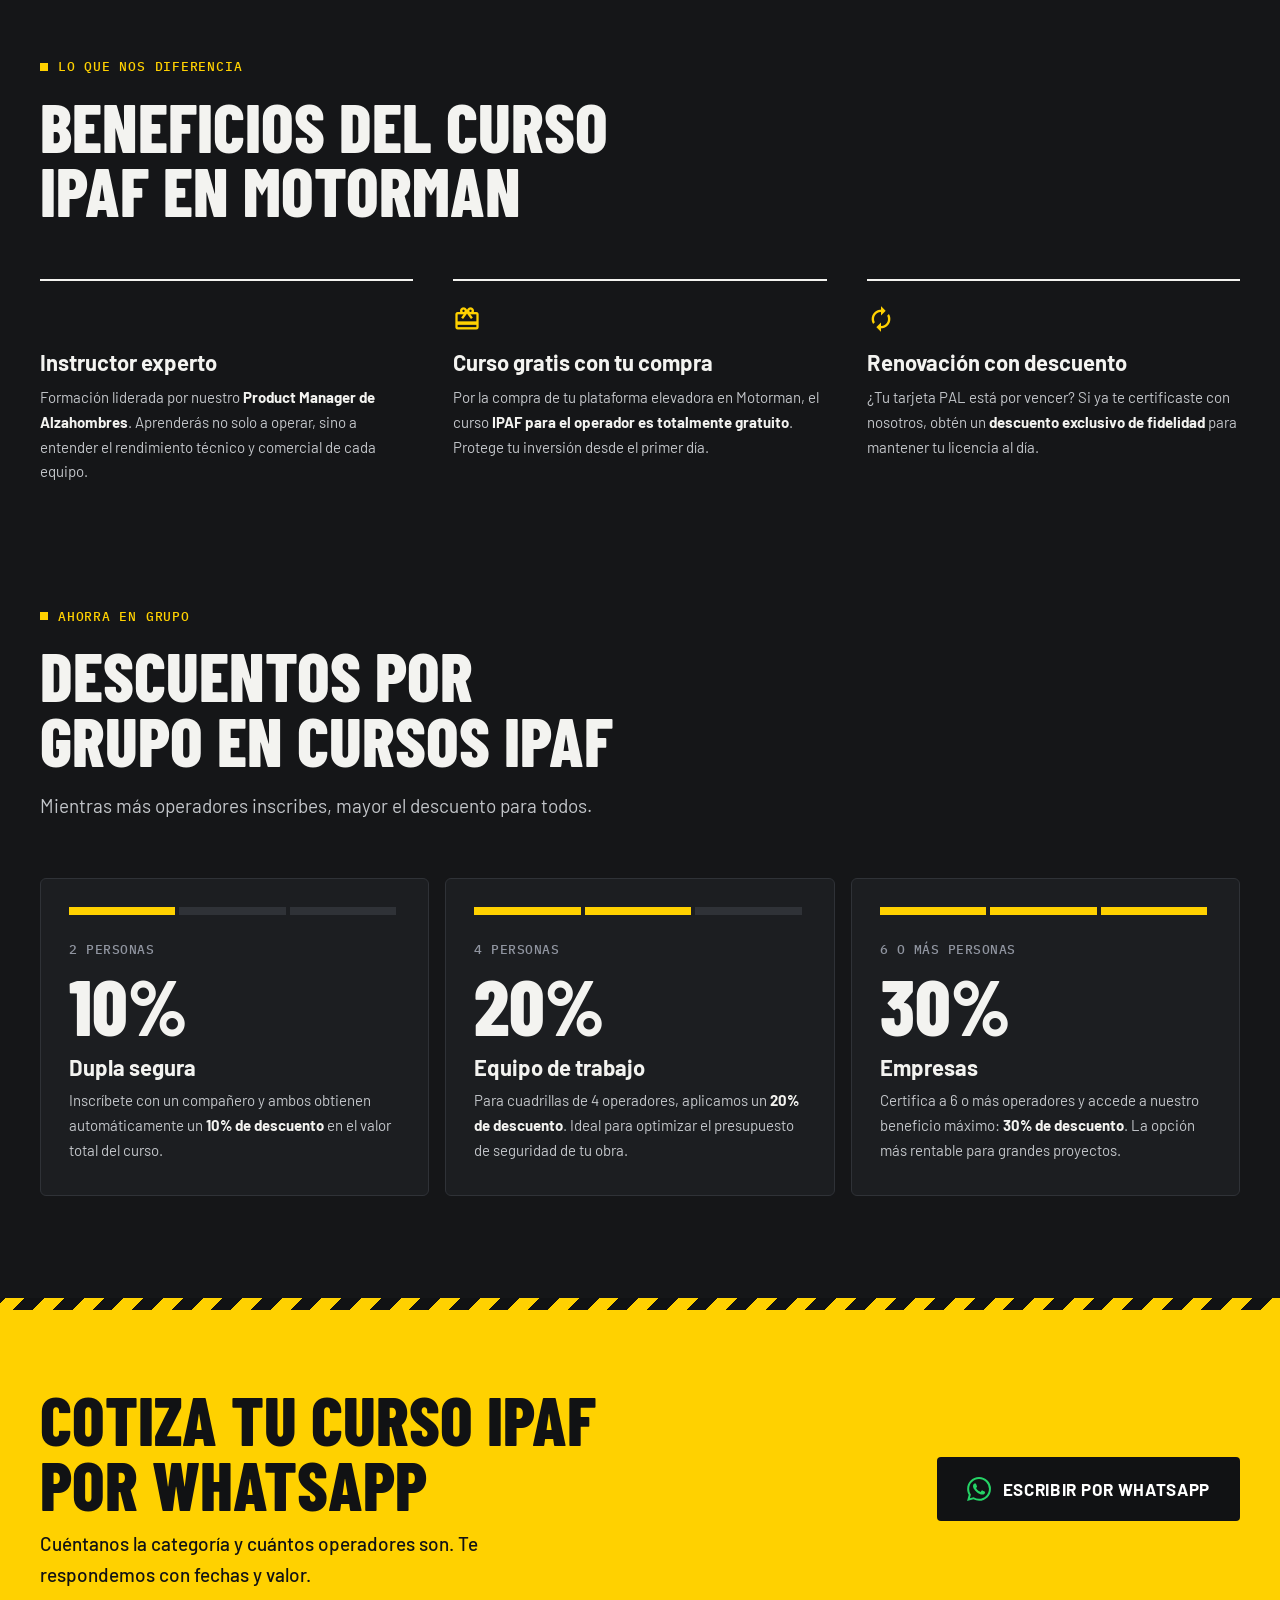
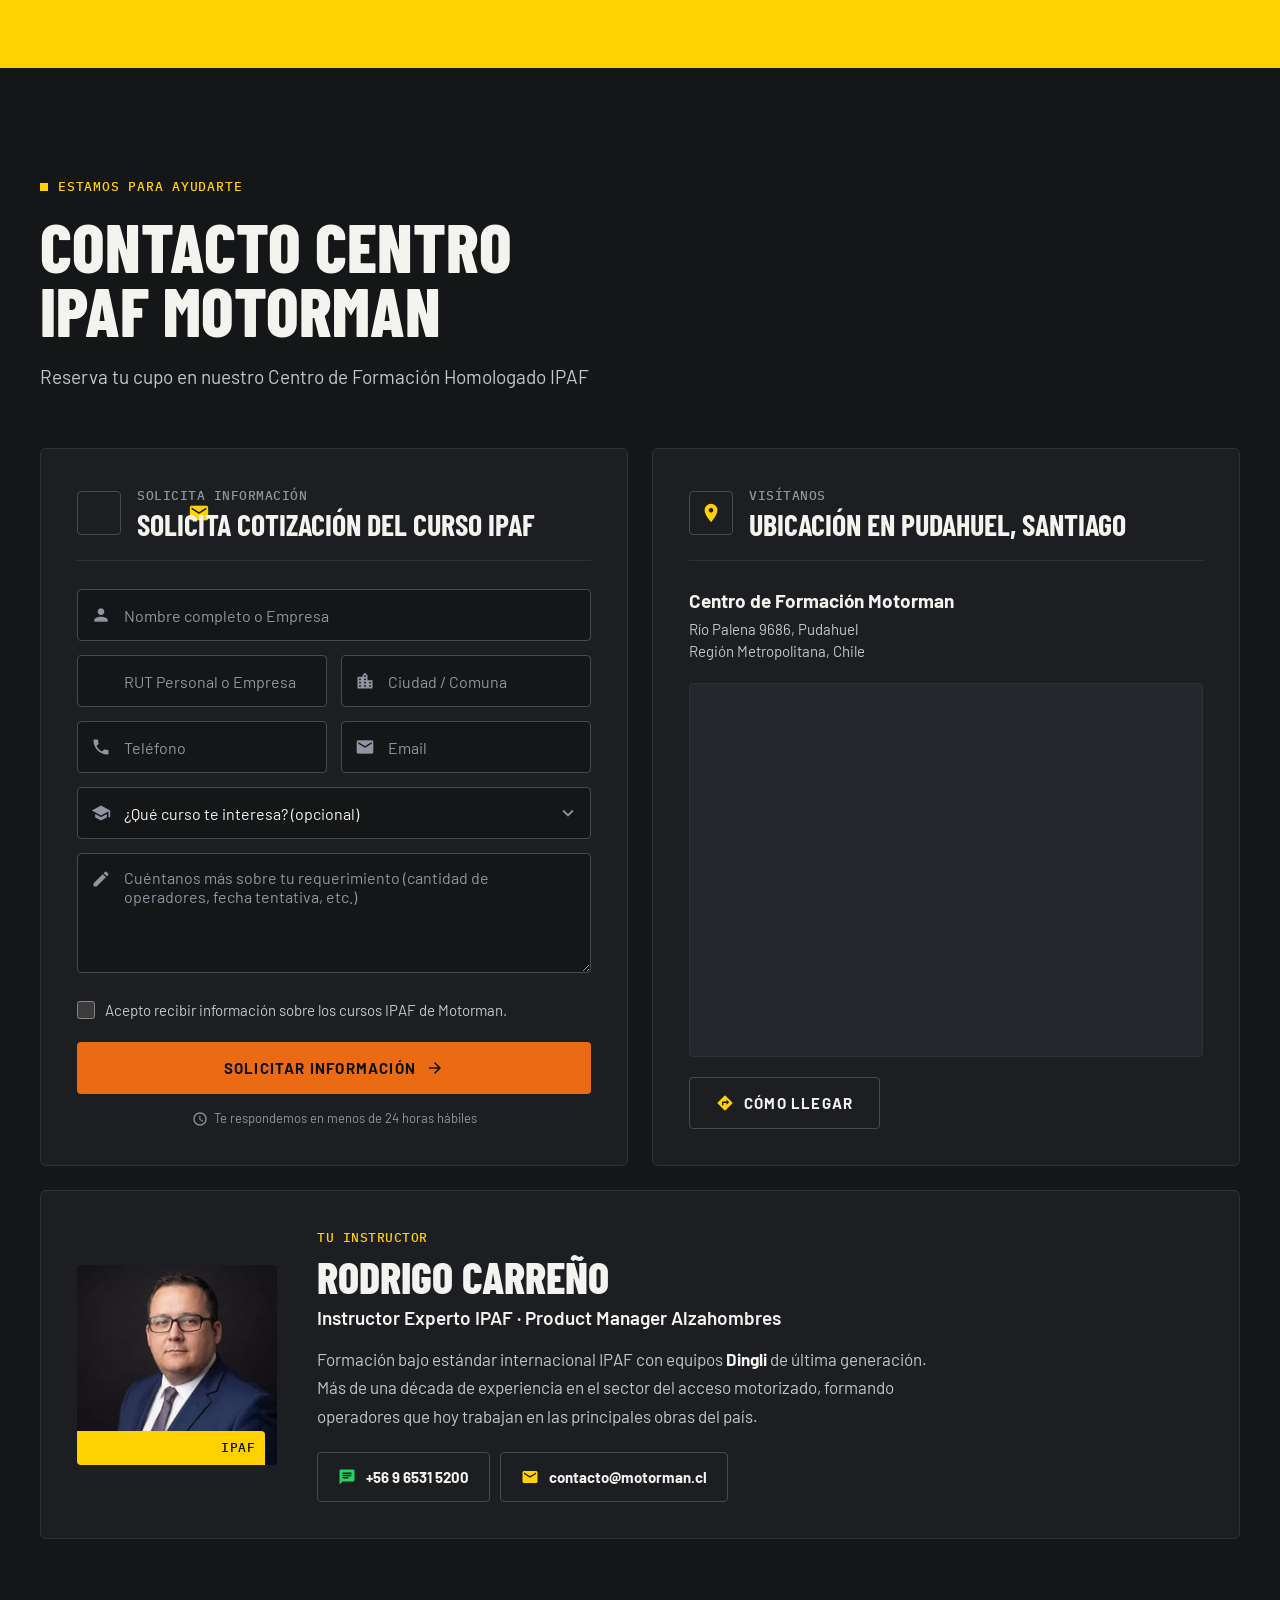
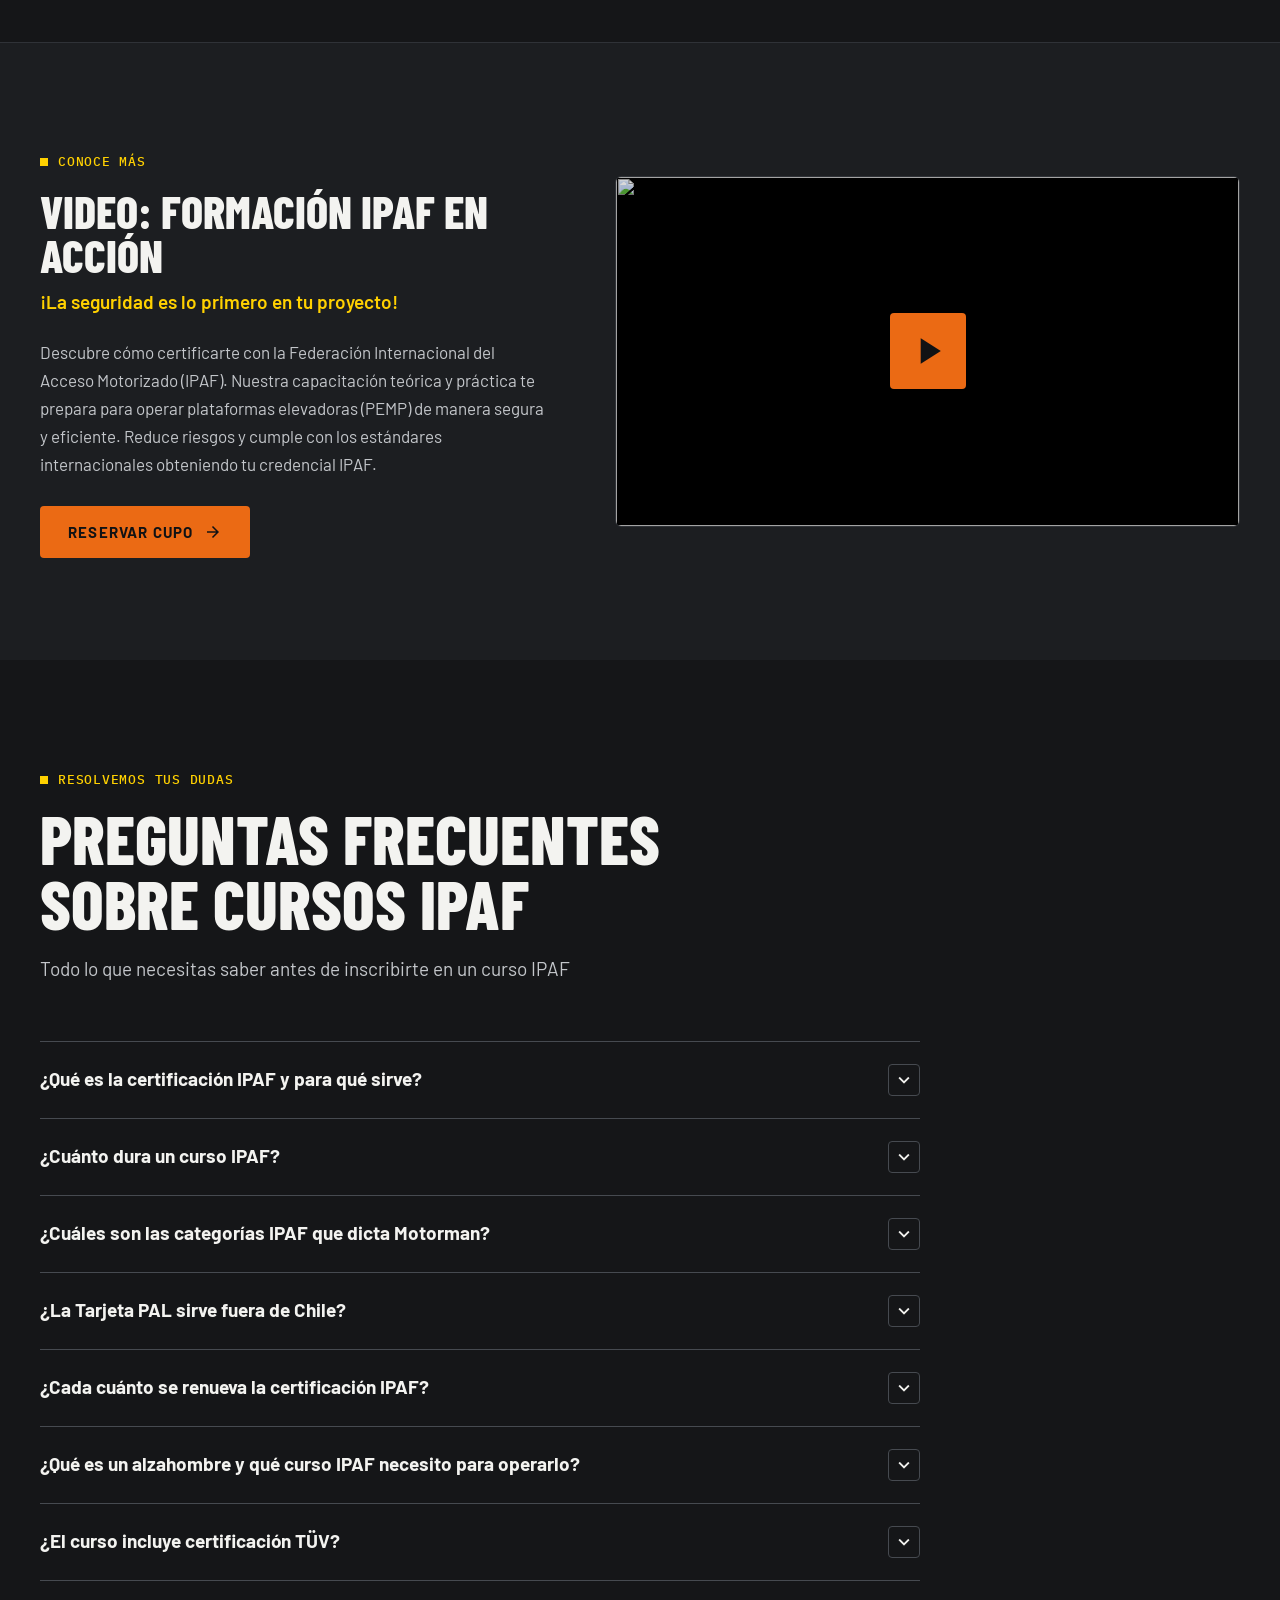
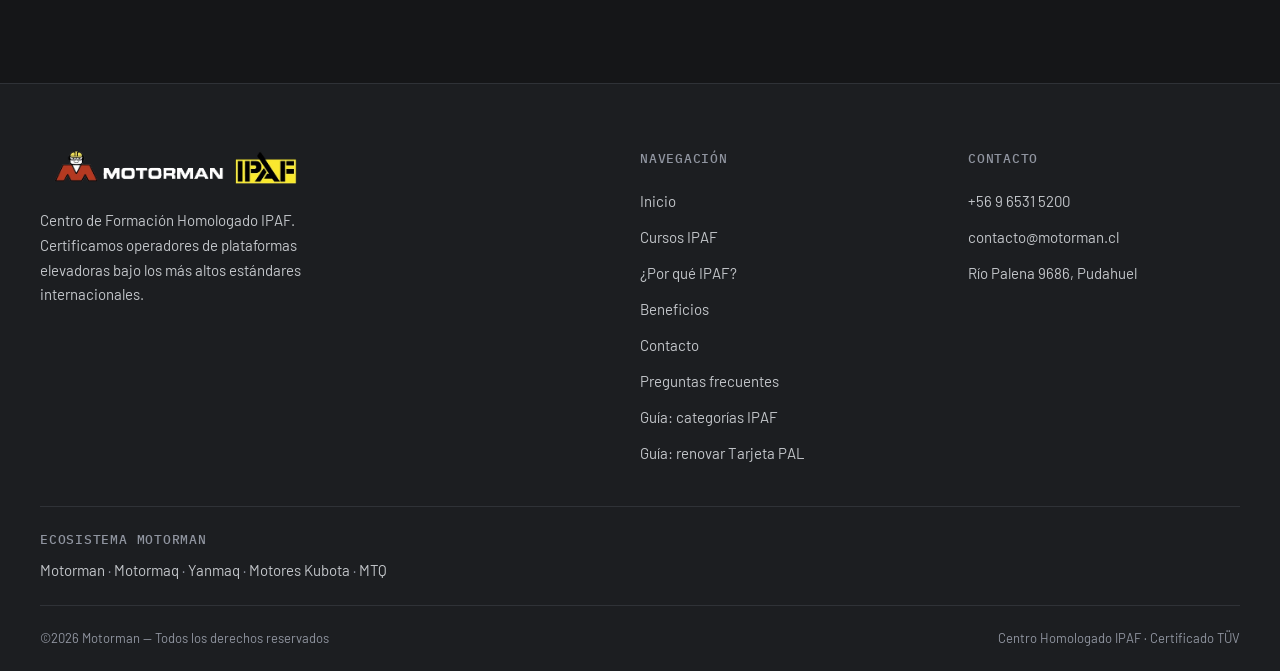
==== commit 7b130656: "Rediseño visual: señalética industrial, matriz IPAF, fotos de curso y video - Nuevo sistema visual (" ====
--- a/index.html
+++ b/index.html
@@ -13,7 +13,7 @@
 <meta name="geo.placename" content="Pudahuel, Santiago, Chile">
 <meta name="geo.position" content="-33.4172;-70.7595">
 <meta name="ICBM" content="-33.4172, -70.7595">
-<meta name="theme-color" content="#0d0d0d">
+<meta name="theme-color" content="#151618">
 
 <!-- Dominio único: https://ipaf.cl/ (sin www). www y http redirigen 301 vía .htaccess -->
 <link rel="canonical" href="https://ipaf.cl/">
@@ -45,14 +45,16 @@
 <!-- ===== FONTS (preconnect + preload del CSS de Google Fonts) ===== -->
 <link rel="preconnect" href="https://fonts.googleapis.com">
 <link rel="preconnect" href="https://fonts.gstatic.com" crossorigin>
-<link rel="preload" as="style" href="https://fonts.googleapis.com/css2?family=Bebas+Neue&family=Lato:wght@300;400;700;900&display=swap">
-<link rel="stylesheet" href="https://fonts.googleapis.com/css2?family=Bebas+Neue&family=Lato:wght@300;400;700;900&display=swap">
-<link rel="stylesheet" href="https://fonts.googleapis.com/icon?family=Material+Icons" media="print" onload="this.media='all'">
-<noscript><link rel="stylesheet" href="https://fonts.googleapis.com/icon?family=Material+Icons"></noscript>
+<!-- Barlow Condensed (display, nace de la señalética vial) + Barlow (texto) + IBM Plex Mono (rótulos tipo placa técnica) -->
+<link rel="preload" as="style" href="https://fonts.googleapis.com/css2?family=Barlow+Condensed:wght@600;700;800&family=Barlow:ital,wght@0,400;0,500;0,600;0,700;1,400&family=IBM+Plex+Mono:wght@500&display=swap">
+<link rel="stylesheet" href="https://fonts.googleapis.com/css2?family=Barlow+Condensed:wght@600;700;800&family=Barlow:ital,wght@0,400;0,500;0,600;0,700;1,400&family=IBM+Plex+Mono:wght@500&display=swap">
+<!-- display=block: evita que se vea el nombre del ícono ("school", "call") mientras carga la fuente -->
+<link rel="stylesheet" href="https://fonts.googleapis.com/icon?family=Material+Icons&display=block" media="print" onload="this.media='all'">
+<noscript><link rel="stylesheet" href="https://fonts.googleapis.com/icon?family=Material+Icons&display=block"></noscript>
 
 <!-- ===== PRELOAD del HERO (mejora LCP) ===== -->
-<link rel="preload" as="image" type="image/webp" href="img/banner/banner-ipaf-plataformas-elevadoras.webp" fetchpriority="high" media="(min-width: 768px)">
-<link rel="preload" as="image" type="image/webp" href="img/banner/banner-ipaf-mobile.webp" fetchpriority="high" media="(max-width: 767px)">
+<link rel="preload" as="image" type="image/webp" href="img/banner/banner-ipaf-plataformas-elevadoras.webp" fetchpriority="high" media="(min-width: 1301px)">
+<link rel="preload" as="image" type="image/webp" href="img/banner/banner-ipaf-mobile.webp" fetchpriority="high" media="(max-width: 1300px)">
 
 <!-- ===== GOOGLE TAG MANAGER ===== -->
 <script>(function(w,d,s,l,i){w[l]=w[l]||[];w[l].push({'gtm.start':
@@ -69,7 +71,9 @@
 </script>
 
 <!-- ===== HOJA DE ESTILOS EXTERNA ===== -->
-<link rel="stylesheet" href="styles.css?v=5">
+<link rel="stylesheet" href="styles.css?v=8">
+<!-- Sin JS no corre el IntersectionObserver: mostrar el contenido animado igual -->
+<noscript><style>.reveal{opacity:1;transform:none}</style></noscript>
 
 
 <!-- ===== JSON-LD: Organization + LocalBusiness + WebSite + WebPage + Service + Course ===== -->
@@ -103,19 +107,13 @@
         "https://www.facebook.com/Motorman.cl",
         "https://www.instagram.com/motormanchile/",
         "https://www.linkedin.com/company/motorman-chile/",
-        "https://www.tiktok.com/@motorman.chile",
-        "https://ipaf.cl/",
-        "https://motormaq.cl/",
-        "https://yanmaq.cl/",
-        "https://motoreskubota.cl/",
-        "https://mtq.cl/"
+        "https://www.tiktok.com/@motorman.chile"
       ],
       "subOrganization": [
         { "@id": "https://ipaf.cl/#centro" },
-        { "@type": "Organization", "name": "Motormaq", "url": "https://motormaq.cl/", "description": "Repuestos para maquinaria, neumáticos y filtros." },
-        { "@type": "Organization", "name": "Yanmaq", "url": "https://yanmaq.cl/", "description": "Venta y repuestos de miniexcavadoras Yanmar en Chile." },
-        { "@type": "Organization", "name": "Motores Kubota Motorman", "url": "https://motoreskubota.cl/", "description": "Motores y repuestos Kubota originales en Chile." },
-        { "@type": "Organization", "name": "MTQ", "url": "https://mtq.cl/" }
+        { "@type": "Organization", "@id": "https://motormaq.cl/#organization", "name": "Motormaq", "url": "https://motormaq.cl/", "description": "Repuestos para maquinaria, neumáticos y filtros." },
+        { "@type": "Organization", "name": "Yanmaq", "url": "https://www.yanmaq.cl/", "description": "Venta y repuestos de miniexcavadoras Yanmar en Chile." },
+        { "@type": "AutoPartsStore", "@id": "https://motoreskubota.cl/#business", "name": "Motorman S.A. — Kubota Chile", "url": "https://motoreskubota.cl/", "description": "Motores y repuestos Kubota originales en Chile." }
       ]
     },
     {
@@ -157,7 +155,7 @@
         "@type": "Person",
         "name": "Rodrigo Carreño",
         "jobTitle": "Instructor IPAF · Product Manager Alzahombres",
-        "image": "https://ipaf.cl/img/equipo/instructor-ipaf-rodrigo-carreno.webp"
+        "image": "https://ipaf.cl/img/equipo/rodrigo-carreno.jpg"
       },
       "sameAs": [
         "https://www.facebook.com/Motorman.cl",
@@ -185,6 +183,18 @@
       "about": { "@id": "https://ipaf.cl/#centro" },
       "primaryImageOfPage": { "@type": "ImageObject", "url": "https://ipaf.cl/img/banner/og-ipaf-motorman.jpg", "width": 1200, "height": 630 },
       "mainEntity": { "@id": "https://ipaf.cl/#servicio" }
+    },
+    {
+      "@type": "VideoObject",
+      "@id": "https://ipaf.cl/#video-seguridad-altura",
+      "name": "Seguridad en altura — Formación IPAF Motorman",
+      "description": "Video sobre seguridad en trabajo en altura con plataformas elevadoras móviles de personal (PEMP): normas, equipos de protección y operación segura.",
+      "thumbnailUrl": "https://ipaf.cl/video/seguridad-en-altura-poster.webp",
+      "contentUrl": "https://ipaf.cl/video/Seguridad_en_Altura.mp4",
+      "uploadDate": "2026-09-23",
+      "duration": "PT4M20S",
+      "inLanguage": "es",
+      "publisher": { "@id": "https://www.motorman.cl/#organization" }
     },
     {
       "@type": "Service",
@@ -323,11 +333,15 @@
 </head>
 
 <body>
+<!-- Aplica el tema guardado antes de pintar (evita el parpadeo oscuro→claro) -->
+<script>try{if(localStorage.getItem('ipaf-theme')==='light')document.body.classList.add('light')}catch(e){}</script>
+
+<a href="#cursos" class="skip-link">Saltar al contenido</a>
 
 <!-- ===================== FAB WHATSAPP DESKTOP ===================== -->
 <a href="https://wa.me/56965315200?text=Hola,%20me%20interesa%20cotizar%20un%20Curso%20de%20Formaci%C3%B3n%20IPAF" target="_blank" rel="noopener" class="fab-wsp" aria-label="Cotizar Curso IPAF por WhatsApp">
   <svg xmlns="http://www.w3.org/2000/svg" viewBox="0 0 32 32" width="28" height="28" aria-hidden="true" focusable="false" style="display:block;flex-shrink:0">
-    <path fill="#fff" d="M16 0C7.163 0 0 7.163 0 16c0 2.822.736 5.474 2.027 7.776L0 32l8.476-2.003A15.936 15.936 0 0016 32c8.837 0 16-7.163 16-16S24.837 0 16 0zm0 29.333a13.27 13.27 0 01-6.763-1.845l-.484-.287-5.03 1.188 1.21-4.906-.316-.503A13.267 13.267 0 012.667 16C2.667 8.636 8.636 2.667 16 2.667S29.333 8.636 29.333 16 23.364 29.333 16 29.333zm7.274-9.84c-.4-.2-2.363-1.165-2.73-1.298-.367-.133-.634-.2-.9.2-.267.4-1.033 1.298-1.267 1.565-.233.267-.467.3-.867.1-.4-.2-1.687-.622-3.213-1.981-1.188-1.058-1.99-2.365-2.223-2.765-.233-.4-.025-.616.175-.815.18-.18.4-.467.6-.7.2-.233.267-.4.4-.667.133-.267.067-.5-.033-.7-.1-.2-.9-2.168-1.233-2.968-.325-.78-.655-.674-.9-.686l-.767-.013c-.267 0-.7.1-1.067.5s-1.4 1.365-1.4 3.332 1.433 3.865 1.633 4.132c.2.267 2.82 4.305 6.832 6.036.955.412 1.7.658 2.282.842.958.305 1.831.262 2.52.159.769-.114 2.363-.966 2.696-1.9.333-.933.333-1.733.233-1.9-.1-.167-.367-.267-.767-.467z"/>
+    <path fill="currentColor" d="M16 0C7.163 0 0 7.163 0 16c0 2.822.736 5.474 2.027 7.776L0 32l8.476-2.003A15.936 15.936 0 0016 32c8.837 0 16-7.163 16-16S24.837 0 16 0zm0 29.333a13.27 13.27 0 01-6.763-1.845l-.484-.287-5.03 1.188 1.21-4.906-.316-.503A13.267 13.267 0 012.667 16C2.667 8.636 8.636 2.667 16 2.667S29.333 8.636 29.333 16 23.364 29.333 16 29.333zm7.274-9.84c-.4-.2-2.363-1.165-2.73-1.298-.367-.133-.634-.2-.9.2-.267.4-1.033 1.298-1.267 1.565-.233.267-.467.3-.867.1-.4-.2-1.687-.622-3.213-1.981-1.188-1.058-1.99-2.365-2.223-2.765-.233-.4-.025-.616.175-.815.18-.18.4-.467.6-.7.2-.233.267-.4.4-.667.133-.267.067-.5-.033-.7-.1-.2-.9-2.168-1.233-2.968-.325-.78-.655-.674-.9-.686l-.767-.013c-.267 0-.7.1-1.067.5s-1.4 1.365-1.4 3.332 1.433 3.865 1.633 4.132c.2.267 2.82 4.305 6.832 6.036.955.412 1.7.658 2.282.842.958.305 1.831.262 2.52.159.769-.114 2.363-.966 2.696-1.9.333-.933.333-1.733.233-1.9-.1-.167-.367-.267-.767-.467z"/>
   </svg>
   <span class="fab-wsp-label">¿Tienes dudas?<br><strong>Escríbenos</strong></span>
 </a>
@@ -353,9 +367,11 @@
     </ul>
   </nav>
 
-  <div style="display:flex; align-items:center; gap:12px;">
-    <button class="theme-toggle" id="themeToggle" aria-label="Cambiar tema"></button>
-    <button class="hamburger" id="hamburger" aria-label="Menú">
+  <div class="header-tools">
+    <button type="button" class="theme-toggle" id="themeToggle" aria-label="Usar tema claro">
+      <span class="material-icons" aria-hidden="true">light_mode</span>
+    </button>
+    <button type="button" class="hamburger" id="hamburger" aria-label="Abrir menú">
       <span></span><span></span><span></span>
     </button>
   </div>
@@ -376,49 +392,21 @@
 </div>
 
 <!-- Mobile Nav -->
-<div class="mobile-nav" id="mobileNav" aria-label="Menú móvil">
+<nav class="mobile-nav" id="mobileNav" aria-label="Menú móvil">
   <a href="#top" class="mob-link">Inicio</a>
   <a href="#cursos" class="mob-link">Cursos IPAF</a>
   <a href="#why" class="mob-link">¿Por qué IPAF?</a>
   <a href="#beneficios" class="mob-link">Ofertas</a>
   <a href="#contact" class="mob-link">Contacto</a>
   <a href="#faq" class="mob-link">FAQ</a>
-</div>
+  <a href="https://wa.me/56965315200?text=Hola,%20me%20interesa%20cotizar%20un%20Curso%20de%20Formaci%C3%B3n%20IPAF" target="_blank" rel="noopener" class="mob-link mob-cta">Cotizar por WhatsApp</a>
+</nav>
 
 <!-- ===================== HERO ===================== -->
-<section id="top" style="position:relative;">
-  <div id="hero">
-    <div class="hero-bg-carousel" id="heroBg">
-      <div class="hero-slide active">
-        <picture>
-          <source media="(max-width: 767px)" srcset="img/banner/banner-ipaf-mobile.webp" type="image/webp" width="900" height="1125">
-          <img src="img/banner/banner-ipaf-plataformas-elevadoras.webp" alt="Centro de Formación IPAF Motorman — Plataformas Elevadoras Santiago Chile" width="1920" height="930" fetchpriority="high" decoding="async">
-        </picture>
-      </div>
-      <div class="hero-slide">
-        <picture>
-          <source media="(max-width: 767px)" srcset="img/banner/banner-ipaf-mobile.webp" type="image/webp" width="900" height="1125">
-          <img src="img/banner/banner-ipaf-plataformas-elevadoras.webp" width="1920" height="930" decoding="async" alt="Curso IPAF Operador PEMP — Categorías 1A 1B 3A 3B" loading="lazy">
-        </picture>
-      </div>
-      <div class="hero-slide">
-        <picture>
-          <source media="(max-width: 767px)" srcset="img/banner/banner-ipaf-mobile.webp" type="image/webp" width="900" height="1125">
-          <img src="img/banner/banner-ipaf-plataformas-elevadoras.webp" width="1920" height="930" decoding="async" alt="Tarjeta PAL Internacional — Certificación IPAF Chile" loading="lazy">
-        </picture>
-      </div>
-      <div class="hero-slide">
-        <picture>
-          <source media="(max-width: 767px)" srcset="img/banner/banner-ipaf-mobile.webp" type="image/webp" width="900" height="1125">
-          <img src="img/banner/banner-ipaf-plataformas-elevadoras.webp" width="1920" height="930" decoding="async" alt="Formación PEMP Presencial — Motorman Pudahuel Región Metropolitana" loading="lazy">
-        </picture>
-      </div>
-    </div>
-    <div class="hero-overlay"></div>
-    <div class="hero-overlay-top"></div>
-
+<section id="top" class="hero">
+  <div class="hero-grid">
     <div class="hero-content">
-      <div class="hero-badge">Centro IPAF · Santiago de Chile</div>
+      <p class="hero-badge">Centro homologado IPAF · Pudahuel, Santiago</p>
       <h1 class="hero-title">
         Cursos IPAF Chile
         <span class="accent">Tarjeta PAL Internacional</span>
@@ -426,38 +414,45 @@
       <p class="hero-desc">Centro de Formación Homologado IPAF en Santiago. Certifícate como operador de plataformas elevadoras o alzahombres (PEMP) con la <strong>Tarjeta PAL</strong>, válida en más de 70 países. Formación teórica y práctica con certificación TÜV.</p>
       <div class="hero-actions">
         <a href="#cursos" class="btn-primary-gold">
-          <span class="material-icons" aria-hidden="true" style="font-size:18px!important">school</span>
-          Ver los 4 Cursos
+          Ver los 4 cursos
+          <span class="material-icons" aria-hidden="true">arrow_downward</span>
         </a>
         <a href="https://wa.me/56965315200?text=Hola,%20quiero%20m%C3%A1s%20informaci%C3%B3n%20sobre%20cursos%20IPAF" target="_blank" rel="noopener" class="btn-secondary-outline">
-          <span class="material-icons" aria-hidden="true" style="font-size:18px!important">chat</span>
+          <span class="material-icons" aria-hidden="true">chat</span>
           Hablar con un experto
         </a>
       </div>
     </div>
 
-    <div class="hero-dots" id="heroDots"></div>
+    <!-- Escritorio: banner horizontal a pantalla completa detrás del texto. Pantallas ≤1300px: foto vertical bajo el texto. -->
+    <figure class="hero-media">
+      <picture>
+        <source media="(min-width: 1301px)" srcset="img/banner/banner-ipaf-plataformas-elevadoras.webp" type="image/webp" width="1920" height="930">
+        <img src="img/banner/banner-ipaf-mobile.webp" width="900" height="1125" fetchpriority="high" decoding="async"
+             alt="Centro de Formación IPAF Motorman — Alzahombre de brazo articulado Dingli, plataformas elevadoras en Santiago de Chile">
+      </picture>
+    </figure>
   </div>
 
-  <!-- Stats Strip -->
-  <div class="hero-stats">
+  <!-- Datos clave -->
+  <dl class="hero-stats">
     <div class="hero-stat">
-      <div class="hero-stat-num">+500</div>
-      <div class="hero-stat-label">Operadores Certificados</div>
+      <dt class="hero-stat-label">Operadores certificados</dt>
+      <dd class="hero-stat-num">+500</dd>
     </div>
     <div class="hero-stat">
-      <div class="hero-stat-num">4</div>
-      <div class="hero-stat-label">Categorías IPAF</div>
+      <dt class="hero-stat-label">Categorías IPAF</dt>
+      <dd class="hero-stat-num">1A · 1B · 3A · 3B</dd>
     </div>
     <div class="hero-stat">
-      <div class="hero-stat-num">PAL</div>
-      <div class="hero-stat-label">Licencia Internacional</div>
+      <dt class="hero-stat-label">Países reconocen la PAL</dt>
+      <dd class="hero-stat-num">+70</dd>
     </div>
     <div class="hero-stat">
-      <div class="hero-stat-num">TÜV</div>
-      <div class="hero-stat-label">Certificado por TÜV</div>
-    </div>
-  </div>
+      <dt class="hero-stat-label">Programa certificado</dt>
+      <dd class="hero-stat-num">TÜV</dd>
+    </div>
+  </dl>
 </section>
 
 <!-- ===================== CURSOS ===================== -->
@@ -466,44 +461,50 @@
     <div class="section-header reveal">
       <span class="section-eyebrow">Formación Especializada</span>
       <h2 class="section-title">Cursos IPAF por Categoría</h2>
-      <p class="section-subtitle">Selecciona la categoría que se adapta a la máquina que operas</p>
-      <div class="section-line"></div>
-    </div>
-
-    <!-- Tabs -->
-    <div class="curso-tabs reveal" role="tablist" aria-label="Categorías de cursos IPAF">
-      <button type="button" class="curso-tab active" data-tab="1" role="tab" aria-selected="true" aria-controls="panel-1" id="tab-1">
-        <span class="tab-cat" aria-hidden="true">1<span class="cat-accent">A</span></span>
-        <span class="tab-label">Estáticas Verticales</span>
-        <span class="sr-only">Categoría 1A — Estáticas Verticales</span>
-      </button>
-      <button type="button" class="curso-tab" data-tab="2" role="tab" aria-selected="false" aria-controls="panel-2" id="tab-2" tabindex="-1">
-        <span class="tab-cat" aria-hidden="true">1<span class="cat-accent">B</span></span>
-        <span class="tab-label">Brazos Estáticos</span>
-        <span class="sr-only">Categoría 1B — Brazos Estáticos</span>
-      </button>
-      <button type="button" class="curso-tab" data-tab="3" role="tab" aria-selected="false" aria-controls="panel-3" id="tab-3" tabindex="-1">
-        <span class="tab-cat" aria-hidden="true">3<span class="cat-accent">A</span></span>
-        <span class="tab-label">Verticales Móviles</span>
-        <span class="sr-only">Categoría 3A — Verticales Móviles</span>
-      </button>
-      <button type="button" class="curso-tab" data-tab="4" role="tab" aria-selected="false" aria-controls="panel-4" id="tab-4" tabindex="-1">
-        <span class="tab-cat" aria-hidden="true">3<span class="cat-accent">B</span></span>
-        <span class="tab-label">Brazos Móviles</span>
-        <span class="sr-only">Categoría 3B — Brazos Móviles</span>
-      </button>
-    </div>
-
-    <!-- Panels -->
+      <p class="section-subtitle">Tu categoría sale de dos preguntas sobre la máquina que operas: ¿se desplaza con la plataforma arriba? ¿la plataforma sale de la base?</p>
+    </div>
+
+    <!-- Matriz IPAF: el número dice si la máquina se desplaza elevada (1 = no, 3 = sí);
+         la letra, si la plataforma sobrepasa la base (A = no, B = sí). Cada celda es una pestaña. -->
+    <div class="curso-matrix reveal">
+      <p class="matrix-corner">Categoría = número + letra</p>
+      <p class="matrix-col matrix-col--a"><span class="matrix-key">A</span> Vertical <small>La plataforma no sale de la base</small></p>
+      <p class="matrix-col matrix-col--b"><span class="matrix-key">B</span> Brazo <small>La plataforma sobrepasa la base</small></p>
+      <p class="matrix-row matrix-row--1"><span class="matrix-name"><span class="matrix-key">1</span> Estática</span> <small>No se desplaza elevada</small></p>
+      <p class="matrix-row matrix-row--3"><span class="matrix-name"><span class="matrix-key">3</span> Móvil</span> <small>Se conduce elevada</small></p>
+
+      <div class="curso-tabs" role="tablist" aria-label="Categorías de cursos IPAF">
+        <button type="button" class="curso-tab active" data-tab="1" role="tab" aria-selected="true" aria-controls="panel-1" id="tab-1">
+          <span class="tab-cat" aria-hidden="true">1A</span>
+          <span class="tab-label">Estáticas verticales</span>
+          <span class="sr-only">Categoría 1A — Estáticas Verticales</span>
+        </button>
+        <button type="button" class="curso-tab" data-tab="2" role="tab" aria-selected="false" aria-controls="panel-2" id="tab-2" tabindex="-1">
+          <span class="tab-cat" aria-hidden="true">1B</span>
+          <span class="tab-label">Brazos estáticos</span>
+          <span class="sr-only">Categoría 1B — Brazos Estáticos</span>
+        </button>
+        <button type="button" class="curso-tab" data-tab="3" role="tab" aria-selected="false" aria-controls="panel-3" id="tab-3" tabindex="-1">
+          <span class="tab-cat" aria-hidden="true">3A</span>
+          <span class="tab-label">Verticales móviles</span>
+          <span class="sr-only">Categoría 3A — Verticales Móviles</span>
+        </button>
+        <button type="button" class="curso-tab" data-tab="4" role="tab" aria-selected="false" aria-controls="panel-4" id="tab-4" tabindex="-1">
+          <span class="tab-cat" aria-hidden="true">3B</span>
+          <span class="tab-label">Brazos móviles</span>
+          <span class="sr-only">Categoría 3B — Brazos Móviles</span>
+        </button>
+      </div>
+    </div>
+
+<!-- Panels -->
     <div class="curso-panels">
 
       <!-- Panel 1A -->
       <div class="curso-panel active" id="panel-1" role="tabpanel" aria-labelledby="tab-1">
         <div class="curso-card">
           <div class="curso-img-wrap">
-            <img src="img/cursos/curso-ipaf-categoria-1a.webp" width="900" height="900" decoding="async" alt="Curso IPAF Categoría 1A — Plataforma elevadora vertical estática (PAV)" loading="lazy">
-            <div class="curso-img-overlay"></div>
-            <div class="curso-img-badge">CAT 1A</div>
+            <img src="img/cursos/curso-ipaf-categoria-1a.webp" width="900" height="900" decoding="async" alt="Curso IPAF Categoría 1A — Operador en plataforma vertical de mástil Dingli de empuje manual, con estabilizadores, en una bodega" loading="lazy">
           </div>
           <div class="curso-info">
             <div class="curso-cat-tag">Plataformas Elevadoras · Categoría 1A</div>
@@ -511,30 +512,25 @@
             <p class="curso-sub">Elevadores PAV de empuje manual</p>
             <ul class="curso-features">
               <li>
-                <div class="feature-icon"><span class="material-icons">precision_manufacturing</span></div>
                 <span><span class="feature-label">Máquinas:</span>Estáticas Verticales — Ej: Elevadores PAV de empuje manual.</span>
               </li>
               <li>
-                <div class="feature-icon"><span class="material-icons">swap_horiz</span></div>
                 <span><span class="feature-label">Desplazamiento:</span>La máquina NO puede desplazarse con la plataforma elevada.</span>
               </li>
               <li>
-                <div class="feature-icon"><span class="material-icons">straighten</span></div>
                 <span><span class="feature-label">Alcance:</span>El centro de la plataforma NO se desplaza más allá de la base de trabajo.</span>
               </li>
               <li>
-                <div class="feature-icon"><span class="material-icons">school</span></div>
                 <span><span class="feature-label">Modalidad:</span>Teoría + Evaluación Práctica en instalaciones de Motorman.</span>
               </li>
               <li>
-                <div class="feature-icon"><span class="material-icons">card_membership</span></div>
                 <span><span class="feature-label">Acreditación:</span>Licencia Internacional IPAF — Tarjeta PAL.</span>
               </li>
             </ul>
             <div class="curso-actions">
               <a href="https://wa.me/56965315200?text=Hola,%20me%20interesa%20el%20Curso%20IPAF%201A" target="_blank" rel="noopener" class="btn-reservar">
-                <span class="material-icons">calendar_today</span>
-                Reservar Cupo
+                Reservar cupo
+                <span class="material-icons" aria-hidden="true">arrow_forward</span>
               </a>
             </div>
           </div>
@@ -545,9 +541,7 @@
       <div class="curso-panel" id="panel-2" role="tabpanel" aria-labelledby="tab-2" hidden>
         <div class="curso-card">
           <div class="curso-img-wrap">
-            <img src="img/cursos/curso-ipaf-categoria-1b.webp" width="900" height="900" decoding="async" alt="Curso IPAF Categoría 1B — Plataforma de brazo estático sobre camión o remolque" loading="lazy">
-            <div class="curso-img-overlay"></div>
-            <div class="curso-img-badge">CAT 1B</div>
+            <img src="img/cursos/curso-ipaf-categoria-1b.webp" width="900" height="900" decoding="async" alt="Curso IPAF Categoría 1B — Plataforma de brazo sobre camión con estabilizadores, trabajando en alumbrado público" loading="lazy">
           </div>
           <div class="curso-info">
             <div class="curso-cat-tag">Plataformas Elevadoras · Categoría 1B</div>
@@ -555,30 +549,25 @@
             <p class="curso-sub">Plataformas sobre camión o remolque</p>
             <ul class="curso-features">
               <li>
-                <div class="feature-icon"><span class="material-icons">precision_manufacturing</span></div>
                 <span><span class="feature-label">Máquinas:</span>Brazos Estáticos — Ej: Plataformas sobre camión o remolque.</span>
               </li>
               <li>
-                <div class="feature-icon"><span class="material-icons">swap_horiz</span></div>
                 <span><span class="feature-label">Desplazamiento:</span>La máquina NO puede desplazarse con la plataforma elevada.</span>
               </li>
               <li>
-                <div class="feature-icon"><span class="material-icons">straighten</span></div>
                 <span><span class="feature-label">Alcance:</span>El centro de la plataforma SÍ puede desplazarse más allá de la base.</span>
               </li>
               <li>
-                <div class="feature-icon"><span class="material-icons">school</span></div>
                 <span><span class="feature-label">Modalidad:</span>Teoría + Evaluación Práctica en instalaciones de Motorman.</span>
               </li>
               <li>
-                <div class="feature-icon"><span class="material-icons">card_membership</span></div>
                 <span><span class="feature-label">Acreditación:</span>Licencia Internacional IPAF — Tarjeta PAL.</span>
               </li>
             </ul>
             <div class="curso-actions">
               <a href="https://wa.me/56965315200?text=Hola,%20me%20interesa%20el%20Curso%20IPAF%201B" target="_blank" rel="noopener" class="btn-reservar">
-                <span class="material-icons">calendar_today</span>
-                Reservar Cupo
+                Reservar cupo
+                <span class="material-icons" aria-hidden="true">arrow_forward</span>
               </a>
             </div>
           </div>
@@ -589,9 +578,7 @@
       <div class="curso-panel" id="panel-3" role="tabpanel" aria-labelledby="tab-3" hidden>
         <div class="curso-card">
           <div class="curso-img-wrap">
-            <img src="img/cursos/curso-ipaf-categoria-3a.webp" width="900" height="900" decoding="async" alt="Curso IPAF Categoría 3A — Plataforma tijera autopropulsada" loading="lazy">
-            <div class="curso-img-overlay"></div>
-            <div class="curso-img-badge">CAT 3A</div>
+            <img src="img/cursos/curso-ipaf-categoria-3a.webp" width="900" height="900" decoding="async" alt="Curso IPAF Categoría 3A — Plataforma tijera autopropulsada Dingli JCPT2212DC elevada en una nave industrial en construcción" loading="lazy">
           </div>
           <div class="curso-info">
             <div class="curso-cat-tag">Plataformas Elevadoras · Categoría 3A</div>
@@ -599,30 +586,25 @@
             <p class="curso-sub">Plataformas tipo tijera autopropulsadas</p>
             <ul class="curso-features">
               <li>
-                <div class="feature-icon"><span class="material-icons">precision_manufacturing</span></div>
                 <span><span class="feature-label">Máquinas:</span>Verticales Móviles — Ej: Plataformas tipo tijera.</span>
               </li>
               <li>
-                <div class="feature-icon"><span class="material-icons">swap_horiz</span></div>
                 <span><span class="feature-label">Desplazamiento:</span>SÍ puede desplazarse elevada, se conduce desde la plataforma.</span>
               </li>
               <li>
-                <div class="feature-icon"><span class="material-icons">straighten</span></div>
                 <span><span class="feature-label">Alcance:</span>El centro de la plataforma NO se desplaza más allá de la base.</span>
               </li>
               <li>
-                <div class="feature-icon"><span class="material-icons">school</span></div>
                 <span><span class="feature-label">Modalidad:</span>Teoría + Evaluación Práctica en instalaciones de Motorman.</span>
               </li>
               <li>
-                <div class="feature-icon"><span class="material-icons">card_membership</span></div>
                 <span><span class="feature-label">Acreditación:</span>Licencia Internacional IPAF — Tarjeta PAL.</span>
               </li>
             </ul>
             <div class="curso-actions">
               <a href="https://wa.me/56965315200?text=Hola,%20me%20interesa%20el%20Curso%20IPAF%203A" target="_blank" rel="noopener" class="btn-reservar">
-                <span class="material-icons">calendar_today</span>
-                Reservar Cupo
+                Reservar cupo
+                <span class="material-icons" aria-hidden="true">arrow_forward</span>
               </a>
             </div>
           </div>
@@ -633,9 +615,7 @@
       <div class="curso-panel" id="panel-4" role="tabpanel" aria-labelledby="tab-4" hidden>
         <div class="curso-card">
           <div class="curso-img-wrap">
-            <img src="img/cursos/curso-ipaf-categoria-3b.webp" width="900" height="900" decoding="async" alt="Curso IPAF Categoría 3B — Brazo articulado autopropulsado" loading="lazy">
-            <div class="curso-img-overlay"></div>
-            <div class="curso-img-badge">CAT 3B</div>
+            <img src="img/cursos/curso-ipaf-categoria-3b.webp" width="900" height="900" decoding="async" alt="Curso IPAF Categoría 3B — Brazo articulado autopropulsado Dingli BA44RT en obra, operador con arnés en la canasta" loading="lazy">
           </div>
           <div class="curso-info">
             <div class="curso-cat-tag">Plataformas Elevadoras · Categoría 3B</div>
@@ -643,30 +623,25 @@
             <p class="curso-sub">Brazos articulados autopropulsados</p>
             <ul class="curso-features">
               <li>
-                <div class="feature-icon"><span class="material-icons">precision_manufacturing</span></div>
                 <span><span class="feature-label">Máquinas:</span>Brazos Móviles — Ej: Brazos articulados autopropulsados.</span>
               </li>
               <li>
-                <div class="feature-icon"><span class="material-icons">swap_horiz</span></div>
                 <span><span class="feature-label">Desplazamiento:</span>SÍ puede desplazarse elevada, se conduce desde la plataforma.</span>
               </li>
               <li>
-                <div class="feature-icon"><span class="material-icons">straighten</span></div>
                 <span><span class="feature-label">Alcance:</span>El centro de la plataforma SÍ puede desplazarse más allá de la base.</span>
               </li>
               <li>
-                <div class="feature-icon"><span class="material-icons">school</span></div>
                 <span><span class="feature-label">Modalidad:</span>Teoría + Evaluación Práctica en instalaciones de Motorman.</span>
               </li>
               <li>
-                <div class="feature-icon"><span class="material-icons">card_membership</span></div>
                 <span><span class="feature-label">Acreditación:</span>Licencia Internacional IPAF — Tarjeta PAL.</span>
               </li>
             </ul>
             <div class="curso-actions">
               <a href="https://wa.me/56965315200?text=Hola,%20me%20interesa%20el%20Curso%20IPAF%203B" target="_blank" rel="noopener" class="btn-reservar">
-                <span class="material-icons">calendar_today</span>
-                Reservar Cupo
+                Reservar cupo
+                <span class="material-icons" aria-hidden="true">arrow_forward</span>
               </a>
             </div>
           </div>
@@ -682,49 +657,29 @@
   <div class="container">
     <div class="why-grid">
       <div class="why-text reveal">
-        <div class="section-header" style="text-align:left; margin-bottom:32px;">
+        <div class="section-header section-header--left">
           <span class="section-eyebrow">La Credencial que el Mundo Reconoce</span>
           <h2 class="section-title">¿Por qué certificarse<br>con la Tarjeta PAL IPAF?</h2>
-          <div class="section-line" style="margin:20px 0 0;"></div>
         </div>
         <p class="why-body">
           La Federación Internacional del Acceso Motorizado (IPAF) fomenta el uso seguro y efectivo del acceso motorizado en todo el mundo. Nuestro programa, certificado por TÜV, clasifica los equipos en categorías precisas para asegurar una formación adecuada a la máquina que operas: desde el alzahombre tipo tijera hasta el brazo articulado. Es la base para trabajar en altura con plataformas de forma segura y demostrable ante tu empresa o mandante.
         </p>
-        <p class="why-body" style="margin-top:12px;">
-          ¿No sabes qué categoría necesitas? Revisa nuestra guía <a href="/guias/categorias-ipaf/" style="color:var(--gold);text-decoration:underline;">Categorías IPAF 1A, 1B, 3A y 3B: diferencias y cuál elegir</a>.
+        <p class="why-body">
+          ¿No sabes qué categoría necesitas? Revisa nuestra guía <a href="/guias/categorias-ipaf/" class="text-link">Categorías IPAF 1A, 1B, 3A y 3B: diferencias y cuál elegir</a>.
         </p>
-        <div class="why-pal-badge">
-          <span class="material-icons">verified</span>
-          <div class="pal-badge-text">
-            <strong>Tarjeta PAL — Powered Access Licence</strong>
-            <span>La credencial más reconocida a nivel internacional</span>
-          </div>
-        </div>
-        <div class="why-pal-badge" style="margin-top:12px;">
-          <span class="material-icons">smartphone</span>
-          <div class="pal-badge-text">
-            <strong>App ePAL — Licencia Digital</strong>
-            <span>Tu licencia y registro de experiencia en tu celular</span>
-          </div>
-        </div>
-        <div class="why-pal-badge" style="margin-top:12px;">
-          <span class="material-icons">business</span>
-          <div class="pal-badge-text">
-            <strong>Centro de Formación Homologado</strong>
-            <span>Instrucción de excelencia bajo estándares internacionales</span>
-          </div>
-        </div>
-      </div>
+      </div>
+
+      <!-- Video propio. preload=none: los ~23 MB se descargan solo al darle play; mientras, se ve el poster (40 KB) -->
       <div class="why-media reveal reveal-delay-2">
-        <div class="why-video-wrap">
-          <!-- Mientras video/formacion-ipaf-plataforma-elevadora.mp4 sea un placeholder vacío se muestra
-               una imagen (un <video> sin archivo deja un reproductor roto). Cuando exista el video, volver a:
-               <video controls preload="none" poster="img/cursos/curso-ipaf-categoria-3b.webp" title="Plataforma elevadora en movimiento — Formación IPAF Motorman">
-                 <source src="video/formacion-ipaf-plataforma-elevadora.mp4" type="video/mp4">
-               </video> -->
-          <img src="img/cursos/curso-ipaf-categoria-3b.webp" alt="Alzahombre de brazo articulado, categoría IPAF 3B — Formación Motorman" width="900" height="900" loading="lazy" decoding="async">
-          <div class="why-video-overlay"></div>
-        </div>
+        <figure class="why-video">
+          <video controls preload="none" playsinline width="1280" height="720"
+                 poster="video/seguridad-en-altura-poster.webp"
+                 title="Seguridad en altura — Formación IPAF Motorman">
+            <source src="video/Seguridad_en_Altura.mp4" type="video/mp4">
+            <a href="video/Seguridad_en_Altura.mp4">Descargar el video Seguridad en altura (MP4)</a>
+          </video>
+          <figcaption><span class="mono">Video · 4:20</span> Seguridad en altura: normas, equipos y trabajo seguro con plataformas elevadoras</figcaption>
+        </figure>
       </div>
     </div>
   </div>
@@ -737,67 +692,51 @@
     <div class="section-header reveal">
       <span class="section-eyebrow">Lo que nos diferencia</span>
       <h2 class="section-title">Beneficios del Curso IPAF en Motorman</h2>
-      <div class="section-line"></div>
     </div>
 
     <div class="benefits-grid">
       <div class="benefit-card reveal reveal-delay-1">
-        <div class="benefit-icon-wrap">
-          <span class="material-icons">school</span>
-        </div>
-        <h3 class="benefit-title">Instructor Experto</h3>
+        <span class="material-icons benefit-icon" aria-hidden="true">engineering</span>
+        <h3 class="benefit-title">Instructor experto</h3>
         <p class="benefit-desc">Formación liderada por nuestro <strong>Product Manager de Alzahombres</strong>. Aprenderás no solo a operar, sino a entender el rendimiento técnico y comercial de cada equipo.</p>
       </div>
       <div class="benefit-card reveal reveal-delay-2">
-        <div class="benefit-icon-wrap">
-          <span class="material-icons">card_giftcard</span>
-        </div>
-        <h3 class="benefit-title">Curso Gratis con tu Compra</h3>
+        <span class="material-icons benefit-icon" aria-hidden="true">card_giftcard</span>
+        <h3 class="benefit-title">Curso gratis con tu compra</h3>
         <p class="benefit-desc">Por la compra de tu plataforma elevadora en Motorman, el curso <strong>IPAF para el operador es totalmente gratuito</strong>. Protege tu inversión desde el primer día.</p>
       </div>
       <div class="benefit-card reveal reveal-delay-3">
-        <div class="benefit-icon-wrap">
-          <span class="material-icons">autorenew</span>
-        </div>
-        <h3 class="benefit-title">Renovación con Descuento</h3>
+        <span class="material-icons benefit-icon" aria-hidden="true">autorenew</span>
+        <h3 class="benefit-title">Renovación con descuento</h3>
         <p class="benefit-desc">¿Tu tarjeta PAL está por vencer? Si ya te certificaste con nosotros, obtén un <strong>descuento exclusivo de fidelidad</strong> para mantener tu licencia al día.</p>
       </div>
     </div>
 
-    <!-- Ofertas -->
-    <div class="section-header reveal" style="margin-top:80px;">
+    <!-- Ofertas: el descuento sube con el tamaño del grupo (la barra lo muestra) -->
+    <div class="section-header reveal ofertas-header">
       <span class="section-eyebrow">Ahorra en Grupo</span>
       <h2 class="section-title">Descuentos por Grupo en Cursos IPAF</h2>
-      <div class="section-line"></div>
-    </div>
-
-    <div class="benefits-grid">
-      <div class="oferta-card reveal reveal-delay-1">
-        <div class="oferta-discount">10%</div>
-        <h3 class="oferta-title">Dupla Segura</h3>
+      <p class="section-subtitle">Mientras más operadores inscribes, mayor el descuento para todos.</p>
+    </div>
+
+    <div class="ofertas-grid">
+      <div class="oferta-card reveal reveal-delay-1" style="--nivel: 1">
+        <p class="oferta-req">2 personas</p>
+        <p class="oferta-discount">10%</p>
+        <h3 class="oferta-title">Dupla segura</h3>
         <p class="oferta-desc">Inscríbete con un compañero y ambos obtienen automáticamente un <strong>10% de descuento</strong> en el valor total del curso.</p>
-        <div class="oferta-req">
-          <span class="material-icons" style="font-size:14px!important">group</span>
-          2 personas
-        </div>
-      </div>
-      <div class="oferta-card reveal reveal-delay-2">
-        <div class="oferta-discount">20%</div>
-        <h3 class="oferta-title">Equipo de Trabajo</h3>
+      </div>
+      <div class="oferta-card reveal reveal-delay-2" style="--nivel: 2">
+        <p class="oferta-req">4 personas</p>
+        <p class="oferta-discount">20%</p>
+        <h3 class="oferta-title">Equipo de trabajo</h3>
         <p class="oferta-desc">Para cuadrillas de 4 operadores, aplicamos un <strong>20% de descuento</strong>. Ideal para optimizar el presupuesto de seguridad de tu obra.</p>
-        <div class="oferta-req">
-          <span class="material-icons" style="font-size:14px!important">groups</span>
-          4 personas
-        </div>
-      </div>
-      <div class="oferta-card reveal reveal-delay-3">
-        <div class="oferta-discount">30%</div>
+      </div>
+      <div class="oferta-card reveal reveal-delay-3" style="--nivel: 3">
+        <p class="oferta-req">6 o más personas</p>
+        <p class="oferta-discount">30%</p>
         <h3 class="oferta-title">Empresas</h3>
         <p class="oferta-desc">Certifica a 6 o más operadores y accede a nuestro beneficio máximo: <strong>30% de descuento</strong>. La opción más rentable para grandes proyectos.</p>
-        <div class="oferta-req">
-          <span class="material-icons" style="font-size:14px!important">corporate_fare</span>
-          6+ personas
-        </div>
       </div>
     </div>
   </div>
@@ -806,11 +745,13 @@
 <!-- ===================== CTA WHATSAPP ===================== -->
 <section id="cta">
   <div class="cta-inner">
-    <h2 class="cta-title">Cotiza tu Curso IPAF por WhatsApp</h2>
-    <p class="cta-sub">Cotiza tu curso y asegura tu cupo hoy mismo</p>
+    <div>
+      <h2 class="cta-title">Cotiza tu Curso IPAF por WhatsApp</h2>
+      <p class="cta-sub">Cuéntanos la categoría y cuántos operadores son. Te respondemos con fechas y valor.</p>
+    </div>
     <a href="https://wa.me/56965315200?text=Hola,%20me%20interesa%20cotizar%20un%20Curso%20de%20Formaci%C3%B3n%20IPAF" target="_blank" rel="noopener" class="btn-wsp">
-      <svg viewBox="0 0 24 24" fill="currentColor"><path d="M17.472 14.382c-.297-.149-1.758-.867-2.03-.967-.273-.099-.471-.148-.67.15-.197.297-.767.966-.94 1.164-.173.199-.347.223-.644.075-.297-.15-1.255-.463-2.39-1.475-.883-.788-1.48-1.761-1.653-2.059-.173-.297-.018-.458.13-.606.134-.133.298-.347.446-.52.149-.174.198-.298.298-.497.099-.198.05-.371-.025-.52-.075-.149-.669-1.612-.916-2.207-.242-.579-.487-.5-.669-.51-.173-.008-.371-.01-.57-.01-.198 0-.52.074-.792.372-.272.297-1.04 1.016-1.04 2.479 0 1.462 1.065 2.875 1.213 3.074.149.198 2.096 3.2 5.077 4.487.709.306 1.262.489 1.694.625.712.227 1.36.195 1.871.118.571-.085 1.758-.719 2.006-1.413.248-.694.248-1.289.173-1.413-.074-.124-.272-.198-.57-.347m-5.421 7.403h-.004a9.87 9.87 0 01-5.031-1.378l-.361-.214-3.741.982.998-3.648-.235-.374a9.86 9.86 0 01-1.51-5.26c.001-5.45 4.436-9.884 9.888-9.884 2.64 0 5.122 1.03 6.988 2.898a9.825 9.825 0 012.893 6.994c-.003 5.45-4.437 9.884-9.885 9.884m8.413-18.297A11.815 11.815 0 0012.05 0C5.495 0 .16 5.335.157 11.892c0 2.096.547 4.142 1.588 5.945L.057 24l6.305-1.654a11.882 11.882 0 005.683 1.448h.005c6.554 0 11.89-5.335 11.893-11.893a11.821 11.821 0 00-3.48-8.413z"/></svg>
-      Iniciar conversación por WhatsApp
+      <svg viewBox="0 0 24 24" fill="currentColor" aria-hidden="true" focusable="false"><path d="M17.472 14.382c-.297-.149-1.758-.867-2.03-.967-.273-.099-.471-.148-.67.15-.197.297-.767.966-.94 1.164-.173.199-.347.223-.644.075-.297-.15-1.255-.463-2.39-1.475-.883-.788-1.48-1.761-1.653-2.059-.173-.297-.018-.458.13-.606.134-.133.298-.347.446-.52.149-.174.198-.298.298-.497.099-.198.05-.371-.025-.52-.075-.149-.669-1.612-.916-2.207-.242-.579-.487-.5-.669-.51-.173-.008-.371-.01-.57-.01-.198 0-.52.074-.792.372-.272.297-1.04 1.016-1.04 2.479 0 1.462 1.065 2.875 1.213 3.074.149.198 2.096 3.2 5.077 4.487.709.306 1.262.489 1.694.625.712.227 1.36.195 1.871.118.571-.085 1.758-.719 2.006-1.413.248-.694.248-1.289.173-1.413-.074-.124-.272-.198-.57-.347m-5.421 7.403h-.004a9.87 9.87 0 01-5.031-1.378l-.361-.214-3.741.982.998-3.648-.235-.374a9.86 9.86 0 01-1.51-5.26c.001-5.45 4.436-9.884 9.888-9.884 2.64 0 5.122 1.03 6.988 2.898a9.825 9.825 0 012.893 6.994c-.003 5.45-4.437 9.884-9.885 9.884m8.413-18.297A11.815 11.815 0 0012.05 0C5.495 0 .16 5.335.157 11.892c0 2.096.547 4.142 1.588 5.945L.057 24l6.305-1.654a11.882 11.882 0 005.683 1.448h.005c6.554 0 11.89-5.335 11.893-11.893a11.821 11.821 0 00-3.48-8.413z"/></svg>
+      Escribir por WhatsApp
     </a>
   </div>
 </section>
@@ -822,7 +763,6 @@
       <span class="section-eyebrow">Estamos para ayudarte</span>
       <h2 class="section-title">Contacto Centro IPAF Motorman</h2>
       <p class="section-subtitle">Reserva tu cupo en nuestro Centro de Formación Homologado IPAF</p>
-      <div class="section-line"></div>
     </div>
 
     <!-- ===== Fila 1: Formulario (izq) + Dirección/Mapa (der) ===== -->
@@ -838,8 +778,7 @@
           </div>
         </header>
 
-        <form action="https://formspree.io/f/mlgvznpl" method="POST" id="contact-form" class="contact-form" novalidate>
-          <input type="hidden" name="action" value="send_contact_form">
+        <form action="https://formspree.io/f/mlgvznpl" method="POST" id="contact-form" class="contact-form">
 
           <div class="form-group">
             <label for="cf-nombre" class="sr-only">Nombre o empresa</label>
@@ -950,8 +889,8 @@
     <article class="instructor-card-wide reveal reveal-delay-3">
       <div class="instructor-photo-wrap">
         <img
-          src="img/equipo/instructor-ipaf-rodrigo-carreno.webp"
-          width="80" height="80"
+          src="img/equipo/rodrigo-carreno.jpg"
+          width="240" height="240"
           alt="Rodrigo Carreño — Instructor IPAF certificado de Motorman"
           class="instructor-photo-wide"
           loading="lazy">
@@ -998,17 +937,19 @@
           Descubre cómo certificarte con la Federación Internacional del Acceso Motorizado (IPAF). Nuestra capacitación teórica y práctica te prepara para operar plataformas elevadoras (PEMP) de manera segura y eficiente. Reduce riesgos y cumple con los estándares internacionales obteniendo tu credencial IPAF.
         </p>
         <a href="#contact" class="btn-primary-gold info-cta">
-          <span class="material-icons" aria-hidden="true" style="font-size:18px!important">how_to_reg</span>
-          Reserva tu cupo
+          Reservar cupo
+          <span class="material-icons" aria-hidden="true">arrow_forward</span>
         </a>
       </div>
+      <!-- Fachada liviana: el reproductor de YouTube (~1 MB de JS) se carga recién al hacer clic.
+           Sin JS, el enlace abre el video en YouTube. -->
       <div class="info-video-wrap reveal reveal-delay-2">
-        <iframe
-          src="https://www.youtube.com/embed/qQgpngalrgw"
-          title="Formación IPAF — Cómo se opera una plataforma elevadora con seguridad"
-          loading="lazy"
-          allow="accelerometer; clipboard-write; encrypted-media; gyroscope; picture-in-picture; web-share"
-          allowfullscreen></iframe>
+        <a class="yt-facade" href="https://www.youtube.com/watch?v=qQgpngalrgw" target="_blank" rel="noopener"
+           data-yt-id="qQgpngalrgw" data-yt-title="Formación IPAF — Cómo se opera una plataforma elevadora con seguridad">
+          <img src="https://i.ytimg.com/vi/qQgpngalrgw/hqdefault.jpg" alt="" width="480" height="360" loading="lazy" decoding="async">
+          <span class="yt-play" aria-hidden="true"><span class="material-icons">play_arrow</span></span>
+          <span class="sr-only">Reproducir video: Formación IPAF — Cómo se opera una plataforma elevadora con seguridad</span>
+        </a>
       </div>
     </div>
   </div>
@@ -1021,7 +962,6 @@
       <span class="section-eyebrow">Resolvemos tus dudas</span>
       <h2 class="section-title">Preguntas Frecuentes sobre Cursos IPAF</h2>
       <p class="section-subtitle">Todo lo que necesitas saber antes de inscribirte en un curso IPAF</p>
-      <div class="section-line"></div>
     </div>
 
     <div class="faq-list reveal">
@@ -1071,7 +1011,7 @@
           <span class="material-icons faq-icon" aria-hidden="true">expand_more</span>
         </summary>
         <div class="faq-a">
-          La Tarjeta PAL tiene una vigencia de <strong>5 años</strong>. Para su renovación, el operador debe asistir a un curso de actualización con un centro homologado IPAF como Motorman. Paso a paso en la guía <a href="/guias/renovar-tarjeta-pal/" style="color:var(--gold);text-decoration:underline;">cómo renovar la Tarjeta PAL</a>.
+          La Tarjeta PAL tiene una vigencia de <strong>5 años</strong>. Para su renovación, el operador debe asistir a un curso de actualización con un centro homologado IPAF como Motorman. Paso a paso en la guía <a href="/guias/renovar-tarjeta-pal/" class="text-link">cómo renovar la Tarjeta PAL</a>.
         </div>
       </details>
 
@@ -1081,7 +1021,7 @@
           <span class="material-icons faq-icon" aria-hidden="true">expand_more</span>
         </summary>
         <div class="faq-a">
-          En Chile se le llama <strong>alzahombre</strong> a la plataforma elevadora móvil de personal (PEMP) usada para trabajo en altura. La categoría IPAF depende del equipo: <strong>3A</strong> para tijeras autopropulsadas, <strong>3B</strong> para brazos articulados o telescópicos autopropulsados, <strong>1A</strong> para verticales de empuje manual y <strong>1B</strong> para brazos sobre camión o remolque. Ver <a href="/guias/categorias-ipaf/" style="color:var(--gold);text-decoration:underline;">diferencias entre categorías IPAF</a>.
+          En Chile se le llama <strong>alzahombre</strong> a la plataforma elevadora móvil de personal (PEMP) usada para trabajo en altura. La categoría IPAF depende del equipo: <strong>3A</strong> para tijeras autopropulsadas, <strong>3B</strong> para brazos articulados o telescópicos autopropulsados, <strong>1A</strong> para verticales de empuje manual y <strong>1B</strong> para brazos sobre camión o remolque. Ver <a href="/guias/categorias-ipaf/" class="text-link">diferencias entre categorías IPAF</a>.
         </div>
       </details>
 
@@ -1145,8 +1085,8 @@
 </footer>
 
 <!-- Scroll to Top -->
-<button id="scrollTop" aria-label="Volver arriba">
-  <span class="material-icons">keyboard_arrow_up</span>
+<button type="button" id="scrollTop" aria-label="Volver arriba">
+  <span class="material-icons" aria-hidden="true">keyboard_arrow_up</span>
 </button>
 
 <!-- ===================== SCRIPTS ===================== -->
@@ -1157,19 +1097,23 @@
   const prefersReducedMotion = window.matchMedia('(prefers-reduced-motion: reduce)').matches;
 
   // ---- THEME TOGGLE ----
+  // El tema guardado ya se aplicó al inicio del <body>; aquí solo se sincroniza el botón.
   const themeToggle = document.getElementById('themeToggle');
-  const savedTheme = localStorage.getItem('ipaf-theme');
-  if (savedTheme === 'light') {
-    document.body.classList.add('light');
-    themeToggle.setAttribute('aria-pressed', 'true');
-  } else {
-    themeToggle.setAttribute('aria-pressed', 'false');
+  const themeIcon = themeToggle.querySelector('.material-icons');
+  const themeColor = document.querySelector('meta[name="theme-color"]');
+  function syncThemeToggle() {
+    const isLight = document.body.classList.contains('light');
+    themeIcon.textContent = isLight ? 'dark_mode' : 'light_mode';
+    themeToggle.setAttribute('aria-label', isLight ? 'Usar tema oscuro' : 'Usar tema claro');
+    themeColor.setAttribute('content', isLight ? '#ecedea' : '#151618');
   }
+  syncThemeToggle();
   themeToggle.addEventListener('click', () => {
     document.body.classList.toggle('light');
-    const isLight = document.body.classList.contains('light');
-    localStorage.setItem('ipaf-theme', isLight ? 'light' : 'dark');
-    themeToggle.setAttribute('aria-pressed', isLight ? 'true' : 'false');
+    try {
+      localStorage.setItem('ipaf-theme', document.body.classList.contains('light') ? 'light' : 'dark');
+    } catch (e) { /* almacenamiento bloqueado: el cambio vale solo para esta visita */ }
+    syncThemeToggle();
   });
 
   // ---- HEADER SCROLL (con requestAnimationFrame, más eficiente) ----
@@ -1197,7 +1141,8 @@
     hamburger.classList.toggle('open', willOpen);
     mobileNav.classList.toggle('open', willOpen);
     hamburger.setAttribute('aria-expanded', willOpen ? 'true' : 'false');
-    document.body.style.overflow = willOpen ? 'hidden' : '';
+    hamburger.setAttribute('aria-label', willOpen ? 'Cerrar menú' : 'Abrir menú');
+    document.body.classList.toggle('nav-open', willOpen);
   }
   hamburger.addEventListener('click', () => toggleMobileNav());
   document.querySelectorAll('.mob-link').forEach(link => {
@@ -1208,37 +1153,8 @@
     if (e.key === 'Escape' && mobileNav.classList.contains('open')) toggleMobileNav(false);
   });
 
-  // ---- HERO CAROUSEL ----
-  const slides = document.querySelectorAll('.hero-slide');
-  const dotsContainer = document.getElementById('heroDots');
-  let currentSlide = 0;
-  let slideTimer = null;
-
-  slides.forEach((_, i) => {
-    const dot = document.createElement('button');
-    dot.type = 'button';
-    dot.className = 'hero-dot' + (i === 0 ? ' active' : '');
-    dot.setAttribute('aria-label', 'Mostrar imagen ' + (i + 1));
-    dot.addEventListener('click', () => { goToSlide(i); resetSlideTimer(); });
-    dotsContainer.appendChild(dot);
-  });
-
-  function goToSlide(n) {
-    slides[currentSlide].classList.remove('active');
-    dotsContainer.children[currentSlide].classList.remove('active');
-    currentSlide = n;
-    slides[currentSlide].classList.add('active');
-    dotsContainer.children[currentSlide].classList.add('active');
-  }
-  function resetSlideTimer() {
-    if (slideTimer) clearInterval(slideTimer);
-    if (!prefersReducedMotion) {
-      slideTimer = setInterval(() => goToSlide((currentSlide + 1) % slides.length), 5000);
-    }
-  }
-  resetSlideTimer();
-
   // ---- CURSO TABS (accesible con teclado) ----
+  // Las pestañas forman la matriz 2×2 (1A 1B / 3A 3B): ←→ recorren en orden, ↑↓ cambian de fila.
   const tabs = Array.from(document.querySelectorAll('.curso-tab'));
   const panels = Array.from(document.querySelectorAll('.curso-panel'));
 
@@ -1266,6 +1182,7 @@
       let newIdx = null;
       if (e.key === 'ArrowRight') newIdx = (i + 1) % tabs.length;
       if (e.key === 'ArrowLeft')  newIdx = (i - 1 + tabs.length) % tabs.length;
+      if (e.key === 'ArrowDown' || e.key === 'ArrowUp') newIdx = (i + 2) % tabs.length;
       if (e.key === 'Home') newIdx = 0;
       if (e.key === 'End')  newIdx = tabs.length - 1;
       if (newIdx !== null) {
@@ -1292,6 +1209,20 @@
     // Si no hay IO o el usuario prefiere reducir movimiento, mostrar todo de una
     reveals.forEach(el => el.classList.add('visible'));
   }
+
+  // ---- VIDEO YOUTUBE (fachada: el iframe se crea al hacer clic) ----
+  document.querySelectorAll('.yt-facade').forEach(facade => {
+    facade.addEventListener('click', (e) => {
+      e.preventDefault();
+      const iframe = document.createElement('iframe');
+      iframe.src = 'https://www.youtube-nocookie.com/embed/' + facade.dataset.ytId + '?autoplay=1&rel=0';
+      iframe.title = facade.dataset.ytTitle;
+      iframe.allow = 'accelerometer; autoplay; clipboard-write; encrypted-media; gyroscope; picture-in-picture; web-share';
+      iframe.allowFullscreen = true;
+      facade.replaceWith(iframe);
+      iframe.focus();
+    });
+  });
 
   // ---- SCROLL TO TOP ----
   const scrollTopBtn = document.getElementById('scrollTop');
--- a/styles.css
+++ b/styles.css
@@ -1,187 +1,102 @@
 /* =========================================================================
    MOTORMAN IPAF — STYLESHEET
-   - Tipografía base: Lato (con Bebas Neue para titulares)
-   - Sistema de tipografía fluida con clamp()
-   - Variables CSS para tema oscuro/claro
-   - Mobile-first responsive
+   Dirección visual: señalética industrial de obra.
+   - Barlow Condensed (display): nace de la señalética vial; titulares en mayúsculas.
+   - Barlow (texto) + IBM Plex Mono (rótulos tipo placa técnica de la máquina).
+   - Amarillo seguridad IPAF + naranja Motorman como rellenos sólidos, siempre con
+     texto casi negro encima (como un letrero de obra). Sin gradientes ni brillos.
+   - Elemento firma: el selector de cursos es la matriz real de IPAF
+     (número = ¿se desplaza elevada? · letra = ¿sobrepasa la base?).
+   Tema oscuro por defecto; body.light activa el tema claro (hormigón).
    ========================================================================= */
 
 /* =========================================
-   VARIABLES & TOKENS
+   TOKENS
    ========================================= */
 :root {
-  /* ---- Colores ---- */
-  --gold: #dfa72f;
-  --orange: #e16711;
-  --dark: #0d0d0d;
-  --dark2: #161616;
-  --dark3: #1e1e1e;
-  --gray: #2a2a2a;
-  --gray-light: #3a3a3a;
-  --text: #c8c8c8;
-  --text-light: #f0f0f0;
-  --white: #ffffff;
-  --gradient: linear-gradient(135deg, var(--gold), var(--orange));
-  --gradient-dark: linear-gradient(135deg, #1a1a1a, #0d0d0d);
-  --shadow-gold: 0 0 40px rgba(223,167,47,0.25);
-  --shadow-card: 0 20px 60px rgba(0,0,0,0.4);
-  --radius: 16px;
-  --radius-sm: 8px;
-  --transition: all 0.35s cubic-bezier(0.4,0,0.2,1);
-
-  /* ---- Fondos de sección (4 tonos sutilmente distintos) ----
-     Se aplican alternando para que cada sección sea distinguible.
-     La diferencia es mínima (~6-10 pasos de brillo) para no romper
-     la coherencia visual del diseño oscuro.
-     A = el más oscuro  (#0d0d0d)
-     B = oscuro medio   (#131313)
-     C = medio          (#181818)
-     D = medio-claro    (#1c1c1e)  ← tiene un toque azulado frío
-  */
-  --sec-a: #0d0d0d;
-  --sec-b: #131313;
-  --sec-c: #181818;
-  --sec-d: #1c1c1e;
-
-  /* ---- Tipografía: familia ---- */
-  --font-body: 'Lato', -apple-system, BlinkMacSystemFont, 'Segoe UI', Roboto, sans-serif;
-  --font-display: 'Bebas Neue', 'Lato', sans-serif;
-
-  /* ---- Escala tipográfica fluida (móvil ↔ desktop) ----
-     fs-xs   ~ etiquetas pequeñas       (12px ↔ 13px)
-     fs-sm   ~ texto auxiliar           (14px ↔ 15px)
-     fs-base ~ cuerpo principal         (16px ↔ 17px)
-     fs-md   ~ párrafos destacados      (17px ↔ 19px)
-     fs-lg   ~ subtítulos               (19px ↔ 22px)
-     fs-xl   ~ títulos pequeños         (22px ↔ 28px)
-     fs-2xl  ~ títulos de sección       (28px ↔ 40px) — usado con Bebas
-     fs-3xl  ~ títulos grandes          (38px ↔ 62px) — usado con Bebas
-     fs-4xl  ~ hero                     (50px ↔ 96px) — usado con Bebas
-  */
-  --fs-xs:   clamp(0.75rem, 0.70rem + 0.20vw, 0.8125rem);
-  --fs-sm:   clamp(0.875rem, 0.83rem + 0.20vw, 0.9375rem);
-  --fs-base: clamp(1rem, 0.95rem + 0.22vw, 1.0625rem);
-  --fs-md:   clamp(1.0625rem, 1.00rem + 0.30vw, 1.1875rem);
-  --fs-lg:   clamp(1.1875rem, 1.10rem + 0.45vw, 1.375rem);
-  --fs-xl:   clamp(1.375rem, 1.20rem + 0.85vw, 1.75rem);
-  --fs-2xl:  clamp(1.75rem, 1.40rem + 1.75vw, 2.5rem);
-  --fs-3xl:  clamp(2.375rem, 1.80rem + 2.85vw, 3.875rem);
-  --fs-4xl:  clamp(3.125rem, 2.00rem + 5.6vw, 6rem);
-
-  /* ---- Tracking (letter-spacing) ---- */
+  /* ---- Color: tema oscuro (asfalto) ---- */
+  --bg:          #151618;
+  --surface:     #1c1e21;
+  --surface-2:   #24272b;
+  --line:        #2f3237;
+  --line-strong: #464a50;
+  --text:        #c3c6ca;
+  --text-strong: #f3f3f0;
+  --muted:       #9095a0;
+  --accent-text: #ffd100;   /* rótulos y enlaces: amarillo sobre oscuro */
+
+  /* ---- Color de marca (igual en ambos temas) ---- */
+  --signal:      #ffd100;   /* amarillo seguridad / IPAF */
+  --orange:      #eb6a14;   /* naranja Motorman */
+  --orange-hover:#ff7d26;
+  --ink:         #111214;   /* texto sobre rellenos de color */
+  --wsp:         #25d366;
+  --wsp-hover:   #3ee07a;
+  --hazard: repeating-linear-gradient(-45deg, var(--signal) 0 14px, var(--ink) 14px 28px);
+
+  /* ---- Alias heredados (los usan las guías y estilos antiguos) ---- */
+  --gold: var(--accent-text);
+  --dark: var(--bg);
+  --dark2: var(--surface);
+  --dark3: var(--surface-2);
+  --white: var(--text-strong);
+  --text-light: var(--text-strong);
+  --gradient: var(--orange);
+
+  /* ---- Forma ---- */
+  --radius: 6px;
+  --radius-sm: 4px;
+  --header-h: 72px;
+  --shadow-card: 0 18px 40px rgba(0,0,0,0.35);
+  --ease: cubic-bezier(0.2, 0.7, 0.2, 1);
+  --transition: 0.2s var(--ease);
+
+  /* ---- Tipografía ---- */
+  --font-display: 'Barlow Condensed', 'Arial Narrow', sans-serif;
+  --font-body: 'Barlow', -apple-system, BlinkMacSystemFont, 'Segoe UI', Roboto, sans-serif;
+  --font-mono: 'IBM Plex Mono', ui-monospace, 'SFMono-Regular', Consolas, monospace;
+
+  /* Escala fluida (móvil ↔ desktop) */
+  --fs-xs:   clamp(0.75rem, 0.72rem + 0.15vw, 0.8125rem);
+  --fs-sm:   clamp(0.875rem, 0.84rem + 0.18vw, 0.9375rem);
+  --fs-base: clamp(1rem, 0.96rem + 0.2vw, 1.0625rem);
+  --fs-md:   clamp(1.0625rem, 1rem + 0.3vw, 1.1875rem);
+  --fs-lg:   clamp(1.1875rem, 1.1rem + 0.45vw, 1.375rem);
+  --fs-xl:   clamp(1.5rem, 1.3rem + 0.9vw, 1.875rem);
+  --fs-2xl:  clamp(2rem, 1.6rem + 1.9vw, 2.875rem);
+  --fs-3xl:  clamp(2.5rem, 1.9rem + 3vw, 4.25rem);
+  --fs-4xl:  clamp(3rem, 1.6rem + 4.4vw, 5.25rem);
+
   --tracking-tight: -0.01em;
   --tracking-normal: 0;
-  --tracking-wide: 0.05em;
-  --tracking-wider: 0.12em;
-  --tracking-widest: 0.2em;
-
-  /* ---- Line-height ---- */
-  --lh-tight: 1;
+  --tracking-wide: 0.04em;
+  --tracking-wider: 0.08em;
+  --tracking-widest: 0.14em;
+
+  --lh-tight: 0.95;
   --lh-snug: 1.2;
   --lh-normal: 1.5;
-  --lh-relaxed: 1.7;
-  --lh-loose: 1.85;
-}
-
-/* =========================================
-   LIGHT THEME (overrides)
-   ========================================= */
+  --lh-relaxed: 1.65;
+
+  --section-y: clamp(64px, 8vw, 120px);
+
+  color-scheme: dark;
+}
+
+/* ---- Tema claro (hormigón) ---- */
 body.light {
-  --dark:  #f4f4f4;
-  --dark2: #ffffff;
-  --dark3: #ebebeb;
-  --gray:  #e0e0e0;
-  --gray-light: #d0d0d0;
-  --text:  #555555;
-  --text-light: #222222;
-  --white: #111111;
-  --shadow-card: 0 20px 60px rgba(0,0,0,0.10);
-  --shadow-gold: 0 0 40px rgba(223,167,47,0.15);
-  /* Fondos de sección en modo claro */
-  --sec-a: #f5f5f5;
-  --sec-b: #efefef;
-  --sec-c: #f9f9f9;
-  --sec-d: #ebebeb;
-}
-body.light #header.scrolled {
-  background: rgba(244,244,244,0.95);
-  border-bottom: 1px solid rgba(223,167,47,0.2);
-}
-body.light #hero { background: #e8e8e8; }
-body.light .hero-overlay {
-  background: linear-gradient(
-    160deg,
-    rgba(0,0,0,0.58) 0%,
-    rgba(0,0,0,0.38) 55%,
-    rgba(0,0,0,0.18) 100%
-  );
-}
-body.light .hero-overlay-top {
-  background: linear-gradient(
-    to bottom,
-    rgba(244,244,244,0.72) 0%,
-    rgba(244,244,244,0.30) 55%,
-    rgba(244,244,244,0) 100%
-  );
-}
-body.light .hero-stats { background: #ffffff; border-top: 1px solid rgba(223,167,47,0.2); }
-body.light .hero-stat { border-right: 1px solid rgba(0,0,0,0.06); }
-body.light .hero-stat-label { color: #777; }
-body.light .mobile-nav { background: rgba(244,244,244,0.98); }
-body.light .mobile-nav a { color: #333; }
-/* #why, #informacion y #faq usan --sec-* que se redefinen en body.light */
-body.light #why::before { color: rgba(0,0,0,0.03); }
-/* (Las secciones #brands y #clientes fueron removidas del HTML) */
-
-body.light .curso-tab { background: #ffffff; border-color: rgba(0,0,0,0.08); }
-body.light .curso-tab:hover,
-body.light .curso-tab.active { background: rgba(223,167,47,0.08); border-color: rgba(223,167,47,0.35); }
-body.light .curso-card { background: #ffffff; border-color: rgba(0,0,0,0.07); }
-body.light .benefit-card { background: #ffffff; border-color: rgba(0,0,0,0.07); }
-body.light .oferta-card { background: #ffffff; border-color: rgba(0,0,0,0.07); }
-/* .contact-form-wrap, .contact-address e instructor-card antiguas removidas;
-   ahora se manejan via .contact-card y .instructor-card-wide */
-body.light .faq-item { background: #ffffff; border-color: rgba(0,0,0,0.07); }
-body.light .form-control {
-  background: rgba(0,0,0,0.04);
-  border-color: rgba(0,0,0,0.1);
-  color: #222;
-}
-body.light .form-control::placeholder { color: rgba(0,0,0,0.3); }
-body.light .btn-brochure { border-color: rgba(0,0,0,0.15); color: #555; }
-body.light .btn-brochure:hover { border-color: var(--gold); color: var(--gold); }
-body.light .btn-secondary-outline { border-color: #FFFFFF; color: #FFFFFF; }
-body.light .btn-secondary-outline:hover { border-color: var(--gold); color: var(--gold); }
-body.light .instructor-contact-link { background: rgba(0,0,0,0.03); border-color: rgba(0,0,0,0.08); color: #444; }
-body.light footer { background: #e4e4e4; border-top-color: rgba(0,0,0,0.08); }
-body.light .footer-bottom { border-top-color: rgba(0,0,0,0.08); }
-body.light .footer-copyright { color: rgba(0,0,0,0.35); }
-body.light ::-webkit-scrollbar-track { background: #e8e8e8; }
-body.light .why-pal-badge { background: rgba(223,167,47,0.06); }
-
-/* ---- Theme Toggle Button ---- */
-.theme-toggle {
-  width: 44px; height: 24px;
-  background: rgba(255,255,255,0.1);
-  border: 1.5px solid rgba(255,255,255,0.2);
-  border-radius: 40px;
-  cursor: pointer;
-  position: relative;
-  transition: var(--transition);
-  flex-shrink: 0;
-  padding: 0;
-}
-.theme-toggle::after {
-  content: '🌙';
-  position: absolute;
-  left: 3px; top: 50%;
-  transform: translateY(-50%);
-  font-size: 13px;
-  line-height: 1;
-  transition: var(--transition);
-}
-body.light .theme-toggle { background: rgba(0,0,0,0.08); border-color: rgba(0,0,0,0.15); }
-body.light .theme-toggle::after { content: '☀️'; left: auto; right: 3px; }
+  --bg:          #ecedea;
+  --surface:     #ffffff;
+  --surface-2:   #f4f5f2;
+  --line:        #d6d8d4;
+  --line-strong: #b4b8b3;
+  --text:        #43464a;
+  --text-strong: #121315;
+  --muted:       #62666c;
+  --accent-text: #a64405;   /* naranja oscuro: el amarillo no se lee sobre claro */
+  --shadow-card: 0 18px 40px rgba(20,22,25,0.10);
+  color-scheme: light;
+}
 
 /* =========================================
    RESET & BASE
@@ -190,11 +105,11 @@
 
 html {
   scroll-behavior: smooth;
+  scroll-padding-top: calc(var(--header-h) + 8px);
   -webkit-text-size-adjust: 100%;
   text-size-adjust: 100%;
 }
 
-/* Respeta a usuarios con preferencia de animaciones reducidas */
 @media (prefers-reduced-motion: reduce) {
   html { scroll-behavior: auto; }
   *, *::before, *::after {
@@ -207,30 +122,28 @@
 body {
   font-family: var(--font-body);
   font-size: var(--fs-base);
-  font-weight: 400;
   line-height: var(--lh-relaxed);
-  background: var(--dark);
+  background: var(--bg);
   color: var(--text);
-  overflow-x: hidden;
-  transition: background 0.4s ease, color 0.4s ease;
+  overflow-x: clip;
   -webkit-font-smoothing: antialiased;
   -moz-osx-font-smoothing: grayscale;
-}
+  -webkit-tap-highlight-color: rgba(255,209,0,0.2);
+}
+body.nav-open { overflow: hidden; }
 
 a { color: inherit; text-decoration: none; }
 img { max-width: 100%; display: block; height: auto; }
-
-/* Focus accesible para todos los elementos interactivos */
+button { font: inherit; color: inherit; }
+
 :focus-visible {
-  outline: 2px solid var(--gold);
+  outline: 3px solid var(--signal);
   outline-offset: 3px;
-  border-radius: 3px;
-}
-
-/* Selección de texto */
-::selection { background: rgba(223,167,47,0.35); color: var(--white); }
-
-/* Texto solo para screen readers */
+}
+body.light :focus-visible { outline-color: var(--ink); }
+
+::selection { background: var(--signal); color: var(--ink); }
+
 .sr-only {
   position: absolute;
   width: 1px; height: 1px;
@@ -241,25 +154,103 @@
   border: 0;
 }
 
-/* =========================================
-   SCROLLBAR
-   ========================================= */
-::-webkit-scrollbar { width: 6px; }
-::-webkit-scrollbar-track { background: var(--dark2); }
-::-webkit-scrollbar-thumb { background: var(--gold); border-radius: 3px; }
-
-/* =========================================
-   NOISE TEXTURE OVERLAY
-   ========================================= */
-body::before {
-  content: '';
+.skip-link {
   position: fixed;
-  inset: 0;
-  background-image: url("data:image/svg+xml,%3Csvg viewBox='0 0 256 256' xmlns='http://www.w3.org/2000/svg'%3E%3Cfilter id='noise'%3E%3CfeTurbulence type='fractalNoise' baseFrequency='0.9' numOctaves='4' stitchTiles='stitch'/%3E%3C/filter%3E%3Crect width='100%25' height='100%25' filter='url(%23noise)' opacity='0.03'/%3E%3C/svg%3E");
-  pointer-events: none;
-  z-index: 9999;
-  opacity: 0.4;
-}
+  top: 8px; left: 8px;
+  z-index: 2000;
+  background: var(--signal);
+  color: var(--ink);
+  font-weight: 700;
+  padding: 10px 16px;
+  border-radius: var(--radius-sm);
+  transform: translateY(-150%);
+}
+.skip-link:focus { transform: none; }
+
+.mono { font-family: var(--font-mono); font-weight: 500; letter-spacing: 0.02em; }
+
+.text-link {
+  color: var(--accent-text);
+  text-decoration: underline;
+  text-decoration-thickness: 1px;
+  text-underline-offset: 3px;
+}
+.text-link:hover { text-decoration-thickness: 2px; }
+
+.material-icons { font-size: 20px; line-height: 1; }
+
+.container {
+  max-width: 1280px;
+  margin: 0 auto;
+  padding: 0 40px;
+}
+
+/* =========================================
+   BOTONES
+   ========================================= */
+.btn-primary-gold,
+.btn-reservar,
+.btn-submit {
+  display: inline-flex;
+  align-items: center;
+  justify-content: center;
+  gap: 10px;
+  background: var(--orange);
+  color: var(--ink);
+  font-family: var(--font-body);
+  font-weight: 700;
+  font-size: var(--fs-sm);
+  letter-spacing: var(--tracking-wider);
+  text-transform: uppercase;
+  line-height: 1.2;
+  padding: 16px 28px;
+  min-height: 52px;
+  border: 0;
+  border-radius: var(--radius-sm);
+  cursor: pointer;
+  transition: background var(--transition), transform var(--transition);
+}
+.btn-primary-gold:hover,
+.btn-reservar:hover,
+.btn-submit:hover { background: var(--orange-hover); color: var(--ink); }
+.btn-primary-gold:active,
+.btn-reservar:active,
+.btn-submit:active { transform: translateY(1px); }
+.btn-primary-gold .material-icons,
+.btn-reservar .material-icons,
+.btn-submit .material-icons { font-size: 18px; transition: transform var(--transition); }
+.btn-reservar:hover .material-icons,
+.btn-submit:hover .material-icons { transform: translateX(3px); }
+.btn-primary-gold:hover .material-icons { transform: translateY(2px); }
+.info-cta:hover .material-icons { transform: translateX(3px); }
+
+.btn-secondary-outline,
+.btn-directions,
+.btn-brochure {
+  display: inline-flex;
+  align-items: center;
+  justify-content: center;
+  gap: 10px;
+  background: transparent;
+  color: var(--text-strong);
+  font-family: var(--font-body);
+  font-weight: 700;
+  font-size: var(--fs-sm);
+  letter-spacing: var(--tracking-wider);
+  text-transform: uppercase;
+  line-height: 1.2;
+  padding: 15px 26px;
+  min-height: 52px;
+  border: 1.5px solid var(--line-strong);
+  border-radius: var(--radius-sm);
+  cursor: pointer;
+  transition: border-color var(--transition), background var(--transition);
+}
+.btn-secondary-outline:hover,
+.btn-directions:hover,
+.btn-brochure:hover { border-color: var(--text-strong); background: var(--surface-2); }
+.btn-secondary-outline .material-icons,
+.btn-directions .material-icons { font-size: 18px; color: var(--accent-text); }
 
 /* =========================================
    HEADER / NAV
@@ -268,2153 +259,1488 @@
   position: fixed;
   top: 0; left: 0; right: 0;
   z-index: 1000;
+  height: var(--header-h);
   padding: 0 40px;
-  height: 80px;
   display: flex;
   align-items: center;
   justify-content: space-between;
-  transition: var(--transition);
-  background: transparent;
-}
-
+  gap: 24px;
+  background: var(--bg);
+  border-bottom: 1px solid transparent;
+  transition: border-color var(--transition), background var(--transition);
+}
 #header.scrolled {
-  background: rgba(13,13,13,0.95);
-  backdrop-filter: blur(20px);
-  -webkit-backdrop-filter: blur(20px);
-  border-bottom: 1px solid rgba(223,167,47,0.15);
-  box-shadow: 0 4px 30px rgba(0,0,0,0.5);
-}
-
-.header-logo img {
-  height: 50px;
-  width: auto;
-  transition: opacity 0.3s ease;
-}
-.header-logo img:hover { opacity: 0.8; }
-
-/* Por defecto (modo oscuro): mostrar dark, ocultar light */
+  background: color-mix(in srgb, var(--bg) 92%, transparent);
+  -webkit-backdrop-filter: blur(14px);
+  backdrop-filter: blur(14px);
+  border-bottom-color: var(--line);
+}
+
+.header-logo img { height: 44px; width: auto; }
+
 .logo-dark  { display: block; }
-.logo-light { display: none;  }
-
-/* Modo claro: mostrar light, ocultar dark */
-body.light .logo-dark  { display: none;  }
+.logo-light { display: none; }
+body.light .logo-dark  { display: none; }
 body.light .logo-light { display: block; }
-
 
 nav.main-nav ul {
   list-style: none;
   display: flex;
-  gap: 8px;
-  align-items: center;
-}
-
+  align-items: center;
+  gap: 4px;
+}
 nav.main-nav ul li a {
-  font-family: var(--font-body);
+  position: relative;
+  display: block;
   font-size: var(--fs-xs);
   font-weight: 700;
   letter-spacing: var(--tracking-wider);
   text-transform: uppercase;
   color: var(--text);
-  padding: 8px 16px;
-  border-radius: 40px;
-  transition: var(--transition);
-}
-
+  padding: 10px 14px;
+  transition: color var(--transition);
+}
+nav.main-nav ul li a::after {
+  content: '';
+  position: absolute;
+  left: 14px; right: 14px; bottom: 4px;
+  height: 2px;
+  background: var(--accent-text);
+  transform: scaleX(0);
+  transform-origin: left;
+  transition: transform var(--transition);
+}
 nav.main-nav ul li a:hover,
-nav.main-nav ul li a.active {
-  color: var(--white);
-  background: rgba(223,167,47,0.15);
-}
-
-.nav-cta {
-  background: var(--gradient) !important;
-  color: var(--white) !important;
-  padding: 10px 24px !important;
-  border-radius: 40px !important;
-  font-weight: 700 !important;
-  box-shadow: 0 4px 20px rgba(225,103,17,0.4);
-}
-.nav-cta:hover {
-  transform: translateY(-2px);
-  box-shadow: 0 8px 25px rgba(225,103,17,0.5) !important;
-}
-
-/* Hamburger */
+nav.main-nav ul li a.active { color: var(--text-strong); }
+nav.main-nav ul li a:hover::after,
+nav.main-nav ul li a.active::after { transform: scaleX(1); }
+
+nav.main-nav ul li a.nav-cta {
+  margin-left: 10px;
+  background: var(--orange);
+  color: var(--ink);
+  padding: 10px 20px;
+  border-radius: var(--radius-sm);
+}
+nav.main-nav ul li a.nav-cta::after { display: none; }
+nav.main-nav ul li a.nav-cta:hover { background: var(--orange-hover); color: var(--ink); }
+
+.header-tools { display: flex; align-items: center; gap: 8px; }
+
+.theme-toggle {
+  width: 40px; height: 40px;
+  display: inline-grid;
+  place-items: center;
+  background: transparent;
+  border: 1px solid var(--line-strong);
+  border-radius: var(--radius-sm);
+  color: var(--text-strong);
+  cursor: pointer;
+  flex-shrink: 0;
+  transition: background var(--transition);
+}
+.theme-toggle:hover { background: var(--surface-2); }
+.theme-toggle .material-icons { font-size: 20px; }
+
 .hamburger {
   display: none;
+  width: 44px; height: 44px;
   flex-direction: column;
+  align-items: center;
+  justify-content: center;
   gap: 5px;
+  background: none;
+  border: 0;
   cursor: pointer;
-  padding: 8px;
-  background: none;
-  border: none;
 }
 .hamburger span {
-  display: block; width: 26px; height: 2px;
-  background: var(--gold); border-radius: 2px;
-  transition: var(--transition);
+  display: block;
+  width: 24px; height: 2px;
+  background: var(--text-strong);
+  transition: transform var(--transition), opacity var(--transition);
 }
 .hamburger.open span:nth-child(1) { transform: translateY(7px) rotate(45deg); }
 .hamburger.open span:nth-child(2) { opacity: 0; }
 .hamburger.open span:nth-child(3) { transform: translateY(-7px) rotate(-45deg); }
 
-/* Mobile nav */
 .mobile-nav {
   display: none;
   position: fixed;
-  inset: 0;
-  background: rgba(13,13,13,0.98);
-  backdrop-filter: blur(30px);
-  -webkit-backdrop-filter: blur(30px);
+  inset: var(--header-h) 0 0 0;
   z-index: 999;
+  background: var(--bg);
   flex-direction: column;
-  align-items: center;
-  justify-content: center;
-  gap: 24px;
+  padding: 24px 20px 40px;
+  overflow-y: auto;
 }
 .mobile-nav.open { display: flex; }
 .mobile-nav a {
   font-family: var(--font-display);
-  font-size: clamp(2rem, 8vw, 3rem);
-  letter-spacing: var(--tracking-wide);
-  color: var(--text);
-  transition: var(--transition);
-}
-.mobile-nav a:hover { color: var(--gold); }
-
-/* =========================================
-   HERO SECTION
-   ========================================= */
-#hero {
+  font-weight: 700;
+  font-size: clamp(1.75rem, 8vw, 2.5rem);
+  text-transform: uppercase;
+  line-height: 1.1;
+  color: var(--text-strong);
+  padding: 14px 0;
+  border-bottom: 1px solid var(--line);
+}
+.mobile-nav a:hover { color: var(--accent-text); }
+.mobile-nav a.mob-cta {
+  margin-top: 24px;
+  border: 0;
+  background: var(--wsp);
+  color: var(--ink);
+  font-family: var(--font-body);
+  font-size: var(--fs-base);
+  letter-spacing: var(--tracking-wider);
+  text-align: center;
+  padding: 16px;
+  border-radius: var(--radius-sm);
+}
+
+/* =========================================
+   HERO
+   ========================================= */
+.hero {
   position: relative;
-  min-height: 100vh;
+  padding-top: var(--header-h);
+  background: var(--bg);
+}
+
+/* Escritorio: el banner ocupa todo el hero y el texto va encima, sobre un degradado desde la izquierda */
+.hero-grid {
+  position: relative;
   display: flex;
   align-items: center;
+  /* La altura manda el tamaño del banner: con 40vw la canasta de la máquina queda a la derecha del texto */
+  min-height: clamp(480px, 36vw, 700px);
   overflow: hidden;
-  background: #0d0d0d;
-}
-
-.hero-bg-carousel { position: absolute; inset: 0; z-index: 0; }
-
-.hero-slide {
+}
+/* Panel sólido detrás del texto: el banner nunca queda bajo las letras */
+.hero-grid::after {
+  content: '';
   position: absolute;
   inset: 0;
-  background-size: cover;
-  background-position: center;
-  opacity: 0;
-  transition: opacity 1.2s cubic-bezier(0.4,0,0.2,1);
-}
-.hero-slide.active { opacity: 1; }
-.hero-slide img {
+  z-index: 0;
+  pointer-events: none;
+  background: linear-gradient(90deg, var(--bg) 0, var(--bg) 560px, transparent 660px);
+}
+
+.hero-content {
+  position: relative;
+  z-index: 1;
+  display: flex;
+  flex-direction: column;
+  justify-content: center;
+  width: min(100%, 620px);
+  padding: 36px 32px 44px 40px;
+}
+.hero-content > * { animation: fadeSlideUp 0.7s var(--ease) both; }
+.hero-content > :nth-child(2) { animation-delay: 0.08s; }
+.hero-content > :nth-child(3) { animation-delay: 0.16s; }
+.hero-content > :nth-child(4) { animation-delay: 0.24s; }
+
+.hero-badge {
+  display: inline-flex;
+  align-items: center;
+  gap: 10px;
+  align-self: flex-start;
+  font-family: var(--font-mono);
+  font-weight: 500;
+  font-size: var(--fs-xs);
+  letter-spacing: 0.04em;
+  text-transform: uppercase;
+  color: var(--text);
+  margin-bottom: 20px;
+}
+.hero-badge::before {
+  content: '';
+  width: 10px; height: 10px;
+  background: var(--signal);
+  flex-shrink: 0;
+}
+
+.hero-title {
+  font-family: var(--font-display);
+  font-weight: 800;
+  font-size: clamp(3rem, 1.6rem + 3.4vw, 4.5rem);
+  line-height: 0.92;
+  letter-spacing: -0.005em;
+  text-transform: uppercase;
+  color: var(--text-strong);
+  margin-bottom: 22px;
+}
+.hero-title .accent {
+  display: block;
+  color: var(--signal);
+}
+/* En claro el amarillo no se lee como texto: se usa como resaltador */
+body.light .hero-title .accent {
+  display: inline;
+  color: var(--ink);
+  background: linear-gradient(transparent 58%, var(--signal) 58%, var(--signal) 92%, transparent 92%);
+  -webkit-box-decoration-break: clone;
+  box-decoration-break: clone;
+}
+body.light .hero-title .accent::before { content: '\A'; white-space: pre; }
+
+.hero-desc {
+  font-size: var(--fs-md);
+  line-height: var(--lh-relaxed);
+  color: var(--text);
+  max-width: 46ch;
+  margin-bottom: 32px;
+}
+.hero-desc strong { color: var(--text-strong); font-weight: 700; }
+
+.hero-actions { display: flex; flex-wrap: wrap; gap: 12px; }
+
+/* Banner en su proporción real (1920×930), anclado a la derecha y con el borde izquierdo fundido al fondo */
+.hero-media {
+  position: absolute;
+  top: 0; right: 0; bottom: 0;
+  z-index: 0;
+  margin: 0;
+  animation: fadeIn 0.8s var(--ease) both;
+}
+.hero-media picture { display: block; height: 100%; }
+.hero-media img {
+  height: 100%;
+  width: auto;
+  max-width: none;
+  -webkit-mask-image: linear-gradient(90deg, transparent 0, #000 22%);
+  mask-image: linear-gradient(90deg, transparent 0, #000 22%);
+}
+
+/* Franja de datos clave */
+.hero-stats {
+  display: grid;
+  grid-template-columns: repeat(4, 1fr);
+  background: var(--surface);
+  border-top: 1px solid var(--line);
+  border-bottom: 1px solid var(--line);
+}
+.hero-stat {
+  display: flex;
+  flex-direction: column-reverse;
+  justify-content: flex-end;
+  gap: 6px;
+  padding: 24px 32px;
+  border-right: 1px solid var(--line);
+}
+.hero-stat:first-child { padding-left: 40px; }
+.hero-stat:last-child { border-right: 0; }
+.hero-stat-num {
+  font-family: var(--font-display);
+  font-weight: 700;
+  font-size: clamp(1.75rem, 1.3rem + 1.4vw, 2.5rem);
+  line-height: 1;
+  color: var(--text-strong);
+}
+.hero-stat-label {
+  font-family: var(--font-mono);
+  font-weight: 500;
+  font-size: var(--fs-xs);
+  letter-spacing: 0.03em;
+  text-transform: uppercase;
+  color: var(--muted);
+}
+
+/* =========================================
+   SECTION HEADERS
+   ========================================= */
+.section-header {
+  max-width: 820px;
+  margin-bottom: 56px;
+}
+.section-eyebrow {
+  display: inline-flex;
+  align-items: center;
+  gap: 10px;
+  font-family: var(--font-mono);
+  font-weight: 500;
+  font-size: var(--fs-xs);
+  letter-spacing: 0.06em;
+  text-transform: uppercase;
+  color: var(--accent-text);
+  margin-bottom: 16px;
+}
+.section-eyebrow::before {
+  content: '';
+  width: 8px; height: 8px;
+  background: var(--signal);
+  flex-shrink: 0;
+}
+.section-title {
+  font-family: var(--font-display);
+  font-weight: 800;
+  font-size: var(--fs-3xl);
+  line-height: var(--lh-tight);
+  text-transform: uppercase;
+  color: var(--text-strong);
+  text-wrap: balance;
+}
+.section-subtitle {
+  font-size: var(--fs-md);
+  line-height: var(--lh-relaxed);
+  color: var(--text);
+  max-width: 62ch;
+  margin-top: 18px;
+}
+
+/* =========================================
+   CURSOS — matriz IPAF + ficha técnica
+   ========================================= */
+#cursos {
+  padding: var(--section-y) 0;
+  background: var(--bg);
+}
+
+.curso-matrix {
+  display: grid;
+  grid-template-columns: 220px 1fr 1fr;
+  grid-template-rows: auto 1fr 1fr;
+  background: var(--surface);
+  border: 1px solid var(--line-strong);
+  border-radius: var(--radius);
+  overflow: hidden;
+  margin-bottom: 32px;
+}
+
+.matrix-corner,
+.matrix-col,
+.matrix-row {
+  font-size: var(--fs-xs);
+  font-weight: 700;
+  letter-spacing: var(--tracking-wide);
+  text-transform: uppercase;
+  color: var(--text-strong);
+  padding: 16px 20px;
+  line-height: 1.3;
+}
+.matrix-corner {
+  grid-column: 1; grid-row: 1;
+  font-family: var(--font-mono);
+  font-weight: 500;
+  color: var(--muted);
+  letter-spacing: 0.02em;
+  border-bottom: 1px solid var(--line);
+  align-self: stretch;
+  display: flex;
+  align-items: flex-end;
+}
+.matrix-col { grid-row: 1; border-left: 1px solid var(--line); border-bottom: 1px solid var(--line); }
+.matrix-col--a { grid-column: 2; }
+.matrix-col--b { grid-column: 3; }
+.matrix-row { grid-column: 1; display: flex; flex-direction: column; justify-content: center; }
+.matrix-row--1 { grid-row: 2; border-bottom: 1px solid var(--line); }
+.matrix-row--3 { grid-row: 3; }
+.matrix-col small,
+.matrix-row small {
+  display: block;
+  margin-top: 4px;
+  font-size: var(--fs-xs);
+  font-weight: 400;
+  letter-spacing: 0;
+  text-transform: none;
+  color: var(--muted);
+}
+.matrix-key {
+  display: inline-grid;
+  place-items: center;
+  width: 24px; height: 24px;
+  margin-right: 6px;
+  font-family: var(--font-mono);
+  font-weight: 500;
+  font-size: 0.8125rem;
+  border: 1px solid var(--line-strong);
+  border-radius: 2px;
+  vertical-align: middle;
+}
+
+.curso-tabs {
+  grid-column: 2 / 4;
+  grid-row: 2 / 4;
+  display: grid;
+  grid-template-columns: 1fr 1fr;
+  grid-template-rows: 1fr 1fr;
+}
+@supports (grid-template-rows: subgrid) {
+  .curso-tabs { grid-template-columns: subgrid; grid-template-rows: subgrid; }
+}
+
+.curso-tab {
+  display: flex;
+  align-items: baseline;
+  gap: 18px;
+  text-align: left;
+  padding: 22px 24px;
+  background: transparent;
+  border: 0;
+  border-left: 1px solid var(--line);
+  cursor: pointer;
+  transition: background var(--transition);
+}
+.curso-tab:nth-child(-n+2) { border-bottom: 1px solid var(--line); }
+.curso-tab:hover { background: var(--surface-2); }
+.curso-tab:focus-visible { outline-offset: -4px; }
+
+.tab-cat {
+  font-family: var(--font-display);
+  font-weight: 800;
+  font-size: clamp(2.5rem, 1.9rem + 2vw, 3.75rem);
+  line-height: 0.9;
+  color: var(--text-strong);
+}
+.tab-label {
+  font-size: var(--fs-sm);
+  font-weight: 600;
+  line-height: 1.3;
+  color: var(--text);
+}
+.curso-tab.active { background: var(--signal); }
+.curso-tab.active .tab-cat,
+.curso-tab.active .tab-label { color: var(--ink); }
+
+/* Ficha del curso seleccionado */
+.curso-panel { display: none; }
+.curso-panel.active { display: block; animation: fadeSlideUp 0.4s var(--ease) both; }
+
+.curso-card {
+  display: grid;
+  grid-template-columns: minmax(0, 1fr) minmax(0, 1.15fr);
+  background: var(--surface);
+  border: 1px solid var(--line);
+  border-radius: var(--radius);
+  overflow: hidden;
+}
+
+/* Fotos de la máquina en faena (900×900, sin texto impreso): llenan la columna completa */
+.curso-img-wrap {
+  position: relative;
+  min-height: 420px;
+  background: var(--surface-2);
+  border-right: 1px solid var(--line);
+  overflow: hidden;
+}
+.curso-img-wrap img {
+  position: absolute;
+  inset: 0;
   width: 100%;
   height: 100%;
   object-fit: cover;
-  /* Sin filtro — la imagen se ve a brillo natural */
-}
-
-/* Overlay izquierdo sutil: solo lo justo para leer el texto del hero */
-.hero-overlay {
-  position: absolute;
-  inset: 0;
-  background: linear-gradient(
-    160deg,
-    rgba(0,0,0,0.62) 0%,
-    rgba(0,0,0,0.42) 55%,
-    rgba(0,0,0,0.20) 100%
-  );
-  z-index: 1;
-}
-
-/* Degradado superior: protege el header (logo + nav) sobre cualquier foto */
-.hero-overlay-top {
-  position: absolute;
-  top: 0; left: 0; right: 0;
-  height: 140px;
-  background: linear-gradient(
-    to bottom,
-    rgba(13,13,13,0.70) 0%,
-    rgba(13,13,13,0.30) 55%,
-    rgba(13,13,13,0) 100%
-  );
-  z-index: 2;
-  pointer-events: none;
-}
-
-/* El overlay-bottom se mantiene oculto */
-.hero-overlay-bottom { display: none; }
-
-.hero-content {
-  position: relative;
-  z-index: 3;
-  max-width: 700px;
-  padding: 120px 60px 80px;
-}
-
-.hero-badge {
-  display: inline-flex;
-  align-items: center;
-  gap: 8px;
-  background: rgba(255,255,255,0.88);
-  border: 1px solid rgba(255,255,255,0.60);
-  color: #1a1a1a;
-  font-family: var(--font-body);
-  font-size: var(--fs-xs);
-  font-weight: 700;
-  letter-spacing: var(--tracking-widest);
-  text-transform: uppercase;
-  padding: 8px 18px;
-  border-radius: 40px;
-  margin-bottom: 28px;
-  animation: fadeSlideUp 0.8s ease both;
-}
-.hero-badge::before {
-  content: '';
-  width: 6px; height: 6px;
-  border-radius: 50%;
-  background: var(--gold);
-  animation: pulse 2s infinite;
-}
-
-@keyframes pulse {
-  0%, 100% { opacity: 1; transform: scale(1); }
-  50% { opacity: 0.5; transform: scale(1.5); }
-}
-
-.hero-title {
-  font-family: var(--font-display);
-  font-size: var(--fs-4xl);
-  line-height: var(--lh-tight);
-  letter-spacing: var(--tracking-wide);
-  color: #ffffff;
-  margin-bottom: 24px;
-  text-shadow: 0 2px 18px rgba(0,0,0,0.55);
-  animation: fadeSlideUp 0.8s 0.15s ease both;
-}
-.hero-title .accent {
-  background: var(--gradient);
-  -webkit-background-clip: text;
-  -webkit-text-fill-color: transparent;
-  background-clip: text;
-  display: block;
-  text-shadow: none;
-}
-
-.hero-desc {
-  font-family: var(--font-body);
-  font-size: var(--fs-md);
-  line-height: var(--lh-relaxed);
-  color: rgba(255,255,255,0.88);
-  max-width: 540px;
-  margin-bottom: 40px;
-  text-shadow: 0 1px 12px rgba(0,0,0,0.50);
-  animation: fadeSlideUp 0.8s 0.3s ease both;
-}
-.hero-desc strong { color: #ffffff; font-weight: 700; }
-
-.hero-actions {
-  display: flex;
-  gap: 16px;
-  flex-wrap: wrap;
-  animation: fadeSlideUp 0.8s 0.45s ease both;
-}
-
-/* ---- Botones del hero ---- */
-.btn-primary-gold {
-  display: inline-flex;
-  align-items: center;
-  gap: 10px;
-  background: var(--gradient);
-  color: var(--white);
-  font-family: var(--font-body);
-  font-weight: 700;
-  font-size: var(--fs-sm);
-  letter-spacing: var(--tracking-wide);
-  text-transform: uppercase;
-  padding: 16px 32px;
-  border-radius: 50px;
-  border: none;
-  cursor: pointer;
-  transition: var(--transition);
-  box-shadow: 0 8px 30px rgba(225,103,17,0.35);
-}
-.btn-primary-gold:hover {
-  transform: translateY(-3px);
-  box-shadow: 0 16px 40px rgba(225,103,17,0.5);
-}
-
-.btn-secondary-outline {
-  display: inline-flex;
-  align-items: center;
-  gap: 10px;
-  background: transparent;
-  color: var(--white);
-  font-family: var(--font-body);
-  font-weight: 600;
-  font-size: var(--fs-sm);
-  letter-spacing: var(--tracking-wide);
-  text-transform: uppercase;
-  padding: 15px 32px;
-  border-radius: 50px;
-  border: 1.5px solid rgba(255,255,255,0.25);
-  cursor: pointer;
-  transition: var(--transition);
-}
-.btn-secondary-outline:hover {
-  border-color: var(--gold);
-  color: var(--gold);
-  transform: translateY(-3px);
-}
-
-/* Hero stats strip */
-.hero-stats {
-  position: relative;
-  z-index: 3;
-  display: flex;
-  gap: 0;
-  margin-top: -1px;
-  background: var(--sec-b);
-  border-top: 1px solid rgba(223,167,47,0.15);
-}
-.hero-stat {
-  flex: 1;
-  padding: 28px 32px;
-  border-right: 1px solid rgba(255,255,255,0.05);
-  transition: var(--transition);
-}
-.hero-stat:last-child { border-right: none; }
-.hero-stat:hover { background: rgba(223,167,47,0.04); }
-
-.hero-stat-num {
-  font-family: var(--font-display);
-  font-size: clamp(2rem, 1.5rem + 2vw, 2.75rem);
-  line-height: var(--lh-tight);
-  color: #dfa72f;
-  background: linear-gradient(135deg, #dfa72f, #e16711);
-  -webkit-background-clip: text;
-  -webkit-text-fill-color: transparent;
-  background-clip: text;
-}
-.hero-stat-label {
-  font-size: var(--fs-xs);
-  font-weight: 500;
-  letter-spacing: var(--tracking-wide);
-  color: #c8c8c8;
-  text-transform: uppercase;
-  margin-top: 4px;
-}
-
-/* Hero carousel dots */
-.hero-dots {
-  position: absolute;
-  bottom: 120px;
-  right: 60px;
-  z-index: 3;
+}
+
+.curso-info {
+  padding: 40px 44px;
   display: flex;
   flex-direction: column;
-  gap: 10px;
-}
-.hero-dot {
-  width: 10px; height: 10px;
-  border-radius: 50%;
-  background: rgba(255,255,255,0.3);
-  border: none;
-  padding: 0;
-  cursor: pointer;
-  transition: var(--transition);
-}
-.hero-dot.active {
-  background: var(--gold);
-  transform: scale(1.4);
-}
-
-/* =========================================
-   SECTION HEADERS
-   ========================================= */
-.section-header {
-  text-align: center;
-  margin-bottom: 64px;
-}
-.section-eyebrow {
-  display: inline-block;
-  font-family: var(--font-body);
+  justify-content: center;
+}
+.curso-cat-tag {
+  font-family: var(--font-mono);
+  font-weight: 500;
   font-size: var(--fs-xs);
-  font-weight: 700;
-  letter-spacing: var(--tracking-widest);
-  text-transform: uppercase;
-  color: var(--gold);
-  margin-bottom: 16px;
-}
-.section-title {
+  letter-spacing: 0.04em;
+  text-transform: uppercase;
+  color: var(--accent-text);
+  margin-bottom: 12px;
+}
+.curso-name {
   font-family: var(--font-display);
-  font-size: var(--fs-3xl);
-  letter-spacing: var(--tracking-wide);
-  color: var(--white);
+  font-weight: 800;
+  font-size: clamp(2.25rem, 1.6rem + 2.4vw, 3.5rem);
   line-height: var(--lh-tight);
-}
-.section-subtitle {
-  font-family: var(--font-body);
+  text-transform: uppercase;
+  color: var(--text-strong);
+  margin-bottom: 10px;
+}
+.curso-sub {
+  font-size: var(--fs-md);
+  color: var(--text);
+  margin-bottom: 28px;
+  line-height: var(--lh-normal);
+}
+
+/* Características como placa técnica: rótulo | valor */
+.curso-features {
+  list-style: none;
+  margin-bottom: 32px;
+  border-bottom: 1px solid var(--line);
+}
+.curso-features li {
+  display: grid;
+  grid-template-columns: 148px 1fr;
+  gap: 16px;
+  padding: 12px 0;
+  border-top: 1px solid var(--line);
+  font-size: var(--fs-sm);
+  line-height: var(--lh-normal);
+  color: var(--text-strong);
+}
+.curso-features li > span { display: contents; }
+.feature-label {
+  font-family: var(--font-mono);
+  font-weight: 500;
+  font-size: var(--fs-xs);
+  letter-spacing: 0.03em;
+  text-transform: uppercase;
+  color: var(--muted);
+  padding-top: 2px;
+}
+
+.curso-actions { display: flex; flex-wrap: wrap; gap: 12px; }
+
+/* =========================================
+   WHY IPAF + credencial PAL
+   ========================================= */
+#why {
+  padding: var(--section-y) 0;
+  background: var(--surface);
+  border-top: 1px solid var(--line);
+  border-bottom: 1px solid var(--line);
+}
+
+.why-grid {
+  display: grid;
+  grid-template-columns: minmax(0, 0.9fr) minmax(0, 1.1fr);
+  gap: 64px;
+  align-items: center;
+}
+.section-header--left { margin-bottom: 28px; }
+
+.why-body {
   font-size: var(--fs-md);
   line-height: var(--lh-relaxed);
   color: var(--text);
-  max-width: 600px;
-  margin: 16px auto 0;
-}
-.section-line {
-  width: 60px; height: 3px;
-  background: var(--gradient);
-  border-radius: 2px;
-  margin: 20px auto 0;
-}
-
-/* =========================================
-   CURSOS SECTION
-   ========================================= */
-#cursos {
-  padding: 120px 0 100px;
+  max-width: 62ch;
+}
+.why-body + .why-body { margin-top: 16px; }
+
+.why-video { margin: 0; }
+.why-video video {
+  display: block;
+  width: 100%;
+  height: auto;
+  aspect-ratio: 16 / 9;
+  background: #000;
+  border: 1px solid var(--line-strong);
+  border-radius: var(--radius);
+  box-shadow: var(--shadow-card);
+}
+.why-video figcaption {
+  display: flex;
+  flex-wrap: wrap;
+  align-items: baseline;
+  gap: 4px 12px;
+  margin-top: 14px;
+  font-size: var(--fs-sm);
+  color: var(--text);
+}
+.why-video figcaption .mono {
+  font-size: var(--fs-xs);
+  text-transform: uppercase;
+  color: var(--accent-text);
+}
+
+/* =========================================
+   BENEFICIOS / OFERTAS
+   ========================================= */
+#beneficios {
+  padding: var(--section-y) 0;
+  background: var(--bg);
+}
+
+.benefits-grid {
+  display: grid;
+  grid-template-columns: repeat(3, 1fr);
+  gap: 40px;
+}
+.benefit-card {
+  border-top: 2px solid var(--text-strong);
+  padding-top: 24px;
+}
+.benefit-icon {
+  font-size: 28px;
+  color: var(--accent-text);
+  margin-bottom: 16px;
+}
+.benefit-title {
+  font-size: var(--fs-lg);
+  font-weight: 700;
+  line-height: var(--lh-snug);
+  color: var(--text-strong);
+  margin-bottom: 10px;
+}
+.benefit-desc {
+  font-size: var(--fs-sm);
+  line-height: var(--lh-relaxed);
+  color: var(--text);
+}
+.benefit-desc strong,
+.oferta-desc strong { color: var(--text-strong); font-weight: 700; }
+
+.ofertas-header { margin-top: clamp(72px, 9vw, 120px); }
+
+.ofertas-grid {
+  display: grid;
+  grid-template-columns: repeat(3, 1fr);
+  gap: 16px;
+  align-items: stretch;
+}
+.oferta-card {
   position: relative;
-  background: var(--sec-b);
-}
-#cursos::before {
+  display: flex;
+  flex-direction: column;
+  background: var(--surface);
+  border: 1px solid var(--line);
+  border-radius: var(--radius);
+  padding: 28px 28px 32px;
+}
+/* Indicador de nivel: 3 segmentos, se llenan según el tamaño del grupo */
+.oferta-card::before {
+  content: '';
+  display: block;
+  height: 8px;
+  margin-bottom: 24px;
+  background: linear-gradient(90deg, var(--signal) 0 calc(var(--nivel, 1) * 33.334%), var(--line) 0);
+  -webkit-mask: repeating-linear-gradient(90deg, #000 0 calc(33.333% - 4px), transparent 0 33.333%);
+  mask: repeating-linear-gradient(90deg, #000 0 calc(33.333% - 4px), transparent 0 33.333%);
+}
+.oferta-req {
+  font-family: var(--font-mono);
+  font-weight: 500;
+  font-size: var(--fs-xs);
+  letter-spacing: 0.04em;
+  text-transform: uppercase;
+  color: var(--muted);
+}
+.oferta-discount {
+  font-family: var(--font-display);
+  font-weight: 800;
+  font-size: clamp(3.5rem, 2.8rem + 2.6vw, 5rem);
+  line-height: 1;
+  color: var(--text-strong);
+  margin: 6px 0 10px;
+}
+.oferta-title {
+  font-size: var(--fs-lg);
+  font-weight: 700;
+  line-height: var(--lh-snug);
+  color: var(--text-strong);
+  margin-bottom: 8px;
+}
+.oferta-desc {
+  font-size: var(--fs-sm);
+  line-height: var(--lh-relaxed);
+  color: var(--text);
+}
+
+/* =========================================
+   CTA — franja amarilla tipo letrero de obra
+   ========================================= */
+#cta {
+  position: relative;
+  background: var(--signal);
+  color: var(--ink);
+  padding: calc(clamp(48px, 6vw, 80px) + 12px) 0 clamp(48px, 6vw, 80px);
+}
+#cta::before {
   content: '';
   position: absolute;
-  top: 0; left: 50%; transform: translateX(-50%);
-  width: 1px; height: 60px;
-  background: linear-gradient(to bottom, transparent, var(--gold));
-}
-
-.container {
+  top: 0; left: 0; right: 0;
+  height: 12px;
+  background: var(--hazard);
+}
+.cta-inner {
   max-width: 1280px;
   margin: 0 auto;
   padding: 0 40px;
-}
-
-/* Tabs */
-.curso-tabs {
   display: flex;
-  gap: 12px;
-  justify-content: center;
-  margin-bottom: 56px;
+  align-items: center;
+  justify-content: space-between;
+  gap: 32px;
   flex-wrap: wrap;
 }
-
-.curso-tab {
-  display: flex;
-  flex-direction: column;
-  align-items: center;
-  gap: 6px;
-  padding: 18px 28px;
-  border-radius: var(--radius);
-  background: var(--dark2);
-  border: 1px solid rgba(255,255,255,0.06);
-  cursor: pointer;
-  transition: var(--transition);
-  position: relative;
-  overflow: hidden;
-  min-width: 160px;
-  font-family: var(--font-body);
-}
-
-.curso-tab::before {
-  content: '';
-  position: absolute;
-  bottom: 0; left: 0; right: 0;
-  height: 3px;
-  background: var(--gradient);
-  transform: scaleX(0);
-  transition: var(--transition);
-}
-
-.curso-tab:hover,
-.curso-tab.active {
-  border-color: rgba(223,167,47,0.3);
-  background: rgba(223,167,47,0.06);
-  transform: translateY(-4px);
-}
-.curso-tab.active::before,
-.curso-tab:hover::before { transform: scaleX(1); }
-
-.tab-cat {
-  font-family: var(--font-display);
-  font-size: clamp(1.5rem, 1.2rem + 1.2vw, 1.875rem);
-  letter-spacing: var(--tracking-wide);
-  color: var(--white);
-  line-height: var(--lh-tight);
-}
-.tab-cat .cat-accent { color: var(--gold); }
-.tab-label {
-  font-size: var(--fs-xs);
-  font-weight: 600;
-  color: var(--text);
-  letter-spacing: var(--tracking-normal);
-  text-align: center;
-  line-height: 1.3;
-}
-
-/* Course panel */
-.curso-panels { position: relative; }
-.curso-panel {
-  display: none;
-  animation: fadeSlideUp 0.5s ease both;
-}
-.curso-panel.active { display: block; }
-
-.curso-card {
-  display: grid;
-  grid-template-columns: 1fr 1fr;
-  gap: 0;
-  background: var(--dark2);
-  border: 1px solid rgba(255,255,255,0.06);
-  border-radius: 24px;
-  overflow: hidden;
-  box-shadow: var(--shadow-card);
-}
-
-.curso-img-wrap {
-  position: relative;
-  overflow: hidden;
-  min-height: 480px;
-}
-.curso-img-wrap img {
-  width: 100%;
-  height: 100%;
-  object-fit: cover;
-  transition: transform 0.6s cubic-bezier(0.4,0,0.2,1);
-}
-.curso-card:hover .curso-img-wrap img { transform: scale(1.04); }
-
-.curso-img-overlay {
-  position: absolute;
-  inset: 0;
-  background: linear-gradient(to right, rgba(13,13,13,0) 60%, rgba(13,13,13,0.8) 100%);
-}
-
-.curso-img-badge {
-  position: absolute;
-  top: 24px; left: 24px;
-  background: var(--gradient);
-  color: white;
-  font-family: var(--font-display);
-  font-size: var(--fs-lg);
-  letter-spacing: var(--tracking-wide);
-  padding: 6px 18px;
-  border-radius: 40px;
-}
-
-.curso-info {
-  padding: 56px 48px;
-  display: flex;
-  flex-direction: column;
-  justify-content: center;
-}
-
-.curso-cat-tag {
-  font-family: var(--font-body);
-  font-size: var(--fs-xs);
-  font-weight: 700;
-  letter-spacing: var(--tracking-widest);
-  text-transform: uppercase;
-  color: var(--gold);
-  margin-bottom: 16px;
-}
-
-.curso-name {
-  font-family: var(--font-display);
-  font-size: clamp(2.25rem, 1.5rem + 3vw, 3.5rem);
-  letter-spacing: var(--tracking-wide);
-  color: var(--white);
-  line-height: var(--lh-tight);
-  margin-bottom: 8px;
-}
-
-.curso-sub {
-  font-family: var(--font-body);
-  font-size: var(--fs-md);
-  font-weight: 600;
-  color: var(--text);
-  margin-bottom: 32px;
-  line-height: var(--lh-normal);
-}
-
-.curso-features {
-  list-style: none;
-  display: flex;
-  flex-direction: column;
-  gap: 14px;
-  margin-bottom: 40px;
-}
-.curso-features li {
-  display: flex;
-  align-items: flex-start;
-  gap: 14px;
-  font-family: var(--font-body);
-  font-size: var(--fs-sm);
-  line-height: var(--lh-normal);
-  color: var(--text);
-}
-
-.feature-icon {
-  width: 24px; height: 24px;
-  border-radius: 50%;
-  background: rgba(223,167,47,0.15);
-  border: 1px solid rgba(223,167,47,0.3);
-  display: flex;
-  align-items: center;
-  justify-content: center;
-  flex-shrink: 0;
-  margin-top: 1px;
-}
-.feature-icon .material-icons { font-size: 14px !important; color: var(--gold); }
-
-.feature-label { font-weight: 700; color: var(--text-light); margin-right: 4px; }
-
-.curso-actions {
-  display: flex;
-  gap: 12px;
-  flex-wrap: wrap;
-  justify-content: center;
-}
-
-.btn-brochure {
-  display: inline-flex;
-  align-items: center;
-  gap: 8px;
-  background: transparent;
-  color: var(--text);
-  font-family: var(--font-body);
-  font-weight: 600;
-  font-size: var(--fs-sm);
-  letter-spacing: var(--tracking-normal);
-  padding: 13px 24px;
-  border-radius: 50px;
-  border: 1px solid rgba(255,255,255,0.12);
-  cursor: pointer;
-  transition: var(--transition);
-}
-.btn-brochure:hover { border-color: var(--gold); color: var(--gold); }
-
-.btn-reservar {
-  display: inline-flex;
-  align-items: center;
-  gap: 10px;
-  background: var(--gradient);
-  color: var(--white);
-  font-family: var(--font-body);
-  font-weight: 700;
-  font-size: var(--fs-sm);
-  letter-spacing: var(--tracking-wide);
-  text-transform: uppercase;
-  padding: 14px 48px;
-  border-radius: 50px;
-  border: none;
-  cursor: pointer;
-  transition: var(--transition);
-  box-shadow: 0 6px 24px rgba(225,103,17,0.35);
-}
-.btn-reservar:hover {
-  transform: translateY(-3px);
-  box-shadow: 0 12px 32px rgba(225,103,17,0.5);
-  color: var(--white);
-}
-.btn-reservar .material-icons { font-size: 18px !important; }
-
-/* =========================================
-   WHY IPAF SECTION
-   ========================================= */
-#why {
-  padding: 100px 0;
-  background: var(--sec-c);
-  position: relative;
-  overflow: hidden;
-}
-
-#why::before {
-  content: 'IPAF';
-  position: absolute;
-  right: -60px; top: 50%; transform: translateY(-50%);
-  font-family: var(--font-display);
-  font-size: clamp(8rem, 18vw, 18.75rem);
-  color: rgba(255,255,255,0.015);
-  letter-spacing: 10px;
-  user-select: none;
-  pointer-events: none;
-}
-
-.why-grid {
-  display: grid;
-  grid-template-columns: 1fr 1fr;
-  gap: 80px;
-  align-items: center;
-}
-
-.why-text .section-header {
-  text-align: left;
-  margin-bottom: 32px;
-}
-.why-text .section-line { margin: 20px 0 0; }
-
-.why-body {
-  font-family: var(--font-body);
-  font-size: var(--fs-md);
-  color: var(--text);
-  line-height: var(--lh-loose);
-  margin-bottom: 32px;
-}
-
-.why-pal-badge {
-  display: inline-flex;
-  align-items: center;
-  gap: 12px;
-  background: rgba(223,167,47,0.08);
-  border: 1px solid rgba(223,167,47,0.25);
-  padding: 16px 24px;
-  border-radius: var(--radius-sm);
-  margin-bottom: 12px;
-  width: 100%;
-}
-.why-pal-badge .material-icons { color: var(--gold); font-size: 28px !important; }
-.pal-badge-text strong {
-  display: block;
-  font-size: var(--fs-base);
-  font-weight: 700;
-  color: var(--white);
-  line-height: 1.3;
-}
-.pal-badge-text span {
-  font-size: var(--fs-sm);
-  color: var(--text);
-  line-height: 1.4;
-}
-
-.why-media { position: relative; }
-
-.why-video-wrap {
-  border-radius: 24px;
-  overflow: hidden;
-  box-shadow: var(--shadow-card), var(--shadow-gold);
-  position: relative;
-}
-.why-video-wrap img { width: 100%; aspect-ratio: 16 / 10; object-fit: cover; }
-.why-video-wrap video {
-  width: 100%;
-  display: block;
-  border-radius: 24px;
-}
-.why-video-overlay {
-  position: absolute;
-  inset: 0;
-  border-radius: 24px;
-  border: 1px solid rgba(223,167,47,0.2);
-  pointer-events: none;
-}
-
-/* =========================================
-   BENEFICIOS / OFERTAS
-   ========================================= */
-#beneficios {
-  padding: 120px 0;
-  position: relative;
-  background: var(--sec-a);
-}
-
-.benefits-grid {
-  display: grid;
-  grid-template-columns: repeat(3, 1fr);
-  gap: 24px;
-  margin-bottom: 80px;
-}
-
-.benefit-card {
-  background: var(--dark2);
-  border: 1px solid rgba(255,255,255,0.06);
-  border-radius: 20px;
-  padding: 40px 32px;
-  position: relative;
-  overflow: hidden;
-  transition: var(--transition);
-}
-
-.benefit-card::before {
-  content: '';
-  position: absolute;
-  top: 0; left: 0; right: 0;
-  height: 3px;
-  background: var(--gradient);
-  transform: scaleX(0);
-  transition: var(--transition);
-  transform-origin: left;
-}
-
-.benefit-card:hover {
-  transform: translateY(-8px);
-  border-color: rgba(223,167,47,0.2);
-  box-shadow: 0 30px 60px rgba(0,0,0,0.4), var(--shadow-gold);
-}
-.benefit-card:hover::before { transform: scaleX(1); }
-
-.benefit-icon-wrap {
-  width: 64px; height: 64px;
-  border-radius: 16px;
-  background: rgba(223,167,47,0.1);
-  border: 1px solid rgba(223,167,47,0.2);
-  display: flex;
-  align-items: center;
-  justify-content: center;
-  margin-bottom: 24px;
-  transition: var(--transition);
-}
-.benefit-card:hover .benefit-icon-wrap {
-  background: var(--gradient);
-  border-color: transparent;
-  box-shadow: 0 8px 24px rgba(225,103,17,0.4);
-}
-.benefit-icon-wrap .material-icons {
-  font-size: 32px;
-  filter: none;
-  transition: var(--transition);
-}
-.benefit-card:hover .benefit-icon-wrap .material-icons { color: var(--white); }
-
-.benefit-title {
-  font-family: var(--font-body);
-  font-size: var(--fs-lg);
-  font-weight: 800;
-  color: var(--white);
-  margin-bottom: 12px;
-  letter-spacing: var(--tracking-tight);
-  line-height: var(--lh-snug);
-}
-.benefit-desc {
-  font-family: var(--font-body);
-  font-size: var(--fs-sm);
-  color: var(--text);
-  line-height: var(--lh-relaxed);
-}
-
-/* Divider */
-.section-divider {
-  display: flex;
-  align-items: center;
-  gap: 20px;
-  margin-bottom: 56px;
-}
-.section-divider::before,
-.section-divider::after {
-  content: '';
-  flex: 1;
-  height: 1px;
-  background: rgba(255,255,255,0.06);
-}
-
-/* Ofertas grid */
-.oferta-card {
-  background: var(--dark2);
-  border: 1px solid rgba(255,255,255,0.06);
-  border-radius: 20px;
-  padding: 36px 28px;
-  transition: var(--transition);
-  display: flex;
-  flex-direction: column;
-  align-items: flex-start;
-  gap: 16px;
-  position: relative;
-  overflow: hidden;
-}
-
-.oferta-card::after {
-  content: '';
-  position: absolute;
-  bottom: 0; right: 0;
-  width: 120px; height: 120px;
-  background: var(--gradient);
-  border-radius: 50%;
-  transform: translate(50%, 50%);
-  opacity: 0.06;
-  transition: var(--transition);
-}
-.oferta-card:hover::after { opacity: 0.12; transform: translate(50%, 50%) scale(1.3); }
-
-.oferta-card:hover {
-  border-color: rgba(223,167,47,0.2);
-  transform: translateY(-6px);
-}
-
-.oferta-discount {
-  font-family: var(--font-display);
-  font-size: clamp(3rem, 2.5rem + 2vw, 4rem);
-  line-height: var(--lh-tight);
-  background: var(--gradient);
-  -webkit-background-clip: text;
-  -webkit-text-fill-color: transparent;
-  background-clip: text;
-}
-
-.oferta-title {
-  font-family: var(--font-body);
-  font-size: var(--fs-lg);
-  font-weight: 800;
-  color: var(--white);
-  letter-spacing: var(--tracking-tight);
-  line-height: var(--lh-snug);
-}
-.oferta-desc {
-  font-family: var(--font-body);
-  font-size: var(--fs-sm);
-  color: var(--text);
-  line-height: var(--lh-relaxed);
-}
-.oferta-req {
-  display: inline-flex;
-  align-items: center;
-  gap: 6px;
-  background: rgba(223,167,47,0.08);
-  border: 1px solid rgba(223,167,47,0.2);
-  color: var(--gold);
-  font-size: var(--fs-xs);
-  font-weight: 600;
-  padding: 6px 14px;
-  border-radius: 40px;
-}
-
-/* =========================================
-   CTA / NEWSLETTER
-   ========================================= */
-#cta {
-  padding: 80px 40px;
-  background: var(--gradient);
-  position: relative;
-  overflow: hidden;
-  text-align: center;
-}
-
-#cta::before {
-  content: '';
-  position: absolute;
-  inset: 0;
-  background: url("data:image/svg+xml,%3Csvg width='60' height='60' viewBox='0 0 60 60' xmlns='http://www.w3.org/2000/svg'%3E%3Cg fill='none' fill-rule='evenodd'%3E%3Cg fill='%23ffffff' fill-opacity='0.05'%3E%3Cpath d='M36 34v-4h-2v4h-4v2h4v4h2v-4h4v-2h-4zm0-30V0h-2v4h-4v2h4v4h2V6h4V4h-4zM6 34v-4H4v4H0v2h4v4h2v-4h4v-2H6zM6 4V0H4v4H0v2h4v4h2V6h4V4H6z'/%3E%3C/g%3E%3C/g%3E%3C/svg%3E");
-}
-
-.cta-inner { position: relative; z-index: 1; }
-
 .cta-title {
   font-family: var(--font-display);
+  font-weight: 800;
   font-size: var(--fs-3xl);
-  letter-spacing: var(--tracking-wider);
-  color: var(--white);
-  margin-bottom: 12px;
   line-height: var(--lh-tight);
-}
-
+  text-transform: uppercase;
+  color: var(--ink);
+  max-width: 20ch;
+}
 .cta-sub {
-  font-family: var(--font-body);
   font-size: var(--fs-md);
-  color: rgba(255,255,255,0.9);
-  margin-bottom: 36px;
-}
-
+  font-weight: 500;
+  color: var(--ink);
+  margin-top: 12px;
+  max-width: 48ch;
+}
 .btn-wsp {
   display: inline-flex;
   align-items: center;
   gap: 12px;
-  background: var(--white);
-  color: #075e54;
-  font-family: var(--font-body);
-  font-weight: 800;
+  background: var(--ink);
+  color: #fff;
+  font-weight: 700;
   font-size: var(--fs-base);
-  padding: 18px 40px;
-  border-radius: 50px;
-  transition: var(--transition);
-  box-shadow: 0 8px 30px rgba(0,0,0,0.2);
-}
-.btn-wsp:hover {
-  transform: translateY(-4px) scale(1.02);
-  box-shadow: 0 16px 40px rgba(0,0,0,0.3);
-  color: #075e54;
-}
-.btn-wsp svg { width: 24px; height: 24px; }
-
-/* =========================================
-   CONTACT SECTION
-   - Fila 1: Formulario (izq) + Dirección/Mapa (der), columnas simétricas
-   - Fila 2: Instructor a todo el ancho, con foto grande
+  letter-spacing: var(--tracking-wide);
+  text-transform: uppercase;
+  padding: 18px 30px;
+  min-height: 56px;
+  border-radius: var(--radius-sm);
+  transition: background var(--transition);
+}
+.btn-wsp:hover { background: #2a2c30; color: #fff; }
+.btn-wsp svg { width: 24px; height: 24px; color: var(--wsp); flex-shrink: 0; }
+#cta :focus-visible { outline-color: var(--ink); }
+
+/* =========================================
+   CONTACTO
    ========================================= */
 #contact {
-  padding: 120px 0;
-  position: relative;
-  background: var(--sec-d);
-}
-
-/* Grid principal: 2 columnas iguales, altura uniforme entre tarjetas */
+  padding: var(--section-y) 0;
+  background: var(--bg);
+}
+
 .contact-grid {
   display: grid;
   grid-template-columns: 1fr 1fr;
-  gap: 32px;
-  align-items: stretch; /* hace que ambas tarjetas tengan la misma altura */
-  margin-bottom: 32px;
-}
-
-/* ===== Tarjeta base compartida por las dos columnas ===== */
+  gap: 24px;
+  align-items: stretch;
+  margin-bottom: 24px;
+}
+
 .contact-card {
-  background: var(--dark2);
-  border: 1px solid rgba(255,255,255,0.06);
-  border-radius: 24px;
-  padding: 40px;
   display: flex;
   flex-direction: column;
-  position: relative;
-  overflow: hidden;
-  transition: var(--transition);
-}
-body.light .contact-card {
-  background: #ffffff;
-  border-color: rgba(0,0,0,0.07);
-}
-/* Línea dorada superior (acento decorativo común) */
-.contact-card::before {
-  content: '';
-  position: absolute;
-  top: 0; left: 0; right: 0;
-  height: 3px;
-  background: var(--gradient);
-  opacity: 0.85;
-}
-
-/* ===== Header común de las tarjetas ===== */
+  background: var(--surface);
+  border: 1px solid var(--line);
+  border-radius: var(--radius);
+  padding: 36px;
+}
+
 .contact-card-header {
   display: flex;
   align-items: center;
   gap: 16px;
   margin-bottom: 28px;
   padding-bottom: 20px;
-  border-bottom: 1px solid rgba(255,255,255,0.06);
-}
-body.light .contact-card-header { border-bottom-color: rgba(0,0,0,0.06); }
-
+  border-bottom: 1px solid var(--line);
+}
 .contact-card-icon {
-  width: 48px;
-  height: 48px;
-  display: inline-flex;
-  align-items: center;
-  justify-content: center;
-  border-radius: 12px;
-  background: rgba(223,167,47,0.12);
-  border: 1px solid rgba(223,167,47,0.25);
-  color: var(--gold);
-  font-size: 24px !important;
+  width: 44px; height: 44px;
+  display: inline-grid;
+  place-items: center;
+  border: 1px solid var(--line-strong);
+  border-radius: var(--radius-sm);
+  color: var(--accent-text);
+  font-size: 22px;
   flex-shrink: 0;
 }
 .contact-card-eyebrow {
-  font-family: var(--font-body);
+  font-family: var(--font-mono);
+  font-weight: 500;
   font-size: var(--fs-xs);
-  font-weight: 700;
-  letter-spacing: var(--tracking-widest);
-  text-transform: uppercase;
-  color: var(--gold);
-  margin: 0 0 4px;
+  letter-spacing: 0.04em;
+  text-transform: uppercase;
+  color: var(--muted);
+  margin-bottom: 2px;
 }
 .contact-card-title {
   font-family: var(--font-display);
+  font-weight: 700;
   font-size: var(--fs-xl);
-  letter-spacing: var(--tracking-wide);
-  color: var(--white);
-  line-height: var(--lh-tight);
-  margin: 0;
-}
-
-/* ====== Formulario ====== */
+  line-height: 1.05;
+  text-transform: uppercase;
+  color: var(--text-strong);
+}
+
+/* ---- Formulario ---- */
 .contact-form { flex: 1; display: flex; flex-direction: column; }
 
-.form-group {
-  position: relative;
-  margin-bottom: 16px;
-}
-
+.form-group { position: relative; margin-bottom: 14px; }
 .form-group .mat-icon {
   position: absolute;
-  left: 16px;
-  top: 50%;
+  left: 14px; top: 50%;
   transform: translateY(-50%);
-  color: var(--gold);
-  font-size: 20px !important;
-  opacity: 0.7;
+  color: var(--muted);
+  font-size: 20px;
   pointer-events: none;
-  z-index: 1;
 }
 .form-textarea .mat-icon { top: 16px; transform: none; }
 
 .form-control {
   width: 100%;
-  background: rgba(255,255,255,0.04);
-  border: 1px solid rgba(255,255,255,0.08);
+  background: var(--bg);
+  border: 1px solid var(--line-strong);
   border-radius: var(--radius-sm);
-  color: var(--text-light);
+  color: var(--text-strong);
   font-family: var(--font-body);
-  font-size: var(--fs-base);
-  padding: 14px 16px 14px 48px;
-  transition: var(--transition);
-  outline: none;
+  font-size: 16px; /* 16px: iOS no hace zoom al enfocar */
+  padding: 14px 16px 14px 46px;
+  min-height: 52px;
+  transition: border-color var(--transition), box-shadow var(--transition);
   -webkit-appearance: none;
   appearance: none;
 }
-.form-control::placeholder { color: rgba(200,200,200,0.4); }
+.form-control::placeholder { color: var(--muted); opacity: 1; }
 .form-control:focus {
-  border-color: var(--gold);
-  background: rgba(223,167,47,0.04);
-  box-shadow: 0 0 0 3px rgba(223,167,47,0.1);
-}
-
-textarea.form-control {
-  height: 110px;
-  resize: vertical;
-  padding-top: 16px;
-  min-height: 90px;
-}
-
-.form-row {
-  display: grid;
-  grid-template-columns: 1fr 1fr;
-  gap: 12px;
-}
-
-/* Select estilizado */
-.form-select-wrap { position: relative; }
-.form-select-wrap select.form-control {
-  padding-right: 44px;
-  cursor: pointer;
-  /* Fuerza el fondo oscuro explícitamente para que las <option> no hereden
-     el color blanco del sistema operativo en modo oscuro */
-  background-color: #1e1e1e;
-  color: #f0f0f0;
-}
-/* Las <option> necesitan sus propios colores — el navegador no hereda del select */
-.form-select-wrap select.form-control option {
-  background-color: #1e1e1e;
-  color: #f0f0f0;
-}
-/* En modo claro: fondo blanco, texto oscuro */
-body.light .form-select-wrap select.form-control {
-  background-color: #ffffff;
-  color: #222222;
-}
-body.light .form-select-wrap select.form-control option {
-  background-color: #ffffff;
-  color: #222222;
-}
+  outline: none;
+  border-color: var(--signal);
+  box-shadow: 0 0 0 3px rgba(255,209,0,0.25);
+}
+body.light .form-control:focus { border-color: var(--ink); box-shadow: 0 0 0 3px rgba(255,209,0,0.6); }
+.form-control:user-invalid { border-color: #e5484d; }
+
+textarea.form-control { min-height: 120px; resize: vertical; padding-top: 14px; }
+
+.form-row { display: grid; grid-template-columns: 1fr 1fr; gap: 14px; }
+
+.form-select-wrap select.form-control { padding-right: 44px; cursor: pointer; }
 .form-select-arrow {
   position: absolute;
-  right: 14px;
-  top: 50%;
+  right: 12px; top: 50%;
   transform: translateY(-50%);
-  color: var(--gold);
+  color: var(--muted);
   pointer-events: none;
-  font-size: 22px !important;
-}
-
-/* Checkbox de consentimiento */
+  font-size: 22px;
+}
+
 .form-consent {
   display: flex;
   align-items: flex-start;
   gap: 10px;
-  font-family: var(--font-body);
-  font-size: var(--fs-xs);
+  font-size: var(--fs-sm);
   color: var(--text);
-  line-height: 1.5;
-  margin: 4px 0 16px;
+  line-height: 1.45;
+  margin: 6px 0 20px;
   cursor: pointer;
 }
 .form-consent input[type="checkbox"] {
-  margin-top: 2px;
-  width: 16px;
-  height: 16px;
-  accent-color: var(--gold);
+  width: 18px; height: 18px;
+  margin-top: 1px;
+  accent-color: var(--orange);
   flex-shrink: 0;
   cursor: pointer;
 }
 
-.btn-submit {
-  width: 100%;
-  display: inline-flex;
-  align-items: center;
-  justify-content: center;
-  gap: 10px;
-  background: var(--gradient);
-  color: var(--white);
-  font-family: var(--font-body);
-  font-weight: 700;
-  font-size: var(--fs-base);
-  letter-spacing: var(--tracking-wide);
-  text-transform: uppercase;
-  padding: 18px;
-  border-radius: 50px;
-  border: none;
-  cursor: pointer;
-  transition: var(--transition);
-  box-shadow: 0 8px 30px rgba(225,103,17,0.35);
-}
-.btn-submit:hover {
-  transform: translateY(-3px);
-  box-shadow: 0 16px 40px rgba(225,103,17,0.5);
-}
-.btn-submit .material-icons {
-  font-size: 18px !important;
-  transition: transform 0.3s ease;
-}
-.btn-submit:hover .material-icons { transform: translateX(4px); }
-
-/* Nota de tiempo de respuesta */
+.btn-submit { width: 100%; }
+
 .form-reply-note {
   display: inline-flex;
   align-items: center;
   gap: 6px;
   align-self: center;
   margin-top: 14px;
-  font-family: var(--font-body);
   font-size: var(--fs-xs);
-  color: var(--text);
-  opacity: 0.75;
-}
-.form-reply-note .material-icons { font-size: 16px !important; color: var(--gold); }
-
-/* ====== Tarjeta de ubicación (derecha) ====== */
-.contact-location-card .location-body {
+  color: var(--muted);
+}
+.form-reply-note .material-icons { font-size: 16px; }
+
+/* ---- Ubicación ---- */
+.contact-location-card .location-body { flex: 1; display: flex; flex-direction: column; }
+.location-address { margin-bottom: 20px; }
+.location-name { font-size: var(--fs-md); color: var(--text-strong); margin-bottom: 4px; line-height: 1.3; }
+.location-name strong { font-weight: 700; }
+.location-street,
+.location-region { font-size: var(--fs-sm); color: var(--text); line-height: 1.5; }
+
+.contact-map {
   flex: 1;
-  display: flex;
-  flex-direction: column;
-}
-
-.location-address {
+  min-height: 280px;
   margin-bottom: 20px;
-  font-family: var(--font-body);
-}
-.location-name {
-  font-size: var(--fs-md);
-  color: var(--white);
-  margin: 0 0 4px;
-  line-height: 1.3;
-}
-.location-name strong { font-weight: 800; }
-.location-street,
-.location-region {
-  font-size: var(--fs-sm);
-  color: var(--text);
-  margin: 0;
-  line-height: 1.5;
-}
-
-/* Mapa de Google */
-.contact-map {
+  border: 1px solid var(--line);
   border-radius: var(--radius-sm);
   overflow: hidden;
-  border: 1px solid rgba(255,255,255,0.08);
-  background: var(--dark3);
-  flex: 1; /* el mapa ocupa el espacio sobrante para mantener simetría con el form */
-  min-height: 280px;
-  margin-bottom: 20px;
-}
-.contact-map iframe {
-  width: 100%;
-  height: 100%;
-  min-height: 280px;
-  border: 0;
-  display: block;
-  filter: grayscale(0.3) contrast(1.05);
-}
-body.light .contact-map iframe { filter: none; }
-body.light .contact-map { border-color: rgba(0,0,0,0.08); }
-
-/* Botón "Cómo llegar" */
-.btn-directions {
-  display: inline-flex;
-  align-items: center;
-  justify-content: center;
-  gap: 8px;
-  align-self: flex-start;
-  background: transparent;
-  color: var(--text-light);
-  font-family: var(--font-body);
-  font-weight: 700;
-  font-size: var(--fs-sm);
-  letter-spacing: var(--tracking-wide);
-  text-transform: uppercase;
-  padding: 12px 24px;
-  border-radius: 50px;
-  border: 1.5px solid rgba(255,255,255,0.15);
-  cursor: pointer;
-  transition: var(--transition);
-}
-.btn-directions:hover {
-  border-color: var(--gold);
-  color: var(--gold);
-  transform: translateY(-2px);
-}
-.btn-directions .material-icons { font-size: 18px !important; color: var(--gold); }
-body.light .btn-directions {
-  color: #333;
-  border-color: rgba(0,0,0,0.15);
-}
-
-/* ====== Tarjeta del instructor a TODO el ancho ====== */
+  background: var(--surface-2);
+}
+.contact-map iframe { width: 100%; height: 100%; min-height: 280px; border: 0; display: block; }
+
+.btn-directions { align-self: flex-start; }
+
+/* ---- Instructor ---- */
 .instructor-card-wide {
-  background: var(--dark2);
-  border: 1px solid rgba(255,255,255,0.06);
-  border-radius: 24px;
-  padding: 40px;
   display: grid;
-  grid-template-columns: 280px 1fr;
+  grid-template-columns: 200px 1fr;
   gap: 40px;
   align-items: center;
-  position: relative;
-  overflow: hidden;
-}
-body.light .instructor-card-wide {
-  background: #ffffff;
-  border-color: rgba(0,0,0,0.07);
-}
-.instructor-card-wide::before {
-  content: '';
-  position: absolute;
-  top: 0; left: 0; right: 0;
-  height: 3px;
-  background: var(--gradient);
-  opacity: 0.85;
-}
-
-/* Marca de agua "IPAF" decorativa */
-.instructor-card-wide::after {
-  content: 'IPAF';
-  position: absolute;
-  right: -20px;
-  bottom: -40px;
-  font-family: var(--font-display);
-  font-size: clamp(8rem, 12vw, 14rem);
-  color: rgba(223,167,47,0.05);
-  letter-spacing: 0.05em;
-  line-height: 1;
-  pointer-events: none;
-  user-select: none;
-}
-body.light .instructor-card-wide::after { color: rgba(223,167,47,0.08); }
-
-/* Foto del instructor — grande, con borde dorado */
-.instructor-photo-wrap {
-  position: relative;
+  background: var(--surface);
+  border: 1px solid var(--line);
+  border-radius: var(--radius);
+  padding: 36px;
+}
+.instructor-photo-wrap { position: relative; width: 100%; max-width: 200px; }
+.instructor-photo-wide {
   width: 100%;
   aspect-ratio: 1;
-  max-width: 280px;
-}
-.instructor-photo-wide {
-  width: 100%;
-  height: 100%;
   object-fit: cover;
-  border-radius: 50%;
-  border: 4px solid transparent;
-  background:
-    linear-gradient(var(--dark2), var(--dark2)) padding-box,
-    var(--gradient) border-box;
-  box-shadow: 0 12px 40px rgba(223,167,47,0.25), 0 20px 60px rgba(0,0,0,0.3);
-}
-body.light .instructor-photo-wide {
-  background:
-    linear-gradient(#fff, #fff) padding-box,
-    var(--gradient) border-box;
-  box-shadow: 0 12px 40px rgba(223,167,47,0.2), 0 20px 60px rgba(0,0,0,0.08);
+  border-radius: var(--radius-sm);
 }
 .instructor-photo-badge {
   position: absolute;
-  bottom: 8px; right: 8px;
+  left: 0; bottom: 0;
   display: inline-flex;
   align-items: center;
   gap: 6px;
-  background: var(--gradient);
-  color: #fff;
-  font-family: var(--font-body);
+  background: var(--signal);
+  color: var(--ink);
+  font-family: var(--font-mono);
+  font-weight: 500;
   font-size: var(--fs-xs);
-  font-weight: 800;
-  letter-spacing: var(--tracking-wide);
-  padding: 8px 14px;
-  border-radius: 40px;
-  box-shadow: 0 8px 20px rgba(225,103,17,0.4);
-}
-.instructor-photo-badge .material-icons {
-  font-size: 16px !important;
-  color: #fff;
-}
-
-/* Contenido a la derecha de la foto */
-.instructor-content { position: relative; z-index: 1; }
+  letter-spacing: 0.04em;
+  padding: 6px 10px;
+  border-top-right-radius: var(--radius-sm);
+  border-bottom-left-radius: var(--radius-sm);
+}
+.instructor-photo-badge .material-icons { font-size: 16px; }
 
 .instructor-content .instructor-role {
-  font-family: var(--font-body);
+  font-family: var(--font-mono);
+  font-weight: 500;
   font-size: var(--fs-xs);
-  font-weight: 700;
-  letter-spacing: var(--tracking-widest);
-  text-transform: uppercase;
-  color: var(--gold);
-  margin: 0 0 8px;
+  letter-spacing: 0.04em;
+  text-transform: uppercase;
+  color: var(--accent-text);
+  margin-bottom: 6px;
 }
 .instructor-content .instructor-name {
   font-family: var(--font-display);
-  font-size: clamp(2rem, 1.4rem + 2.2vw, 3rem);
-  letter-spacing: var(--tracking-wide);
-  color: var(--white);
-  line-height: var(--lh-tight);
-  margin: 0 0 6px;
+  font-weight: 800;
+  font-size: clamp(2rem, 1.5rem + 1.8vw, 2.75rem);
+  line-height: 1;
+  text-transform: uppercase;
+  color: var(--text-strong);
+  margin-bottom: 6px;
 }
 .instructor-content .instructor-title {
-  font-family: var(--font-body);
   font-size: var(--fs-md);
   font-weight: 600;
-  color: var(--text-light);
-  margin: 0 0 16px;
+  color: var(--text-strong);
+  margin-bottom: 14px;
   line-height: 1.4;
 }
 .instructor-content .instructor-bio {
-  font-family: var(--font-body);
   font-size: var(--fs-base);
   color: var(--text);
-  line-height: var(--lh-relaxed);
-  margin: 0 0 24px;
-  max-width: 640px;
-}
-.instructor-content .instructor-bio strong { color: var(--text-light); font-weight: 700; }
-
-/* Contactos del instructor (botones lado a lado) */
-.instructor-contacts {
-  display: flex;
-  flex-wrap: wrap;
-  gap: 12px;
-}
-
+  max-width: 64ch;
+  margin-bottom: 22px;
+}
+.instructor-content .instructor-bio strong { color: var(--text-strong); }
+
+.instructor-contacts { display: flex; flex-wrap: wrap; gap: 10px; }
 .instructor-contact-link {
   display: inline-flex;
   align-items: center;
   gap: 10px;
-  background: rgba(255,255,255,0.04);
-  border: 1px solid rgba(255,255,255,0.08);
-  border-radius: 50px;
-  padding: 12px 22px;
-  font-family: var(--font-body);
+  min-height: 48px;
+  padding: 12px 20px;
+  border: 1px solid var(--line-strong);
+  border-radius: var(--radius-sm);
   font-size: var(--fs-sm);
   font-weight: 700;
-  color: var(--text-light);
-  transition: var(--transition);
-}
-.instructor-contact-link:hover {
-  border-color: var(--gold);
-  color: var(--gold);
-  transform: translateY(-2px);
-}
-.instructor-contact-link .material-icons {
-  font-size: 18px !important;
-  color: var(--gold);
-}
-.instructor-contact-link--wsp {
-  background: rgba(37,211,102,0.08);
-  border-color: rgba(37,211,102,0.25);
-}
-.instructor-contact-link--wsp:hover {
-  background: rgba(37,211,102,0.15);
-  border-color: #25d366;
-  color: #25d366;
-}
-.instructor-contact-link--wsp .material-icons { color: #25d366; }
-
-body.light .instructor-contact-link {
-  background: rgba(0,0,0,0.03);
-  border-color: rgba(0,0,0,0.1);
-  color: #222;
-}
-body.light .instructor-contact-link--wsp {
-  background: rgba(37,211,102,0.08);
-  border-color: rgba(37,211,102,0.3);
-}
-
-/* =========================================
-   FAQ SECTION
-   ========================================= */
-#faq {
-  padding: 100px 0;
-  background: var(--sec-b);
-}
-
-.faq-list {
-  max-width: 820px;
-  margin: 0 auto;
-  display: flex;
-  flex-direction: column;
-  gap: 14px;
-}
-
-.faq-item {
-  background: var(--dark2);
-  border: 1px solid rgba(255,255,255,0.06);
+  color: var(--text-strong);
+  transition: border-color var(--transition), background var(--transition);
+}
+.instructor-contact-link:hover { border-color: var(--text-strong); background: var(--surface-2); }
+.instructor-contact-link .material-icons { font-size: 18px; color: var(--accent-text); }
+.instructor-contact-link--wsp .material-icons { color: var(--wsp); }
+body.light .instructor-contact-link--wsp .material-icons { color: #128c4a; }
+
+/* =========================================
+   VIDEO
+   ========================================= */
+#informacion {
+  padding: var(--section-y) 0;
+  background: var(--surface);
+  border-top: 1px solid var(--line);
+}
+.info-grid {
+  display: grid;
+  grid-template-columns: minmax(0, 0.9fr) minmax(0, 1.1fr);
+  gap: 64px;
+  align-items: center;
+}
+.info-title {
+  font-family: var(--font-display);
+  font-weight: 800;
+  font-size: var(--fs-2xl);
+  line-height: var(--lh-tight);
+  text-transform: uppercase;
+  color: var(--text-strong);
+  margin-bottom: 10px;
+}
+.info-subtitle { font-size: var(--fs-md); font-weight: 600; color: var(--accent-text); margin-bottom: 20px; }
+.info-body { font-size: var(--fs-base); color: var(--text); margin-bottom: 28px; max-width: 60ch; }
+
+.info-video-wrap {
+  position: relative;
+  aspect-ratio: 16 / 9;
   border-radius: var(--radius);
   overflow: hidden;
-  transition: var(--transition);
-}
-.faq-item[open] {
-  border-color: rgba(223,167,47,0.3);
-  box-shadow: 0 8px 24px rgba(0,0,0,0.25);
-}
+  background: #000;
+  border: 1px solid var(--line);
+}
+.info-video-wrap iframe { position: absolute; inset: 0; width: 100%; height: 100%; border: 0; }
+
+.yt-facade { position: absolute; inset: 0; display: block; cursor: pointer; }
+.yt-facade img { width: 100%; height: 100%; object-fit: cover; opacity: 0.85; transition: opacity var(--transition); }
+.yt-facade:hover img { opacity: 1; }
+.yt-play {
+  position: absolute;
+  top: 50%; left: 50%;
+  width: 76px; height: 76px;
+  margin: -38px 0 0 -38px;
+  display: grid;
+  place-items: center;
+  background: var(--orange);
+  color: var(--ink);
+  border-radius: var(--radius-sm);
+  transition: transform var(--transition), background var(--transition);
+}
+.yt-play .material-icons { font-size: 44px; }
+.yt-facade:hover .yt-play { background: var(--orange-hover); transform: scale(1.06); }
+.yt-facade:focus-visible { outline-offset: -4px; }
+
+/* =========================================
+   FAQ
+   ========================================= */
+#faq {
+  padding: var(--section-y) 0;
+  background: var(--bg);
+}
+.faq-list { max-width: 880px; border-top: 1px solid var(--line-strong); }
+.faq-item { border-bottom: 1px solid var(--line-strong); }
 
 .faq-item summary {
   display: flex;
   align-items: center;
   justify-content: space-between;
-  gap: 16px;
-  padding: 22px 28px;
+  gap: 20px;
+  padding: 22px 0;
   cursor: pointer;
   list-style: none;
-  user-select: none;
 }
 .faq-item summary::-webkit-details-marker { display: none; }
+.faq-item summary:focus-visible { outline-offset: 2px; }
 
 .faq-q {
-  font-family: var(--font-body);
   font-size: var(--fs-md);
   font-weight: 700;
-  color: var(--white);
   line-height: var(--lh-snug);
-}
-
+  color: var(--text-strong);
+}
+.faq-item summary:hover .faq-q { color: var(--accent-text); }
 .faq-icon {
-  color: var(--gold);
-  font-size: 26px !important;
-  transition: transform 0.3s ease;
   flex-shrink: 0;
-}
-.faq-item[open] .faq-icon { transform: rotate(180deg); }
+  width: 32px; height: 32px;
+  display: inline-grid;
+  place-items: center;
+  border: 1px solid var(--line-strong);
+  border-radius: var(--radius-sm);
+  color: var(--text-strong);
+  font-size: 22px;
+  transition: transform var(--transition), background var(--transition);
+}
+.faq-item[open] .faq-icon { transform: rotate(180deg); background: var(--signal); color: var(--ink); border-color: var(--signal); }
 
 .faq-a {
-  padding: 0 28px 24px;
-  font-family: var(--font-body);
+  padding: 0 52px 26px 0;
   font-size: var(--fs-base);
   color: var(--text);
-  line-height: var(--lh-relaxed);
-}
-.faq-a strong { color: var(--text-light); }
-
-/* =========================================
-   INFO / VIDEO SECTION
-   ========================================= */
-#informacion {
-  padding: 100px 0;
-  background: var(--sec-c);
-}
-
-.info-grid {
-  display: grid;
-  grid-template-columns: 1fr 1fr;
-  gap: 80px;
-  align-items: center;
-}
-
-.info-text .section-eyebrow {
-  display: inline-block;
-  margin-bottom: 16px;
-}
-
-.info-title {
-  font-family: var(--font-display);
-  font-size: var(--fs-2xl);
-  letter-spacing: var(--tracking-wide);
-  color: var(--white);
-  margin-bottom: 8px;
-  line-height: var(--lh-tight);
-}
-.info-subtitle {
-  font-family: var(--font-body);
-  font-size: var(--fs-md);
-  font-weight: 600;
-  color: var(--gold);
-  margin-bottom: 24px;
-}
-.info-body {
-  font-family: var(--font-body);
-  font-size: var(--fs-base);
-  color: var(--text);
-  line-height: var(--lh-loose);
-  margin-bottom: 32px;
-}
-
-.info-cta { margin-top: 8px; }
-
-.info-video-wrap {
-  border-radius: 20px;
-  overflow: hidden;
-  box-shadow: var(--shadow-card);
-  position: relative;
-  padding-bottom: 56.25%;
-  height: 0;
-}
-.info-video-wrap iframe {
-  position: absolute;
-  top: 0; left: 0;
-  width: 100%; height: 100%;
-  border: none;
-}
+  max-width: 72ch;
+}
+.faq-a strong { color: var(--text-strong); }
 
 /* =========================================
    FOOTER
    ========================================= */
 footer {
-  background: var(--sec-a);
-  border-top: 1px solid rgba(255,255,255,0.05);
-  padding: 60px 0 0;
-}
-
+  background: var(--surface);
+  border-top: 1px solid var(--line);
+  padding: 64px 0 0;
+}
 .footer-inner {
   display: grid;
   grid-template-columns: 2fr 1fr 1fr;
-  gap: 60px;
-  margin-bottom: 48px;
-}
-
-.footer-logo {
-  height: 44px;
-  width: auto;
-  margin-bottom: 20px;
-}
-/* Por defecto (oscuro): dark visible */
+  gap: 56px;
+  margin-bottom: 40px;
+}
+.footer-logo { height: 40px; width: auto; margin-bottom: 20px; }
 .footer-logo-dark  { display: block; }
-.footer-logo-light { display: none;  }
-/* Modo claro: light visible */
-body.light .footer-logo-dark  { display: none;  }
+.footer-logo-light { display: none; }
+body.light .footer-logo-dark  { display: none; }
 body.light .footer-logo-light { display: block; }
-.footer-about {
-  font-family: var(--font-body);
+
+.footer-about { font-size: var(--fs-sm); color: var(--text); max-width: 40ch; }
+
+.footer-links-title {
+  font-family: var(--font-mono);
+  font-weight: 500;
+  font-size: var(--fs-xs);
+  letter-spacing: 0.06em;
+  text-transform: uppercase;
+  color: var(--muted);
+  margin-bottom: 16px;
+}
+.footer-links { list-style: none; display: flex; flex-direction: column; gap: 8px; }
+.footer-links li a {
   font-size: var(--fs-sm);
   color: var(--text);
-  line-height: var(--lh-relaxed);
-  max-width: 340px;
-}
-
-.footer-links-title {
-  font-family: var(--font-body);
-  font-size: var(--fs-xs);
-  font-weight: 700;
-  letter-spacing: var(--tracking-widest);
-  text-transform: uppercase;
-  color: var(--gold);
-  margin-bottom: 20px;
-}
-
-.footer-links {
-  list-style: none;
-  display: flex;
-  flex-direction: column;
-  gap: 10px;
-}
-.footer-links li a {
-  font-family: var(--font-body);
-  font-size: var(--fs-sm);
-  color: var(--text);
-  transition: var(--transition);
-}
-.footer-links li a:hover { color: var(--gold); }
-
-/* Enlaces al ecosistema Motorman (sitios hermanos) */
+  transition: color var(--transition);
+}
+.footer-links li a:hover { color: var(--text-strong); text-decoration: underline; text-underline-offset: 3px; }
+
 .footer-sister {
   padding: 20px 0;
-  font-family: var(--font-body);
+  border-top: 1px solid var(--line);
   font-size: var(--fs-sm);
-  color: var(--text);
+  color: var(--muted);
   line-height: 2;
 }
-.footer-sister .footer-links-title { display: block; margin-bottom: 4px; }
-.footer-sister a { color: var(--text); transition: var(--transition); }
-.footer-sister a:hover { color: var(--gold); }
+.footer-sister .footer-links-title { display: block; margin-bottom: 2px; }
+.footer-sister a { color: var(--text); }
+.footer-sister a:hover { color: var(--text-strong); text-decoration: underline; text-underline-offset: 3px; }
 
 .footer-bottom {
-  border-top: 1px solid rgba(255,255,255,0.05);
-  padding: 24px 0;
+  border-top: 1px solid var(--line);
+  padding: 22px 0;
   display: flex;
   align-items: center;
   justify-content: space-between;
   flex-wrap: wrap;
   gap: 12px;
 }
-
-.footer-copyright {
-  font-family: var(--font-body);
-  font-size: var(--fs-xs);
-  color: rgba(200,200,200,0.4);
-}
-
-/* =========================================
-   ANIMATIONS
+.footer-copyright { font-size: var(--fs-xs); color: var(--muted); }
+
+/* =========================================
+   ANIMACIONES
    ========================================= */
 @keyframes fadeSlideUp {
-  from { opacity: 0; transform: translateY(30px); }
-  to { opacity: 1; transform: translateY(0); }
+  from { opacity: 0; transform: translateY(16px); }
+  to   { opacity: 1; transform: none; }
+}
+@keyframes fadeIn {
+  from { opacity: 0; }
+  to   { opacity: 1; }
 }
 
 .reveal {
   opacity: 0;
-  transform: translateY(40px);
-  transition: opacity 0.7s ease, transform 0.7s ease;
-}
-
-.reveal.visible {
-  opacity: 1;
-  transform: translateY(0);
-}
-
-.reveal-delay-1 { transition-delay: 0.1s; }
-.reveal-delay-2 { transition-delay: 0.2s; }
-.reveal-delay-3 { transition-delay: 0.3s; }
-.reveal-delay-4 { transition-delay: 0.4s; }
-
-/* =========================================
-   SCROLL TO TOP
+  transform: translateY(20px);
+  transition: opacity 0.6s var(--ease), transform 0.6s var(--ease);
+}
+.reveal.visible { opacity: 1; transform: none; }
+.reveal-delay-1 { transition-delay: 0.06s; }
+.reveal-delay-2 { transition-delay: 0.12s; }
+.reveal-delay-3 { transition-delay: 0.18s; }
+
+/* =========================================
+   BOTONES FLOTANTES
    ========================================= */
 #scrollTop {
   position: fixed;
-  bottom: 80px; right: 30px;
-  width: 48px; height: 48px;
-  background: var(--gradient);
-  border-radius: 50%;
-  display: flex;
-  align-items: center;
-  justify-content: center;
+  right: 32px; bottom: 104px;
+  z-index: 998;
+  width: 44px; height: 44px;
+  display: grid;
+  place-items: center;
+  background: var(--surface);
+  border: 1px solid var(--line-strong);
+  border-radius: var(--radius-sm);
+  color: var(--text-strong);
   cursor: pointer;
   opacity: 0;
   pointer-events: none;
-  transition: var(--transition);
-  box-shadow: 0 4px 20px rgba(225,103,17,0.4);
-  z-index: 998;
-  border: none;
+  transition: opacity var(--transition), background var(--transition);
 }
 #scrollTop.visible { opacity: 1; pointer-events: auto; }
-#scrollTop:hover { transform: translateY(-4px); }
-#scrollTop .material-icons { color: white; font-size: 22px !important; }
-
-/* =========================================
-   WATI WIDGET OVERRIDE
-   ========================================= */
+#scrollTop:hover { background: var(--surface-2); }
+#scrollTop .material-icons { font-size: 24px; }
+
 #wati-badge { z-index: 997 !important; }
 
-/* =========================================
-   STICKY CTA BAR (solo mobile)
-   - Aparece fija en la parte inferior cuando el usuario hace scroll
-   - Dos botones: llamada directa + WhatsApp (verde, dominante)
-   - Respeta el safe-area de iPhones modernos
-   ========================================= */
+/* FAB WhatsApp — solo escritorio */
+.fab-wsp { display: none; }
+@media (min-width: 769px) {
+  .fab-wsp {
+    position: fixed;
+    right: 32px; bottom: 32px;
+    z-index: 900;
+    display: flex;
+    align-items: center;
+    gap: 10px;
+    background: var(--wsp);
+    color: var(--ink);
+    border-radius: var(--radius-sm);
+    padding: 10px 18px 10px 12px;
+    box-shadow: 0 8px 24px rgba(0,0,0,0.3);
+    font-size: 0.8125rem;
+    line-height: 1.25;
+    transition: background var(--transition);
+  }
+  .fab-wsp:hover { background: var(--wsp-hover); color: var(--ink); }
+  .fab-wsp svg { width: 28px; height: 28px; flex-shrink: 0; }
+  .fab-wsp-label strong { display: block; font-weight: 700; }
+}
+
+/* Barra de contacto fija — solo móvil */
 .sticky-cta {
-  display: none; /* oculto por defecto en desktop */
+  display: none;
   position: fixed;
-  bottom: 0;
-  left: 0;
-  right: 0;
+  left: 0; right: 0; bottom: 0;
   z-index: 996;
+  gap: 10px;
   padding: 10px 14px calc(10px + env(safe-area-inset-bottom, 0px));
-  gap: 10px;
-  background: rgba(13,13,13,0.92);
-  backdrop-filter: blur(20px);
-  -webkit-backdrop-filter: blur(20px);
-  border-top: 1px solid rgba(255,255,255,0.08);
-  box-shadow: 0 -8px 30px rgba(0,0,0,0.35);
+  background: color-mix(in srgb, var(--surface) 94%, transparent);
+  -webkit-backdrop-filter: blur(14px);
+  backdrop-filter: blur(14px);
+  border-top: 1px solid var(--line);
   transform: translateY(110%);
-  opacity: 0;
-  transition: transform 0.4s cubic-bezier(0.4,0,0.2,1), opacity 0.4s ease;
-  pointer-events: none;
-}
-.sticky-cta.is-visible {
-  transform: translateY(0);
-  opacity: 1;
-  pointer-events: auto;
-}
-body.light .sticky-cta {
-  background: rgba(255,255,255,0.95);
-  border-top-color: rgba(0,0,0,0.08);
-  box-shadow: 0 -8px 30px rgba(0,0,0,0.1);
-}
-
+  transition: transform 0.3s var(--ease);
+}
+.sticky-cta.is-visible { transform: none; }
 .sticky-cta-btn {
   display: inline-flex;
   align-items: center;
   justify-content: center;
   gap: 8px;
-  padding: 14px 16px;
-  border-radius: 50px;
-  font-family: var(--font-body);
+  min-height: 48px;
+  padding: 12px 16px;
+  border-radius: var(--radius-sm);
   font-weight: 700;
   font-size: var(--fs-sm);
-  letter-spacing: var(--tracking-normal);
-  text-decoration: none;
-  transition: transform 0.2s ease, box-shadow 0.2s ease;
   white-space: nowrap;
-  min-height: 48px; /* tamaño mínimo táctil accesible */
-}
-.sticky-cta-btn:active { transform: scale(0.97); }
-.sticky-cta-btn .material-icons { font-size: 20px !important; }
-
-/* Botón secundario (llamar) */
+}
+.sticky-cta-btn .material-icons { font-size: 20px; }
 .sticky-cta-btn--call {
   flex: 0 0 auto;
-  background: rgba(255,255,255,0.08);
-  color: var(--text-light);
-  border: 1px solid rgba(255,255,255,0.15);
-  padding: 14px 18px;
-}
-.sticky-cta-btn--call .material-icons { color: var(--gold); }
-body.light .sticky-cta-btn--call {
-  background: rgba(0,0,0,0.04);
-  color: #222;
-  border-color: rgba(0,0,0,0.1);
-}
-
-/* Botón principal (WhatsApp) — domina visualmente */
-.sticky-cta-btn--wsp {
-  flex: 1;
-  background: #25d366;
-  color: #fff;
-  box-shadow: 0 4px 16px rgba(37,211,102,0.4);
-}
-.sticky-cta-btn--wsp:hover { color: #fff; }
-.sticky-cta-icon-wsp {
-  display: inline-flex;
-  align-items: center;
-  justify-content: center;
-}
-.sticky-cta-icon-wsp svg {
-  width: 20px;
-  height: 20px;
-  flex-shrink: 0;
-}
-
-/* =========================================
-   RESPONSIVE — Tablet 1024px
+  border: 1px solid var(--line-strong);
+  color: var(--text-strong);
+}
+.sticky-cta-btn--call .material-icons { color: var(--accent-text); }
+.sticky-cta-btn--wsp { flex: 1; background: var(--wsp); color: var(--ink); }
+.sticky-cta-icon-wsp { display: inline-flex; }
+.sticky-cta-icon-wsp svg { width: 20px; height: 20px; }
+
+/* =========================================
+   RESPONSIVE — ≤1024px
    ========================================= */
 @media (max-width: 1024px) {
-  .container { padding: 0 28px; }
+  .container, .cta-inner { padding: 0 28px; }
   #header { padding: 0 24px; }
-
-  .hero-content { padding: 100px 28px 60px; }
-  .hero-stats { flex-wrap: wrap; }
-  .hero-stat { flex: 1 1 50%; border-bottom: 1px solid rgba(255,255,255,0.04); }
-  .hero-dots { display: none; }
+  nav.main-nav ul li a { padding: 10px 10px; }
+  nav.main-nav ul li a::after { left: 10px; right: 10px; }
+
+  .hero-content { padding: 48px 32px 56px 24px; }
+  .hero-stats { grid-template-columns: repeat(2, 1fr); }
+  .hero-stat:first-child { padding-left: 28px; }
+  .hero-stat { padding: 20px 28px; border-bottom: 1px solid var(--line); }
+  .hero-stat:nth-child(2n) { border-right: 0; }
+  .hero-stat:nth-child(n+3) { border-bottom: 0; }
 
   .curso-card { grid-template-columns: 1fr; }
-  .curso-img-wrap { min-height: 260px; }
-  .curso-img-overlay { background: linear-gradient(to bottom, rgba(13,13,13,0) 60%, rgba(13,13,13,0.9) 100%); }
+  .curso-img-wrap { border-right: 0; border-bottom: 1px solid var(--line); min-height: 0; aspect-ratio: 4 / 3; }
+  .curso-img-wrap img { object-position: 50% 15%; }
   .curso-info { padding: 36px 32px 40px; }
 
   .why-grid { grid-template-columns: 1fr; gap: 48px; }
   .contact-grid { grid-template-columns: 1fr; }
   .info-grid { grid-template-columns: 1fr; gap: 40px; }
   .footer-inner { grid-template-columns: 1fr 1fr; gap: 40px; }
-
-  #cursos { padding: 80px 0 70px; }
-  #why { padding: 80px 0; }
-  #beneficios { padding: 80px 0; }
-  #contact { padding: 80px 0; }
-  #informacion { padding: 80px 0; }
-  #faq { padding: 80px 0; }
-}
-
-/* =========================================
-   RESPONSIVE — Mobile 768px
-   ========================================= */
-@media (max-width: 768px) {
-  .container { padding: 0 16px; }
-
-  /* Nav */
+  .footer-inner > :first-child { grid-column: 1 / -1; }
+}
+
+/* ≤1300px: el banner horizontal no cabe junto al texto → foto vertical en columna a la derecha */
+@media (max-width: 1300px) {
+  .hero-grid { display: grid; grid-template-columns: minmax(0, 1.25fr) minmax(0, 0.75fr); min-height: clamp(520px, 52vw, 660px); }
+  .hero-grid::after { display: none; }
+  .hero-content { width: auto; max-width: 720px; padding: 40px 32px 44px 28px; }
+  .hero-media { position: relative; align-self: stretch; background: #e9eaea; }
+  .hero-media picture { position: absolute; inset: 0; }
+  .hero-media img { width: 100%; height: 100%; object-fit: cover; object-position: 50% 35%; -webkit-mask-image: none; mask-image: none; }
+}
+/* ≤900px: apilado, texto arriba y foto debajo */
+@media (max-width: 900px) {
+  .hero-grid { display: block; min-height: 0; }
+  .hero-media { aspect-ratio: 4 / 3.4; }
+}
+
+/* Nav de escritorio no cabe → hamburguesa */
+@media (max-width: 900px) {
   nav.main-nav { display: none; }
   .hamburger { display: flex; }
 
-  /* Show mobile WhatsApp FAB */
+}
+
+/* =========================================
+   RESPONSIVE — ≤768px
+   ========================================= */
+@media (max-width: 768px) {
+  :root { --header-h: 64px; }
+  .container, .cta-inner { padding: 0 16px; }
+  #header { padding: 0 12px 0 16px; }
+  .header-logo img { height: 34px; }
+
   .sticky-cta { display: flex; }
-  /* Margen inferior para que el contenido no quede oculto tras la barra sticky.
-     Se suma env(safe-area-inset-bottom) para iPhone con home indicator (~34px). */
-  body { padding-bottom: calc(72px + env(safe-area-inset-bottom, 0px)); }
-
-  /* El FAB de desktop no debe mostrarse jamás en mobile */
-  .fab-wsp { display: none !important; }
-
-  /* Hero */
-  #hero { min-height: 92vh; }
-  .hero-overlay {
-    background: rgba(0,0,0,0.48);
-  }
-  body.light .hero-overlay {
-    background: rgba(0,0,0,0.48);
-  }
-  .hero-content { padding: 90px 20px 48px; }
-  .hero-actions { flex-direction: column; gap: 12px; }
-  .btn-primary-gold,
-  .btn-secondary-outline { width: 100%; justify-content: center; }
-  .hero-actions .btn-primary-gold {
-    background: transparent;
-    box-shadow: none;
-    border: 1.5px solid rgba(255,255,255,0.45);
-    color: #ffffff;
-  }
-  .hero-actions .btn-secondary-outline {
-    background: transparent;
-    box-shadow: none;
-    border: 1.5px solid rgba(255,255,255,0.45);
-    color: rgba(255,255,255,0.80);
-    padding-left: 0;
-    padding-right: 0;
-  }
-  .hero-stats { flex-direction: row; flex-wrap: wrap; }
-  .hero-stat { flex: 1 1 50%; padding: 20px 16px; }
-
-  /* Section headers */
+  body { padding-bottom: calc(68px + env(safe-area-inset-bottom, 0px)); }
+
+  .hero-content { padding: 32px 16px 36px; }
+  .hero-badge { margin-bottom: 20px; }
+  .hero-desc { margin-bottom: 28px; }
+  .hero-actions { flex-direction: column; }
+  .hero-actions a { width: 100%; }
+  .hero-media { aspect-ratio: 1 / 1; }
+  .hero-stat, .hero-stat:first-child { padding: 18px 16px; }
+
   .section-header { margin-bottom: 36px; }
 
-  /* Sections padding */
-  #cursos { padding: 64px 0 56px; }
-  #why { padding: 64px 0; }
-  #beneficios { padding: 64px 0; }
-  #contact { padding: 64px 0; }
-  #informacion { padding: 64px 0; }
-  #faq { padding: 64px 0; }
-
-  /* Course tabs — grid 2×2 para que los 4 tabs sean visibles */
-  .curso-tabs {
-    display: grid;
-    grid-template-columns: 1fr 1fr;
-    gap: 10px;
-    margin-bottom: 40px;
-    overflow-x: visible;
-    flex-wrap: unset;
-    justify-content: unset;
-    padding-bottom: 0;
-  }
-  .curso-tab {
-    min-width: 0;
-    width: 100%;
-    padding: 14px 10px;
-  }
-
-  /* Course card */
-  .curso-card { border-radius: 16px; }
-  .curso-img-wrap { min-height: 220px; }
-  .curso-info { padding: 28px 20px 32px; }
-  .curso-features { gap: 12px; margin-bottom: 28px; }
-  .curso-actions { flex-direction: column; gap: 10px; }
-  .btn-reservar, .btn-brochure { width: 100%; justify-content: center; }
-
-  /* Why IPAF */
-  .why-text .section-header { text-align: center; }
-  .why-text .section-line { margin: 16px auto 0; }
-
-  /* Benefits grid */
-  .benefits-grid { grid-template-columns: 1fr; gap: 16px; }
-  .benefit-card { padding: 28px 24px; }
-  .benefit-icon-wrap { width: 52px; height: 52px; border-radius: 12px; margin-bottom: 16px; }
-
-  /* Offers grid */
-  .oferta-card { padding: 28px 22px; }
-
-  /* CTA section */
-  #cta { padding: 56px 20px; }
-  .btn-wsp { padding: 16px 28px; }
-
-  /* Contact */
-  .contact-card { padding: 28px 22px; border-radius: 18px; }
-  .contact-card-header { gap: 12px; margin-bottom: 22px; padding-bottom: 16px; }
-  .contact-card-icon { width: 42px; height: 42px; font-size: 20px !important; }
+  /* Matriz: columna de filas angosta, sin esquina */
+  .curso-matrix { grid-template-columns: 76px 1fr 1fr; }
+  .matrix-corner { font-size: 0; padding: 0; }
+  .matrix-col, .matrix-row { padding: 12px 10px; font-size: 0.6875rem; }
+  .matrix-col small, .matrix-row small { font-size: 0.6875rem; }
+  .matrix-row .matrix-key { display: grid; margin: 0 0 6px; }
+  .curso-tab { flex-direction: column; gap: 6px; padding: 16px 12px; }
+  .tab-label { font-size: var(--fs-xs); }
+
+  .curso-img-wrap { aspect-ratio: 1 / 1; }
+  .curso-info { padding: 28px 18px 32px; }
+  .curso-features li { grid-template-columns: 1fr; gap: 2px; }
+  .btn-reservar { width: 100%; }
+
+
+  .benefits-grid, .ofertas-grid { grid-template-columns: 1fr; gap: 28px; }
+  .ofertas-grid { gap: 12px; }
+
+  .cta-inner { flex-direction: column; align-items: stretch; }
+  .btn-wsp { justify-content: center; }
+
+  .contact-card { padding: 24px 18px; }
   .form-row { grid-template-columns: 1fr; gap: 0; }
-  .contact-map,
-  .contact-map iframe { min-height: 220px; }
-
-  /* FAQ */
-  .faq-item summary { padding: 18px 20px; }
-  .faq-a { padding: 0 20px 20px; }
-
-  /* Instructor wide card → stack vertical en móvil */
-  .instructor-card-wide {
-    grid-template-columns: 1fr;
-    gap: 28px;
-    padding: 32px 24px;
-    text-align: center;
-  }
-  .instructor-photo-wrap {
-    max-width: 200px;
-    margin: 0 auto;
-  }
-  .instructor-content .instructor-bio { margin-left: auto; margin-right: auto; }
-  .instructor-contacts { justify-content: center; }
-  .instructor-card-wide::after { font-size: clamp(6rem, 28vw, 10rem); right: -10px; bottom: -30px; }
-
-  /* Footer */
+  .contact-map, .contact-map iframe { min-height: 240px; }
+
+  .instructor-card-wide { grid-template-columns: 1fr; gap: 24px; padding: 24px 18px; }
+  .instructor-photo-wrap { max-width: 160px; }
+
+  .faq-a { padding-right: 0; }
+
   .footer-inner { grid-template-columns: 1fr; gap: 28px; }
-  .footer-bottom { flex-direction: column; text-align: center; gap: 8px; }
-
-  /* Scroll-to-top sube para no chocar con la barra sticky */
-  #scrollTop { bottom: 88px; }
-}
-
-/* =========================================
-   RESPONSIVE — Small Mobile 480px
-   ========================================= */
-@media (max-width: 480px) {
-  .container { padding: 0 14px; }
-
-  /* Hero */
-  #hero { min-height: 88vh; }
-  .hero-content { padding: 80px 14px 40px; }
-  .hero-stats { flex-direction: column; }
-  .hero-stat {
-    flex: 1 1 100%;
-    border-right: none;
-    border-bottom: 1px solid rgba(255,255,255,0.04);
-    padding: 16px 20px;
-  }
-  .hero-stat:last-child { border-bottom: none; }
-
-  /* Curso tabs */
-  .curso-tab { min-width: 0; padding: 12px 8px; }
-
-  /* Curso card */
-  .curso-img-wrap { min-height: 180px; }
-  .curso-info { padding: 22px 16px 28px; }
-  .curso-img-badge { padding: 4px 14px; top: 16px; left: 16px; }
-
-  /* Benefits */
-  .benefits-grid { gap: 12px; }
-
-  /* Contact */
-  .contact-card { padding: 22px 16px; }
-  .instructor-card-wide { padding: 28px 18px; }
-  .form-control { font-size: 16px; } /* iOS no hace zoom si es 16px+ */
-  textarea.form-control { height: 110px; }
-
-  /* Scroll top — separado del sticky CTA */
-  #scrollTop { bottom: 90px; right: 16px; width: 42px; height: 42px; }
-}
-
-/* =========================================
-   TOUCH IMPROVEMENTS
-   ========================================= */
+  .footer-bottom { flex-direction: column; align-items: flex-start; gap: 6px; }
+
+  #scrollTop { right: 16px; bottom: calc(80px + env(safe-area-inset-bottom, 0px)); }
+}
+
+@media (max-width: 340px) {
+  .hero-stats { grid-template-columns: 1fr; }
+  .hero-stat { border-right: 0; border-bottom: 1px solid var(--line); }
+  .hero-stat:nth-child(n+3) { border-bottom: 1px solid var(--line); }
+  .hero-stat:last-child { border-bottom: 0; }
+  .sticky-cta-btn--call .sticky-cta-label { display: none; }
+}
+
 @media (hover: none) {
-  .benefit-card:hover { transform: none; }
-  .curso-card:hover .curso-img-wrap img { transform: none; }
-  .btn-primary-gold:hover { transform: none; }
-  .btn-reservar:hover { transform: none; }
-  .oferta-card:hover { transform: none; }
-  .btn-primary-gold:active { transform: scale(0.97); }
-  .btn-reservar:active { transform: scale(0.97); }
-  .curso-tab:active { background: rgba(223,167,47,0.1); }
-}
-
-/* Prevent horizontal overflow */
-html, body { overflow-x: hidden; }
-
-/* =========================================
-   FAB WHATSAPP — SOLO ESCRITORIO
-   ========================================= */
-.fab-wsp {
-  display: none; /* oculto en mobile */
-}
-.fab-wsp svg {
-  width: 28px;
-  height: 28px;
-  flex-shrink: 0;
-}
-
-@media (min-width: 769px) {
-  .fab-wsp {
-    display: flex;
-    align-items: center;
-    gap: 10px;
-    position: fixed !important;
-    bottom: 32px;
-    right: 32px;
-    z-index: 900;
-    background: #25d366;
-    color: #fff;
-    text-decoration: none;
-    border-radius: 50px;
-    padding: 12px 20px 12px 14px;
-    box-shadow: 0 6px 24px rgba(37,211,102,0.45);
-    transition: transform 0.25s ease, box-shadow 0.25s ease;
-    font-family: var(--font-sans);
-    font-size: 0.82rem;
-    line-height: 1.3;
-  }
-  .fab-wsp:hover {
-    transform: translateY(-3px) scale(1.03);
-    box-shadow: 0 10px 32px rgba(37,211,102,0.55);
-    color: #fff;
-  }
-  .fab-wsp-label {
-    font-weight: 400;
-  }
-  .fab-wsp-label strong {
-    font-weight: 700;
-    display: block;
-  }
-}
-* { -webkit-tap-highlight-color: rgba(223,167,47,0.2); }
+  .yt-facade:hover .yt-play { transform: none; }
+}
+
 /* =========================================
    GUÍAS (/guias/*) — páginas de contenido
    ========================================= */
-.guia-header { background: rgba(13,13,13,0.95); border-bottom: 1px solid rgba(223,167,47,0.15); }
-body.light .guia-header { background: rgba(244,244,244,0.97); }
-.guia-header-links { display: flex; align-items: center; gap: 8px; }
+.guia-header { background: var(--bg); border-bottom-color: var(--line); }
+.guia-header-links { display: flex; align-items: center; gap: 4px; }
 .guia-header-links a {
-  font-size: var(--fs-xs); font-weight: 700; letter-spacing: var(--tracking-wider);
-  text-transform: uppercase; color: var(--text); padding: 8px 16px; border-radius: 40px;
-}
-.guia-header-links a:hover { color: var(--gold); }
-.guia-header-links .guia-cta { background: var(--gradient); color: #0d0d0d; }
-.guia-header-links .guia-cta:hover { color: #0d0d0d; filter: brightness(1.08); }
-
-.guia { padding: 130px 0 90px; background: var(--sec-b); }
+  font-size: var(--fs-xs);
+  font-weight: 700;
+  letter-spacing: var(--tracking-wider);
+  text-transform: uppercase;
+  color: var(--text);
+  padding: 10px 14px;
+}
+.guia-header-links a:hover { color: var(--text-strong); }
+.guia-header-links .guia-cta {
+  margin-left: 6px;
+  background: var(--orange);
+  color: var(--ink);
+  border-radius: var(--radius-sm);
+}
+.guia-header-links .guia-cta:hover { background: var(--orange-hover); color: var(--ink); }
+
+.guia { padding: calc(var(--header-h) + 56px) 0 90px; background: var(--bg); }
 .guia .container { max-width: 820px; }
-.guia-breadcrumb { font-size: var(--fs-xs); color: var(--text); margin-bottom: 24px; }
-.guia-breadcrumb ol { list-style: none; display: flex; flex-wrap: wrap; gap: 6px; padding: 0; margin: 0; }
-.guia-breadcrumb li + li::before { content: "›"; margin-right: 6px; color: var(--gold); }
-.guia-breadcrumb a { color: var(--gold); }
+.guia-breadcrumb { font-family: var(--font-mono); font-size: var(--fs-xs); color: var(--muted); margin-bottom: 24px; }
+.guia-breadcrumb ol { list-style: none; display: flex; flex-wrap: wrap; gap: 6px; }
+.guia-breadcrumb li + li::before { content: "/"; margin-right: 6px; color: var(--line-strong); }
+.guia-breadcrumb a { color: var(--accent-text); }
 .guia h1 {
-  font-family: var(--font-display); font-size: var(--fs-3xl); letter-spacing: var(--tracking-wide);
-  color: var(--white); line-height: var(--lh-tight); margin-bottom: 16px;
-}
-.guia-meta { font-size: var(--fs-sm); color: var(--text); opacity: .8; margin-bottom: 32px; }
-.guia-lead { font-size: var(--fs-md); color: var(--text-light); margin-bottom: 32px; }
+  font-family: var(--font-display);
+  font-weight: 800;
+  font-size: var(--fs-3xl);
+  text-transform: uppercase;
+  color: var(--text-strong);
+  line-height: var(--lh-tight);
+  margin-bottom: 16px;
+  text-wrap: balance;
+}
+.guia-meta { font-size: var(--fs-sm); color: var(--muted); margin-bottom: 32px; }
+.guia-lead { font-size: var(--fs-md); color: var(--text-strong); margin-bottom: 32px; }
 .guia h2 {
-  font-family: var(--font-display); font-size: var(--fs-2xl); letter-spacing: var(--tracking-wide);
-  color: var(--white); margin: 48px 0 14px; line-height: var(--lh-snug);
-}
-.guia h3 { font-size: var(--fs-lg); color: var(--gold); margin: 28px 0 8px; }
+  font-family: var(--font-display);
+  font-weight: 800;
+  font-size: var(--fs-2xl);
+  text-transform: uppercase;
+  color: var(--text-strong);
+  margin: 52px 0 14px;
+  line-height: 1.05;
+}
+.guia h3 { font-size: var(--fs-lg); font-weight: 700; color: var(--text-strong); margin: 28px 0 8px; }
 .guia p, .guia li { color: var(--text); margin-bottom: 12px; }
 .guia ul, .guia ol.guia-pasos { padding-left: 22px; margin-bottom: 16px; }
-.guia a:not(.btn-primary-gold) { color: var(--gold); text-decoration: underline; }
-.guia strong { color: var(--text-light); }
+.guia li::marker { color: var(--accent-text); }
+.guia a:not(.btn-primary-gold) { color: var(--accent-text); text-decoration: underline; text-underline-offset: 3px; }
+.guia strong { color: var(--text-strong); }
 .guia-resumen {
-  background: rgba(223,167,47,0.07); border: 1px solid rgba(223,167,47,0.3);
-  border-radius: var(--radius-sm); padding: 20px 24px; margin-bottom: 32px;
+  background: var(--surface);
+  border: 1px solid var(--line);
+  border-left: 6px solid var(--signal);
+  border-radius: var(--radius-sm);
+  padding: 20px 24px;
+  margin-bottom: 32px;
 }
 .guia-resumen p:last-child { margin-bottom: 0; }
-.guia-tabla { overflow-x: auto; margin: 16px 0 24px; border: 1px solid rgba(255,255,255,0.08); border-radius: var(--radius-sm); }
+.guia-tabla { overflow-x: auto; margin: 16px 0 24px; border: 1px solid var(--line-strong); border-radius: var(--radius-sm); }
 .guia-tabla table { border-collapse: collapse; width: 100%; min-width: 620px; font-size: var(--fs-sm); }
-.guia-tabla th, .guia-tabla td { text-align: left; padding: 12px 14px; border-bottom: 1px solid rgba(255,255,255,0.06); vertical-align: top; color: var(--text); }
-.guia-tabla th { color: var(--gold); font-size: var(--fs-xs); letter-spacing: var(--tracking-wider); text-transform: uppercase; }
+.guia-tabla th, .guia-tabla td { text-align: left; padding: 12px 14px; border-bottom: 1px solid var(--line); vertical-align: top; color: var(--text); }
+.guia-tabla th {
+  font-family: var(--font-mono);
+  font-weight: 500;
+  font-size: var(--fs-xs);
+  letter-spacing: 0.03em;
+  text-transform: uppercase;
+  color: var(--muted);
+  background: var(--surface);
+}
 .guia-tabla tr:last-child td { border-bottom: 0; }
-.guia-tabla td:first-child { font-weight: 700; color: var(--text-light); white-space: nowrap; }
+.guia-tabla td:first-child { font-weight: 700; color: var(--text-strong); white-space: nowrap; }
 .guia-cta-box {
-  margin-top: 48px; padding: 28px; border-radius: var(--radius);
-  background: var(--dark3); border: 1px solid rgba(223,167,47,0.25);
-  display: flex; flex-wrap: wrap; gap: 16px; align-items: center; justify-content: space-between;
-}
-.guia-cta-box p { margin: 0; color: var(--text-light); font-size: var(--fs-md); }
+  margin-top: 48px;
+  padding: 28px;
+  border-radius: var(--radius);
+  background: var(--signal);
+  display: flex;
+  flex-wrap: wrap;
+  gap: 16px;
+  align-items: center;
+  justify-content: space-between;
+}
+.guia-cta-box p { margin: 0; color: var(--ink); font-size: var(--fs-md); font-weight: 600; }
+.guia-cta-box .btn-primary-gold { background: var(--ink); color: #fff; }
+.guia-cta-box .btn-primary-gold:hover { background: #2a2c30; color: #fff; }
 .guia-relacionadas { margin-top: 40px; }
 
-body.light .guia { background: #f4f4f4; }
-body.light .guia h1, body.light .guia h2 { color: #111; }
-body.light .guia p, body.light .guia li, body.light .guia-tabla td, body.light .guia-breadcrumb, body.light .guia-meta { color: #444; }
-body.light .guia strong, body.light .guia-lead, body.light .guia-tabla td:first-child, body.light .guia-cta-box p { color: #111; }
-body.light .guia a:not(.btn-primary-gold), body.light .guia-breadcrumb a, body.light .guia h3 { color: #a4700b; }
-body.light .guia-tabla { border-color: rgba(0,0,0,0.1); }
-body.light .guia-tabla th, body.light .guia-tabla td { border-bottom-color: rgba(0,0,0,0.07); }
-body.light .guia-tabla th { color: #a4700b; }
-body.light .guia-cta-box { background: #fff; }
-
 @media (max-width: 768px) {
-  .guia { padding: 100px 0 60px; }
+  .guia { padding: calc(var(--header-h) + 32px) 0 60px; }
   .guia-header-links a:not(.guia-cta) { display: none; }
   .guia-cta-box { padding: 20px; }
 }
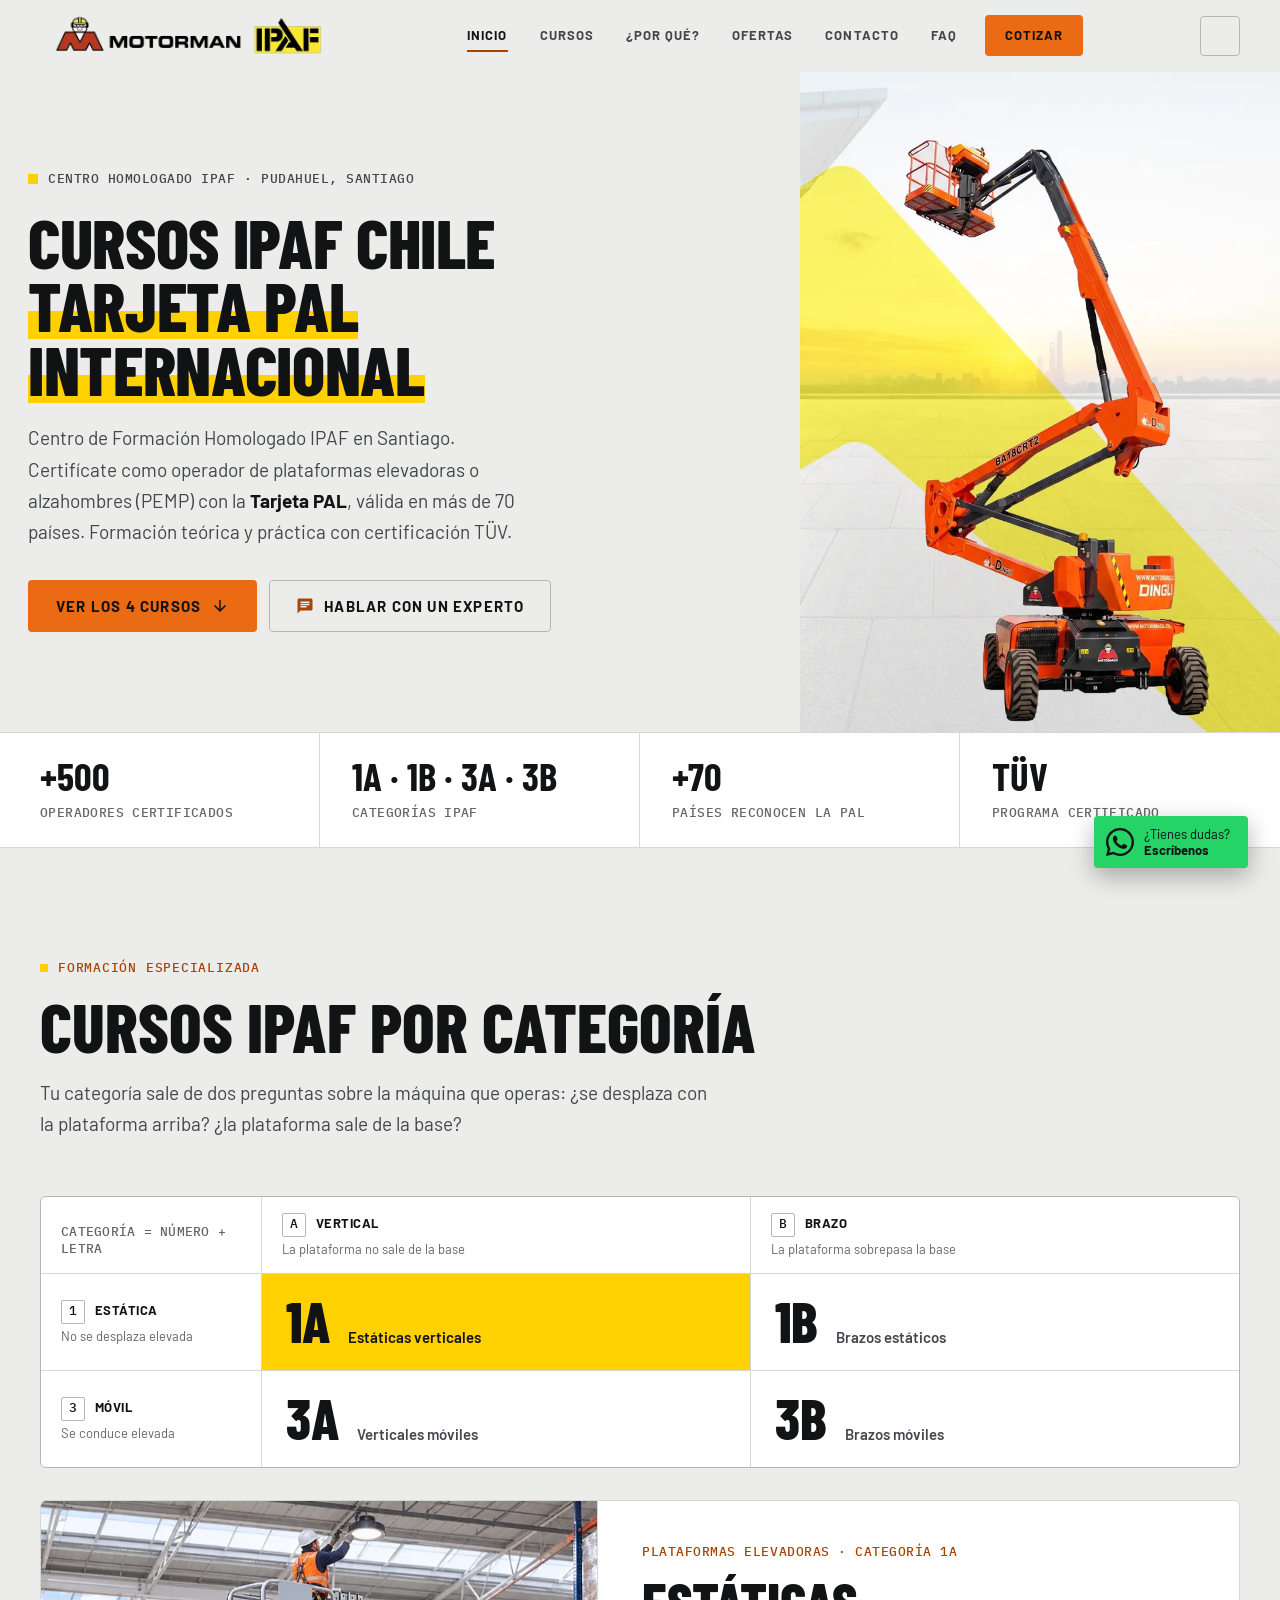
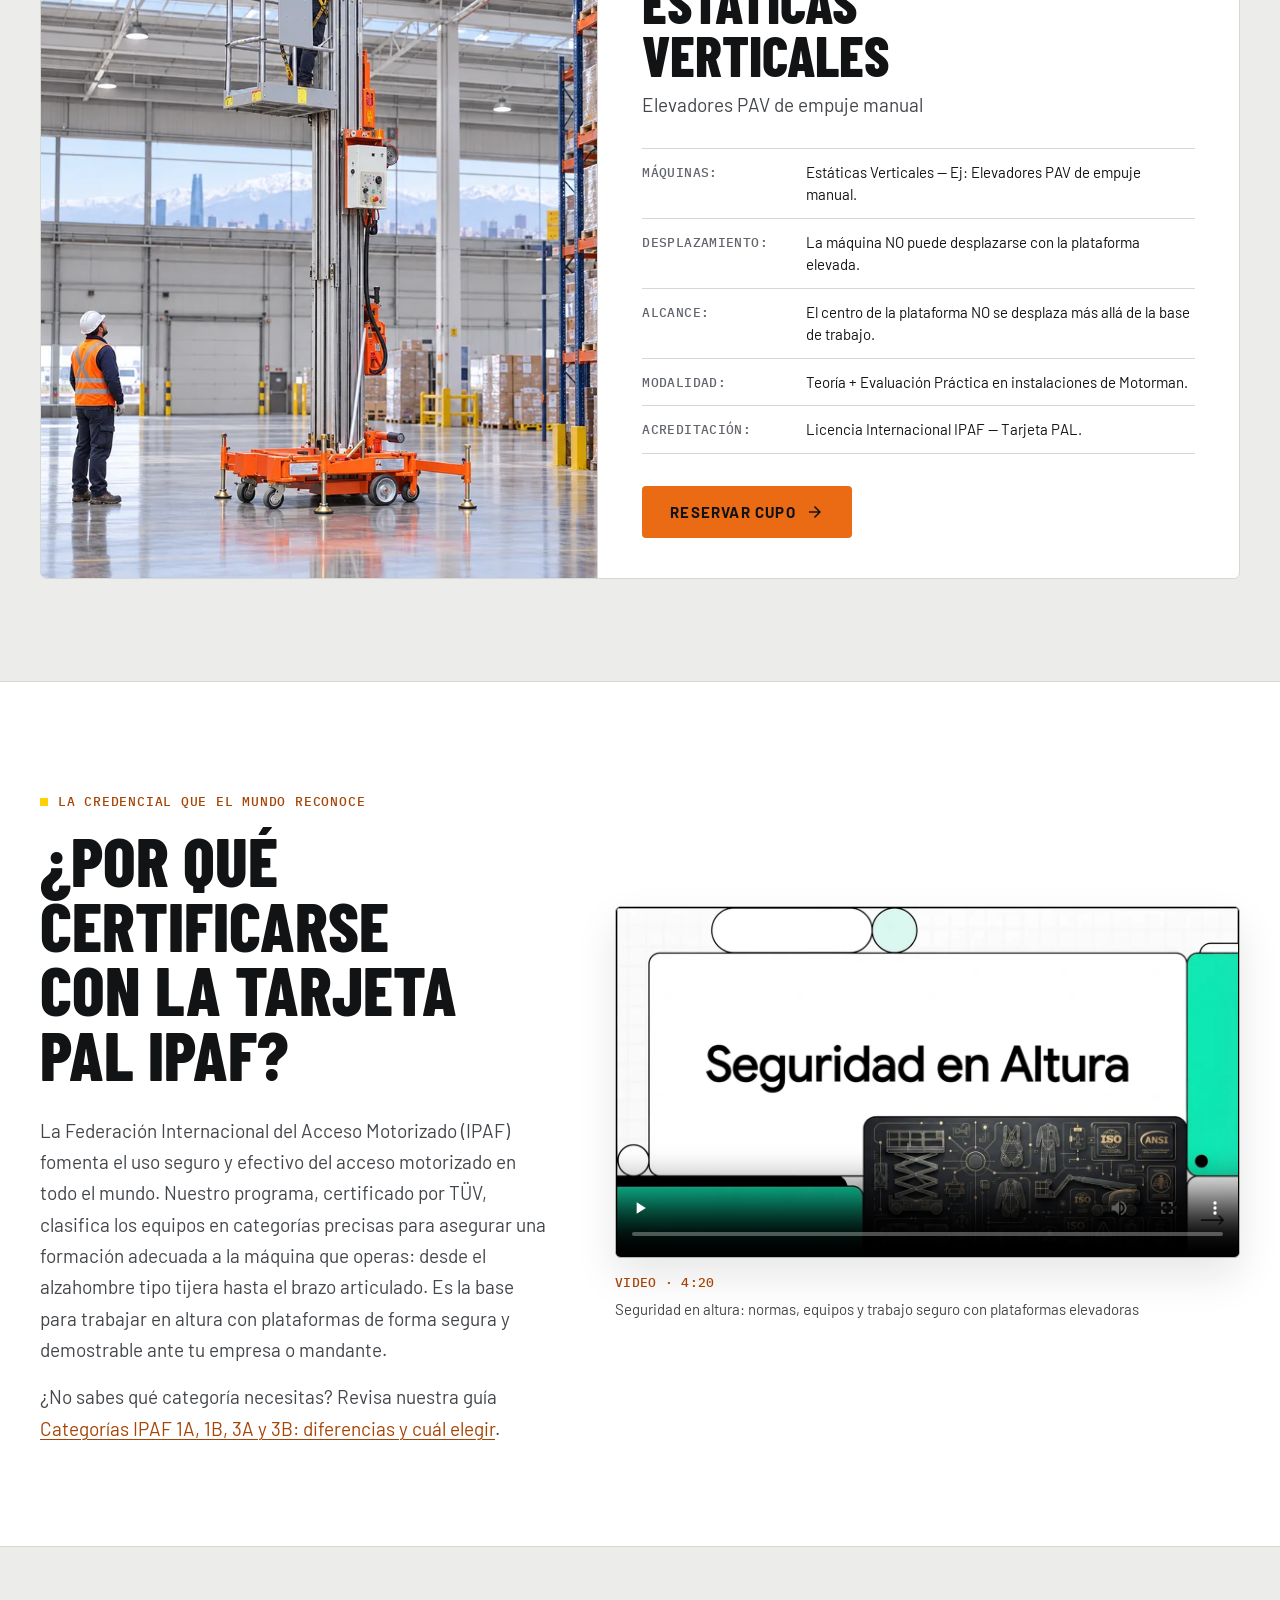
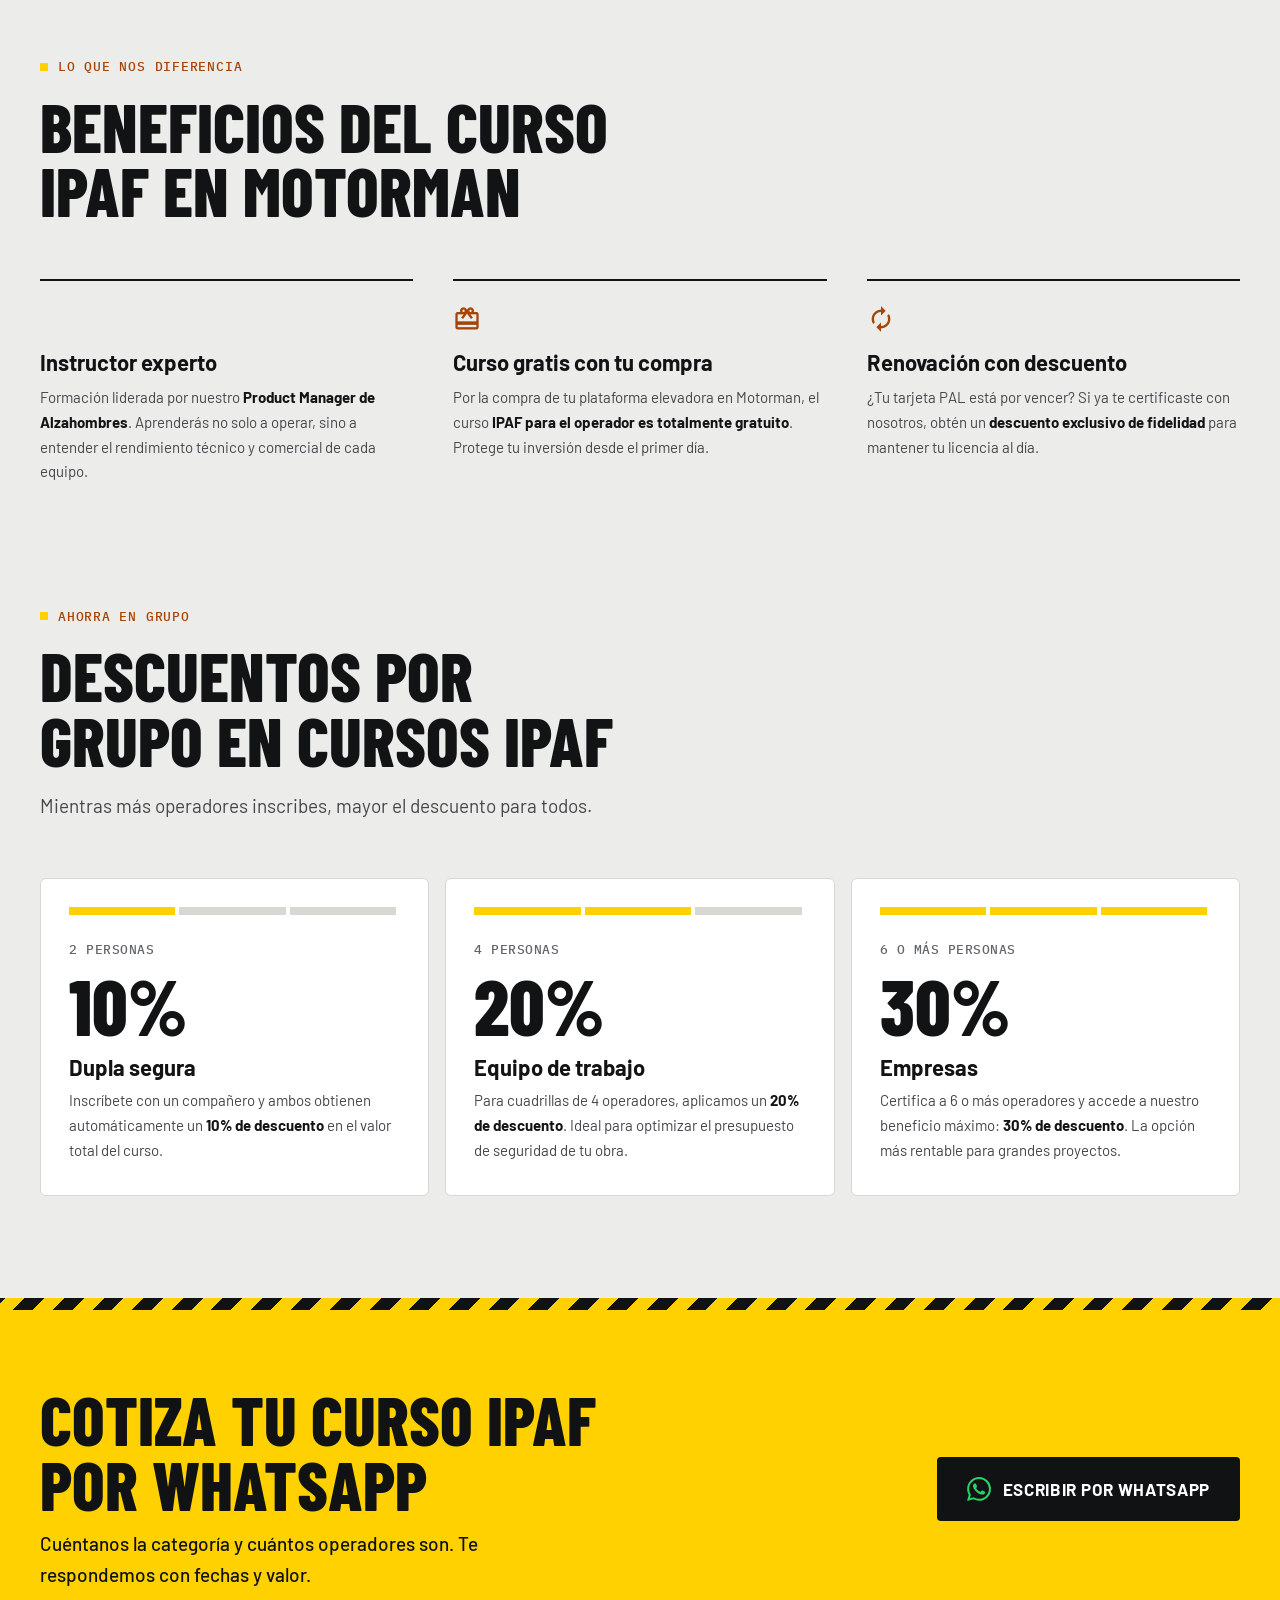
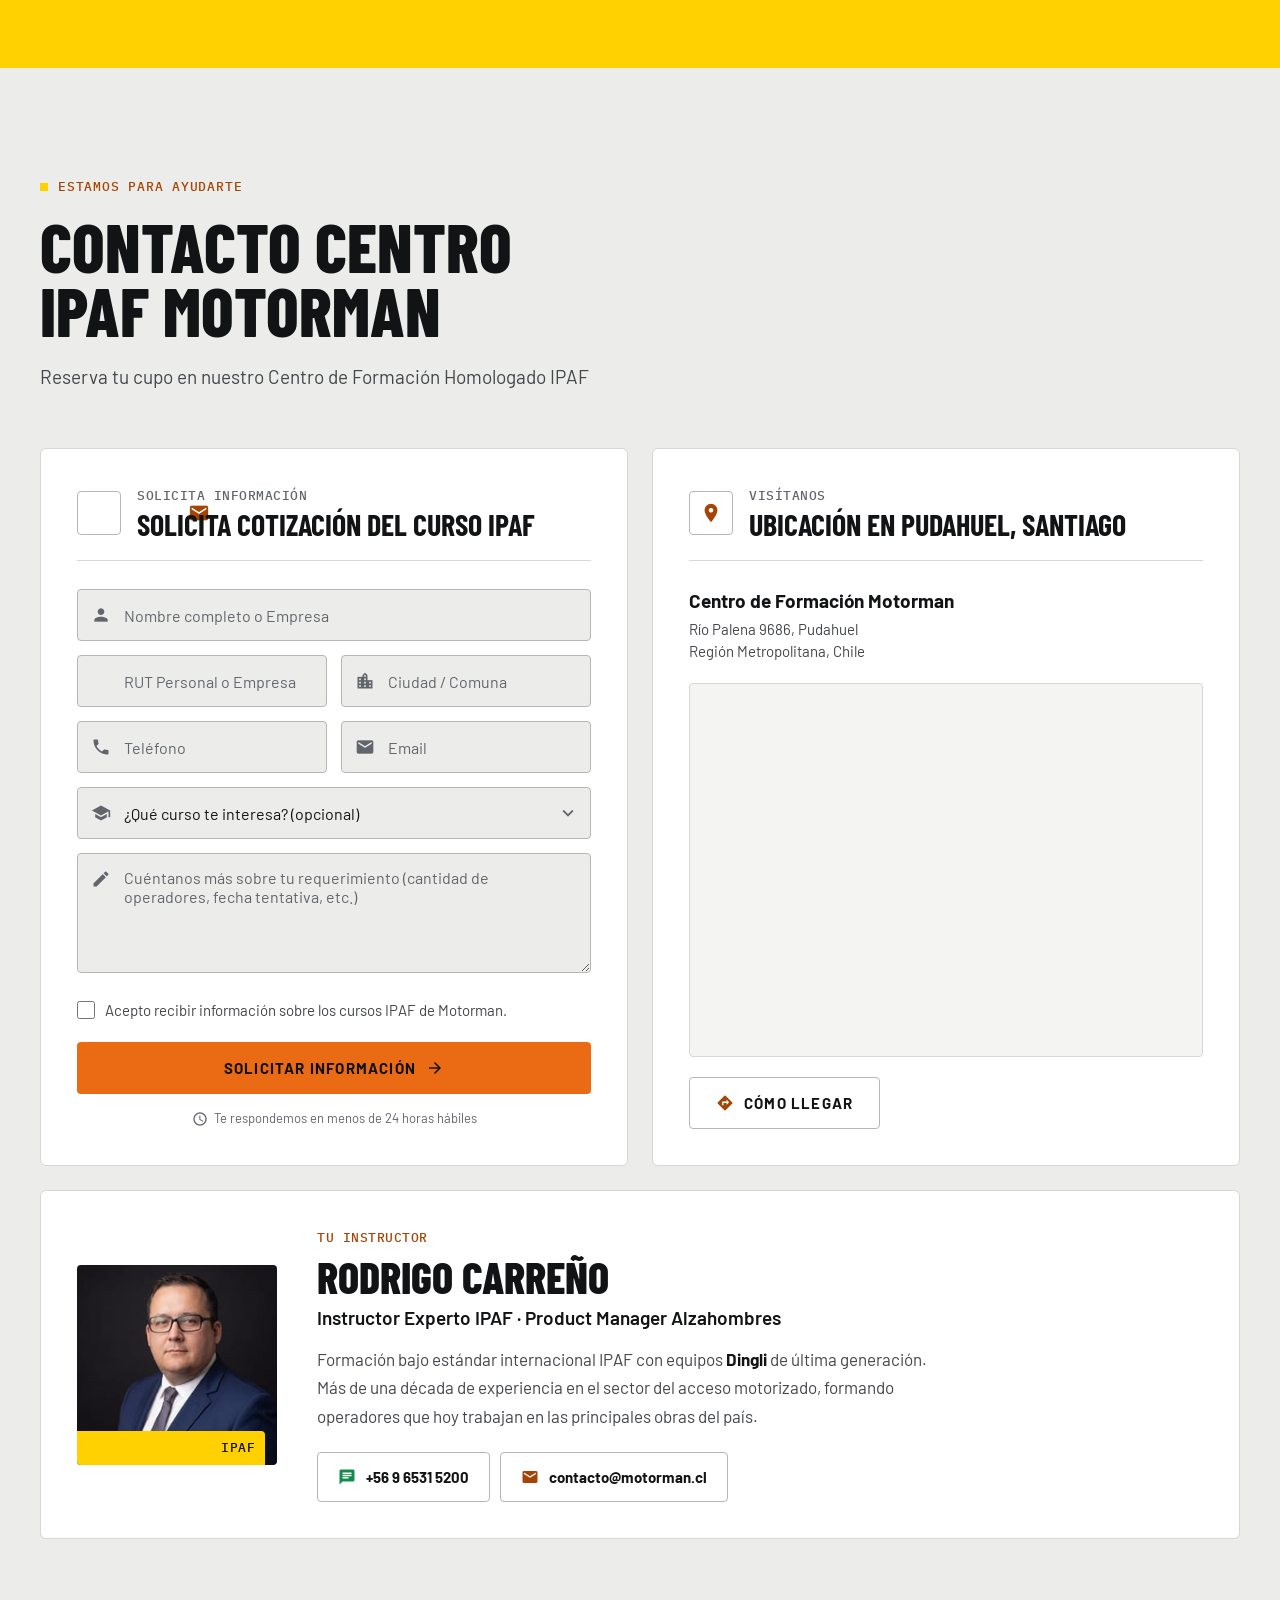
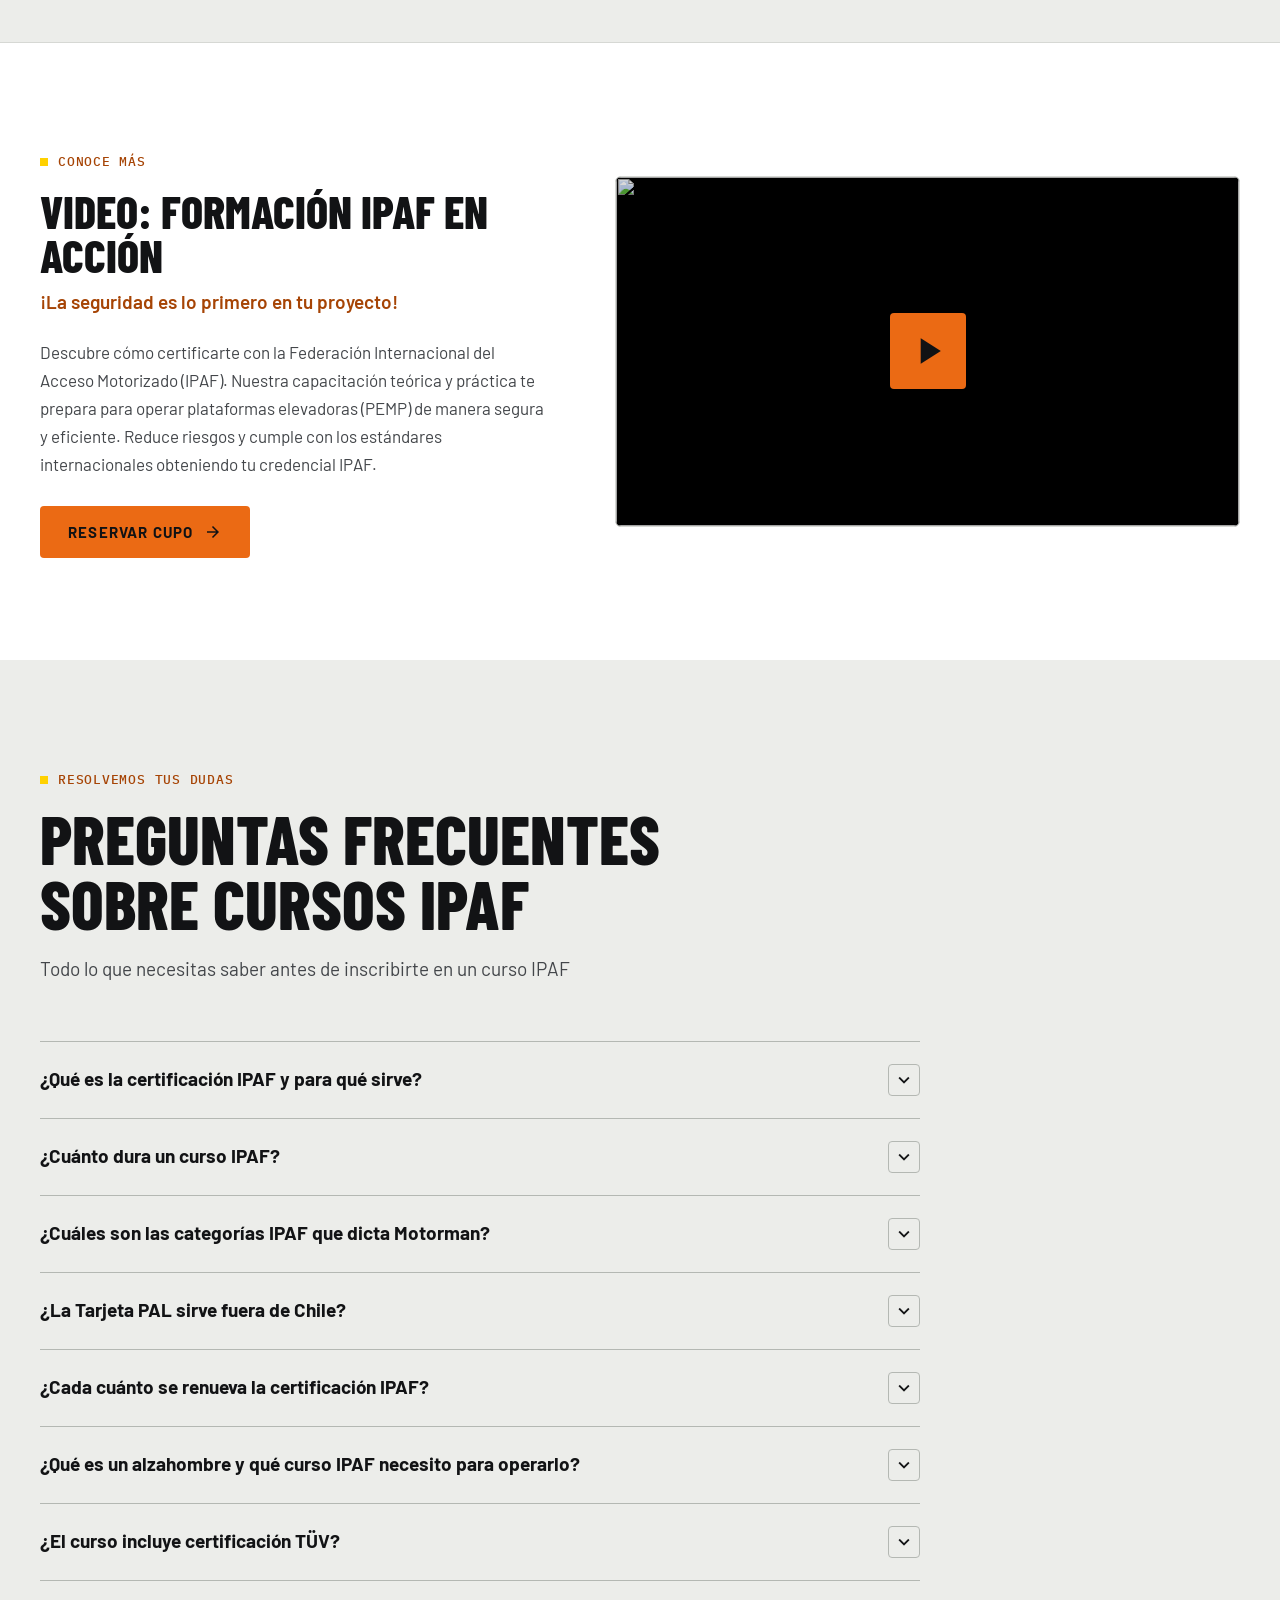
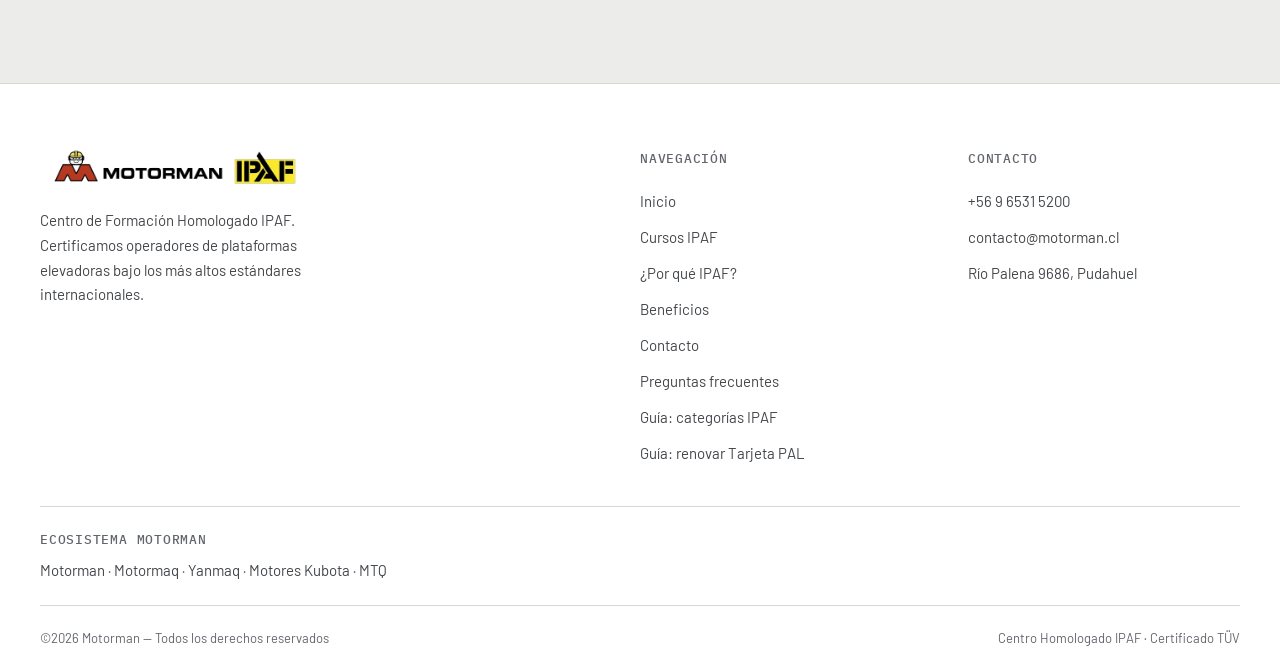
==== commit c6e33c0c: "Tema claro por defecto y registro de redirecciones en Cloudflare - Home y guías abren en tema claro " ====
--- a/index.html
+++ b/index.html
@@ -13,7 +13,7 @@
 <meta name="geo.placename" content="Pudahuel, Santiago, Chile">
 <meta name="geo.position" content="-33.4172;-70.7595">
 <meta name="ICBM" content="-33.4172, -70.7595">
-<meta name="theme-color" content="#151618">
+<meta name="theme-color" content="#ecedea">
 
 <!-- Dominio único: https://ipaf.cl/ (sin www). www y http redirigen 301 vía .htaccess -->
 <link rel="canonical" href="https://ipaf.cl/">
@@ -332,9 +332,9 @@
 </script>
 </head>
 
-<body>
-<!-- Aplica el tema guardado antes de pintar (evita el parpadeo oscuro→claro) -->
-<script>try{if(localStorage.getItem('ipaf-theme')==='light')document.body.classList.add('light')}catch(e){}</script>
+<body class="light">
+<!-- Tema claro por defecto; si el visitante eligió oscuro, se respeta -->
+<script>try{if(localStorage.getItem('ipaf-theme')==='dark')document.body.classList.remove('light')}catch(e){}</script>
 
 <a href="#cursos" class="skip-link">Saltar al contenido</a>
 
@@ -368,8 +368,8 @@
   </nav>
 
   <div class="header-tools">
-    <button type="button" class="theme-toggle" id="themeToggle" aria-label="Usar tema claro">
-      <span class="material-icons" aria-hidden="true">light_mode</span>
+    <button type="button" class="theme-toggle" id="themeToggle" aria-label="Usar tema oscuro">
+      <span class="material-icons" aria-hidden="true">dark_mode</span>
     </button>
     <button type="button" class="hamburger" id="hamburger" aria-label="Abrir menú">
       <span></span><span></span><span></span>
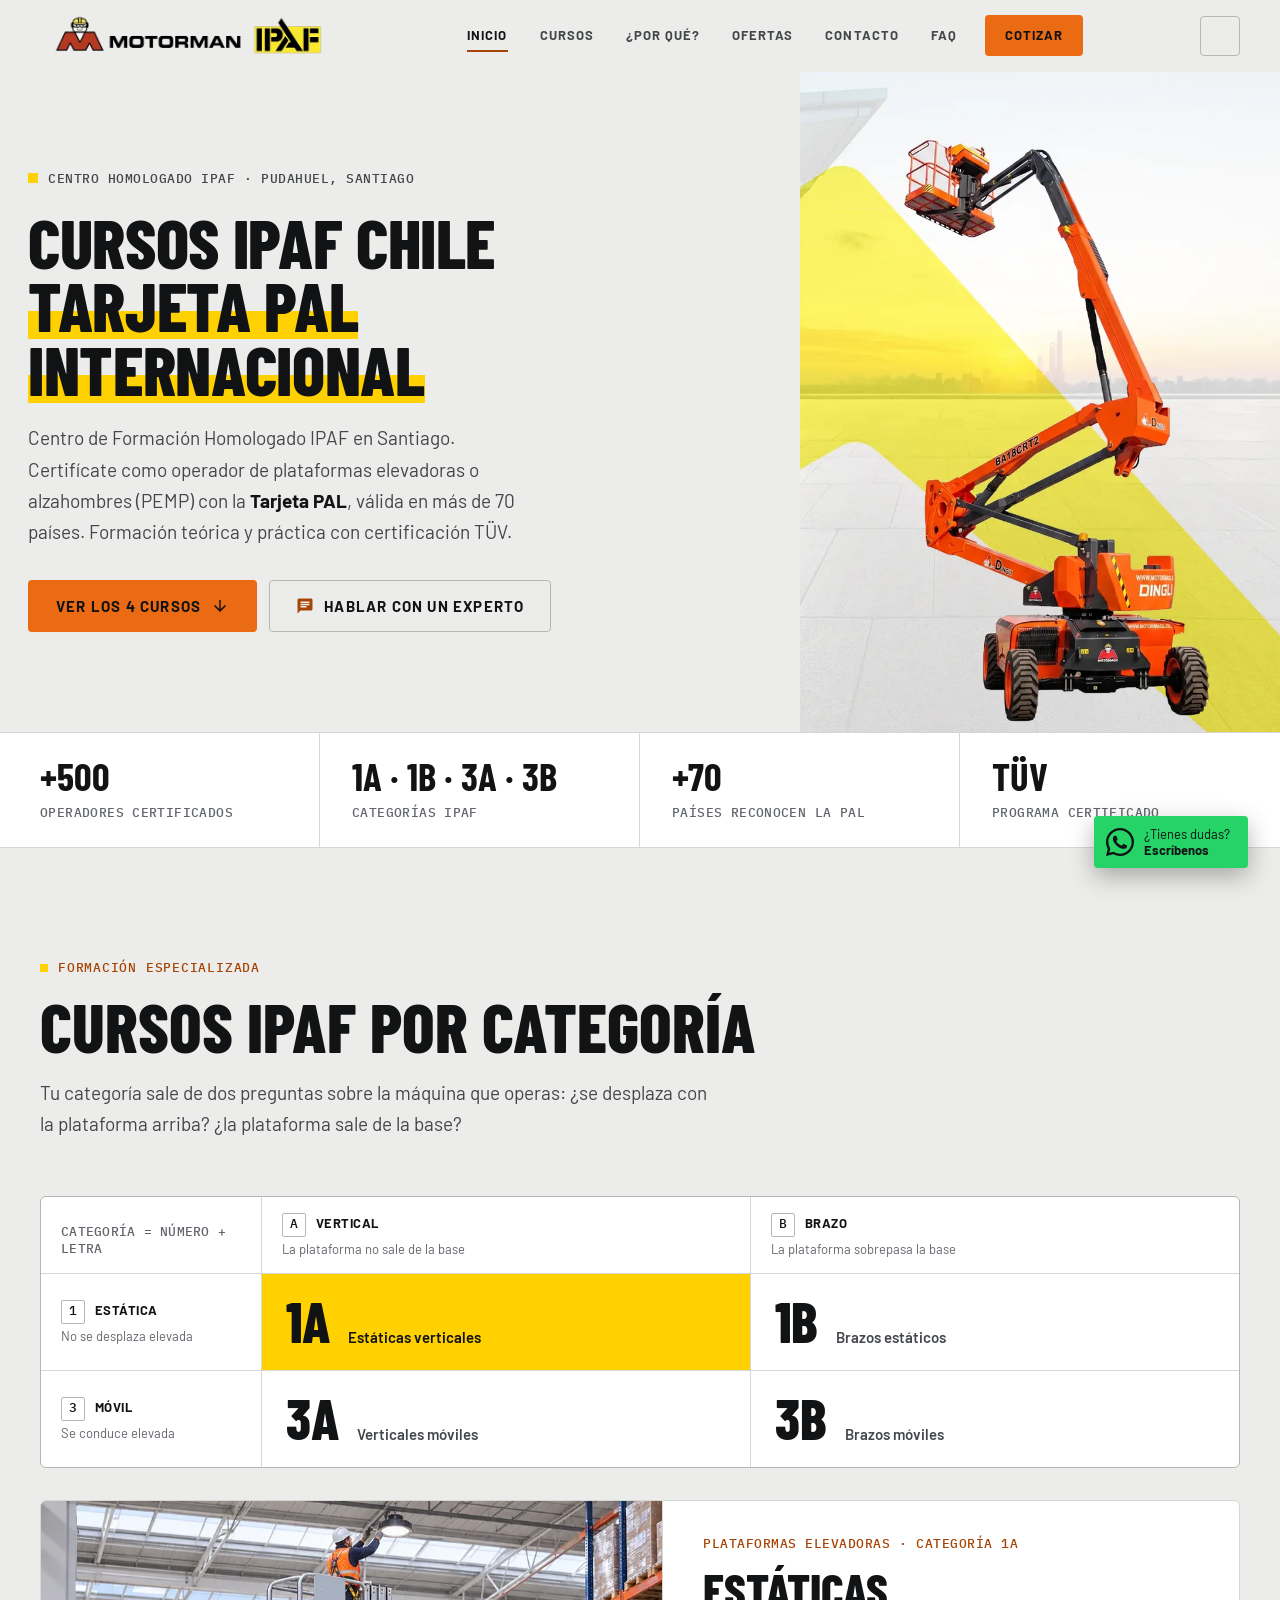
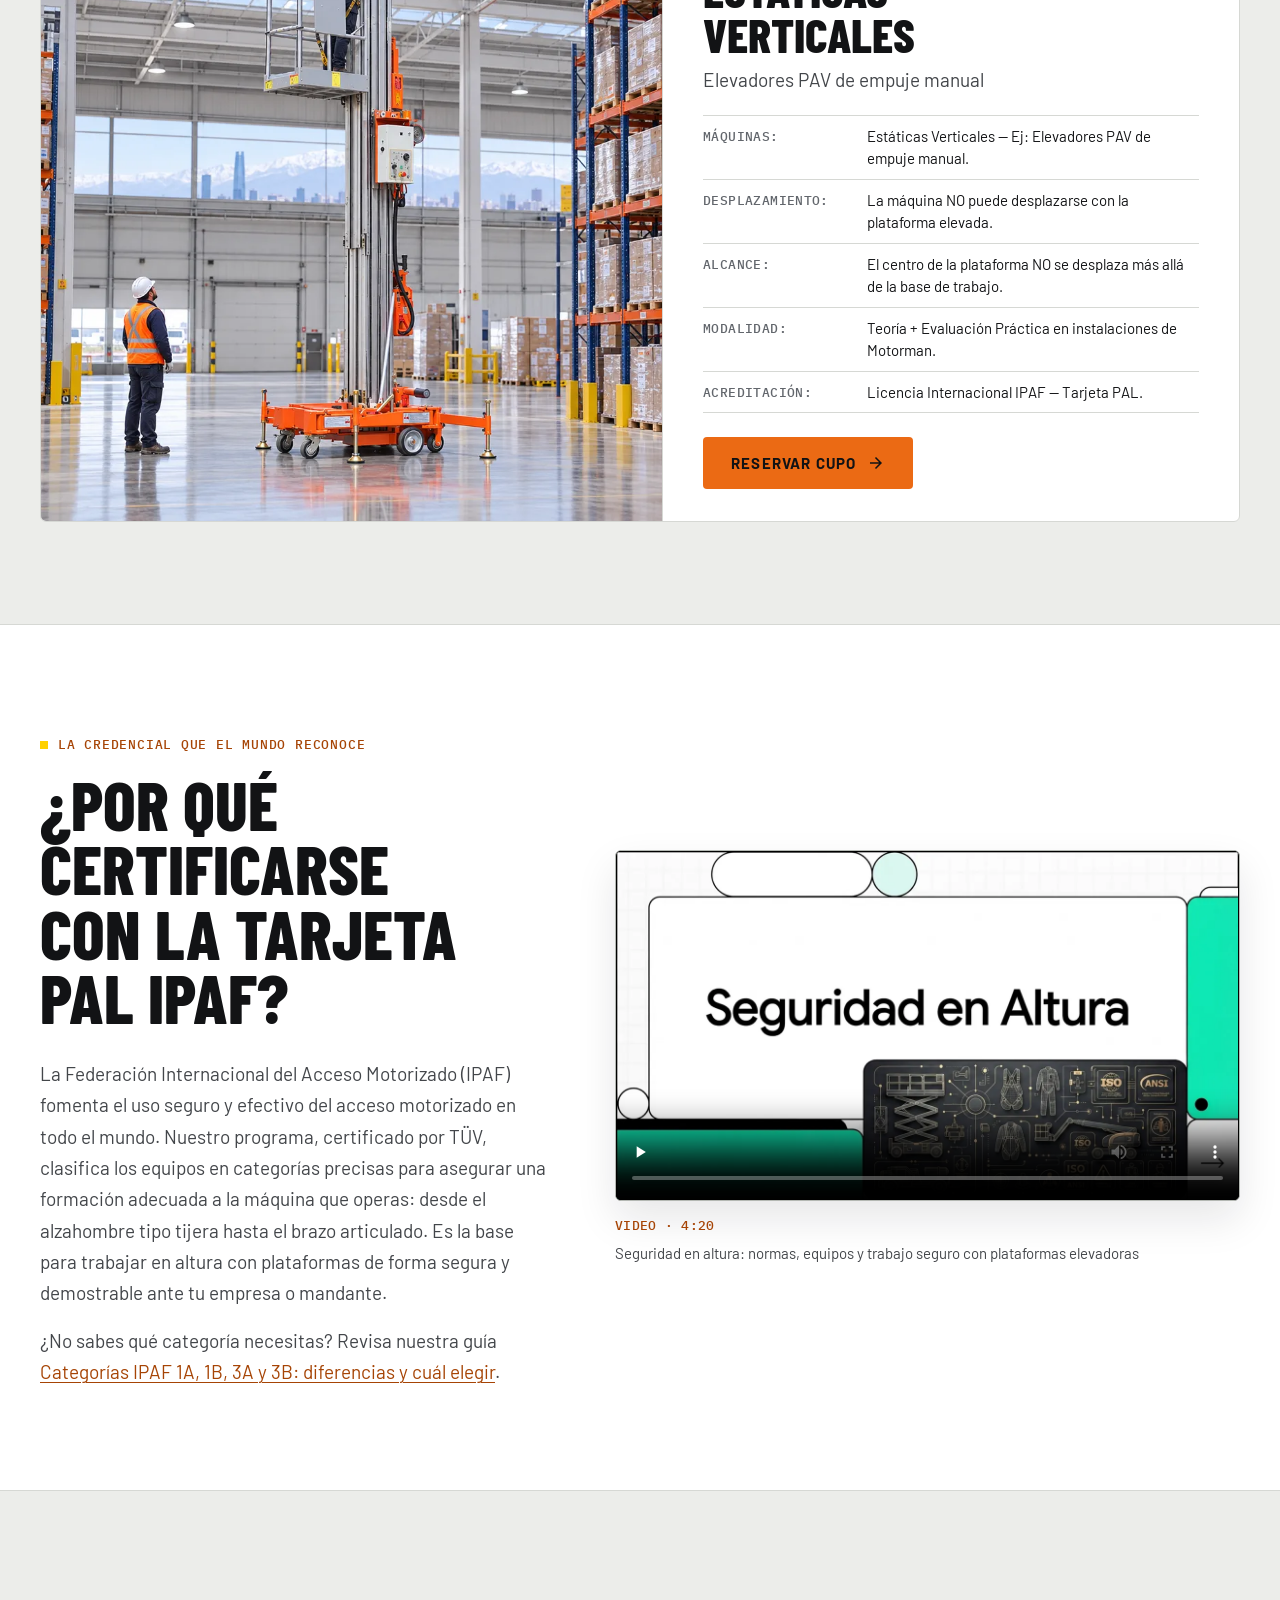
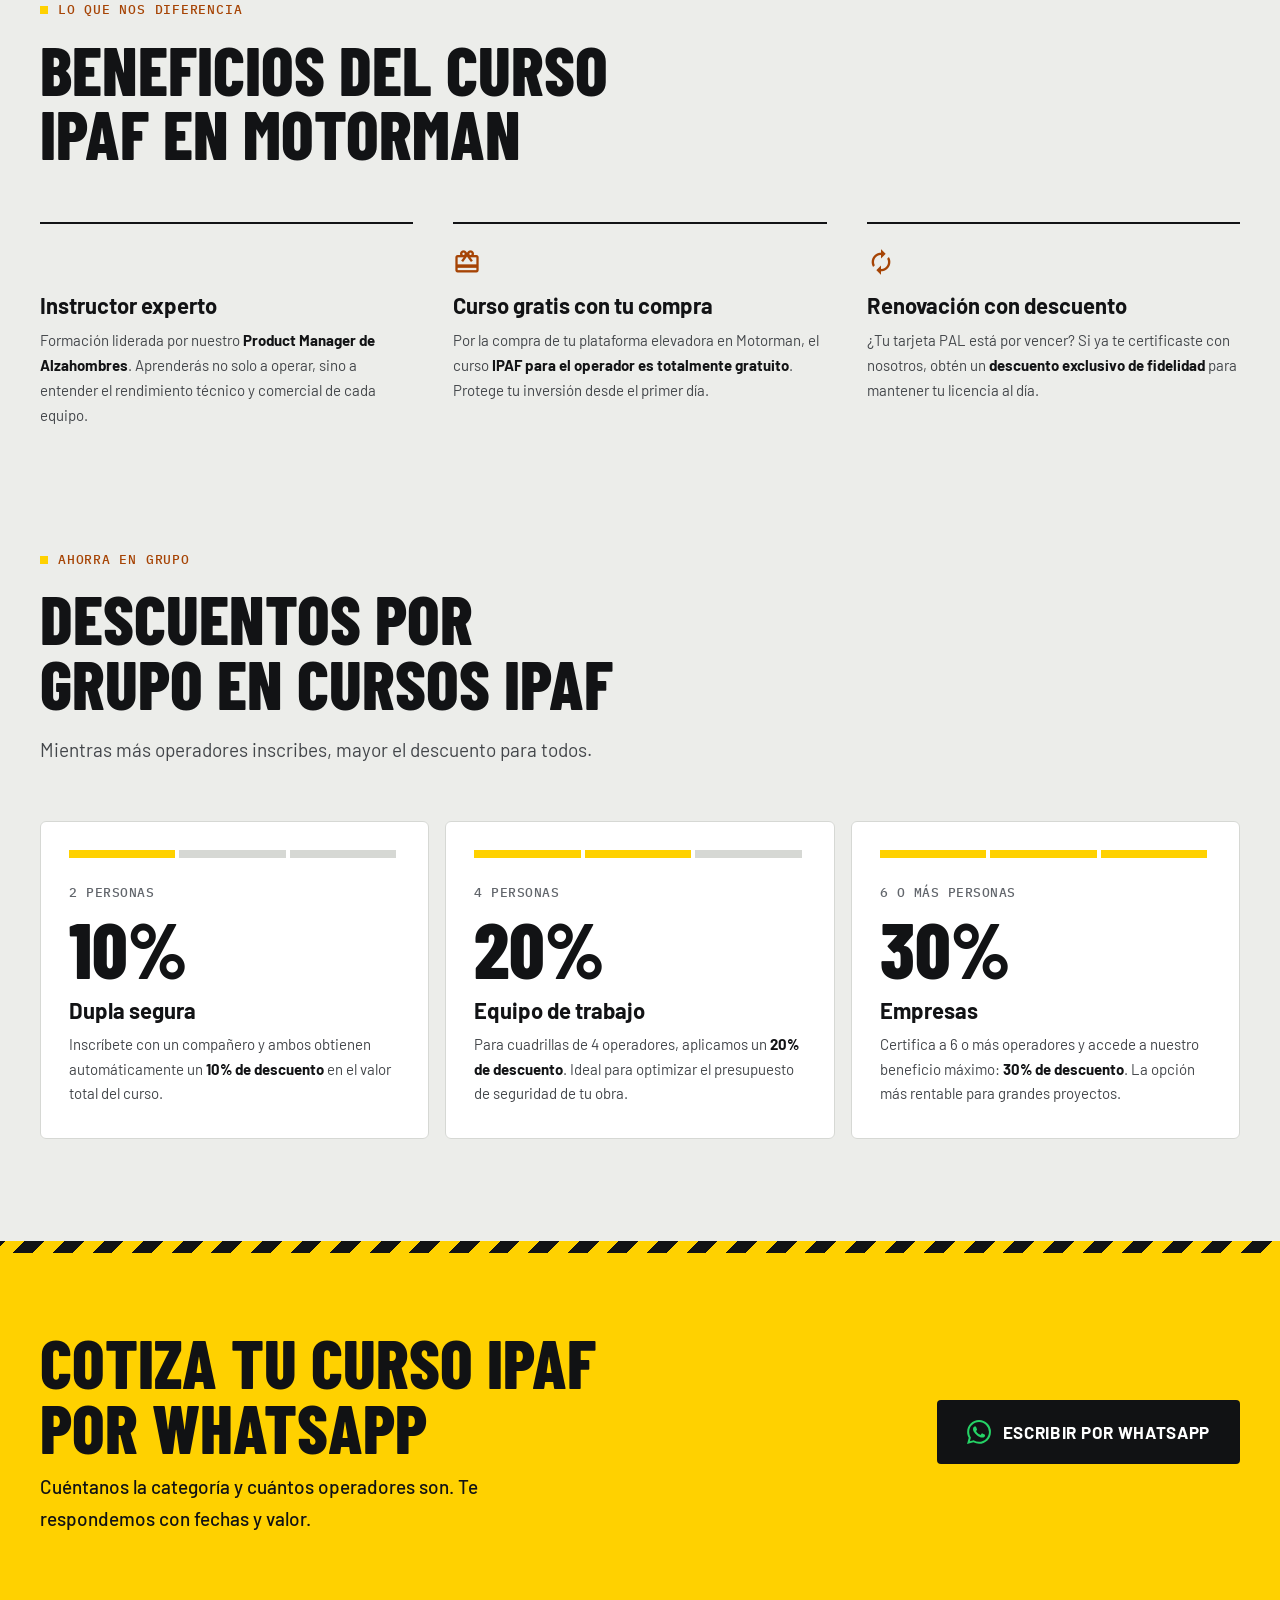
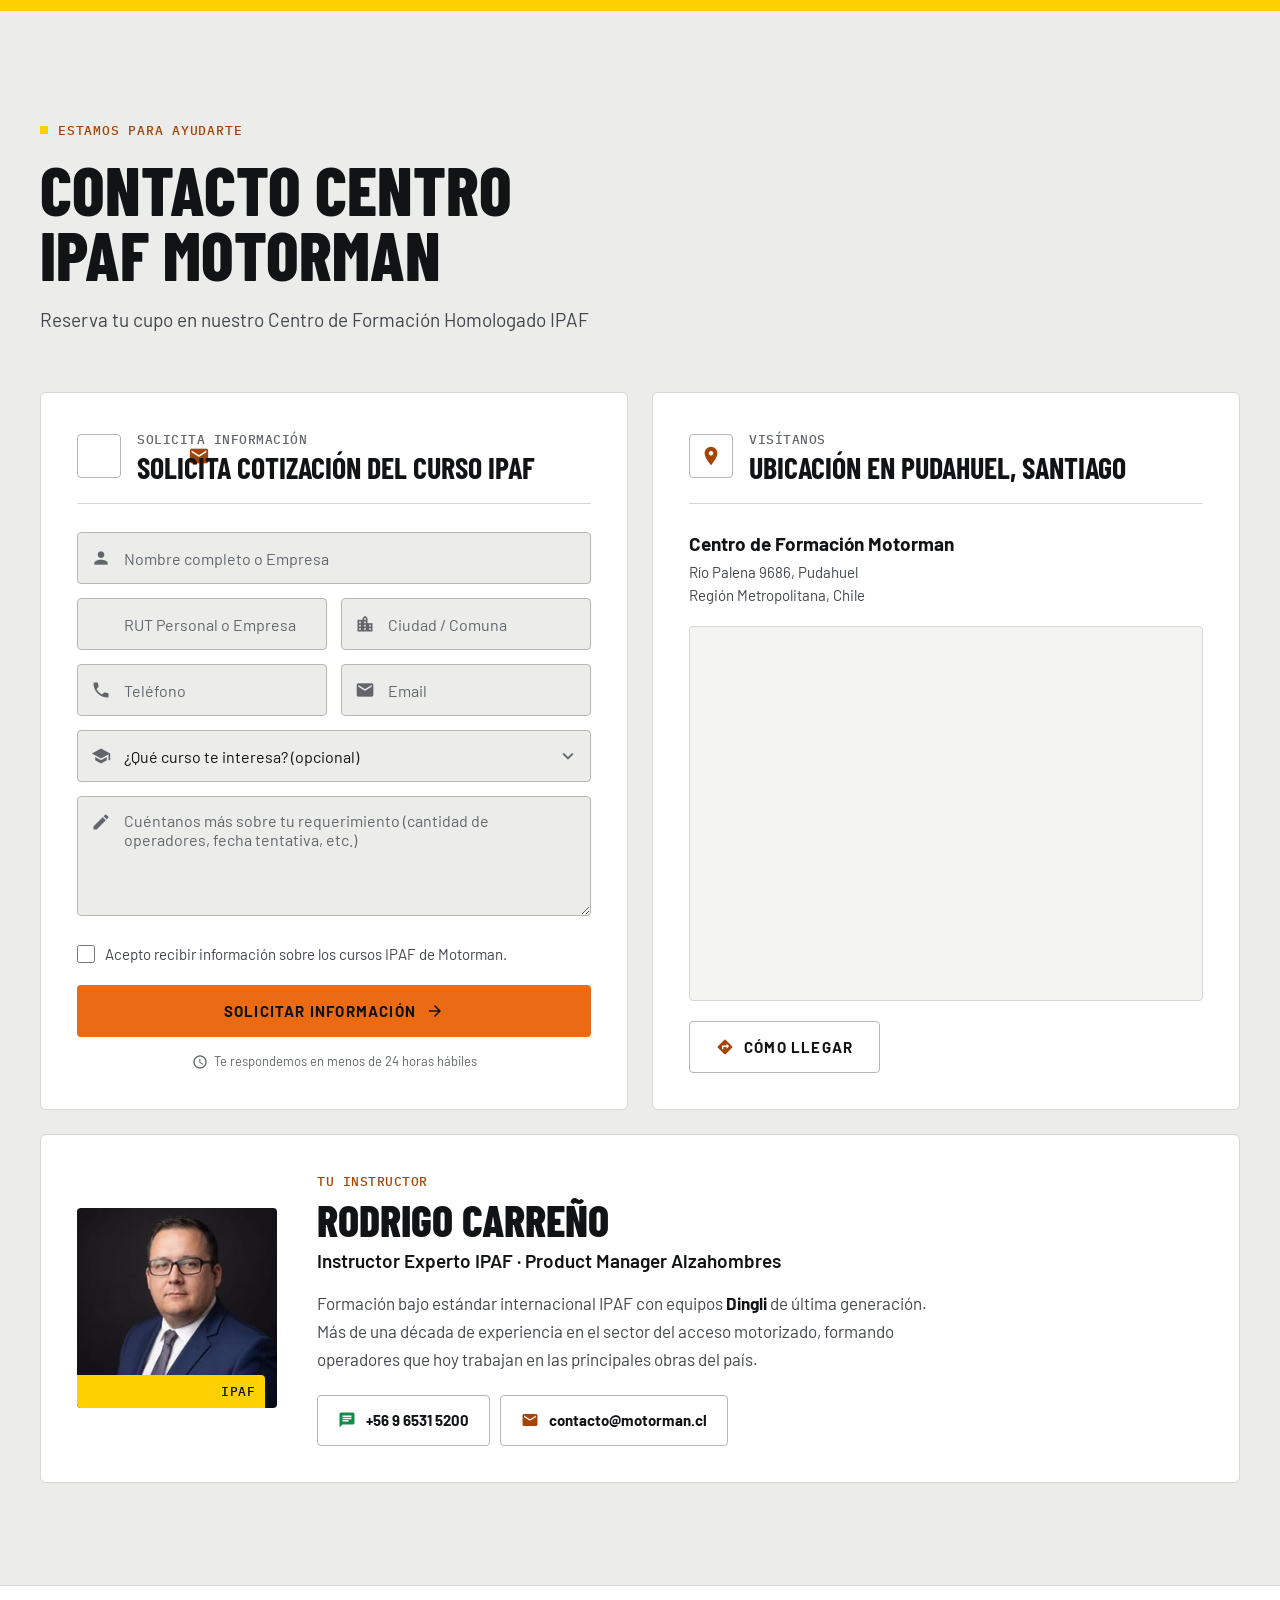
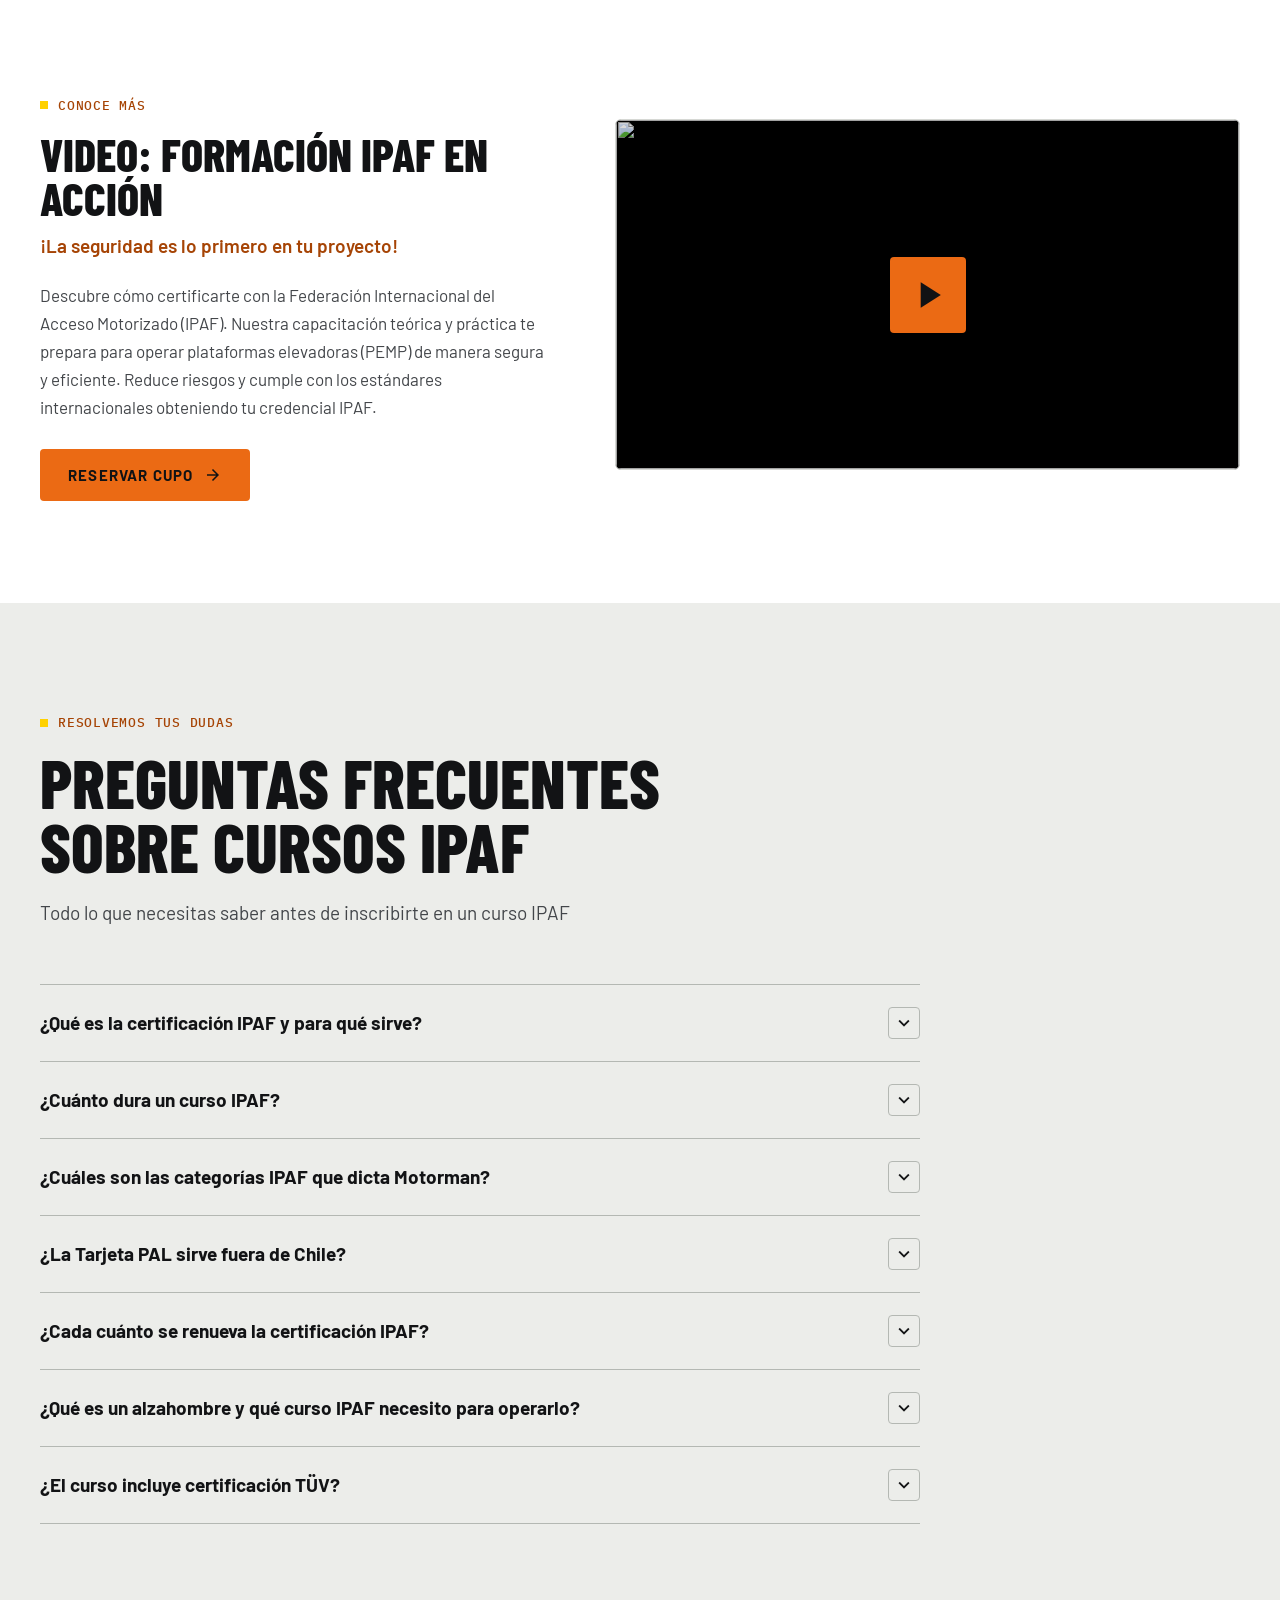
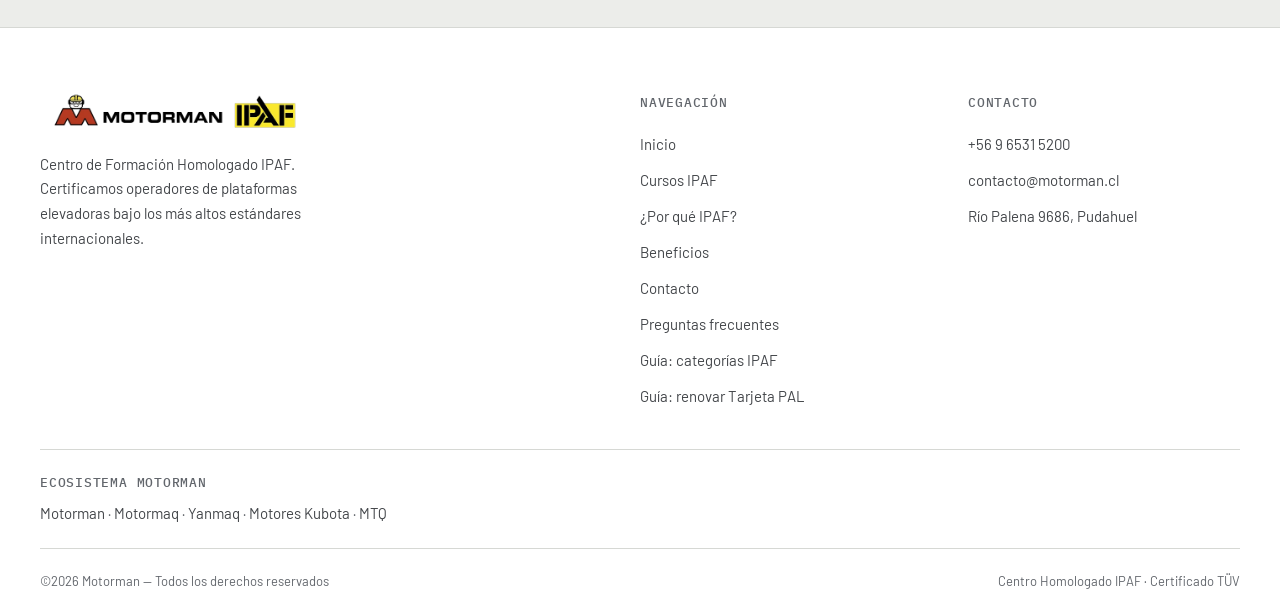
==== commit 7403f29e: "Update styles and links for improved layout and performance" ====
--- a/index.html
+++ b/index.html
@@ -71,7 +71,7 @@
 </script>
 
 <!-- ===== HOJA DE ESTILOS EXTERNA ===== -->
-<link rel="stylesheet" href="styles.css?v=8">
+<link rel="stylesheet" href="styles.css?v=9">
 <!-- Sin JS no corre el IntersectionObserver: mostrar el contenido animado igual -->
 <noscript><style>.reveal{opacity:1;transform:none}</style></noscript>
 
@@ -541,7 +541,7 @@
       <div class="curso-panel" id="panel-2" role="tabpanel" aria-labelledby="tab-2" hidden>
         <div class="curso-card">
           <div class="curso-img-wrap">
-            <img src="img/cursos/curso-ipaf-categoria-1b.webp" width="900" height="900" decoding="async" alt="Curso IPAF Categoría 1B — Plataforma de brazo sobre camión con estabilizadores, trabajando en alumbrado público" loading="lazy">
+            <img style="--foco: 20%" src="img/cursos/curso-ipaf-categoria-1b.webp" width="900" height="900" decoding="async" alt="Curso IPAF Categoría 1B — Plataforma de brazo sobre camión con estabilizadores, trabajando en alumbrado público" loading="lazy">
           </div>
           <div class="curso-info">
             <div class="curso-cat-tag">Plataformas Elevadoras · Categoría 1B</div>
@@ -615,7 +615,7 @@
       <div class="curso-panel" id="panel-4" role="tabpanel" aria-labelledby="tab-4" hidden>
         <div class="curso-card">
           <div class="curso-img-wrap">
-            <img src="img/cursos/curso-ipaf-categoria-3b.webp" width="900" height="900" decoding="async" alt="Curso IPAF Categoría 3B — Brazo articulado autopropulsado Dingli BA44RT en obra, operador con arnés en la canasta" loading="lazy">
+            <img style="--foco: 0%" src="img/cursos/curso-ipaf-categoria-3b.webp" width="900" height="900" decoding="async" alt="Curso IPAF Categoría 3B — Brazo articulado autopropulsado Dingli BA44RT en obra, operador con arnés en la canasta" loading="lazy">
           </div>
           <div class="curso-info">
             <div class="curso-cat-tag">Plataformas Elevadoras · Categoría 3B</div>
--- a/styles.css
+++ b/styles.css
@@ -455,6 +455,8 @@
 }
 .hero-badge::before {
   content: '';
+  align-self: flex-start;
+  margin-top: 0.35em;
   width: 10px; height: 10px;
   background: var(--signal);
   flex-shrink: 0;
@@ -708,7 +710,7 @@
 
 .curso-card {
   display: grid;
-  grid-template-columns: minmax(0, 1fr) minmax(0, 1.15fr);
+  grid-template-columns: minmax(0, 1.08fr) minmax(0, 1fr);
   background: var(--surface);
   border: 1px solid var(--line);
   border-radius: var(--radius);
@@ -729,10 +731,11 @@
   width: 100%;
   height: 100%;
   object-fit: cover;
+  object-position: var(--foco, 50%) 50%;
 }
 
 .curso-info {
-  padding: 40px 44px;
+  padding: 32px 40px;
   display: flex;
   flex-direction: column;
   justify-content: center;
@@ -749,30 +752,30 @@
 .curso-name {
   font-family: var(--font-display);
   font-weight: 800;
-  font-size: clamp(2.25rem, 1.6rem + 2.4vw, 3.5rem);
+  font-size: clamp(2.25rem, 1.6rem + 2vw, 3rem);
   line-height: var(--lh-tight);
   text-transform: uppercase;
   color: var(--text-strong);
-  margin-bottom: 10px;
+  margin-bottom: 8px;
 }
 .curso-sub {
   font-size: var(--fs-md);
   color: var(--text);
-  margin-bottom: 28px;
+  margin-bottom: 20px;
   line-height: var(--lh-normal);
 }
 
 /* Características como placa técnica: rótulo | valor */
 .curso-features {
   list-style: none;
-  margin-bottom: 32px;
+  margin-bottom: 24px;
   border-bottom: 1px solid var(--line);
 }
 .curso-features li {
   display: grid;
   grid-template-columns: 148px 1fr;
   gap: 16px;
-  padding: 12px 0;
+  padding: 9px 0;
   border-top: 1px solid var(--line);
   font-size: var(--fs-sm);
   line-height: var(--lh-normal);
@@ -1565,7 +1568,19 @@
 /* ≤900px: apilado, texto arriba y foto debajo */
 @media (max-width: 900px) {
   .hero-grid { display: block; min-height: 0; }
-  .hero-media { aspect-ratio: 4 / 3.4; }
+  .hero-content { padding-bottom: 20px; }
+  /* Foto completa (sin recorte) y con el borde superior fundido al fondo: se une al texto en vez de verse como un bloque aparte */
+  .hero-media { background: transparent; margin-top: -12px; }
+  .hero-media picture { position: static; }
+  .hero-media img {
+    display: block;
+    width: 100%;
+    height: auto;
+    max-height: 74vh;
+    object-fit: contain;
+    -webkit-mask-image: linear-gradient(to bottom, transparent 0, #000 16%);
+    mask-image: linear-gradient(to bottom, transparent 0, #000 16%);
+  }
 }
 
 /* Nav de escritorio no cabe → hamburguesa */
@@ -1592,7 +1607,6 @@
   .hero-desc { margin-bottom: 28px; }
   .hero-actions { flex-direction: column; }
   .hero-actions a { width: 100%; }
-  .hero-media { aspect-ratio: 1 / 1; }
   .hero-stat, .hero-stat:first-child { padding: 18px 16px; }
 
   .section-header { margin-bottom: 36px; }
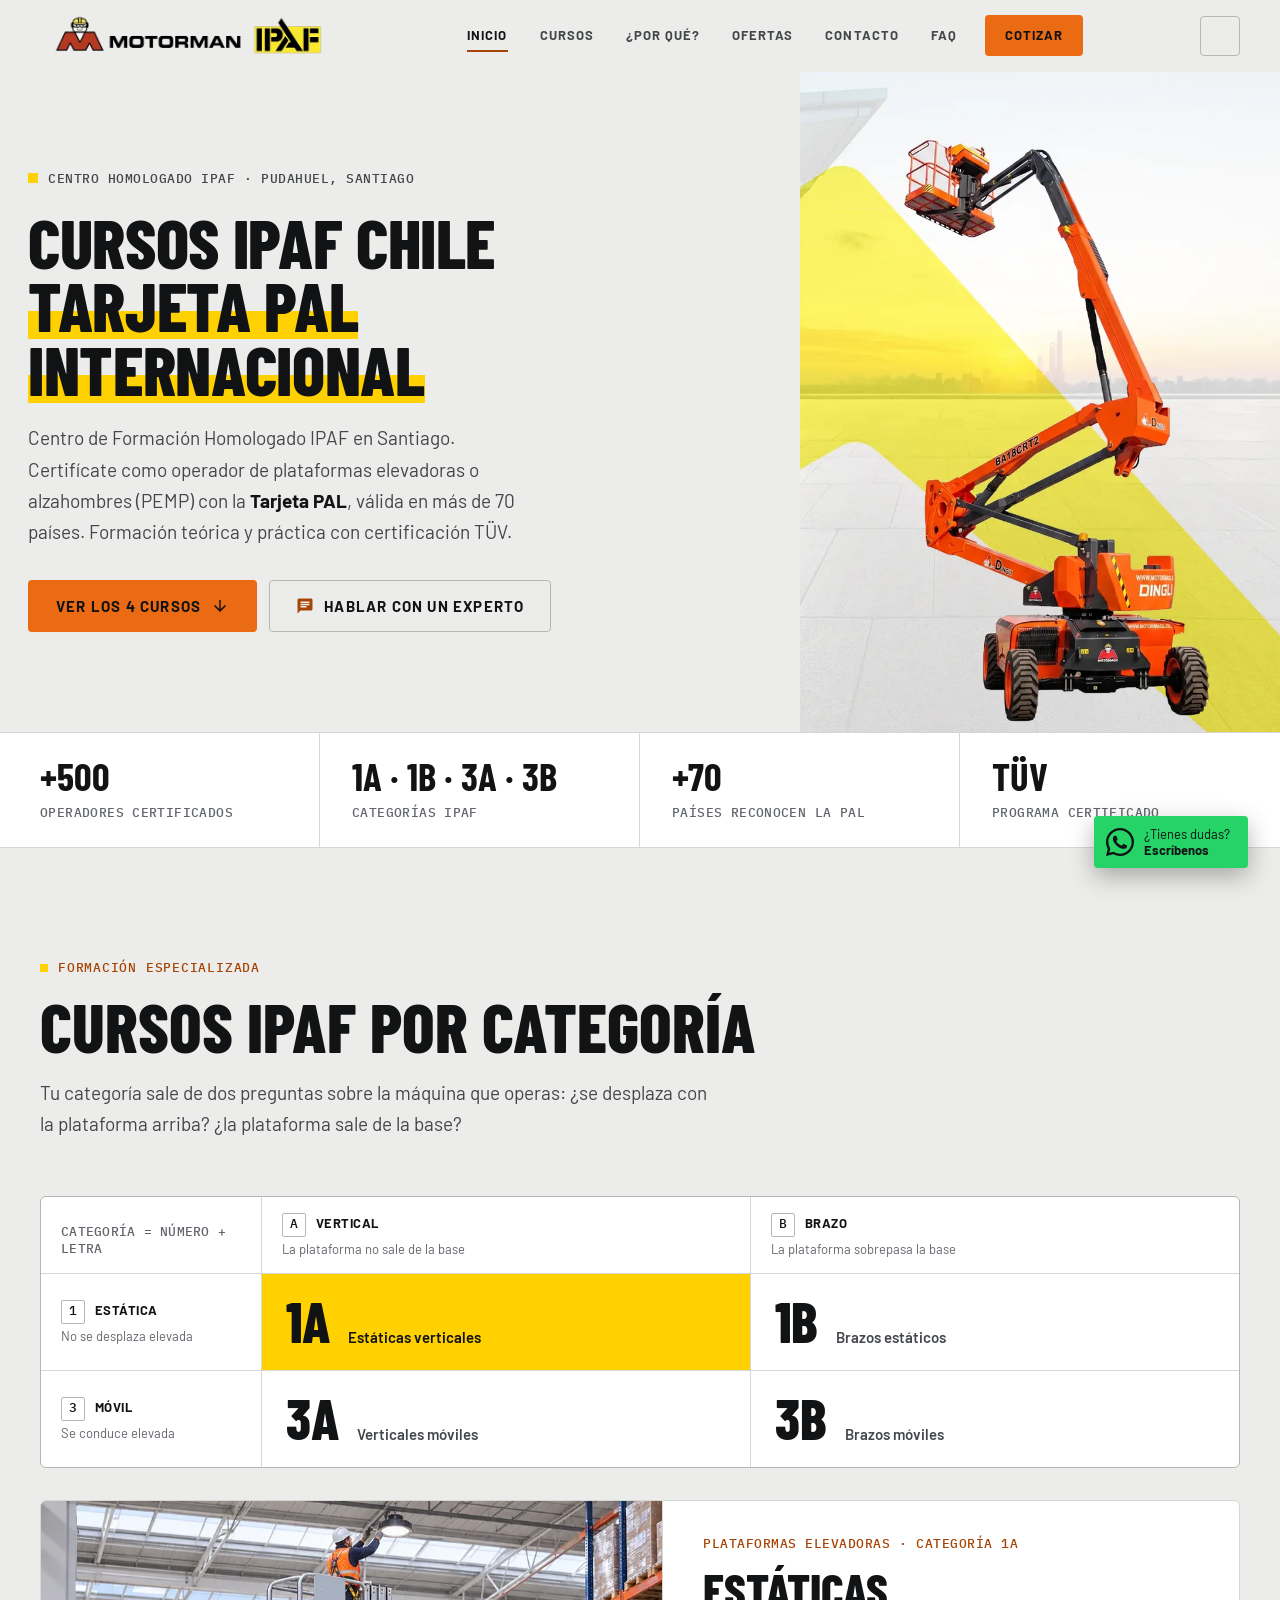
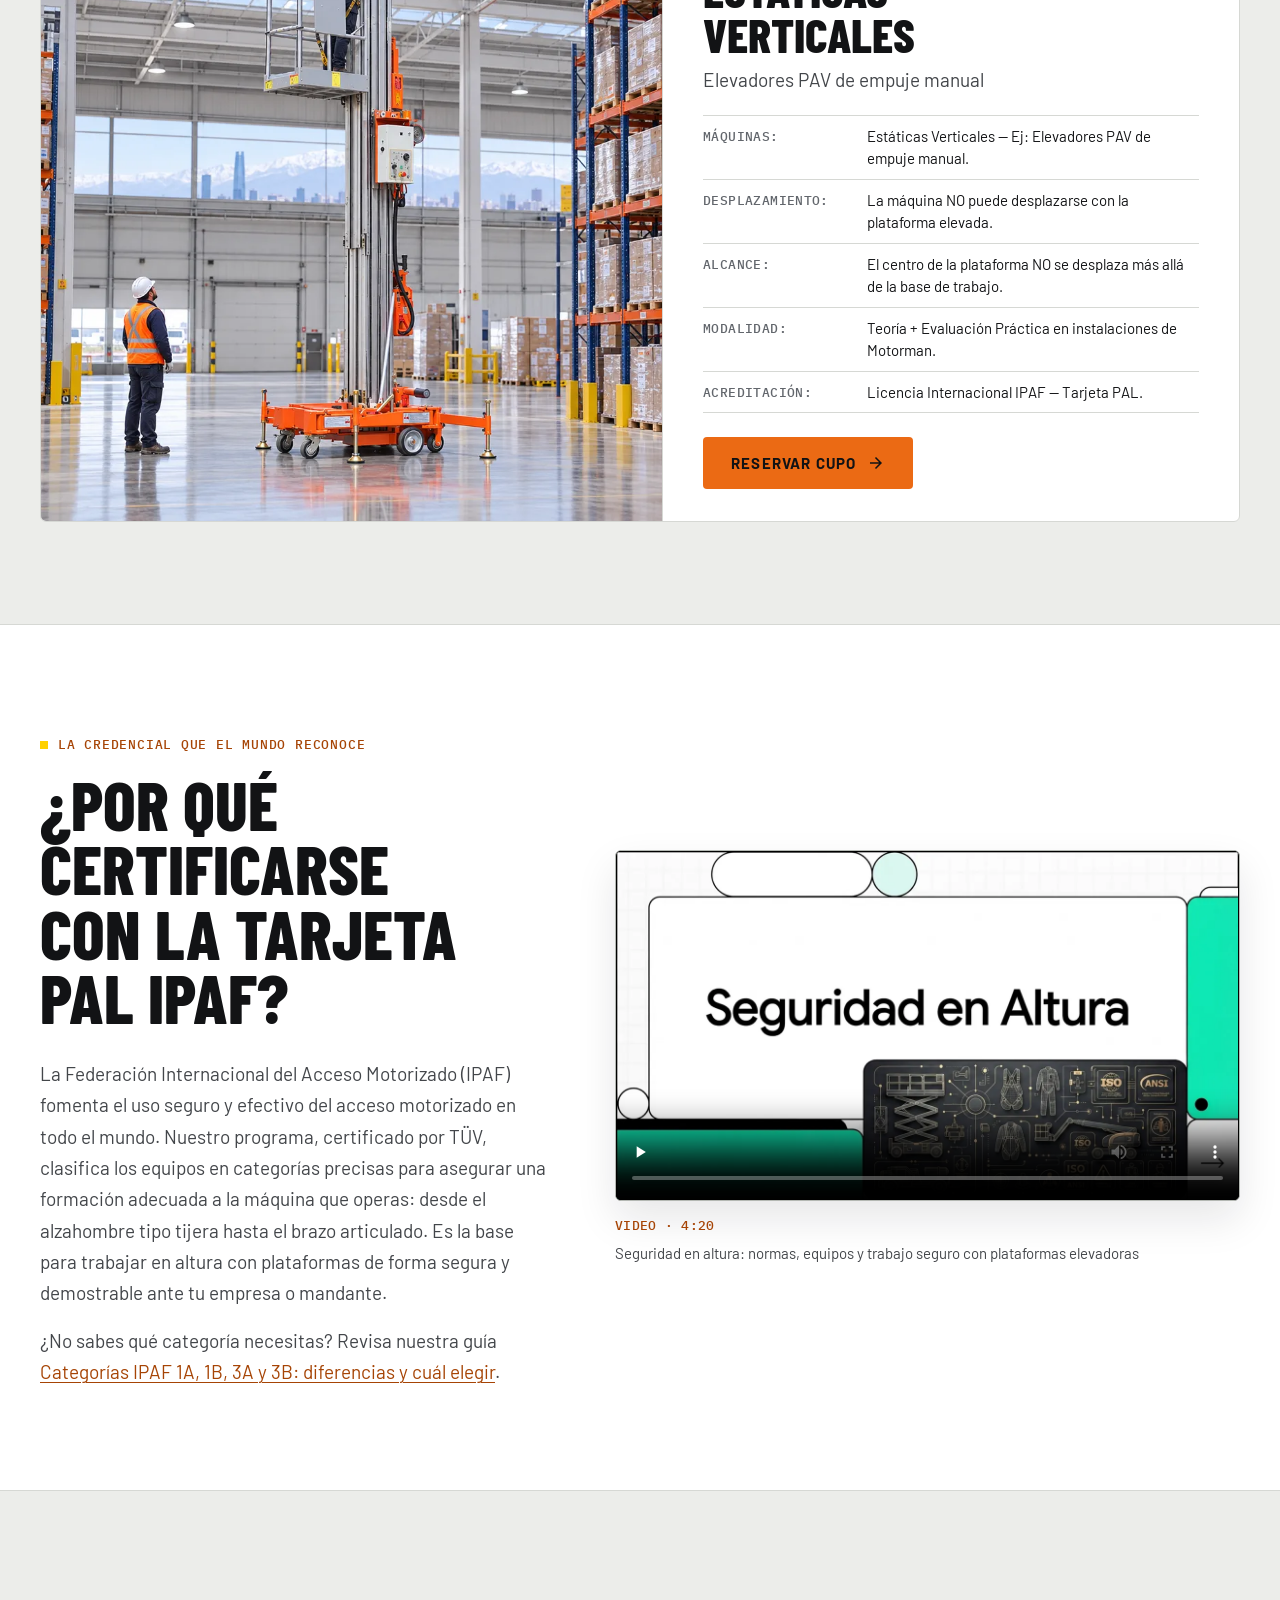
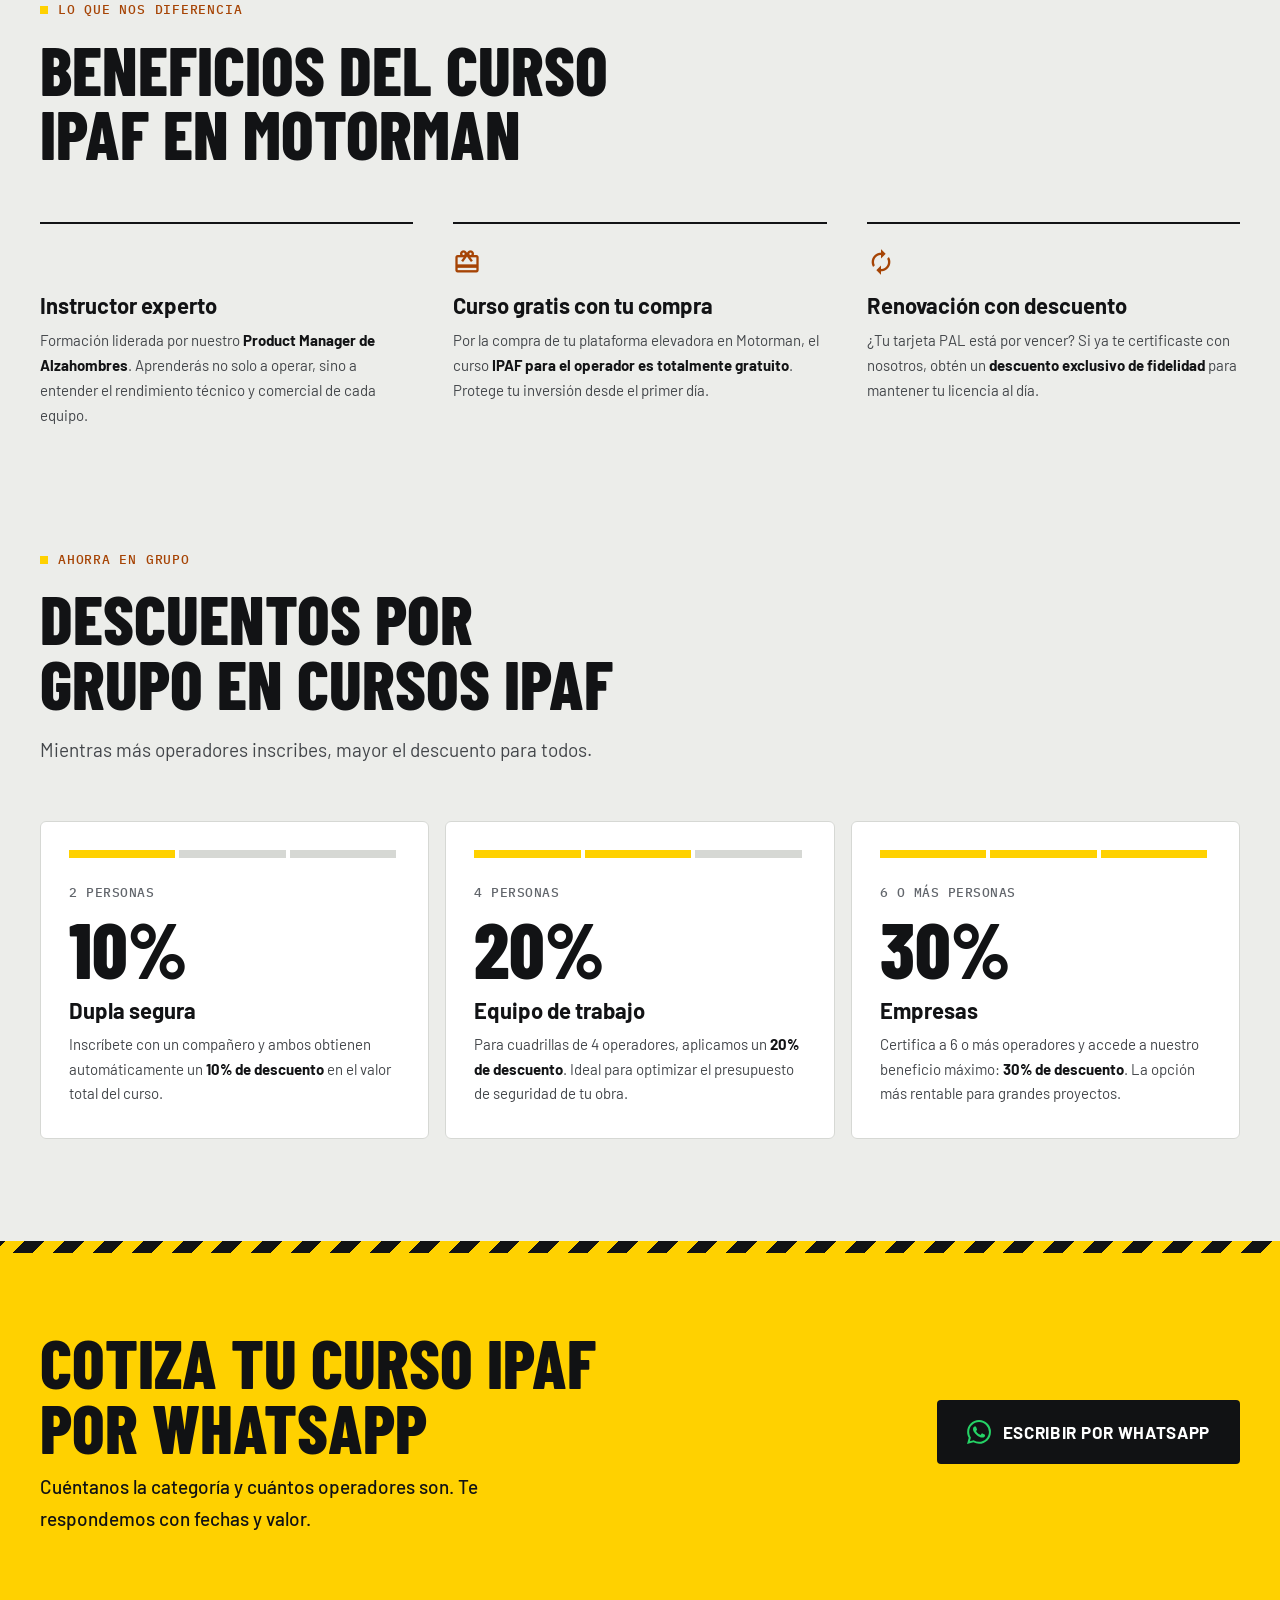
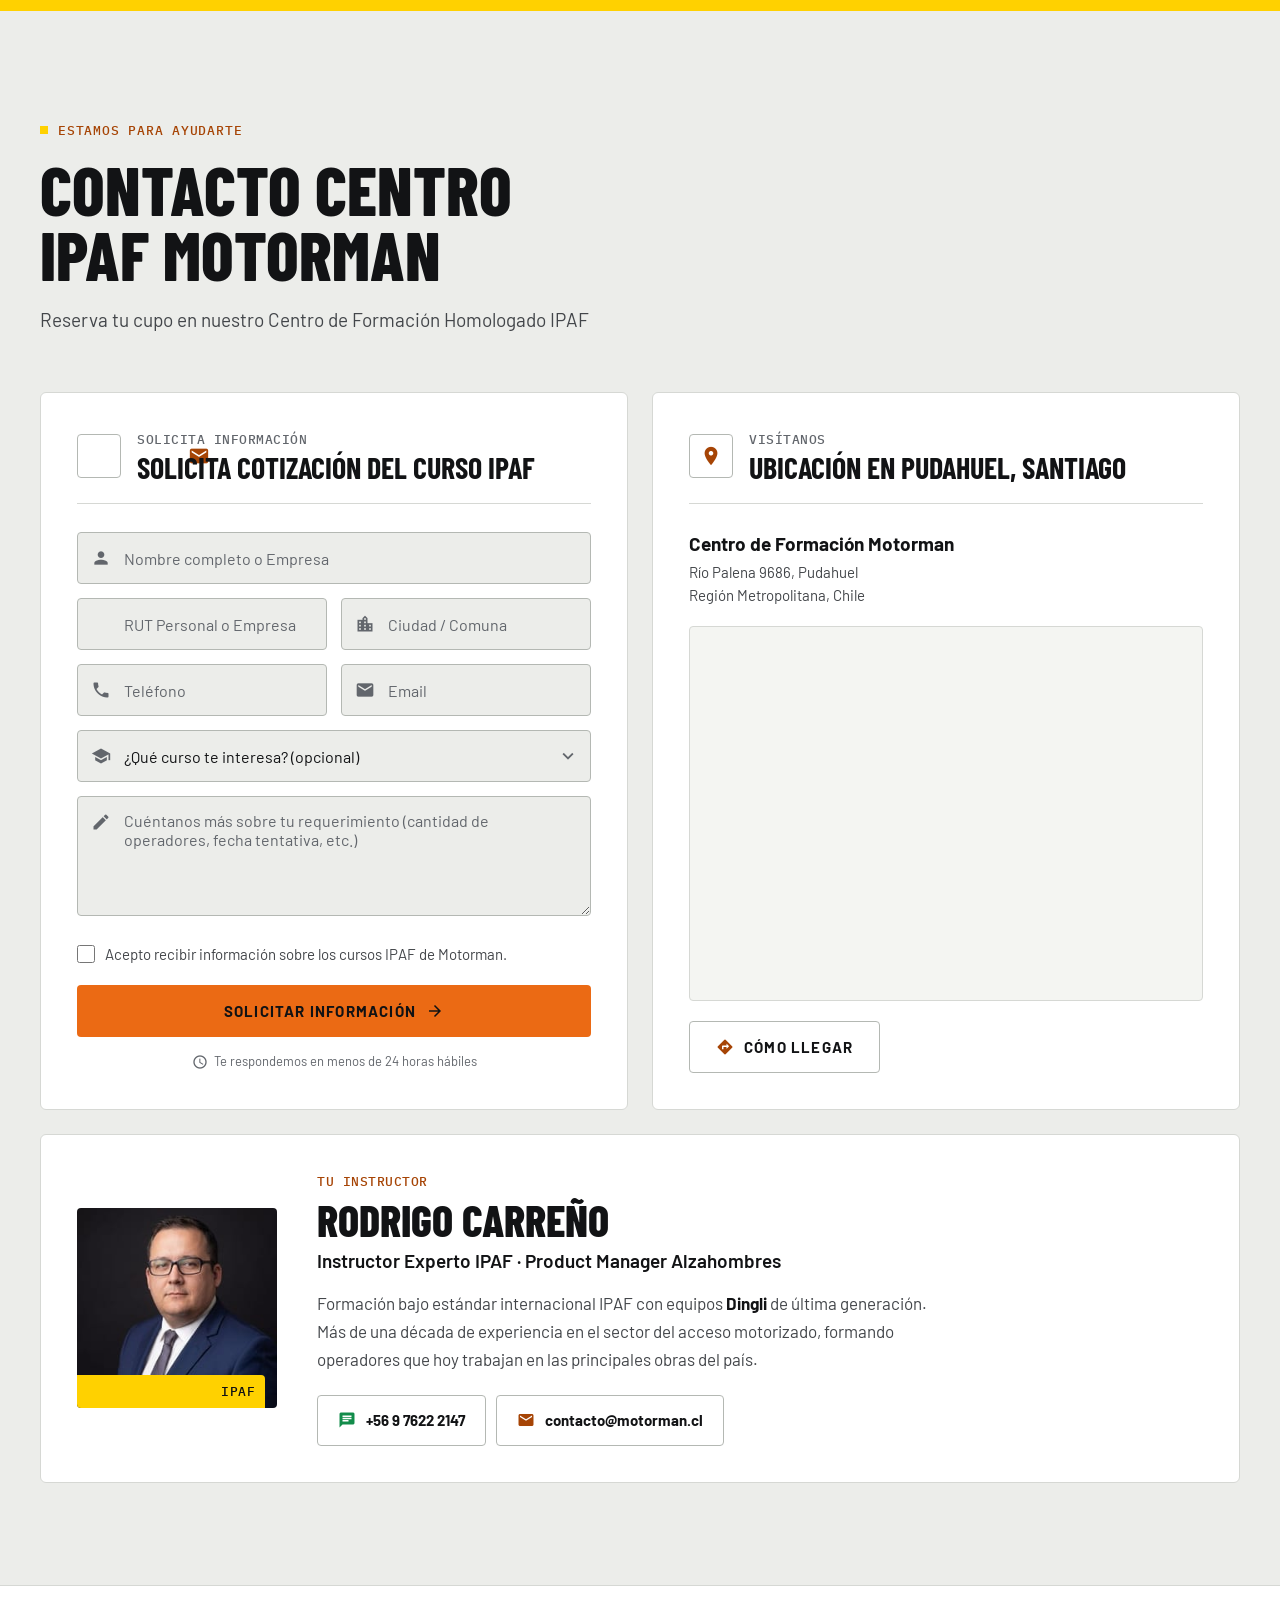
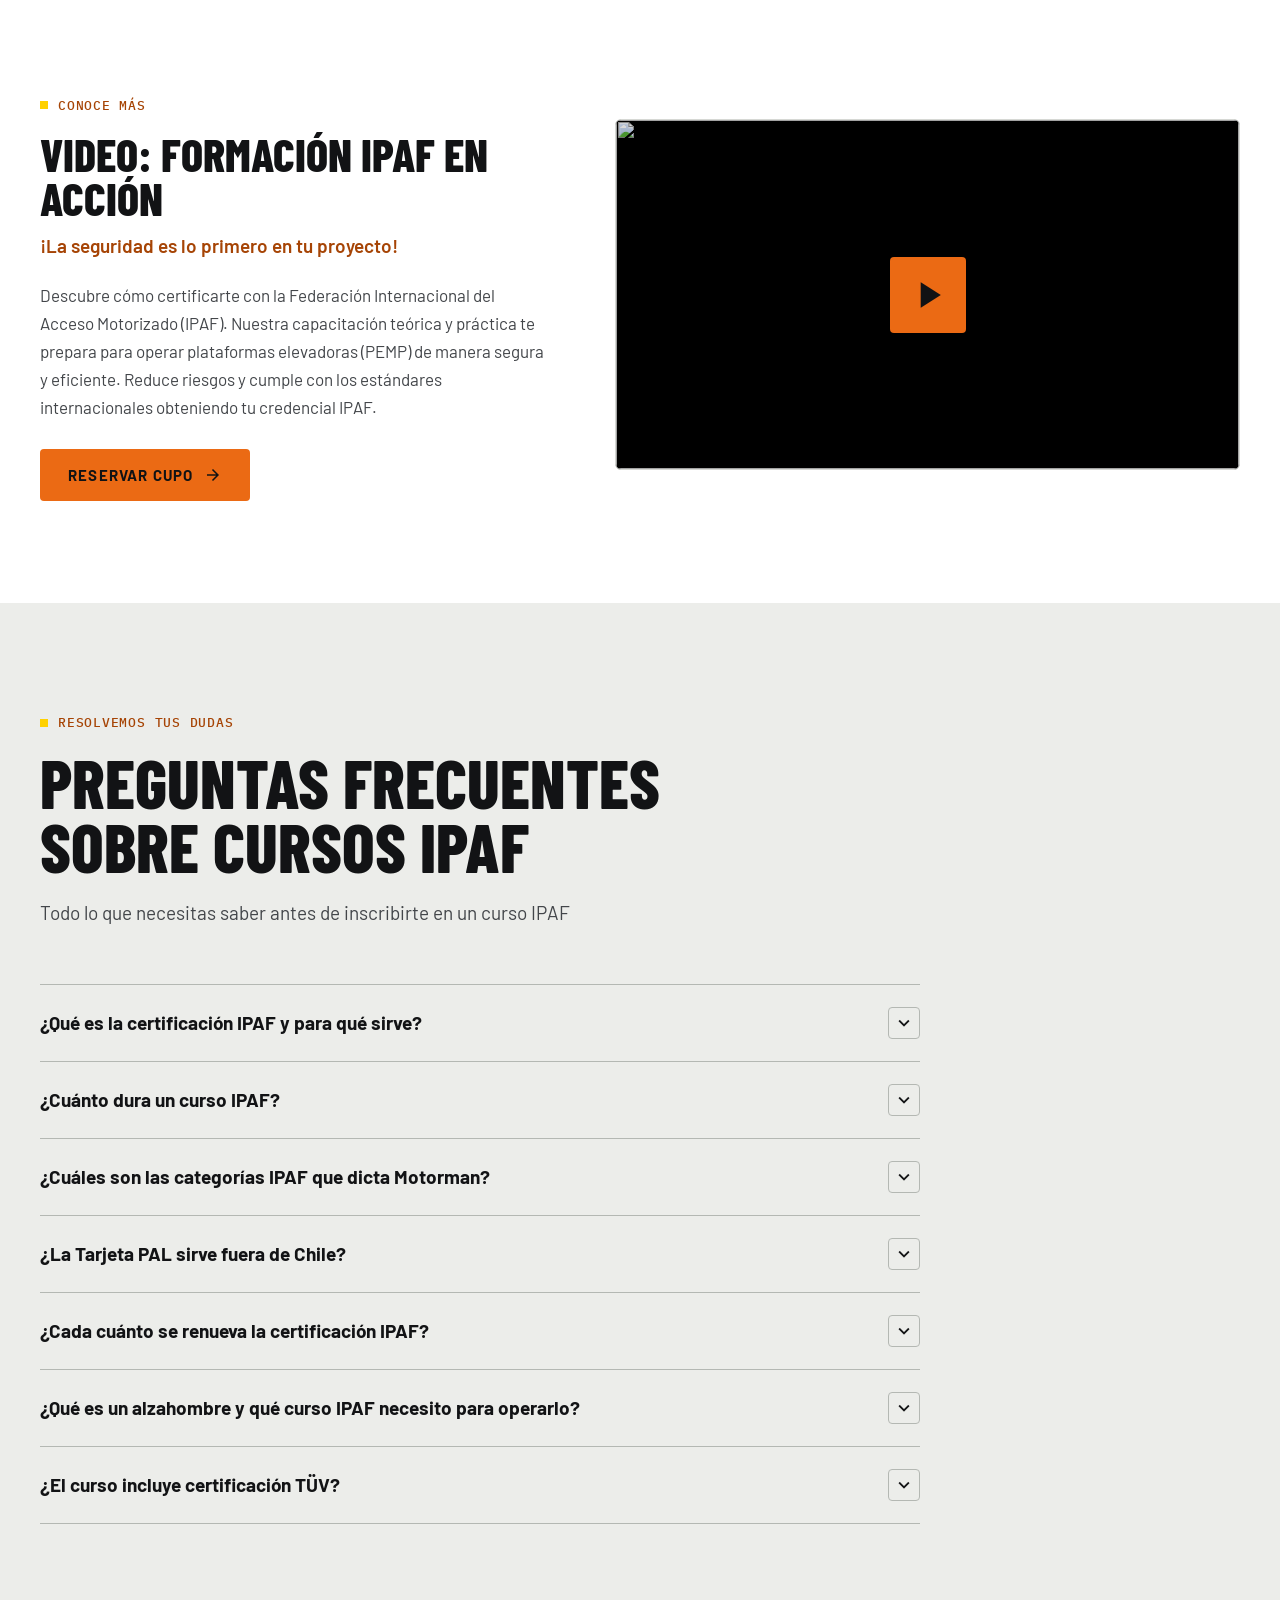
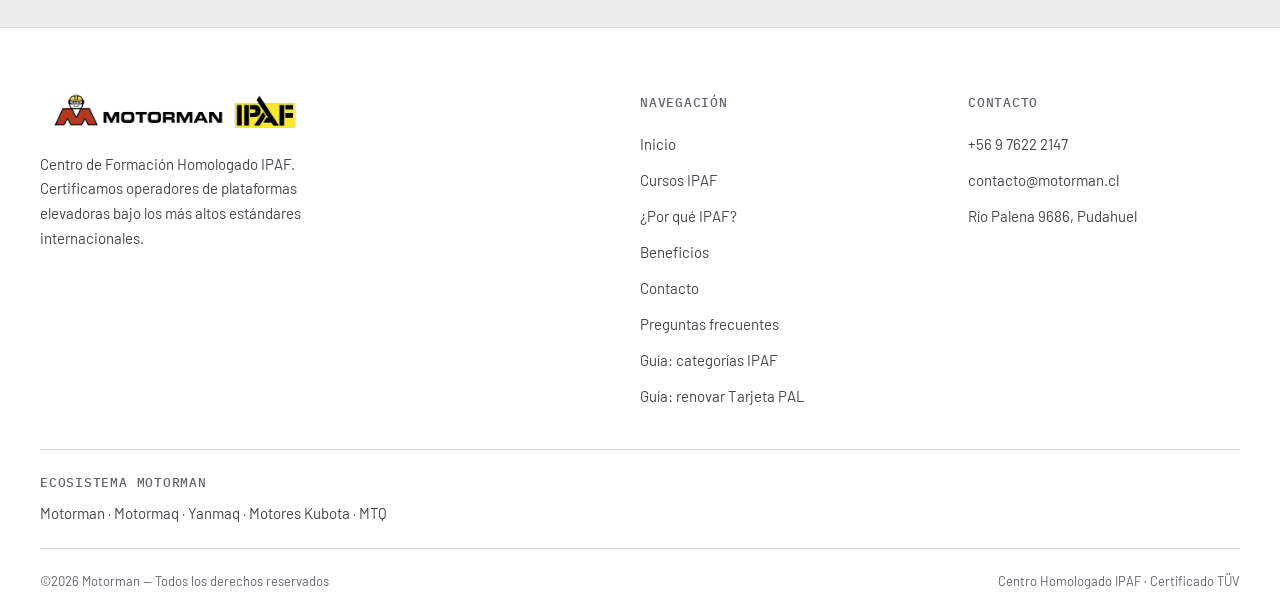
==== commit 9d3ea47b: "Cambia el número de contacto de IPAF a +56 9 7622 2147 Actualiza botones de WhatsApp, enlaces tel:, " ====
--- a/index.html
+++ b/index.html
@@ -126,7 +126,7 @@
       "image": "https://ipaf.cl/img/banner/og-ipaf-motorman.jpg",
       "description": "Centro de Formación Homologado IPAF en Pudahuel, Santiago de Chile. Certifica operadores de plataformas elevadoras móviles de personal (PEMP) con Tarjeta PAL internacional en categorías 1A, 1B, 3A y 3B. Programa certificado por TÜV.",
       "parentOrganization": { "@id": "https://www.motorman.cl/#organization" },
-      "telephone": "+56965315200",
+      "telephone": "+56976222147",
       "email": "contacto@motorman.cl",
       "priceRange": "$$",
       "address": {
@@ -339,7 +339,7 @@
 <a href="#cursos" class="skip-link">Saltar al contenido</a>
 
 <!-- ===================== FAB WHATSAPP DESKTOP ===================== -->
-<a href="https://wa.me/56965315200?text=Hola,%20me%20interesa%20cotizar%20un%20Curso%20de%20Formaci%C3%B3n%20IPAF" target="_blank" rel="noopener" class="fab-wsp" aria-label="Cotizar Curso IPAF por WhatsApp">
+<a href="https://wa.me/56976222147?text=Hola,%20me%20interesa%20cotizar%20un%20Curso%20de%20Formaci%C3%B3n%20IPAF" target="_blank" rel="noopener" class="fab-wsp" aria-label="Cotizar Curso IPAF por WhatsApp">
   <svg xmlns="http://www.w3.org/2000/svg" viewBox="0 0 32 32" width="28" height="28" aria-hidden="true" focusable="false" style="display:block;flex-shrink:0">
     <path fill="currentColor" d="M16 0C7.163 0 0 7.163 0 16c0 2.822.736 5.474 2.027 7.776L0 32l8.476-2.003A15.936 15.936 0 0016 32c8.837 0 16-7.163 16-16S24.837 0 16 0zm0 29.333a13.27 13.27 0 01-6.763-1.845l-.484-.287-5.03 1.188 1.21-4.906-.316-.503A13.267 13.267 0 012.667 16C2.667 8.636 8.636 2.667 16 2.667S29.333 8.636 29.333 16 23.364 29.333 16 29.333zm7.274-9.84c-.4-.2-2.363-1.165-2.73-1.298-.367-.133-.634-.2-.9.2-.267.4-1.033 1.298-1.267 1.565-.233.267-.467.3-.867.1-.4-.2-1.687-.622-3.213-1.981-1.188-1.058-1.99-2.365-2.223-2.765-.233-.4-.025-.616.175-.815.18-.18.4-.467.6-.7.2-.233.267-.4.4-.667.133-.267.067-.5-.033-.7-.1-.2-.9-2.168-1.233-2.968-.325-.78-.655-.674-.9-.686l-.767-.013c-.267 0-.7.1-1.067.5s-1.4 1.365-1.4 3.332 1.433 3.865 1.633 4.132c.2.267 2.82 4.305 6.832 6.036.955.412 1.7.658 2.282.842.958.305 1.831.262 2.52.159.769-.114 2.363-.966 2.696-1.9.333-.933.333-1.733.233-1.9-.1-.167-.367-.267-.767-.467z"/>
   </svg>
@@ -363,7 +363,7 @@
       <li><a href="#beneficios">Ofertas</a></li>
       <li><a href="#contact">Contacto</a></li>
       <li><a href="#faq">FAQ</a></li>
-      <li><a href="https://wa.me/56965315200?text=Hola,%20me%20interesa%20cotizar%20un%20Curso%20de%20Formaci%C3%B3n%20IPAF" target="_blank" rel="noopener" class="nav-cta">Cotizar</a></li>
+      <li><a href="https://wa.me/56976222147?text=Hola,%20me%20interesa%20cotizar%20un%20Curso%20de%20Formaci%C3%B3n%20IPAF" target="_blank" rel="noopener" class="nav-cta">Cotizar</a></li>
     </ul>
   </nav>
 
@@ -379,11 +379,11 @@
 
 <!-- ===== STICKY CTA BAR (solo mobile) ===== -->
 <div class="sticky-cta" role="region" aria-label="Acciones de contacto rápido">
-  <a href="tel:+56965315200" class="sticky-cta-btn sticky-cta-btn--call" aria-label="Llamar a Motorman IPAF">
+  <a href="tel:+56976222147" class="sticky-cta-btn sticky-cta-btn--call" aria-label="Llamar a Motorman IPAF">
     <span class="material-icons" aria-hidden="true">call</span>
     <span class="sticky-cta-label">Llamar</span>
   </a>
-  <a href="https://wa.me/56965315200?text=Hola,%20me%20interesa%20cotizar%20un%20Curso%20de%20Formaci%C3%B3n%20IPAF" target="_blank" rel="noopener" class="sticky-cta-btn sticky-cta-btn--wsp" aria-label="Cotizar Curso IPAF por WhatsApp">
+  <a href="https://wa.me/56976222147?text=Hola,%20me%20interesa%20cotizar%20un%20Curso%20de%20Formaci%C3%B3n%20IPAF" target="_blank" rel="noopener" class="sticky-cta-btn sticky-cta-btn--wsp" aria-label="Cotizar Curso IPAF por WhatsApp">
     <span class="sticky-cta-icon-wsp" aria-hidden="true">
       <svg viewBox="0 0 24 24" fill="currentColor"><path d="M17.472 14.382c-.297-.149-1.758-.867-2.03-.967-.273-.099-.471-.148-.67.15-.197.297-.767.966-.94 1.164-.173.199-.347.223-.644.075-.297-.15-1.255-.463-2.39-1.475-.883-.788-1.48-1.761-1.653-2.059-.173-.297-.018-.458.13-.606.134-.133.298-.347.446-.52.149-.174.198-.298.298-.497.099-.198.05-.371-.025-.52-.075-.149-.669-1.612-.916-2.207-.242-.579-.487-.5-.669-.51-.173-.008-.371-.01-.57-.01-.198 0-.52.074-.792.372-.272.297-1.04 1.016-1.04 2.479 0 1.462 1.065 2.875 1.213 3.074.149.198 2.096 3.2 5.077 4.487.709.306 1.262.489 1.694.625.712.227 1.36.195 1.871.118.571-.085 1.758-.719 2.006-1.413.248-.694.248-1.289.173-1.413-.074-.124-.272-.198-.57-.347m-5.421 7.403h-.004a9.87 9.87 0 01-5.031-1.378l-.361-.214-3.741.982.998-3.648-.235-.374a9.86 9.86 0 01-1.51-5.26c.001-5.45 4.436-9.884 9.888-9.884 2.64 0 5.122 1.03 6.988 2.898a9.825 9.825 0 012.893 6.994c-.003 5.45-4.437 9.884-9.885 9.884m8.413-18.297A11.815 11.815 0 0012.05 0C5.495 0 .16 5.335.157 11.892c0 2.096.547 4.142 1.588 5.945L.057 24l6.305-1.654a11.882 11.882 0 005.683 1.448h.005c6.554 0 11.89-5.335 11.893-11.893a11.821 11.821 0 00-3.48-8.413z"/></svg>
     </span>
@@ -399,7 +399,7 @@
   <a href="#beneficios" class="mob-link">Ofertas</a>
   <a href="#contact" class="mob-link">Contacto</a>
   <a href="#faq" class="mob-link">FAQ</a>
-  <a href="https://wa.me/56965315200?text=Hola,%20me%20interesa%20cotizar%20un%20Curso%20de%20Formaci%C3%B3n%20IPAF" target="_blank" rel="noopener" class="mob-link mob-cta">Cotizar por WhatsApp</a>
+  <a href="https://wa.me/56976222147?text=Hola,%20me%20interesa%20cotizar%20un%20Curso%20de%20Formaci%C3%B3n%20IPAF" target="_blank" rel="noopener" class="mob-link mob-cta">Cotizar por WhatsApp</a>
 </nav>
 
 <!-- ===================== HERO ===================== -->
@@ -417,7 +417,7 @@
           Ver los 4 cursos
           <span class="material-icons" aria-hidden="true">arrow_downward</span>
         </a>
-        <a href="https://wa.me/56965315200?text=Hola,%20quiero%20m%C3%A1s%20informaci%C3%B3n%20sobre%20cursos%20IPAF" target="_blank" rel="noopener" class="btn-secondary-outline">
+        <a href="https://wa.me/56976222147?text=Hola,%20quiero%20m%C3%A1s%20informaci%C3%B3n%20sobre%20cursos%20IPAF" target="_blank" rel="noopener" class="btn-secondary-outline">
           <span class="material-icons" aria-hidden="true">chat</span>
           Hablar con un experto
         </a>
@@ -528,7 +528,7 @@
               </li>
             </ul>
             <div class="curso-actions">
-              <a href="https://wa.me/56965315200?text=Hola,%20me%20interesa%20el%20Curso%20IPAF%201A" target="_blank" rel="noopener" class="btn-reservar">
+              <a href="https://wa.me/56976222147?text=Hola,%20me%20interesa%20el%20Curso%20IPAF%201A" target="_blank" rel="noopener" class="btn-reservar">
                 Reservar cupo
                 <span class="material-icons" aria-hidden="true">arrow_forward</span>
               </a>
@@ -565,7 +565,7 @@
               </li>
             </ul>
             <div class="curso-actions">
-              <a href="https://wa.me/56965315200?text=Hola,%20me%20interesa%20el%20Curso%20IPAF%201B" target="_blank" rel="noopener" class="btn-reservar">
+              <a href="https://wa.me/56976222147?text=Hola,%20me%20interesa%20el%20Curso%20IPAF%201B" target="_blank" rel="noopener" class="btn-reservar">
                 Reservar cupo
                 <span class="material-icons" aria-hidden="true">arrow_forward</span>
               </a>
@@ -602,7 +602,7 @@
               </li>
             </ul>
             <div class="curso-actions">
-              <a href="https://wa.me/56965315200?text=Hola,%20me%20interesa%20el%20Curso%20IPAF%203A" target="_blank" rel="noopener" class="btn-reservar">
+              <a href="https://wa.me/56976222147?text=Hola,%20me%20interesa%20el%20Curso%20IPAF%203A" target="_blank" rel="noopener" class="btn-reservar">
                 Reservar cupo
                 <span class="material-icons" aria-hidden="true">arrow_forward</span>
               </a>
@@ -639,7 +639,7 @@
               </li>
             </ul>
             <div class="curso-actions">
-              <a href="https://wa.me/56965315200?text=Hola,%20me%20interesa%20el%20Curso%20IPAF%203B" target="_blank" rel="noopener" class="btn-reservar">
+              <a href="https://wa.me/56976222147?text=Hola,%20me%20interesa%20el%20Curso%20IPAF%203B" target="_blank" rel="noopener" class="btn-reservar">
                 Reservar cupo
                 <span class="material-icons" aria-hidden="true">arrow_forward</span>
               </a>
@@ -749,7 +749,7 @@
       <h2 class="cta-title">Cotiza tu Curso IPAF por WhatsApp</h2>
       <p class="cta-sub">Cuéntanos la categoría y cuántos operadores son. Te respondemos con fechas y valor.</p>
     </div>
-    <a href="https://wa.me/56965315200?text=Hola,%20me%20interesa%20cotizar%20un%20Curso%20de%20Formaci%C3%B3n%20IPAF" target="_blank" rel="noopener" class="btn-wsp">
+    <a href="https://wa.me/56976222147?text=Hola,%20me%20interesa%20cotizar%20un%20Curso%20de%20Formaci%C3%B3n%20IPAF" target="_blank" rel="noopener" class="btn-wsp">
       <svg viewBox="0 0 24 24" fill="currentColor" aria-hidden="true" focusable="false"><path d="M17.472 14.382c-.297-.149-1.758-.867-2.03-.967-.273-.099-.471-.148-.67.15-.197.297-.767.966-.94 1.164-.173.199-.347.223-.644.075-.297-.15-1.255-.463-2.39-1.475-.883-.788-1.48-1.761-1.653-2.059-.173-.297-.018-.458.13-.606.134-.133.298-.347.446-.52.149-.174.198-.298.298-.497.099-.198.05-.371-.025-.52-.075-.149-.669-1.612-.916-2.207-.242-.579-.487-.5-.669-.51-.173-.008-.371-.01-.57-.01-.198 0-.52.074-.792.372-.272.297-1.04 1.016-1.04 2.479 0 1.462 1.065 2.875 1.213 3.074.149.198 2.096 3.2 5.077 4.487.709.306 1.262.489 1.694.625.712.227 1.36.195 1.871.118.571-.085 1.758-.719 2.006-1.413.248-.694.248-1.289.173-1.413-.074-.124-.272-.198-.57-.347m-5.421 7.403h-.004a9.87 9.87 0 01-5.031-1.378l-.361-.214-3.741.982.998-3.648-.235-.374a9.86 9.86 0 01-1.51-5.26c.001-5.45 4.436-9.884 9.888-9.884 2.64 0 5.122 1.03 6.988 2.898a9.825 9.825 0 012.893 6.994c-.003 5.45-4.437 9.884-9.885 9.884m8.413-18.297A11.815 11.815 0 0012.05 0C5.495 0 .16 5.335.157 11.892c0 2.096.547 4.142 1.588 5.945L.057 24l6.305-1.654a11.882 11.882 0 005.683 1.448h.005c6.554 0 11.89-5.335 11.893-11.893a11.821 11.821 0 00-3.48-8.413z"/></svg>
       Escribir por WhatsApp
     </a>
@@ -910,9 +910,9 @@
         </p>
 
         <div class="instructor-contacts">
-          <a href="https://wa.me/56965315200?text=Hola%20Rodrigo,%20me%20interesa%20un%20curso%20IPAF" target="_blank" rel="noopener" class="instructor-contact-link instructor-contact-link--wsp" aria-label="Escribir a Rodrigo Carreño por WhatsApp">
+          <a href="https://wa.me/56976222147?text=Hola%20Rodrigo,%20me%20interesa%20un%20curso%20IPAF" target="_blank" rel="noopener" class="instructor-contact-link instructor-contact-link--wsp" aria-label="Escribir a Rodrigo Carreño por WhatsApp">
             <span class="material-icons" aria-hidden="true">chat</span>
-            <span>+56 9 6531 5200</span>
+            <span>+56 9 7622 2147</span>
           </a>
           <a href="mailto:contacto@motorman.cl" class="instructor-contact-link" aria-label="Enviar email a Rodrigo Carreño">
             <span class="material-icons" aria-hidden="true">email</span>
@@ -1063,7 +1063,7 @@
       <div>
         <div class="footer-links-title">Contacto</div>
         <ul class="footer-links">
-          <li><a href="https://wa.me/56965315200" target="_blank" rel="noopener">+56 9 6531 5200</a></li>
+          <li><a href="https://wa.me/56976222147" target="_blank" rel="noopener">+56 9 7622 2147</a></li>
           <li><a href="mailto:contacto@motorman.cl">contacto@motorman.cl</a></li>
           <li><a href="https://www.google.com/maps/dir/?api=1&amp;destination=Rio+Palena+9686,+Pudahuel,+Santiago,+Chile" target="_blank" rel="noopener">Río Palena 9686, Pudahuel</a></li>
         </ul>
